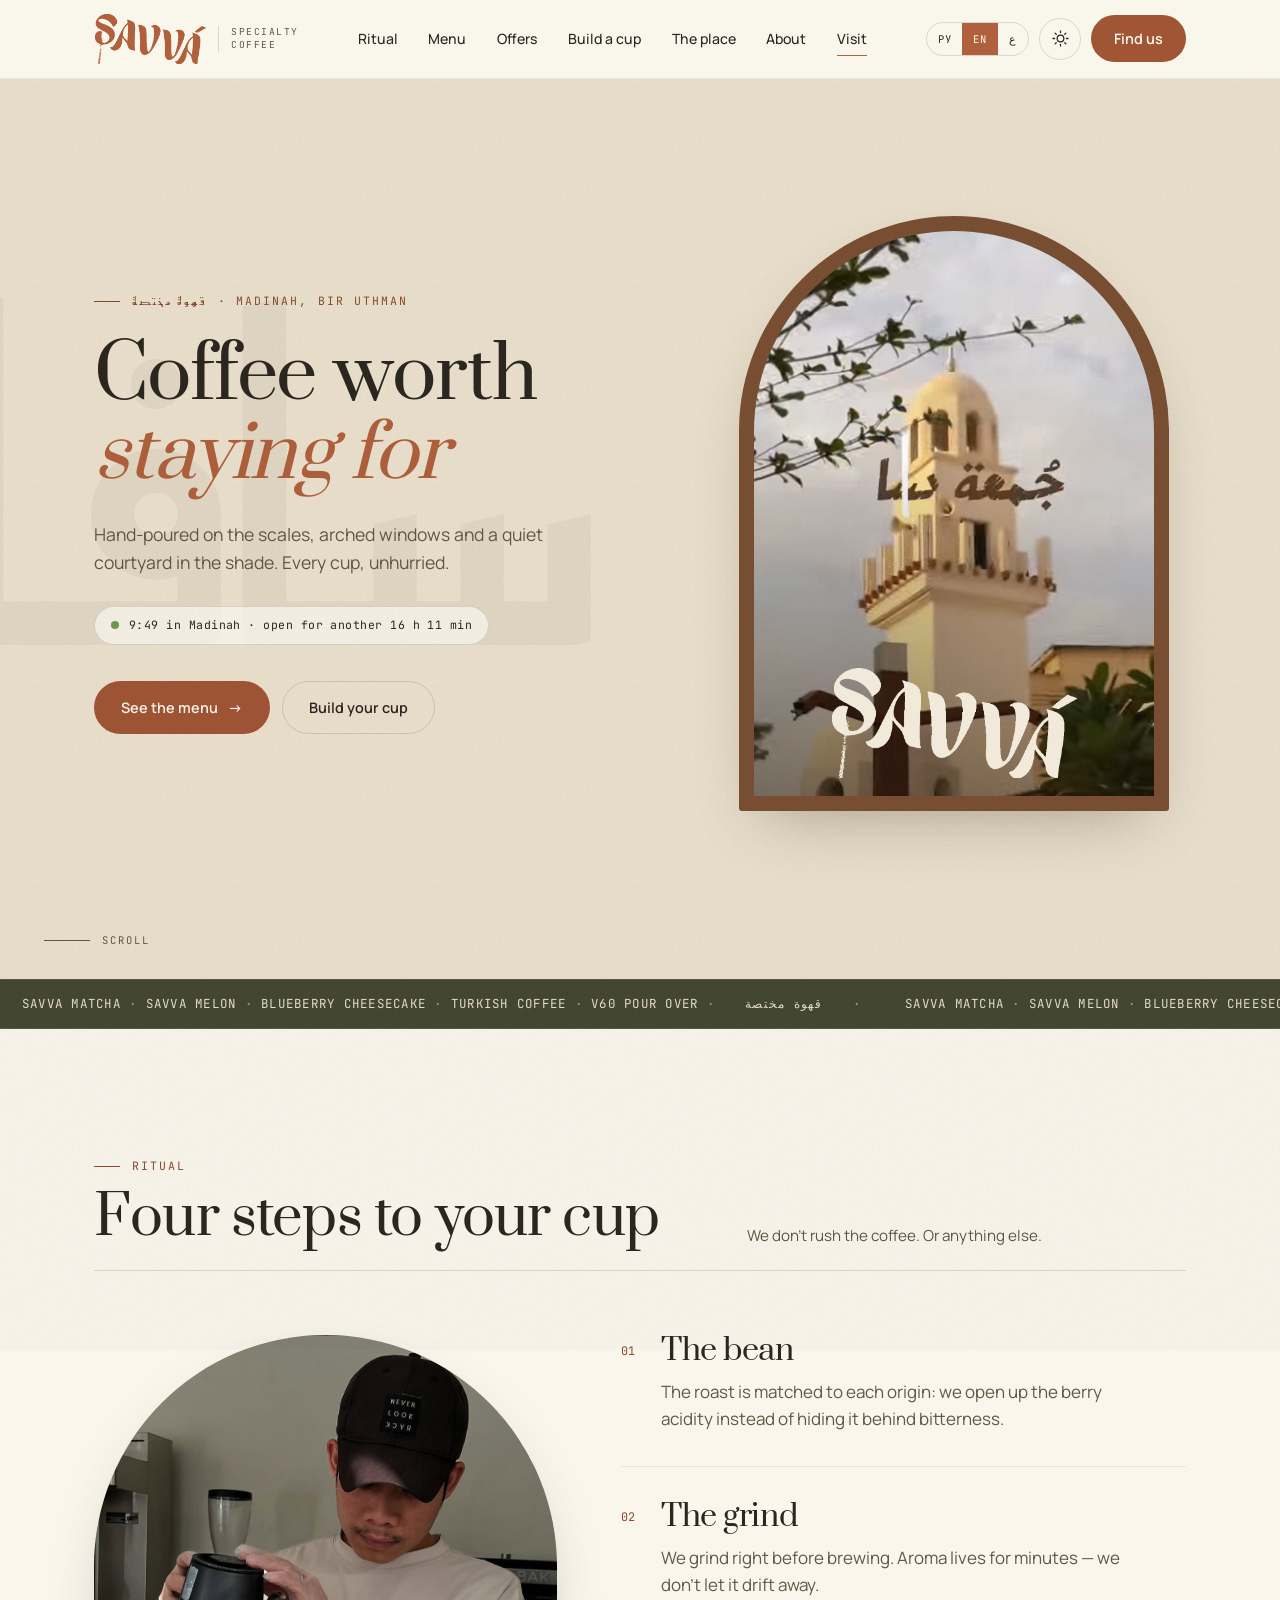
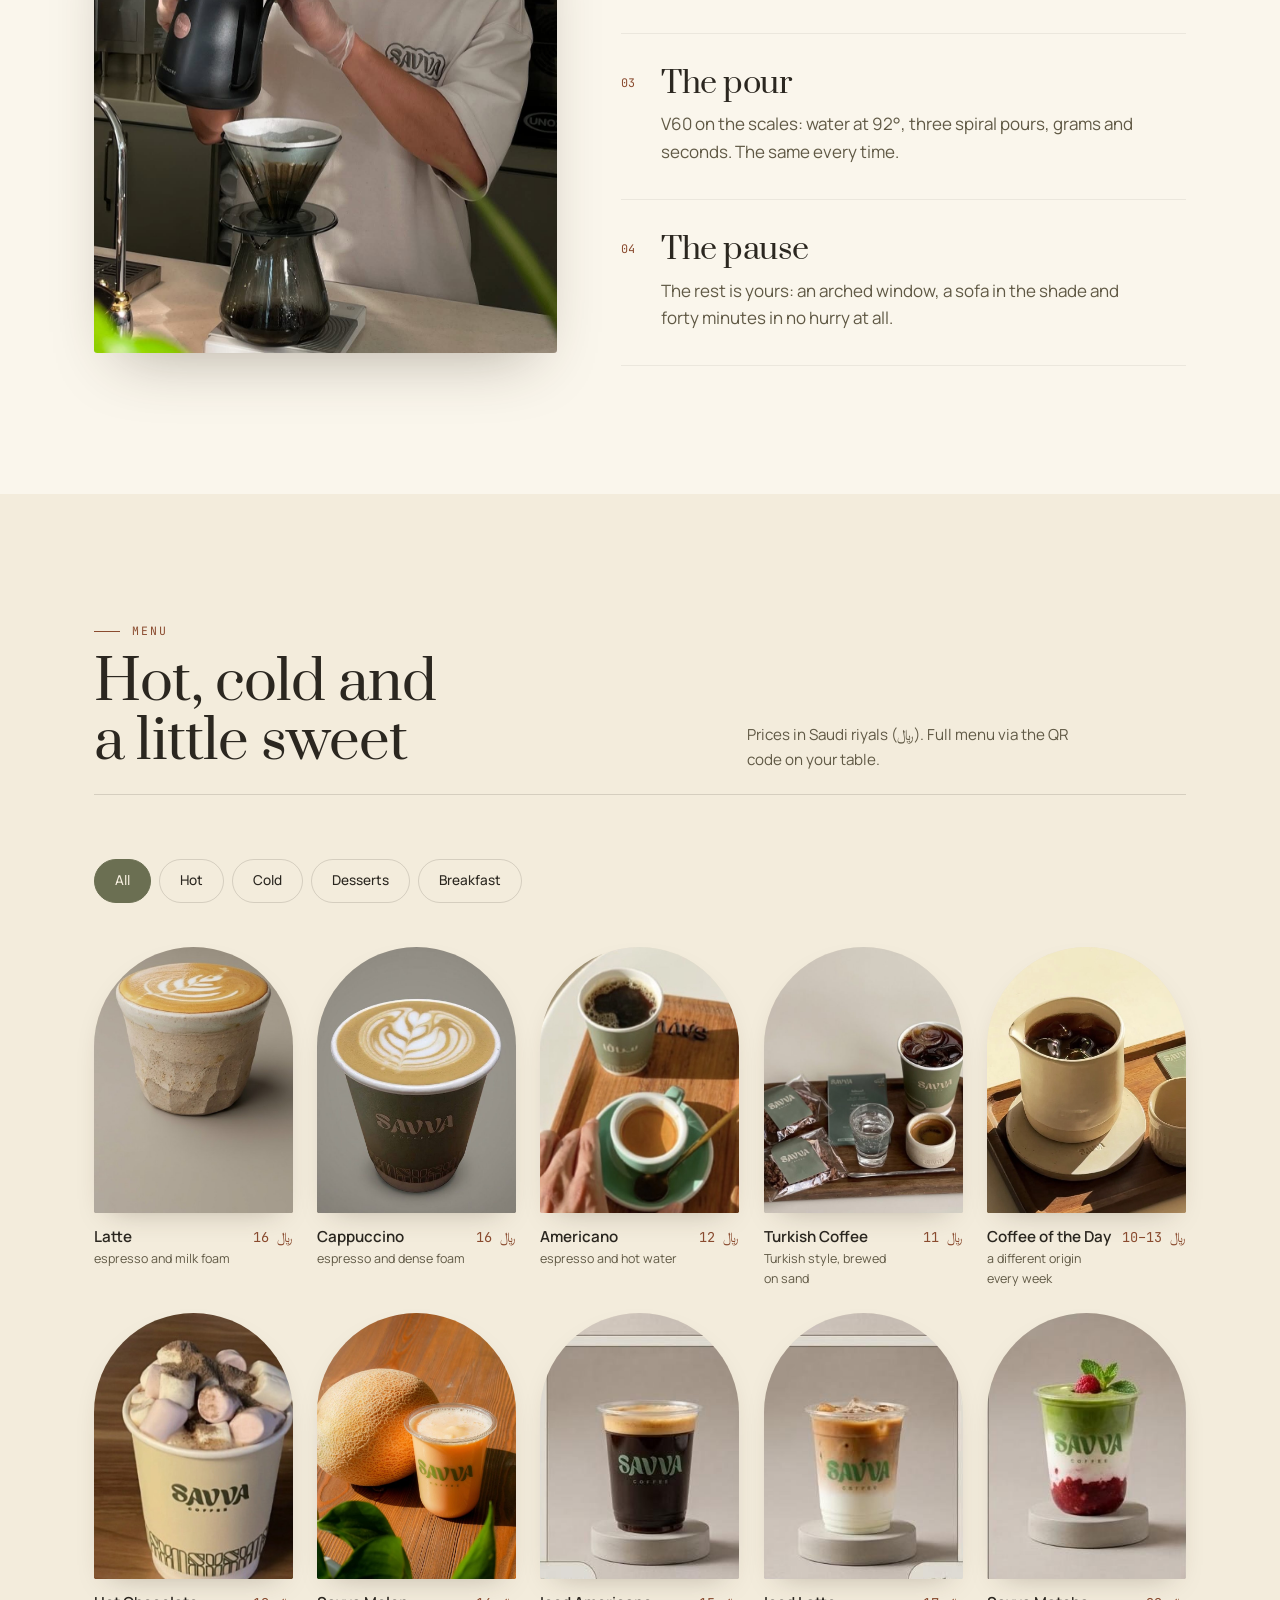
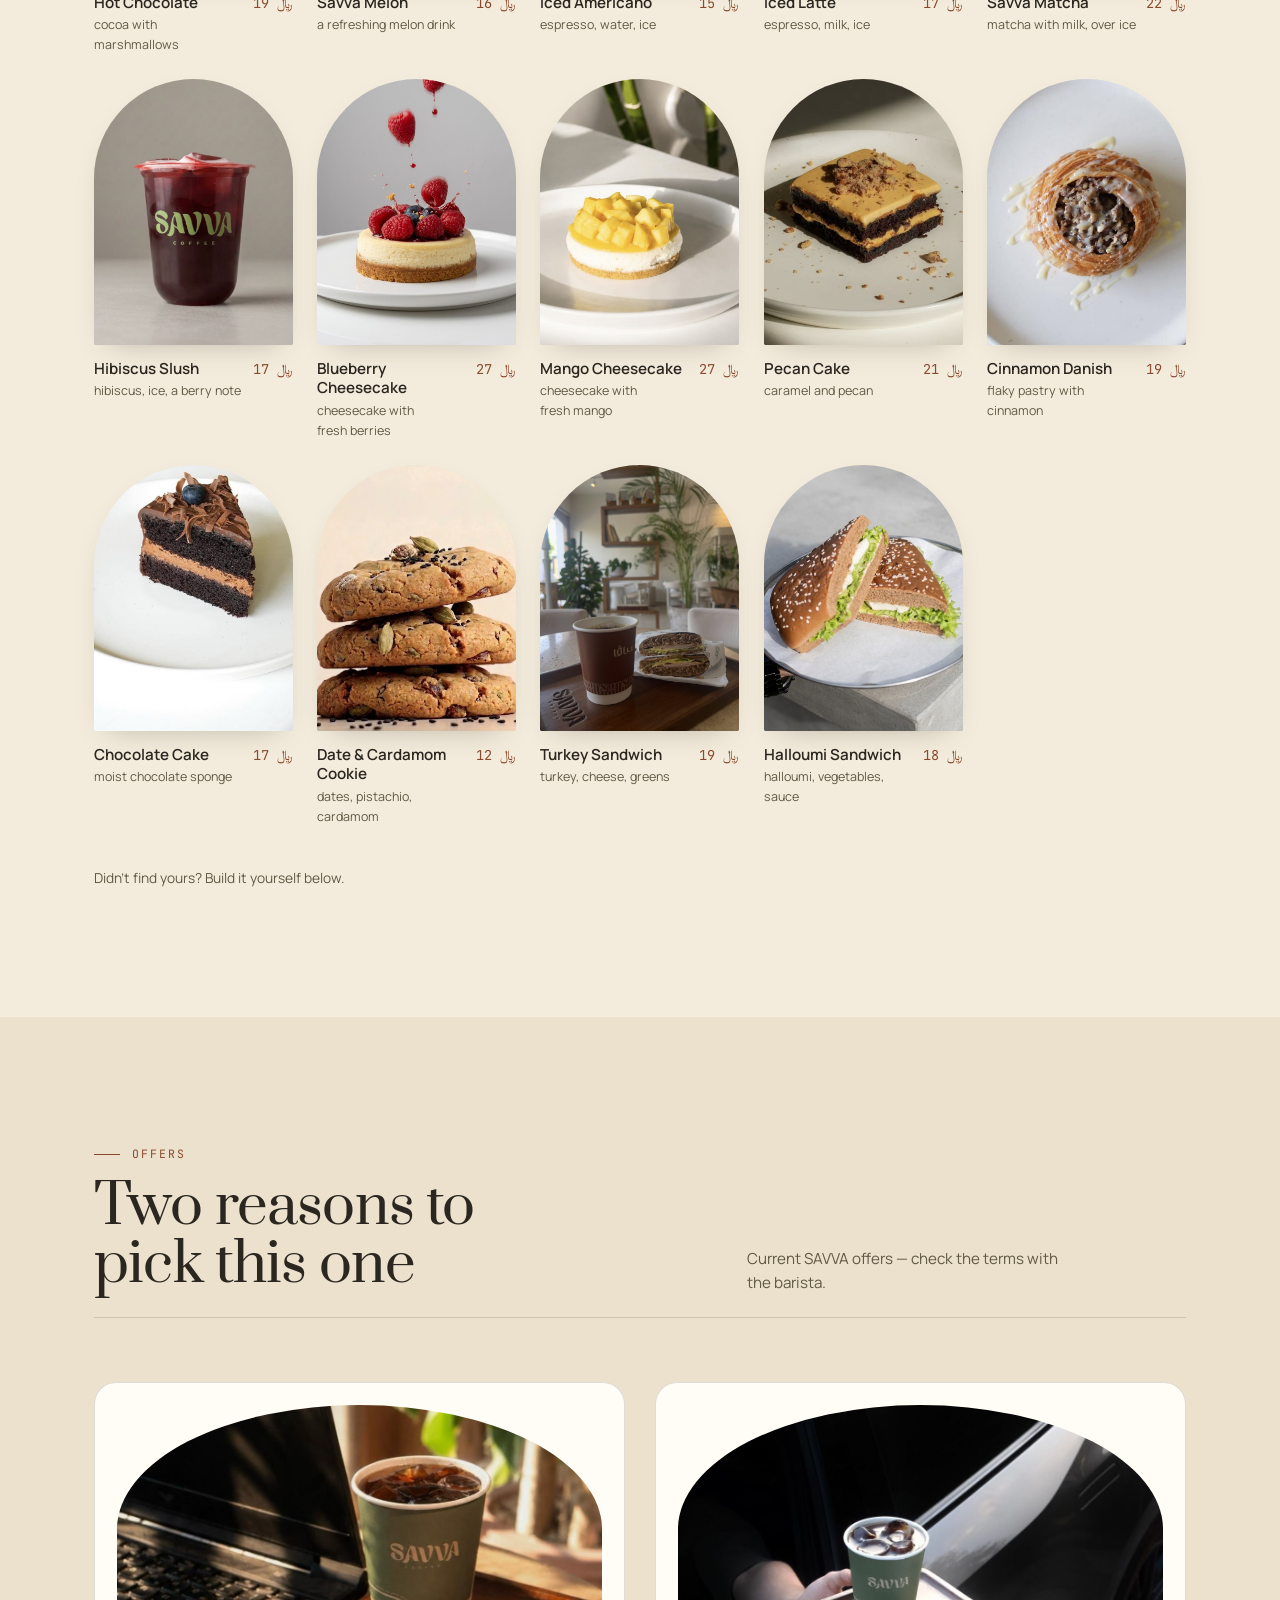
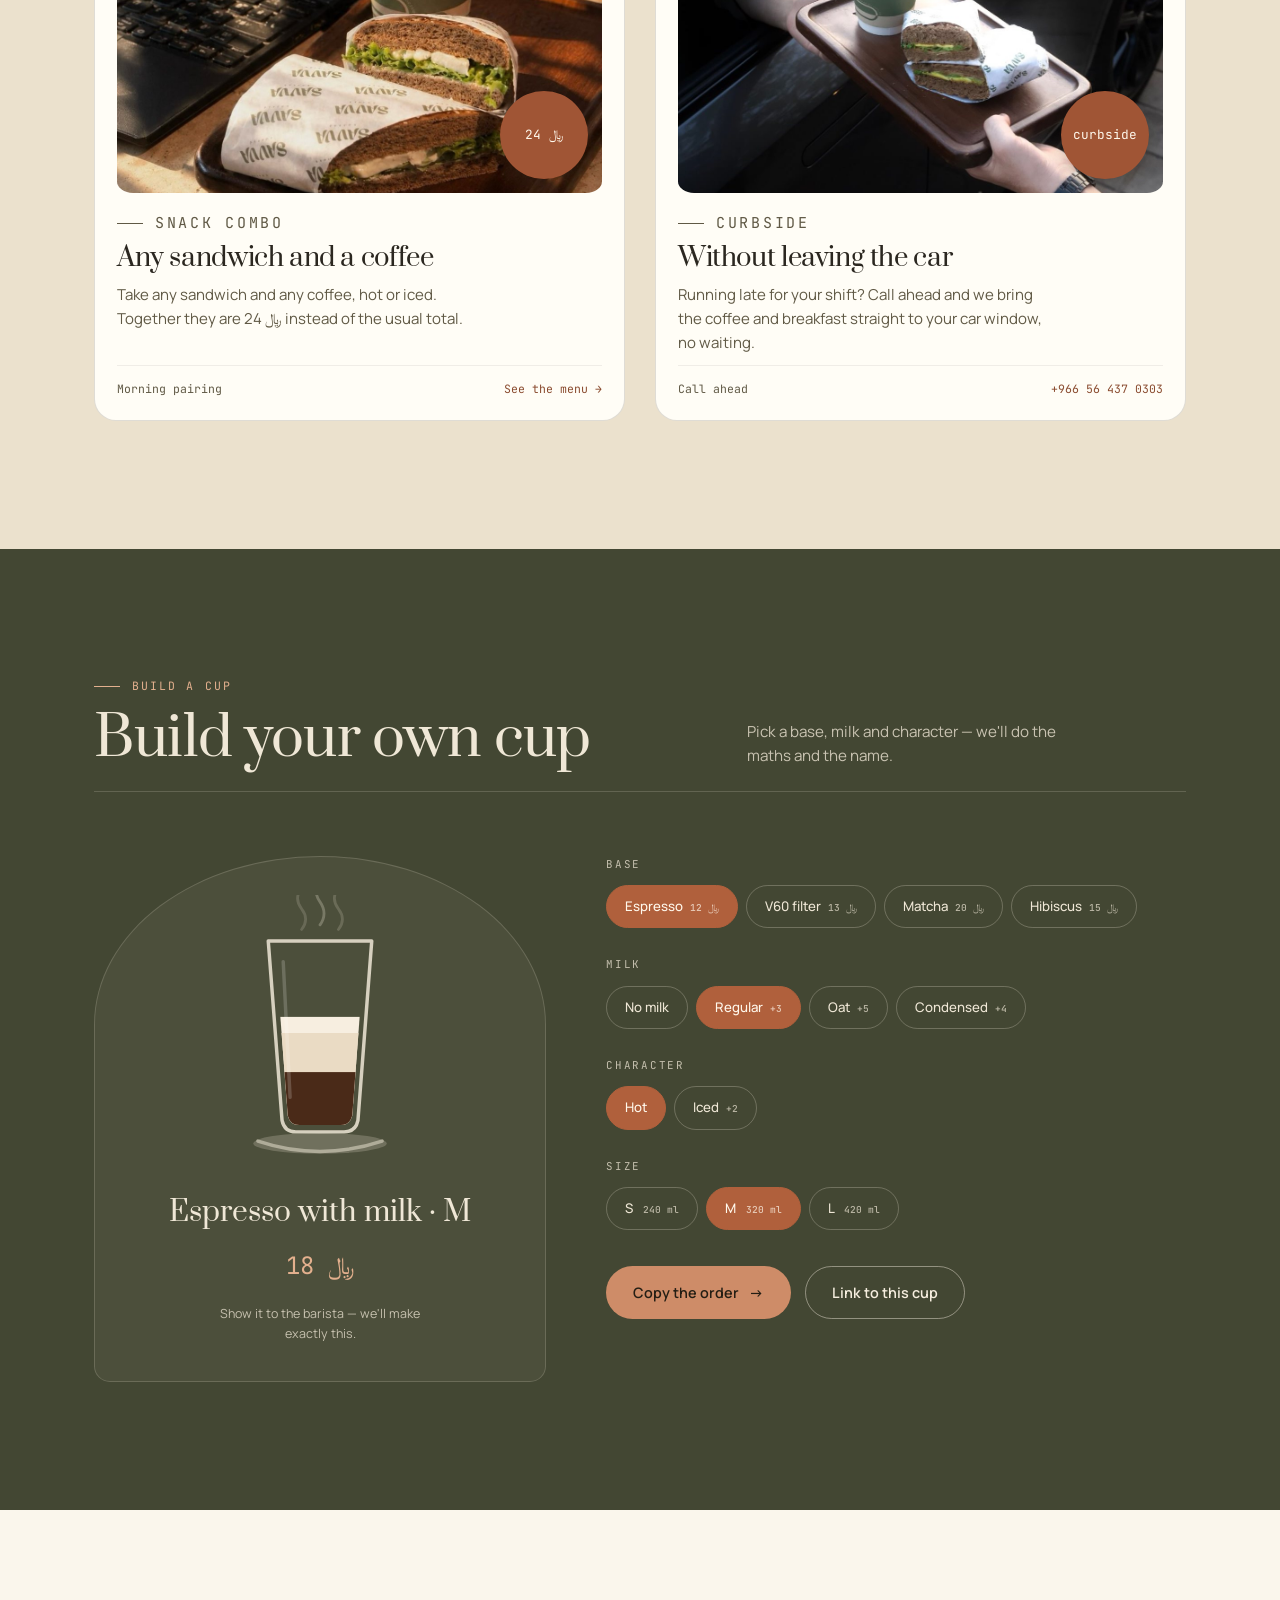
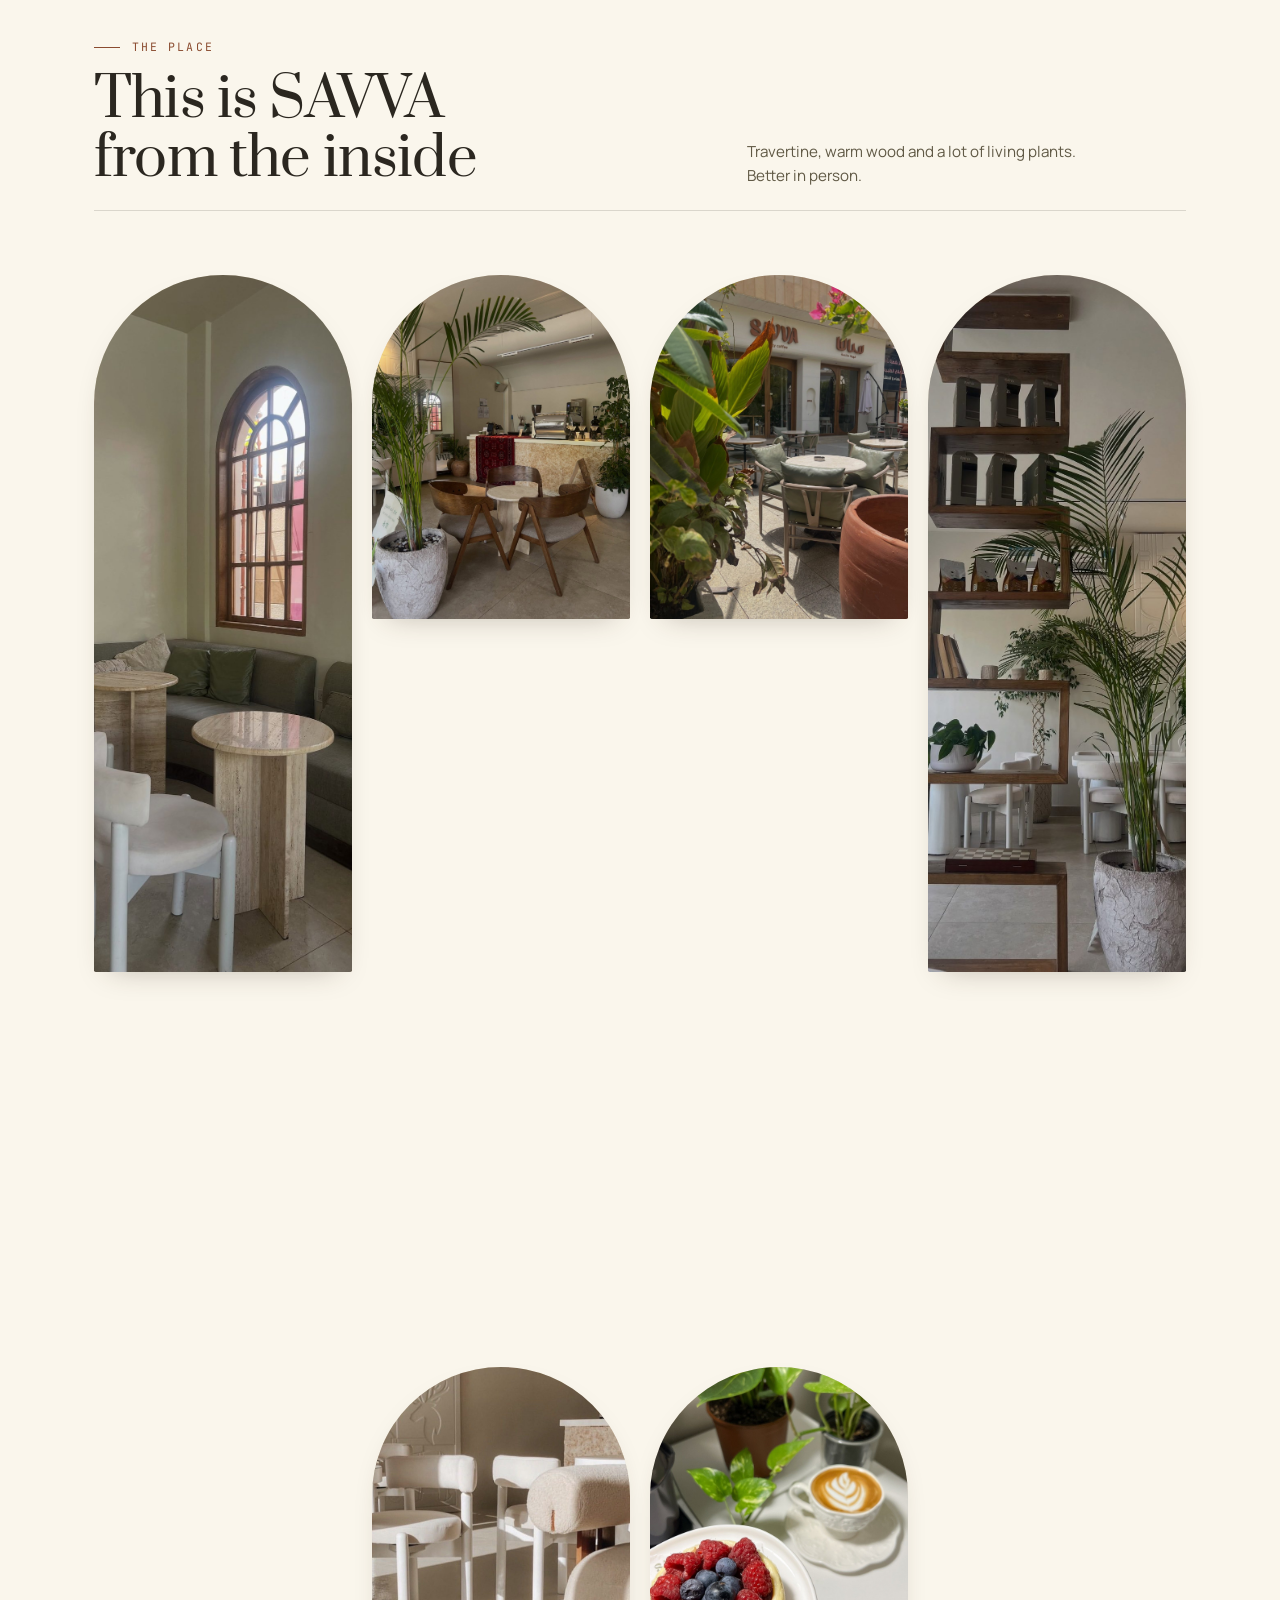
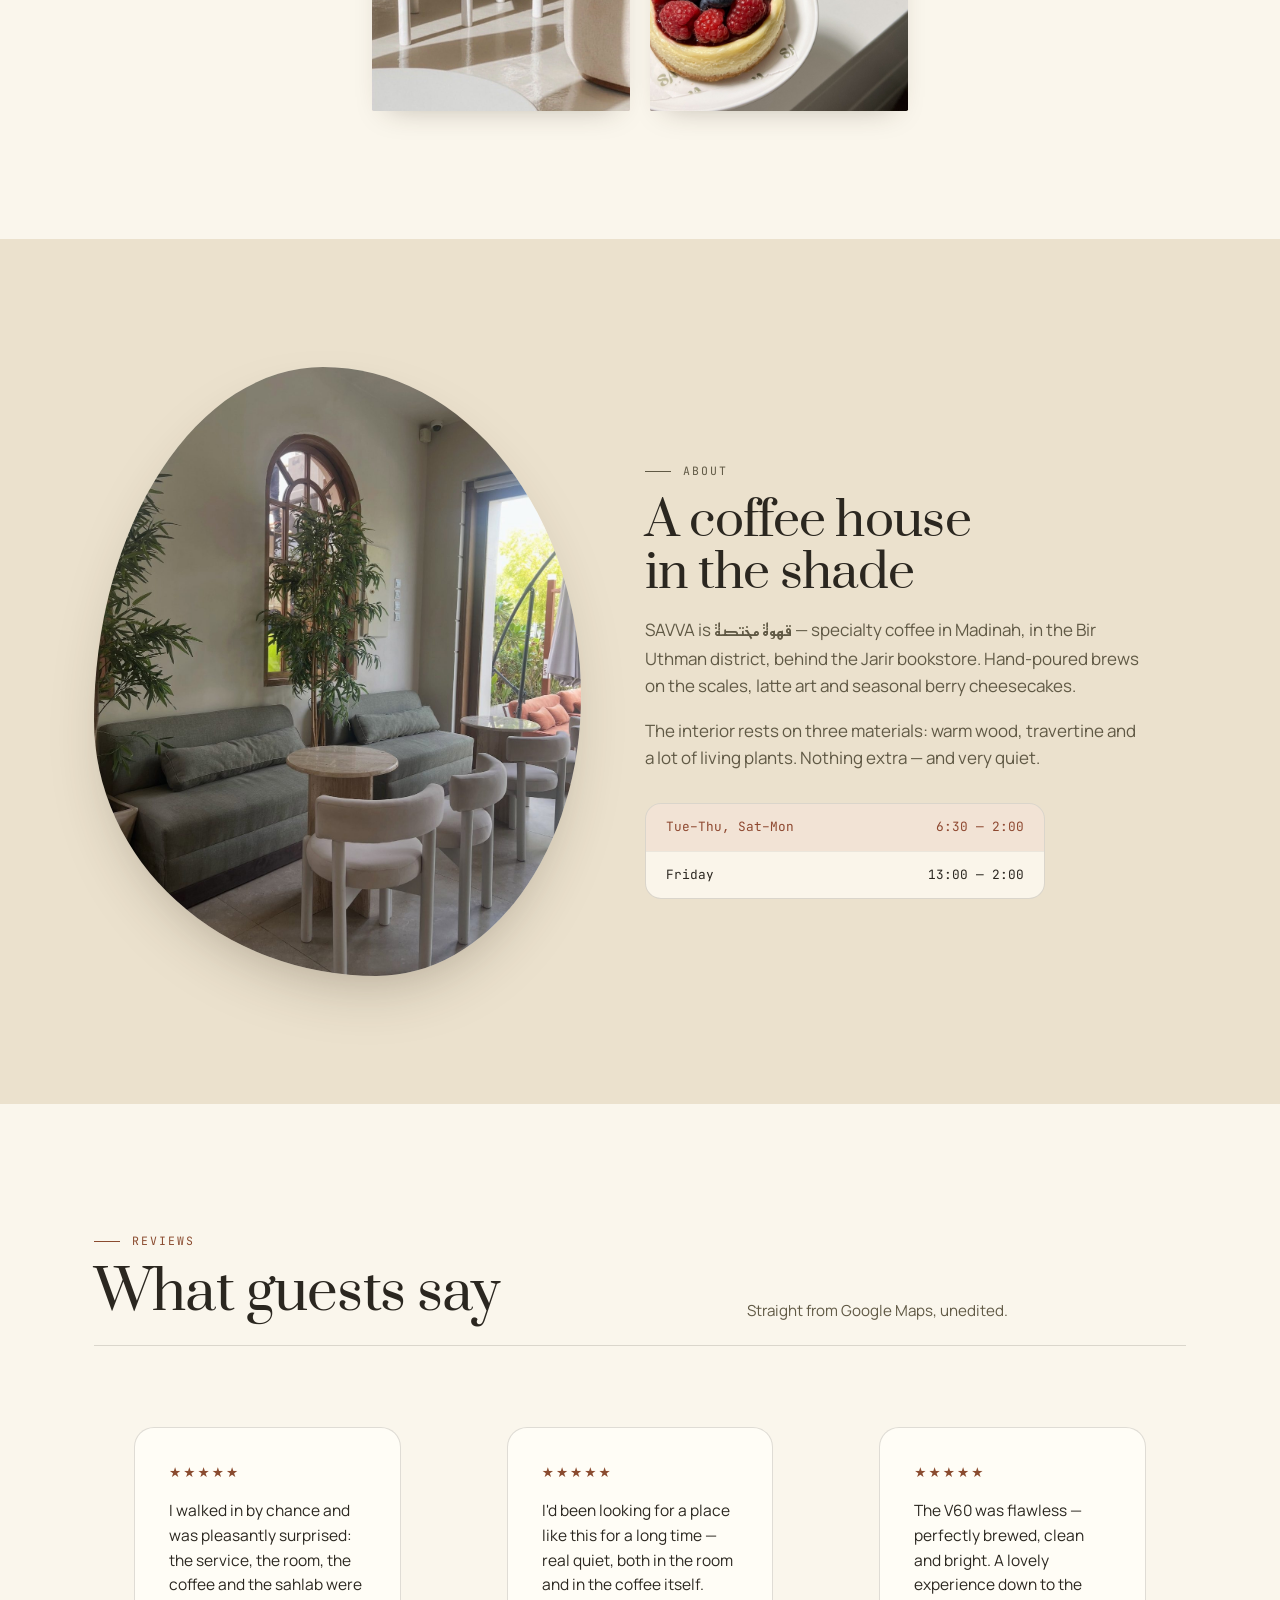
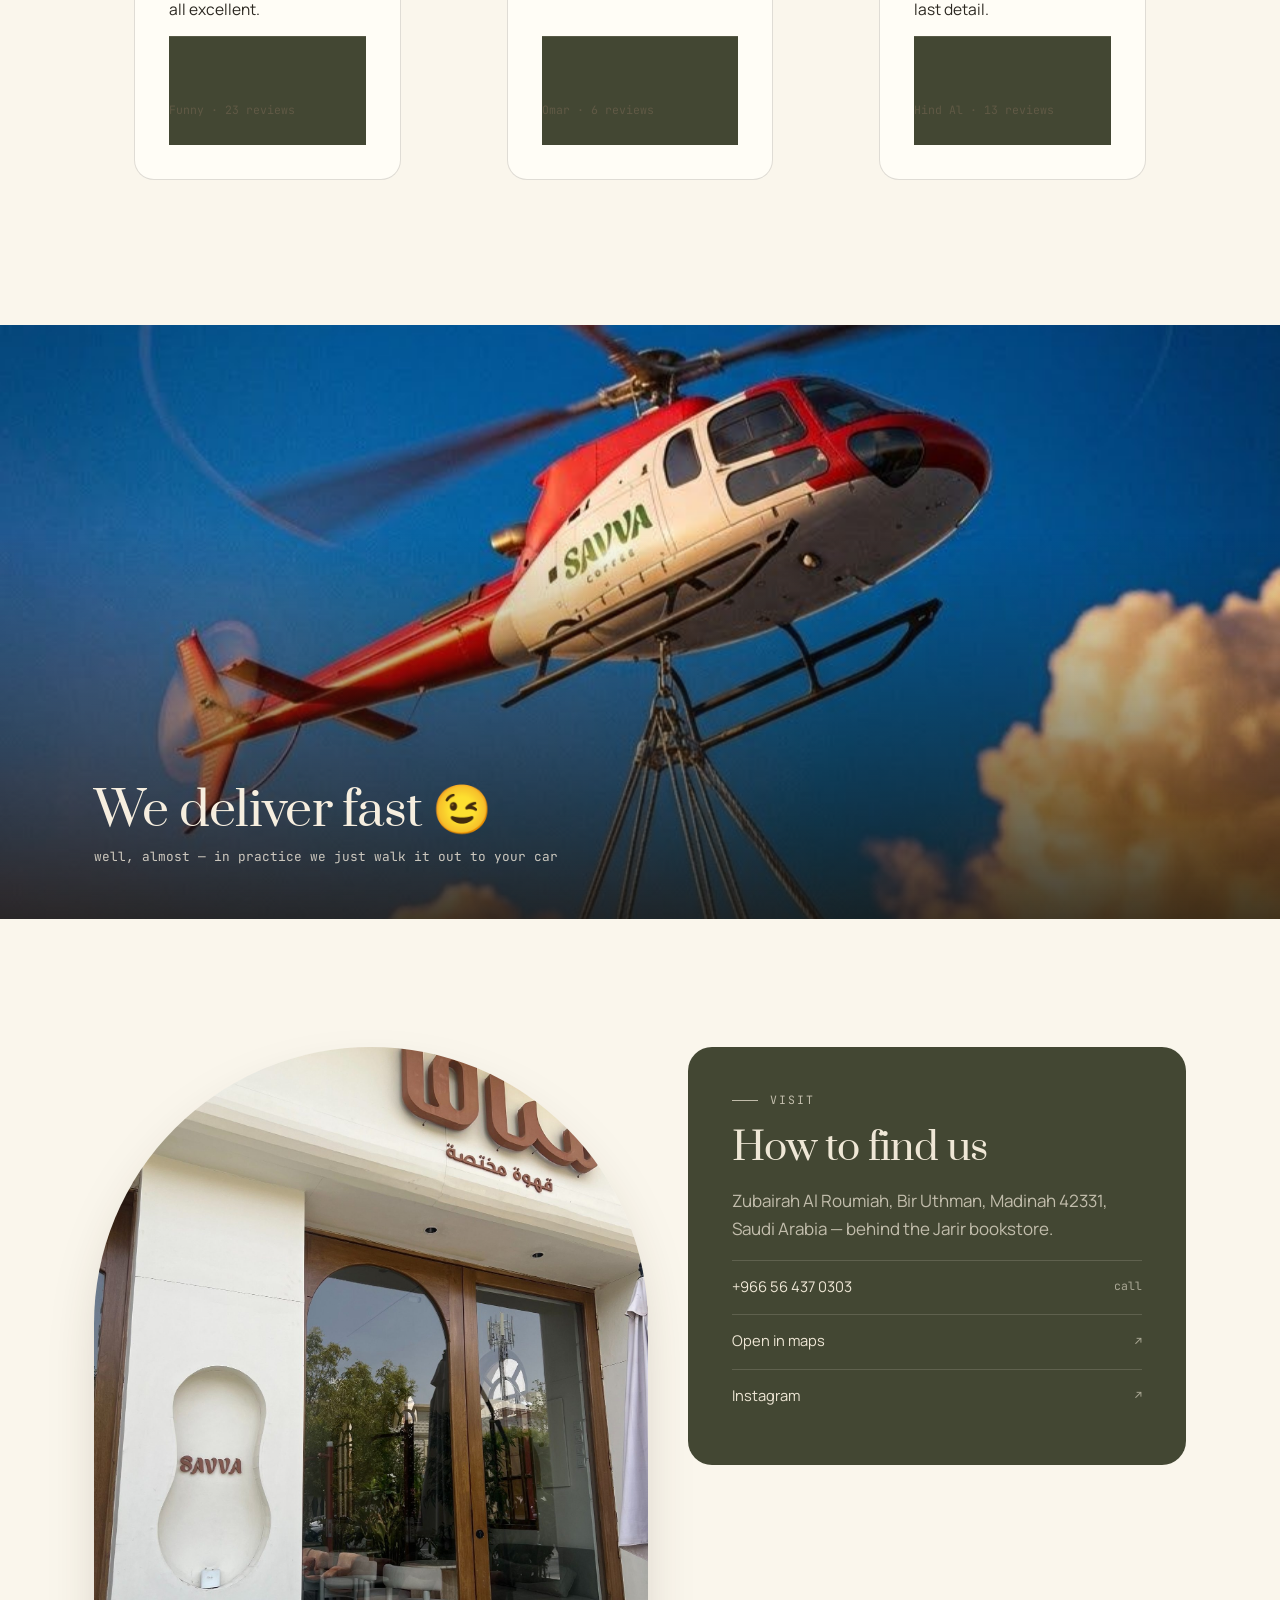
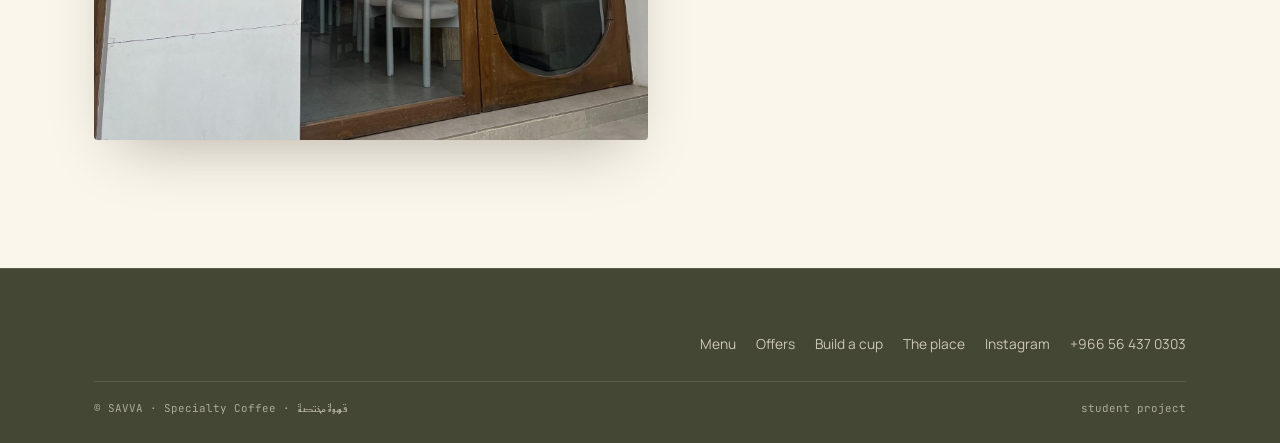
==== index.html @ b5a1cda9 "SAVVA — сайт спешелти-кофейни в Медине Трёхъязычный одностраничник (русский, английский, арабский) б" ====
<!DOCTYPE html>
<html lang="ru" dir="ltr" data-theme="day">
<head>
<meta charset="utf-8">
<meta name="viewport" content="width=device-width, initial-scale=1, viewport-fit=cover">
<title>SAVVA — قهوة مختصة · спешелти-кофейня в Медине</title>
<meta name="description" content="SAVVA — specialty coffee в Медине, квартал Бир-Усман. Пуровер V60 на весах, авторская латте-арт, сезонные чизкейки и тихий двор в тени деревьев. Меню, цены, часы работы и адрес.">
<meta name="theme-color" content="#FAF6EC">
<meta name="author" content="SAVVA Specialty Coffee">
<meta property="og:type" content="website">
<meta property="og:site_name" content="SAVVA Specialty Coffee">
<meta property="og:title" content="SAVVA — قهوة مختصة · спешелти-кофейня в Медине">
<meta property="og:description" content="Пуровер на весах, арочные окна и тихий двор. Каждая чашка — вручную, без спешки.">
<meta property="og:image" content="images/entrance.jpg">
<meta property="og:locale" content="ru_RU">
<meta name="twitter:card" content="summary_large_image">
<link rel="icon" href="data:image/svg+xml,%3Csvg xmlns='http://www.w3.org/2000/svg' viewBox='0 0 32 32'%3E%3Crect width='32' height='32' rx='7' fill='%23B0603C'/%3E%3Cpath d='M9 24V15a7 7 0 0 1 14 0v9' fill='none' stroke='%23FAF6EC' stroke-width='2.6' stroke-linecap='round'/%3E%3C/svg%3E">

<link rel="preconnect" href="https://fonts.googleapis.com">
<link rel="preconnect" href="https://fonts.gstatic.com" crossorigin>
<link href="https://fonts.googleapis.com/css2?family=Prata&family=Manrope:wght@400;500;600;700&family=JetBrains+Mono:wght@400;500&family=Reem+Kufi:wght@400;500;600;700&family=Noto+Sans+Arabic:wght@300;400;500;600;700&display=swap" rel="stylesheet">

<style>
/* ==========================================================================
   SAVVA — specialty coffee, Медина
   Арт-дирекция «Арка»: арочная дверь и окно кофейни — главная форма сайта.
   Материалы: травертин, тёплое дерево, терракота вывески, оливковая ткань.
   ========================================================================== */

/* --- 1. Токены -------------------------------------------------------- */
:root {
  color-scheme: light;

  --paper:      #FAF6EC;  /* стена, основной фон */
  --travertine: #EBE1CD;  /* каменная панель */
  --cream:      #F3ECDC;  /* мягкая подложка */
  --panel:      #FFFDF6;  /* карточка */
  --ink:        #2B2720;  /* текст */
  --ink-soft:   #605945;  /* вторичный текст */
  --rust:       #B0603C;  /* терракота вывески — заливки и графика */
  --rust-text:  #8A4B2F;  /* та же терракота, но пригодная для мелкого текста */
  --btn-bg:     #A05535;  /* фон кнопки: 5.2:1 со светлой подписью */
  --btn-fg:     #FFF8EC;
  --clay-text:  #E3B08E;  /* акцент на тёмно-оливковом фоне */
  --rust-deep:  #8E4830;
  --clay:       #CE8C68;
  --olive:      #6B6F52;  /* ткань диванов */
  --olive-deep: #434733;
  --wood:       #7A4F32;  /* рамы дверей */
  --line:       rgba(43, 39, 32, 0.15);
  --line-soft:  rgba(43, 39, 32, 0.07);

  --shadow:     0 26px 64px -26px rgba(58, 44, 28, 0.38);
  --shadow-sm:  0 12px 30px -16px rgba(58, 44, 28, 0.34);
  --grain-op:   0.14;   /* плотнее — и мелкий текст перестаёт проходить WCAG */
  --grain-mode: multiply;

  --display: 'Prata', 'Times New Roman', Georgia, serif;
  --sans:    'Manrope', system-ui, -apple-system, 'Segoe UI', Arial, sans-serif;
  --mono:    'JetBrains Mono', ui-monospace, SFMono-Regular, Consolas, monospace;
  --arabic:  'Reem Kufi', 'Noto Kufi Arabic', 'Segoe UI', sans-serif;
  --arabic-sans: 'Noto Sans Arabic', 'Segoe UI', Tahoma, sans-serif;

  --maxw:   1180px;
  --gutter: clamp(20px, 5vw, 44px);
  --sect:   clamp(76px, 10vw, 146px);
  --ease:   cubic-bezier(0.22, 1, 0.36, 1);

  /* арка: верх — полукруг, низ — почти прямой */
  --arch:      999px 999px 14px 14px;
  --arch-soft: 50% 50% 16px 16px / 32% 32% 3% 3%;
  /* органичная ниша со стены, в которой висят буквы SAVVA */
  --niche: 47% 53% 42% 58% / 58% 54% 46% 42%;
}

/* Вечерний режим: SAVVA после заката */
[data-theme="night"] {
  color-scheme: dark;

  --paper:      #16130F;
  --travertine: #221D16;
  --cream:      #1D1913;
  --panel:      #211C15;
  --ink:        #F1E8D8;
  --ink-soft:   #A89B85;
  --rust:       #DB8757;
  --rust-text:  #DB8757;  /* на тёмном фоне светлая терракота уже читается */
  --btn-bg:     #DB8757;
  --btn-fg:     #16130F;  /* ночью подпись кнопки тёмная, иначе 2.6:1 */
  --clay-text:  #E3B08E;
  --rust-deep:  #C26E41;
  --clay:       #E3A87F;
  --olive:      #909774;
  --olive-deep: #272B1E;
  --wood:       #A9724C;
  --line:       rgba(241, 232, 216, 0.17);
  --line-soft:  rgba(241, 232, 216, 0.08);

  --shadow:     0 26px 64px -26px rgba(0, 0, 0, 0.8);
  --shadow-sm:  0 12px 30px -16px rgba(0, 0, 0, 0.7);
  --grain-op:   0.16;
  --grain-mode: soft-light;
}

/* Арабская версия: латинский Prata не содержит арабских глифов,
   поэтому на [lang="ar"] подменяем всю пару шрифтов целиком. */
[lang="ar"] {
  --display: 'Reem Kufi', 'Noto Kufi Arabic', Georgia, serif;
  --sans:    'Noto Sans Arabic', 'Segoe UI', Tahoma, sans-serif;
}
[lang="ar"] h1, [lang="ar"] h2, [lang="ar"] h3, [lang="ar"] h4 {
  font-weight: 600;
  line-height: 1.32;
  letter-spacing: 0;
}
[lang="ar"] body { line-height: 1.85; }

/* --- 2. База ---------------------------------------------------------- */
*, *::before, *::after { box-sizing: border-box; }

html { -webkit-text-size-adjust: 100%; }
html.is-ready { scroll-behavior: smooth; }

body {
  margin: 0;
  background: var(--paper);
  color: var(--ink);
  font-family: var(--sans);
  font-size: clamp(15px, 0.35vw + 14px, 17px);
  line-height: 1.6;
  overflow-x: hidden;
  transition: background 0.5s var(--ease), color 0.5s var(--ease);
}

h1, h2, h3, h4 {
  font-family: var(--display);
  font-weight: 400;
  line-height: 1.08;
  letter-spacing: -0.015em;
  margin: 0;
  text-wrap: balance;
}

p { margin: 0; text-wrap: pretty; }
a { color: inherit; }
img, video { display: block; max-width: 100%; }
button { font: inherit; color: inherit; }

:focus-visible {
  outline: 2px solid var(--rust);
  outline-offset: 3px;
  border-radius: 4px;
}

.visually-hidden {
  position: absolute; width: 1px; height: 1px;
  margin: -1px; padding: 0; border: 0;
  clip: rect(0 0 0 0); clip-path: inset(50%); overflow: hidden; white-space: nowrap;
}

.wrap {
  width: 100%;
  max-width: var(--maxw);
  margin-inline: auto;
  padding-inline: var(--gutter);
}

section { padding-block: var(--sect); position: relative; }

/* --- 3. Общие элементы ------------------------------------------------ */
.eyebrow {
  font-family: var(--mono);
  font-size: 0.72rem;
  letter-spacing: 0.18em;
  text-transform: uppercase;
  color: var(--rust-text);
  display: flex;
  align-items: center;
  gap: 12px;
}
.eyebrow::before {
  content: "";
  width: 26px; height: 1px;
  background: currentColor;
  flex: none;
}

.section-head {
  display: grid;
  gap: clamp(16px, 3vw, 40px);
  grid-template-columns: 1fr;
  align-items: end;
  margin-bottom: clamp(36px, 5vw, 64px);
  padding-bottom: 22px;
  border-bottom: 1px solid var(--line);
}
@media (min-width: 820px) {
  .section-head { grid-template-columns: 1.4fr 1fr; }
}
.section-head h2 { font-size: clamp(2rem, 5.2vw, 3.4rem); margin-top: 14px; }
.section-head .note {
  color: var(--ink-soft);
  font-size: 0.95rem;
  max-width: 38ch;
}

.ar { font-family: var(--arabic); direction: rtl; unicode-bidi: isolate; }

.btn {
  background: var(--btn-bg);
  color: var(--btn-fg);
  display: inline-flex;
  align-items: center;
  gap: 10px;
  padding: 14px 26px;
  border: 1px solid transparent;
  border-radius: 999px;
  font-size: 0.9rem;
  font-weight: 600;
  text-decoration: none;
  cursor: pointer;
  transition: transform 0.35s var(--ease), background 0.3s, box-shadow 0.35s var(--ease);
  will-change: transform;
}
.btn:hover { transform: translateY(-3px); box-shadow: var(--shadow-sm); }
.btn:active { transform: translateY(-1px); }
.btn .arrow { transition: transform 0.35s var(--ease); }
.btn:hover .arrow { transform: translateX(4px); }

.btn-ghost {
  background: transparent;
  color: var(--ink);
  border-color: var(--line);
}
.btn-ghost:hover { border-color: var(--rust); color: var(--rust-text); }

.btn-light {
  background: transparent;
  color: #F6EEDF;
  border-color: rgba(246, 238, 223, 0.45);
}
.btn-light:hover { background: rgba(246, 238, 223, 0.12); }

/* --- 4. Плёнка зерна и курсор ----------------------------------------- */
.grain {
  position: fixed;
  inset: -50%;
  z-index: 8;
  pointer-events: none;
  opacity: var(--grain-op);
  mix-blend-mode: var(--grain-mode);
  background-image: url("data:image/svg+xml,%3Csvg xmlns='http://www.w3.org/2000/svg' width='200' height='200'%3E%3Cfilter id='n'%3E%3CfeTurbulence type='fractalNoise' baseFrequency='0.8' numOctaves='3' stitchTiles='stitch'/%3E%3C/filter%3E%3Crect width='100%25' height='100%25' filter='url(%23n)'/%3E%3C/svg%3E");
  transition: opacity 0.5s var(--ease);
}

.cursor, .cursor-ring {
  position: fixed;
  top: 0; left: 0;
  z-index: 200;
  pointer-events: none;
  border-radius: 50%;
  opacity: 0;
  transition: opacity 0.3s, width 0.3s var(--ease), height 0.3s var(--ease),
              background 0.3s, border-color 0.3s;
}
.cursor { width: 7px; height: 7px; background: var(--rust); }
.cursor-ring { width: 34px; height: 34px; border: 1px solid var(--rust); }
body.cursor-on .cursor, body.cursor-on .cursor-ring { opacity: 1; }
body.cursor-on.cursor-hot .cursor-ring { width: 58px; height: 58px; background: rgba(176, 96, 60, 0.1); }
body.cursor-on.cursor-hot .cursor { width: 4px; height: 4px; }
@media (hover: none), (pointer: coarse) {
  .cursor, .cursor-ring { display: none; }
}

/* --- 5. Прелоадер: открывается дверь ---------------------------------- */
.preloader {
  position: fixed;
  inset: 0;
  z-index: 300;
  display: grid;
  place-items: center;
  background: var(--travertine);
  transition: opacity 0.6s var(--ease), visibility 0.6s;
}
.preloader__door {
  width: min(58vw, 230px);
  aspect-ratio: 3 / 4;
  border: 1px solid var(--wood);
  border-radius: var(--arch);
  display: grid;
  place-items: center;
  background: var(--paper);
  transform: scale(0.94);
  opacity: 0;
  animation: doorIn 0.8s var(--ease) 0.05s forwards;
}
.preloader__logo {
  width: 62%;
  aspect-ratio: 800 / 355;
  background: var(--rust);
  -webkit-mask: url('images/logo-savva.png') no-repeat center / contain;
  mask: url('images/logo-savva.png') no-repeat center / contain;
  opacity: 0;
  animation: fadeUp 0.7s var(--ease) 0.35s forwards;
}
@keyframes doorIn  { to { transform: scale(1); opacity: 1; } }
@keyframes fadeUp  { from { transform: translateY(10px); } to { transform: none; opacity: 1; } }
body.loaded .preloader { opacity: 0; visibility: hidden; }
/* если скрипт не выполнился — заставка уйдёт сама */
.preloader { animation: preloaderOut 0.6s var(--ease) 3s forwards; }
@keyframes preloaderOut { to { opacity: 0; visibility: hidden; } }

/* --- 6. Шапка --------------------------------------------------------- */
.progress {
  position: fixed;
  inset-block-start: 0;
  inset-inline-start: 0;
  height: 2px;
  width: 0;
  background: var(--rust);
  z-index: 90;
  transition: width 0.1s linear;
}

header {
  position: sticky;
  top: env(safe-area-inset-top, 0px);
  z-index: 70;
  background: color-mix(in srgb, var(--paper) 88%, transparent);
  -webkit-backdrop-filter: blur(14px) saturate(1.3);
  backdrop-filter: blur(14px) saturate(1.3);
  border-bottom: 1px solid var(--line-soft);
  transition: background 0.4s, border-color 0.4s;
}

.nav {
  display: flex;
  align-items: center;
  justify-content: space-between;
  gap: 18px;
  height: clamp(62px, 8vw, 78px);
}

.brand { display: flex; align-items: center; gap: 12px; text-decoration: none; }
.brand__mark {
  width: clamp(88px, 12vw, 112px);
  aspect-ratio: 800 / 355;
  background: var(--rust);
  -webkit-mask: url('images/logo-savva.png') no-repeat center / contain;
  mask: url('images/logo-savva.png') no-repeat center / contain;
  transition: background 0.4s;
}
.brand:hover .brand__mark { background: var(--ink); }
.brand__sub {
  font-family: var(--mono);
  font-size: 0.6rem;
  letter-spacing: 0.16em;
  color: var(--ink-soft);
  border-inline-start: 1px solid var(--line);
  padding-inline-start: 12px;
  line-height: 1.35;
}
@media (max-width: 560px) { .brand__sub { display: none; } }

.nav__links { display: none; gap: clamp(18px, 2.4vw, 32px); }
@media (min-width: 1020px) { .nav__links { display: flex; } }
.nav__links a {
  position: relative;
  font-size: 0.88rem;
  font-weight: 500;
  text-decoration: none;
  padding-block: 6px;
}
.nav__links a::after {
  content: "";
  position: absolute;
  inset-inline-start: 0; bottom: 0;
  width: 100%; height: 1px;
  background: var(--rust);
  transform: scaleX(0);
  transform-origin: right;
  transition: transform 0.4s var(--ease);
}
.nav__links a:hover::after, .nav__links a[aria-current="true"]::after {
  transform: scaleX(1);
  transform-origin: left;
}
[dir="rtl"] .nav__links a::after { transform-origin: left; }
[dir="rtl"] .nav__links a:hover::after,
[dir="rtl"] .nav__links a[aria-current="true"]::after { transform-origin: right; }

.nav__side { display: flex; align-items: center; gap: 10px; }

.icon-btn {
  width: 42px; height: 42px;
  display: grid; place-items: center;
  border: 1px solid var(--line);
  border-radius: 999px;
  background: transparent;
  cursor: pointer;
  transition: border-color 0.3s, color 0.3s, transform 0.3s var(--ease);
}
.icon-btn:hover { border-color: var(--rust); color: var(--rust); transform: rotate(-12deg); }
.icon-btn svg { width: 19px; height: 19px; }
.theme-toggle .moon { display: none; }
[data-theme="night"] .theme-toggle .sun  { display: none; }
[data-theme="night"] .theme-toggle .moon { display: block; }

.nav__cta { display: none; }
@media (min-width: 720px) { .nav__cta { display: inline-flex; padding: 11px 22px; } }

.burger { display: grid; }
@media (min-width: 1020px) { .burger { display: none; } }
.burger span {
  display: block; width: 17px; height: 1.5px;
  background: currentColor; border-radius: 2px;
  transition: transform 0.35s var(--ease), opacity 0.2s;
}
.burger span + span { margin-top: 4px; }
body.menu-open .burger span:nth-child(1) { transform: translateY(5.5px) rotate(45deg); }
body.menu-open .burger span:nth-child(2) { opacity: 0; }
body.menu-open .burger span:nth-child(3) { transform: translateY(-5.5px) rotate(-45deg); }

/* мобильное меню */
.mobile-menu {
  position: fixed;
  inset: 0;
  z-index: 65;
  background: var(--travertine);
  display: grid;
  align-content: center;
  gap: 6px;
  padding: 20vh var(--gutter) 10vh;
  clip-path: circle(0% at calc(100% - 44px) 40px);
  transition: clip-path 0.7s var(--ease);
  visibility: hidden;
}
[dir="rtl"] .mobile-menu { clip-path: circle(0% at 44px 40px); }
body.menu-open .mobile-menu {
  clip-path: circle(145% at calc(100% - 44px) 40px);
  visibility: visible;
}
[dir="rtl"] body.menu-open .mobile-menu { clip-path: circle(145% at 44px 40px); }
.mobile-menu a {
  font-family: var(--display);
  font-size: clamp(2rem, 9vw, 3rem);
  text-decoration: none;
  padding-block: 6px;
  border-bottom: 1px solid var(--line-soft);
  opacity: 0;
  transform: translateY(14px);
  transition: opacity 0.5s var(--ease), transform 0.5s var(--ease), color 0.3s;
}
.mobile-menu a:hover { color: var(--rust); }
body.menu-open .mobile-menu a { opacity: 1; transform: none; }
body.menu-open .mobile-menu a:nth-child(1) { transition-delay: 0.18s; }
body.menu-open .mobile-menu a:nth-child(2) { transition-delay: 0.24s; }
body.menu-open .mobile-menu a:nth-child(3) { transition-delay: 0.30s; }
body.menu-open .mobile-menu a:nth-child(4) { transition-delay: 0.36s; }
body.menu-open .mobile-menu a:nth-child(5) { transition-delay: 0.42s; }
body.menu-open .mobile-menu a:nth-child(6) { transition-delay: 0.48s; }

/* переключатель языка */
.lang {
  display: flex;
  border: 1px solid var(--line);
  border-radius: 999px;
  overflow: hidden;
}
.lang button {
  padding: 8px 11px;
  font-family: var(--mono);
  font-size: 0.66rem;
  letter-spacing: 0.08em;
  text-transform: uppercase;
  background: transparent;
  border: 0;
  cursor: pointer;
  transition: background 0.3s, color 0.3s;
}
.lang button:hover { color: var(--rust-text); }
.lang button[aria-pressed="true"] { background: var(--rust); color: #FFF8EC; }
@media (max-width: 400px) { .lang button { padding: 8px 8px; font-size: 0.6rem; } }

/* --- 7. Герой: дверь SAVVA -------------------------------------------- */
.hero {
  position: relative;
  min-height: 100svh;
  display: grid;
  align-items: center;
  overflow: hidden;
  background: var(--travertine);
  padding-block: clamp(34px, 6vw, 64px) clamp(56px, 8vw, 96px);
}
/* огромная арабская подпись как штукатурка на стене */
.hero__watermark {
  position: absolute;
  inset-inline-end: -4%;
  top: 46%;
  transform: translateY(-50%);
  font-family: var(--arabic);
  font-size: clamp(9rem, 34vw, 30rem);
  line-height: 0.8;
  color: var(--ink);
  opacity: 0.045;
  pointer-events: none;
  user-select: none;
  white-space: nowrap;
}

.hero__grid {
  display: grid;
  gap: clamp(30px, 5vw, 60px);
  grid-template-columns: 1fr;
  align-items: center;
  position: relative;
  z-index: 2;
}
@media (min-width: 960px) {
  .hero__grid { grid-template-columns: 1fr 0.82fr; }
}

.hero h1 {
  font-size: clamp(2.5rem, 6.4vw, 4.6rem);
  margin-block: clamp(16px, 2.4vw, 26px) 0;
}
.hero h1 em {
  font-style: italic;
  color: var(--rust);
}
.hero__lead {
  margin-top: clamp(16px, 2.4vw, 24px);
  max-width: 46ch;
  color: var(--ink-soft);
  font-size: clamp(1rem, 0.4vw + 0.94rem, 1.1rem);
}
.hero__cta {
  margin-top: clamp(24px, 3.4vw, 36px);
  display: flex;
  gap: 12px;
  flex-wrap: wrap;
}

/* индикатор «сейчас открыто», считается по реальному времени в Медине */
.status {
  display: inline-flex;
  align-items: center;
  gap: 10px;
  margin-top: clamp(22px, 3vw, 30px);
  padding: 9px 16px;
  border: 1px solid var(--line);
  border-radius: 999px;
  background: color-mix(in srgb, var(--panel) 70%, transparent);
  font-family: var(--mono);
  font-size: 0.72rem;
  letter-spacing: 0.04em;
}
.status__dot {
  width: 8px; height: 8px;
  border-radius: 50%;
  background: var(--ink-soft);
  flex: none;
}
.status.is-open  .status__dot { background: #6E9A52; animation: pulse 2.6s infinite; }
.status.is-shut  .status__dot { background: var(--rust); }
@keyframes pulse {
  0%   { box-shadow: 0 0 0 0 rgba(110, 154, 82, 0.55); }
  70%  { box-shadow: 0 0 0 9px rgba(110, 154, 82, 0); }
  100% { box-shadow: 0 0 0 0 rgba(110, 154, 82, 0); }
}

/* сам портал — арочная дверь с деревянной рамой */
.portal {
  position: relative;
  width: min(100%, 430px);
  margin-inline: auto;
  aspect-ratio: 3 / 4.15;
  border: clamp(9px, 1.5vw, 15px) solid var(--wood);
  border-radius: var(--arch);
  overflow: hidden;
  box-shadow: var(--shadow);
  background: var(--olive-deep);
  transform: scale(0.82);
  opacity: 0;
  animation: portalIn 1.2s var(--ease) 0.45s forwards;
}
@keyframes portalIn { to { transform: none; opacity: 1; } }
.portal video, .portal img {
  position: absolute;
  inset: 0;
  width: 100%; height: 100%;
  object-fit: cover;
}
.portal::after {
  content: "";
  position: absolute;
  inset: 0;
  background: linear-gradient(190deg, rgba(43, 39, 32, 0) 42%, rgba(30, 24, 16, 0.55) 100%);
  pointer-events: none;
}
/* блик стекла */
.portal::before {
  content: "";
  position: absolute;
  z-index: 2;
  inset-block-start: -30%;
  inset-inline-start: -60%;
  width: 55%; height: 170%;
  background: linear-gradient(90deg, rgba(255, 250, 240, 0) 0%, rgba(255, 250, 240, 0.22) 50%, rgba(255, 250, 240, 0) 100%);
  transform: rotate(14deg);
  animation: glint 7s ease-in-out 2s infinite;
  pointer-events: none;
}
@keyframes glint {
  0%, 68%  { inset-inline-start: -60%; }
  88%, 100% { inset-inline-start: 130%; }
}

.portal__plate {
  position: absolute;
  z-index: 3;
  inset-block-end: 18px;
  inset-inline-start: 50%;
  transform: translateX(-50%);
  width: 62%;
  aspect-ratio: 800 / 355;
  background: #F6EEDF;
  -webkit-mask: url('images/logo-savva.png') no-repeat center / contain;
  mask: url('images/logo-savva.png') no-repeat center / contain;
}
[dir="rtl"] .portal__plate { transform: translateX(50%); }

.scroll-cue {
  position: absolute;
  inset-block-end: clamp(18px, 3vw, 30px);
  inset-inline-start: var(--gutter);
  z-index: 3;
  display: flex;
  align-items: center;
  gap: 12px;
  font-family: var(--mono);
  font-size: 0.66rem;
  letter-spacing: 0.18em;
  text-transform: uppercase;
  color: var(--ink-soft);
}
.scroll-cue__line {
  width: 46px; height: 1px;
  background: currentColor;
  transform-origin: left;
  animation: cue 2.6s var(--ease) infinite;
}
[dir="rtl"] .scroll-cue__line { transform-origin: right; }
@keyframes cue {
  0%, 100% { transform: scaleX(0.3); opacity: 0.5; }
  50%      { transform: scaleX(1);   opacity: 1; }
}
@media (max-width: 960px) { .scroll-cue { display: none; } }

/* --- 8. Бегущая строка ------------------------------------------------ */
.ticker {
  background: var(--olive-deep);
  color: #E8DFC9;
  padding-block: 14px;
  overflow: hidden;
  border-block: 1px solid rgba(232, 223, 201, 0.12);
}
.ticker__track {
  display: flex;
  width: max-content;
  animation: marquee 42s linear infinite;
}
.ticker:hover .ticker__track { animation-play-state: paused; }
.ticker__track span {
  font-family: var(--mono);
  font-size: 0.78rem;
  letter-spacing: 0.1em;
  white-space: nowrap;
  padding-inline: 22px;
}
.ticker__track span i { color: var(--clay); font-style: normal; }
@keyframes marquee { to { transform: translateX(-50%); } }
[dir="rtl"] .ticker__track { animation-name: marqueeRtl; }
@keyframes marqueeRtl { to { transform: translateX(50%); } }

/* --- 9. Ритуал -------------------------------------------------------- */
.ritual__grid {
  display: grid;
  gap: clamp(30px, 5vw, 64px);
  grid-template-columns: 1fr;
}
@media (min-width: 900px) {
  .ritual__grid { grid-template-columns: 0.82fr 1fr; align-items: start; }
  .ritual__media { position: sticky; top: 104px; }
}
.ritual__media {
  border-radius: var(--arch);
  overflow: hidden;
  aspect-ratio: 3 / 4;
  box-shadow: var(--shadow);
  background: var(--cream);
}
.ritual__media img { width: 100%; height: 100%; object-fit: cover; }

.step {
  display: grid;
  grid-template-columns: auto 1fr;
  gap: clamp(14px, 3vw, 26px);
  padding-block: clamp(22px, 3.4vw, 34px);
  border-bottom: 1px solid var(--line-soft);
}
.step:first-child { padding-top: 0; }
.step__num {
  font-family: var(--mono);
  font-size: 0.74rem;
  color: var(--rust-text);
  padding-top: 0.55em;
}
.step h3 { font-size: clamp(1.3rem, 2.8vw, 1.9rem); }
.step p { margin-top: 10px; color: var(--ink-soft); max-width: 48ch; }

/* --- 10. Меню --------------------------------------------------------- */
.menu { background: var(--cream); }
.tabs {
  display: flex;
  gap: 8px;
  flex-wrap: wrap;
  margin-bottom: clamp(26px, 4vw, 44px);
}
.tab {
  padding: 10px 20px;
  border: 1px solid var(--line);
  border-radius: 999px;
  background: transparent;
  cursor: pointer;
  font-size: 0.85rem;
  font-weight: 500;
  transition: background 0.3s, color 0.3s, border-color 0.3s, transform 0.3s var(--ease);
}
.tab:hover { border-color: var(--rust); color: var(--rust-text); }
.tab[aria-pressed="true"] {
  background: var(--olive);
  border-color: var(--olive);
  color: #F6EEDF;
}

.menu-grid {
  display: grid;
  gap: clamp(14px, 2.2vw, 24px);
  grid-template-columns: repeat(auto-fill, minmax(min(100%, 176px), 1fr));
}
.dish.is-out { display: none; }
.dish { animation: dishIn 0.5s var(--ease) both; }
@keyframes dishIn { from { opacity: 0; transform: translateY(14px) scale(0.98); } }

.dish__ph {
  position: relative;
  aspect-ratio: 3 / 4;
  border-radius: var(--arch);
  overflow: hidden;
  background: var(--travertine);
  box-shadow: var(--shadow-sm);
}
.dish__ph img {
  width: 100%; height: 100%;
  object-fit: cover;
  transition: transform 0.9s var(--ease);
}
.dish:hover .dish__ph img { transform: scale(1.07); }
.dish__body {
  display: flex;
  align-items: baseline;
  justify-content: space-between;
  gap: 10px;
  margin-top: 14px;
}
.dish__name { font-weight: 600; font-size: 0.95rem; line-height: 1.3; }
.dish__desc { color: var(--ink-soft); font-size: 0.78rem; margin-top: 3px; }
.dish__price {
  font-family: var(--mono);
  font-size: 0.85rem;
  color: var(--rust-text);
  white-space: nowrap;
}
.menu__note {
  margin-top: clamp(26px, 4vw, 40px);
  color: var(--ink-soft);
  font-size: 0.86rem;
}

/* --- 11. Конструктор чашки ------------------------------------------- */
.builder {
  background: var(--olive-deep);
  color: #EFE7D6;
}
.builder .section-head { border-color: rgba(239, 231, 214, 0.18); }
.builder .section-head .note { color: rgba(239, 231, 214, 0.78); }
.builder .eyebrow { color: var(--clay-text); }

.builder__grid {
  display: grid;
  gap: clamp(30px, 5vw, 60px);
  grid-template-columns: 1fr;
  align-items: start;
}
@media (min-width: 900px) {
  .builder__grid { grid-template-columns: 0.78fr 1fr; }
}

.cup-stage {
  position: sticky;
  top: 104px;
  display: grid;
  justify-items: center;
  gap: 18px;
  padding: clamp(24px, 4vw, 38px);
  border: 1px solid rgba(239, 231, 214, 0.18);
  border-radius: var(--arch-soft);
  background: rgba(239, 231, 214, 0.05);
}
@media (max-width: 899px) { .cup-stage { position: static; } }
.cup-stage svg { width: min(100%, 230px); height: auto; }

.cup-name {
  font-family: var(--display);
  font-size: clamp(1.3rem, 3.4vw, 1.75rem);
  text-align: center;
  line-height: 1.2;
}
.cup-sum {
  font-family: var(--mono);
  font-size: 1.5rem;
  color: var(--clay-text);
}
.cup-hint {
  font-size: 0.78rem;
  color: rgba(239, 231, 214, 0.75);
  text-align: center;
  max-width: 28ch;
}

.opt + .opt { margin-top: clamp(20px, 3vw, 28px); }
.opt__label {
  font-family: var(--mono);
  font-size: 0.68rem;
  letter-spacing: 0.16em;
  text-transform: uppercase;
  color: rgba(239, 231, 214, 0.75);
  margin-bottom: 12px;
}
.opt__row { display: flex; flex-wrap: wrap; gap: 8px; }
.chip {
  padding: 10px 18px;
  border: 1px solid rgba(239, 231, 214, 0.26);
  border-radius: 999px;
  background: transparent;
  cursor: pointer;
  font-size: 0.83rem;
  font-weight: 500;
  transition: background 0.3s, border-color 0.3s, color 0.3s, transform 0.3s var(--ease);
}
.chip:hover { border-color: var(--clay); transform: translateY(-2px); }
.chip[aria-pressed="true"] {
  background: var(--rust);
  border-color: var(--rust);
  color: #FFF8EC;
}
.chip small {
  font-family: var(--mono);
  font-size: 0.72em;
  opacity: 0.7;
  margin-inline-start: 7px;
}

.builder__foot {
  margin-top: clamp(26px, 4vw, 36px);
  display: flex;
  align-items: center;
  gap: 14px;
  flex-wrap: wrap;
}
.builder__foot .btn:not(.btn-light) { background: var(--clay); color: #241E14; }
.copied {
  font-family: var(--mono);
  font-size: 0.74rem;
  color: var(--clay-text);
  opacity: 0;
  transition: opacity 0.3s;
}
.copied.show { opacity: 1; }

/* слои напитка и лёд меняются плавно */
#lFoam, #lMilk, #lBase { transition: transform 0.6s var(--ease), fill 0.45s var(--ease); }
#ice, #straw, #steam   { transition: opacity 0.45s var(--ease); }
.status[hidden] { display: none; }

/* Числа, диапазоны и цены всегда читаются слева направо — иначе в арабской
   версии двунаправленный алгоритм переворачивает «10–13 ﷼» в «13–10 ﷼». */
.dish__price, .cup-sum, .chip small, .hours__row span:last-child,
.offer__seal, a[href^="tel:"] {
  direction: ltr;
  unicode-bidi: isolate;
}


/* --- 12. Галерея ------------------------------------------------------ */
.gallery-grid {
  display: grid;
  gap: clamp(12px, 1.8vw, 20px);
  grid-template-columns: repeat(2, 1fr);
}
@media (min-width: 760px) { .gallery-grid { grid-template-columns: repeat(4, 1fr); } }

.shot {
  position: relative;
  padding: 0;
  border: 0;
  background: var(--travertine);
  border-radius: var(--arch);
  overflow: hidden;
  aspect-ratio: 3 / 4;
  cursor: pointer;
  box-shadow: var(--shadow-sm);
}
.shot--tall { grid-row: span 2; aspect-ratio: 3 / 8.1; }
@media (max-width: 759px) { .shot--tall { grid-row: span 1; aspect-ratio: 3 / 4; } }
.shot img {
  width: 100%; height: 100%;
  object-fit: cover;
  transition: transform 1s var(--ease), filter 0.5s;
}
.shot:hover img { transform: scale(1.06); }
.shot__cap {
  position: absolute;
  inset-block-end: 0;
  inset-inline: 0;
  padding: 26px 16px 14px;
  font-family: var(--mono);
  font-size: 0.68rem;
  letter-spacing: 0.06em;
  color: #F6EEDF;
  text-align: start;
  background: linear-gradient(transparent, rgba(28, 22, 15, 0.8));
  opacity: 0;
  transform: translateY(8px);
  transition: opacity 0.4s var(--ease), transform 0.4s var(--ease);
}
.shot:hover .shot__cap, .shot:focus-visible .shot__cap { opacity: 1; transform: none; }

/* просмотр фото */
.lightbox {
  position: fixed;
  inset: 0;
  z-index: 150;
  display: grid;
  place-items: center;
  gap: 16px;
  padding: 5vh 5vw;
  background: rgba(20, 16, 11, 0.95);
  -webkit-backdrop-filter: blur(6px);
  backdrop-filter: blur(6px);
  opacity: 0;
  visibility: hidden;
  transition: opacity 0.4s var(--ease), visibility 0.4s;
}
.lightbox.open { opacity: 1; visibility: visible; }
.lightbox img {
  max-width: min(92vw, 860px);
  max-height: 84vh;
  object-fit: contain;
  border-radius: var(--arch);
  box-shadow: 0 30px 80px rgba(0, 0, 0, 0.6);
}
.lightbox__close {
  position: absolute;
  inset-block-start: max(18px, env(safe-area-inset-top, 0px));
  inset-inline-end: 18px;
  width: 46px; height: 46px;
  border-radius: 999px;
  border: 1px solid rgba(246, 238, 223, 0.35);
  background: transparent;
  color: #F6EEDF;
  font-size: 1.1rem;
  cursor: pointer;
  transition: background 0.3s;
}
.lightbox__close:hover { background: rgba(246, 238, 223, 0.14); }
.lightbox__nav {
  display: flex;
  gap: 10px;
}
.lightbox__nav button {
  width: 46px; height: 46px;
  border-radius: 999px;
  border: 1px solid rgba(246, 238, 223, 0.35);
  background: transparent;
  color: #F6EEDF;
  cursor: pointer;
  transition: background 0.3s;
}
.lightbox__nav button:hover { background: rgba(246, 238, 223, 0.14); }

/* --- 12a. Акции ------------------------------------------------------- */
.offers { background: var(--travertine); }
.offers__grid {
  display: grid;
  gap: clamp(18px, 3vw, 30px);
  grid-template-columns: 1fr;
}
@media (min-width: 780px) { .offers__grid { grid-template-columns: repeat(2, 1fr); } }

.offer {
  display: flex;
  flex-direction: column;
  padding: clamp(16px, 2vw, 22px);
  background: var(--panel);
  border: 1px solid var(--line);
  border-radius: 22px;
  transition: transform 0.5s var(--ease), box-shadow 0.5s var(--ease);
}
.offer:hover { transform: translateY(-5px); box-shadow: var(--shadow); }

.offer__ph {
  position: relative;
  aspect-ratio: 5 / 4;
  border-radius: var(--arch-soft);
  overflow: hidden;
  background: var(--travertine);
}
.offer__ph img { width: 100%; height: 100%; object-fit: cover; }

/* печать с главным фактом предложения */
.offer__seal {
  position: absolute;
  inset-block-end: 14px;
  inset-inline-end: 14px;
  width: 88px; height: 88px;
  display: grid;
  place-items: center;
  padding: 8px;
  border-radius: 999px;
  background: var(--btn-bg);
  color: var(--btn-fg);
  font-family: var(--mono);
  font-size: 0.8rem;
  line-height: 1.15;
  text-align: center;
  box-shadow: 0 12px 26px -12px rgba(58, 44, 28, 0.6);
}

.offer__body {
  display: flex;
  flex-direction: column;
  gap: 10px;
  flex: 1;
  padding-top: 18px;
}
.offer h3 { font-size: clamp(1.25rem, 2.4vw, 1.6rem); }
.offer p { color: var(--ink-soft); font-size: 0.94rem; max-width: 42ch; }
.offer__foot {
  margin-top: auto;
  padding-top: 14px;
  border-top: 1px solid var(--line-soft);
  display: flex;
  align-items: center;
  justify-content: space-between;
  gap: 10px;
  font-family: var(--mono);
  font-size: 0.72rem;
  color: var(--ink-soft);
}
.offer__foot a { color: var(--rust-text); text-decoration: none; }
.offer__foot a:hover { text-decoration: underline; }

/* --- 13. О нас -------------------------------------------------------- */
.about { background: var(--travertine); }
.about__grid {
  display: grid;
  gap: clamp(30px, 5vw, 64px);
  grid-template-columns: 1fr;
  align-items: center;
}
@media (min-width: 880px) { .about__grid { grid-template-columns: 0.9fr 1fr; } }

/* фото в форме ниши со стены кофейни, где висят буквы SAVVA */
.niche {
  aspect-ratio: 4 / 5;
  border-radius: var(--niche);
  overflow: hidden;
  box-shadow: var(--shadow);
  background: var(--cream);
}
.niche img { width: 100%; height: 100%; object-fit: cover; }
.about h2 { font-size: clamp(2rem, 4.6vw, 3rem); margin-block: 14px 0; }
.about p { margin-top: 18px; color: var(--ink-soft); max-width: 50ch; }

.hours {
  margin-top: clamp(24px, 3.4vw, 32px);
  border: 1px solid var(--line);
  border-radius: 16px;
  overflow: hidden;
  max-width: 400px;
  background: color-mix(in srgb, var(--panel) 72%, transparent);
}
.hours__row {
  display: flex;
  justify-content: space-between;
  gap: 16px;
  padding: 13px 20px;
  font-family: var(--mono);
  font-size: 0.8rem;
}
.hours__row + .hours__row { border-top: 1px solid var(--line-soft); }
.hours__row.is-today { background: color-mix(in srgb, var(--rust) 12%, transparent); color: var(--rust-deep); }
[data-theme="night"] .hours__row.is-today { color: var(--clay); }

/* --- 14. Отзывы ------------------------------------------------------- */
.reviews-grid {
  display: grid;
  gap: clamp(16px, 2.4vw, 26px);
  grid-template-columns: 1fr;
}
@media (min-width: 760px) { .reviews-grid { grid-template-columns: repeat(3, 1fr); } }
.review {
  padding: clamp(24px, 3.4vw, 34px);
  border: 1px solid var(--line);
  border-radius: 20px;
  background: var(--panel);
  display: flex;
  flex-direction: column;
  gap: 14px;
  transition: transform 0.5s var(--ease), box-shadow 0.5s var(--ease);
}
.review:hover { transform: translateY(-5px); box-shadow: var(--shadow-sm); }
.review__stars { color: var(--rust-text); letter-spacing: 0.15em; font-size: 0.85rem; }
.review__text { font-size: 0.97rem; }
.review__who {
  margin-top: auto;
  font-family: var(--mono);
  font-size: 0.72rem;
  color: var(--ink-soft);
}

/* --- 15. Доставка (шутка) --------------------------------------------- */
.delivery {
  position: relative;
  min-height: clamp(420px, 66vh, 620px);
  display: flex;
  align-items: flex-end;
  overflow: hidden;
  padding: 0;
}
.delivery img {
  position: absolute;
  inset: -12% 0;
  width: 100%;
  height: 124%;
  object-fit: cover;
  object-position: center 30%;
  will-change: transform;
}
.delivery::after {
  content: "";
  position: absolute;
  inset: 0;
  background: linear-gradient(transparent 35%, rgba(24, 19, 12, 0.82));
}
.delivery__cap {
  position: relative;
  z-index: 2;
  padding-block: clamp(30px, 5vw, 52px);
  color: #F6EEDF;
}
.delivery__cap h2 { font-size: clamp(1.8rem, 5vw, 3rem); }
.delivery__cap p { margin-top: 10px; font-family: var(--mono); font-size: 0.8rem; opacity: 0.8; }

/* --- 16. Адрес -------------------------------------------------------- */
.visit__grid {
  display: grid;
  gap: clamp(24px, 4vw, 40px);
  grid-template-columns: 1fr;
}
@media (min-width: 820px) { .visit__grid { grid-template-columns: 1fr 0.9fr; } }
.visit__photo { border-radius: var(--arch); overflow: hidden; aspect-ratio: 4 / 5; box-shadow: var(--shadow); }
.visit__photo img { width: 100%; height: 100%; object-fit: cover; }
.visit__card {
  background: var(--olive-deep);
  color: #EFE7D6;
  border-radius: 24px;
  padding: clamp(28px, 4vw, 44px);
  display: flex;
  flex-direction: column;
  gap: 18px;
  align-self: start;
}
.visit__card h2 { font-size: clamp(1.7rem, 3.6vw, 2.4rem); }
.visit__card p { color: rgba(239, 231, 214, 0.74); }
.contact { display: grid; gap: 2px; }
.contact a {
  display: flex;
  align-items: center;
  justify-content: space-between;
  gap: 14px;
  padding: 14px 0;
  border-top: 1px solid rgba(239, 231, 214, 0.16);
  text-decoration: none;
  font-size: 0.92rem;
  transition: color 0.3s, padding-inline-start 0.3s var(--ease);
}
.contact a:hover { color: var(--clay); padding-inline-start: 8px; }
.contact a span:last-child { font-family: var(--mono); font-size: 0.72rem; opacity: 0.6; }

/* --- 17. Подвал ------------------------------------------------------- */
footer {
  background: var(--olive-deep);
  color: rgba(239, 231, 214, 0.8);
  padding-block: clamp(40px, 6vw, 64px) 26px;
  border-top: 1px solid rgba(239, 231, 214, 0.12);
}
.foot__top {
  display: flex;
  flex-wrap: wrap;
  gap: 22px;
  justify-content: space-between;
  align-items: center;
  padding-bottom: 26px;
  border-bottom: 1px solid rgba(239, 231, 214, 0.14);
}
.foot__mark {
  width: 130px;
  aspect-ratio: 800 / 355;
  background: #EFE7D6;
  -webkit-mask: url('images/logo-savva.png') no-repeat center / contain;
  mask: url('images/logo-savva.png') no-repeat center / contain;
}
.foot__links { display: flex; flex-wrap: wrap; gap: 20px; }
.foot__links a { font-size: 0.86rem; text-decoration: none; transition: color 0.3s; }
.foot__links a:hover { color: var(--clay); }
.foot__bottom {
  display: flex;
  flex-wrap: wrap;
  gap: 10px;
  justify-content: space-between;
  padding-top: 18px;
  font-family: var(--mono);
  font-size: 0.68rem;
  opacity: 0.78;
}

/* --- 18. Появление при прокрутке -------------------------------------- */
[data-reveal] {
  opacity: 0;
  transform: translateY(26px);
  transition: opacity 0.9s var(--ease), transform 0.9s var(--ease);
  transition-delay: var(--d, 0s);
}
[data-reveal].in { opacity: 1; transform: none; }

/* --- 19. Спокойный режим --------------------------------------------- */
@media (prefers-reduced-motion: reduce) {
  html.is-ready { scroll-behavior: auto; }
  *, *::before, *::after {
    animation-duration: 0.01ms !important;
    animation-iteration-count: 1 !important;
    transition-duration: 0.01ms !important;
  }
  [data-reveal] { opacity: 1; transform: none; }
}
</style>

<noscript><style>
  [data-reveal] { opacity: 1; transform: none; }
  .preloader { display: none; }
  .portal { opacity: 1; transform: none; animation: none; }
</style></noscript>
</head>
<body>

<div class="grain" aria-hidden="true"></div>
<div class="cursor" aria-hidden="true"></div>
<div class="cursor-ring" aria-hidden="true"></div>
<div class="progress" aria-hidden="true"></div>

<div class="preloader" aria-hidden="true">
  <div class="preloader__door"><div class="preloader__logo"></div></div>
</div>

<a class="visually-hidden" href="#menu" data-i18n="a11y.skip">Перейти к меню</a>

<header>
  <nav class="nav wrap" aria-label="Основная навигация">
    <a class="brand" href="#top">
      <span class="brand__mark" aria-hidden="true"></span>
      <span class="visually-hidden">SAVVA</span>
      <span class="brand__sub" data-i18n-html="brand.sub">SPECIALTY<br>COFFEE</span>
    </a>

    <div class="nav__links">
      <a href="#ritual"  data-i18n="nav.ritual">Ритуал</a>
      <a href="#menu"    data-i18n="nav.menu">Меню</a>
      <a href="#offers"  data-i18n="nav.offers">Акции</a>
      <a href="#builder" data-i18n="nav.builder">Конструктор</a>
      <a href="#gallery" data-i18n="nav.place">Место</a>
      <a href="#about"   data-i18n="nav.about">О нас</a>
      <a href="#visit"   data-i18n="nav.visit">Адрес</a>
    </div>

    <div class="nav__side">
      <div class="lang" role="group" aria-label="Язык сайта">
        <button type="button" data-lang="ru" aria-pressed="true">Ру</button>
        <button type="button" data-lang="en" aria-pressed="false">En</button>
        <button type="button" data-lang="ar" aria-pressed="false" lang="ar">ع</button>
      </div>

      <button type="button" class="icon-btn theme-toggle" data-i18n-aria="a11y.theme" aria-label="Переключить вечерний режим">
        <svg class="sun" viewBox="0 0 24 24" fill="none" stroke="currentColor" stroke-width="1.6" stroke-linecap="round" aria-hidden="true">
          <circle cx="12" cy="12" r="4.2"/>
          <path d="M12 2.5v2M12 19.5v2M2.5 12h2M19.5 12h2M5.2 5.2l1.4 1.4M17.4 17.4l1.4 1.4M18.8 5.2l-1.4 1.4M6.6 17.4l-1.4 1.4"/>
        </svg>
        <svg class="moon" viewBox="0 0 24 24" fill="none" stroke="currentColor" stroke-width="1.6" stroke-linecap="round" stroke-linejoin="round" aria-hidden="true">
          <path d="M20 14.5A8.5 8.5 0 0 1 9.5 4a8.5 8.5 0 1 0 10.5 10.5Z"/>
        </svg>
      </button>

      <a class="btn nav__cta" href="#visit" data-i18n="nav.cta">Найти нас</a>

      <button type="button" class="icon-btn burger" data-i18n-aria="a11y.menu" aria-label="Меню" aria-expanded="false">
        <span></span><span></span><span></span>
      </button>
    </div>
  </nav>
</header>

<div class="mobile-menu" id="mobileMenu">
  <a href="#ritual"  data-i18n="nav.ritual">Ритуал</a>
  <a href="#menu"    data-i18n="nav.menu">Меню</a>
  <a href="#offers"  data-i18n="nav.offers">Акции</a>
  <a href="#builder" data-i18n="nav.builder">Конструктор</a>
  <a href="#gallery" data-i18n="nav.place">Место</a>
  <a href="#about"   data-i18n="nav.about">О нас</a>
  <a href="#visit"   data-i18n="nav.visit">Адрес</a>
</div>

<main id="top">

  <!-- ГЕРОЙ: арочная дверь кофейни -->
  <section class="hero">
    <div class="hero__watermark ar" aria-hidden="true">سافا</div>

    <div class="wrap hero__grid">
      <div class="hero__text">
        <p class="eyebrow"><span class="ar">قهوة مختصة</span> <span data-i18n="hero.place">· Медина, Бир-Усман</span></p>
        <h1 data-i18n-html="hero.h1">Кофе, ради которого <em>стоит задержаться</em></h1>
        <p class="hero__lead" data-i18n="hero.lead">Пуровер вручную на весах, арочные окна и тихий двор в тени деревьев. Каждая чашка — без спешки.</p>

        <p class="status" id="status">
          <span class="status__dot" aria-hidden="true"></span>
          <span class="status__text">—</span>
        </p>

        <div class="hero__cta">
          <a class="btn" href="#menu">
            <span data-i18n="hero.cta1">Смотреть меню</span>
            <span class="arrow" aria-hidden="true">→</span>
          </a>
          <a class="btn btn-ghost" href="#builder" data-i18n="hero.cta2">Собрать свою чашку</a>
        </div>
      </div>

      <div class="hero__portal">
        <div class="portal">
          <video autoplay muted loop playsinline poster="images/hero-reel-poster.jpg"
                 data-i18n-aria="a11y.hero" aria-label="Кофейня SAVVA и её квартал">
            <source src="videos/hero-reel.mp4" type="video/mp4">
            <source src="videos/hero-reel.webm" type="video/webm">
            <img src="images/hero-reel-poster.jpg" alt="Минарет над кварталом, где стоит кофейня SAVVA">
          </video>
          <span class="portal__plate" aria-hidden="true"></span>
        </div>
      </div>
    </div>

    <div class="scroll-cue" aria-hidden="true">
      <span class="scroll-cue__line"></span>
      <span data-i18n="hero.cue">Листайте</span>
    </div>
  </section>

  <!-- БЕГУЩАЯ СТРОКА -->
  <div class="ticker" aria-hidden="true">
    <div class="ticker__track">
      <span>SAVVA MATCHA <i>·</i> SAVVA MELON <i>·</i> BLUEBERRY CHEESECAKE <i>·</i> TURKISH COFFEE <i>·</i> V60 POUR OVER <i>·</i> <span class="ar">قهوة مختصة</span> <i>·</i> </span>
      <span>SAVVA MATCHA <i>·</i> SAVVA MELON <i>·</i> BLUEBERRY CHEESECAKE <i>·</i> TURKISH COFFEE <i>·</i> V60 POUR OVER <i>·</i> <span class="ar">قهوة مختصة</span> <i>·</i> </span>
    </div>
  </div>

  <!-- РИТУАЛ -->
  <section id="ritual">
    <div class="wrap">
      <div class="section-head" data-reveal>
        <div>
          <p class="eyebrow" data-i18n="ritual.eyebrow">Ритуал</p>
          <h2 data-i18n="ritual.h2">Четыре шага до вашей чашки</h2>
        </div>
        <p class="note" data-i18n="ritual.note">Мы не ускоряем кофе. Всё остальное — тоже.</p>
      </div>

      <div class="ritual__grid">
        <div class="ritual__media" data-reveal>
          <img src="images/barista-pourover.jpg" alt="Бариста заваривает кофе на V60" loading="lazy">
        </div>

        <div>
          <article class="step" data-reveal>
            <span class="step__num">01</span>
            <div>
              <h3 data-i18n="ritual.s1t">Зерно</h3>
              <p data-i18n="ritual.s1d">Обжарка подбирается под каждый сорт: мы раскрываем ягодную кислотность, а не прячем её за горечью.</p>
            </div>
          </article>
          <article class="step" data-reveal style="--d:.06s">
            <span class="step__num">02</span>
            <div>
              <h3 data-i18n="ritual.s2t">Помол</h3>
              <p data-i18n="ritual.s2d">Мелем прямо перед проливом. Аромат живёт считаные минуты — мы не даём ему уйти в воздух.</p>
            </div>
          </article>
          <article class="step" data-reveal style="--d:.12s">
            <span class="step__num">03</span>
            <div>
              <h3 data-i18n="ritual.s3t">Пролив</h3>
              <p data-i18n="ritual.s3d">V60 на весах: вода 92°, три пролива по спирали, граммы и секунды. Одинаково — каждый раз.</p>
            </div>
          </article>
          <article class="step" data-reveal style="--d:.18s">
            <span class="step__num">04</span>
            <div>
              <h3 data-i18n="ritual.s4t">Пауза</h3>
              <p data-i18n="ritual.s4d">Дальше — ваше дело: арочное окно, диван в тени и сорок минут, которые никуда не спешат.</p>
            </div>
          </article>
        </div>
      </div>
    </div>
  </section>

  <!-- МЕНЮ -->
  <section id="menu" class="menu">
    <div class="wrap">
      <div class="section-head" data-reveal>
        <div>
          <p class="eyebrow" data-i18n="menu.eyebrow">Меню</p>
          <h2 data-i18n="menu.h2">Горячее, холодное и немного сладкого</h2>
        </div>
        <p class="note" data-i18n="menu.note">Цены в саудовских риалах (﷼). Полное меню — по QR на столике.</p>
      </div>

      <div class="tabs" role="group" aria-label="Категории меню">
        <button class="tab" aria-pressed="true"  data-cat="all"       data-i18n="tab.all">Всё</button>
        <button class="tab" aria-pressed="false" data-cat="hot"       data-i18n="tab.hot">Горячее</button>
        <button class="tab" aria-pressed="false" data-cat="cold"      data-i18n="tab.cold">Холодное</button>
        <button class="tab" aria-pressed="false" data-cat="dessert"   data-i18n="tab.dessert">Десерты</button>
        <button class="tab" aria-pressed="false" data-cat="breakfast" data-i18n="tab.breakfast">Завтраки</button>
      </div>

      <div class="menu-grid" id="menuGrid">

        <article class="dish" data-cat="hot">
          <div class="dish__ph"><img src="images/menu-latte-stone.jpg" alt="Latte" loading="lazy"></div>
          <div class="dish__body">
            <div><p class="dish__name">Latte</p><p class="dish__desc" data-i18n="d.latte">эспрессо и молочная пенка</p></div>
            <p class="dish__price">16 ﷼</p>
          </div>
        </article>

        <article class="dish" data-cat="hot">
          <div class="dish__ph"><img src="images/menu-cappuccino.jpg" alt="Cappuccino" loading="lazy"></div>
          <div class="dish__body">
            <div><p class="dish__name">Cappuccino</p><p class="dish__desc" data-i18n="d.capp">эспрессо и плотная пенка</p></div>
            <p class="dish__price">16 ﷼</p>
          </div>
        </article>

        <article class="dish" data-cat="hot">
          <div class="dish__ph"><img src="images/menu-americano.jpg" alt="Americano" loading="lazy"></div>
          <div class="dish__body">
            <div><p class="dish__name">Americano</p><p class="dish__desc" data-i18n="d.amer">эспрессо и горячая вода</p></div>
            <p class="dish__price">12 ﷼</p>
          </div>
        </article>

        <article class="dish" data-cat="hot">
          <div class="dish__ph"><img src="images/menu-turkish.jpg" alt="Turkish Coffee" loading="lazy"></div>
          <div class="dish__body">
            <div><p class="dish__name">Turkish Coffee</p><p class="dish__desc" data-i18n="d.turk">по-турецки, на песке</p></div>
            <p class="dish__price">11 ﷼</p>
          </div>
        </article>

        <article class="dish" data-cat="hot">
          <div class="dish__ph"><img src="images/menu-coffee-pour.jpg" alt="Coffee of the Day" loading="lazy"></div>
          <div class="dish__body">
            <div><p class="dish__name">Coffee of the Day</p><p class="dish__desc" data-i18n="d.day">сорт меняется каждую неделю</p></div>
            <p class="dish__price">10–13 ﷼</p>
          </div>
        </article>

        <article class="dish" data-cat="hot">
          <div class="dish__ph"><img src="images/menu-cocoa.jpg" alt="Hot Chocolate" loading="lazy"></div>
          <div class="dish__body">
            <div><p class="dish__name">Hot Chocolate</p><p class="dish__desc" data-i18n="d.cocoa">какао с маршмеллоу</p></div>
            <p class="dish__price">19 ﷼</p>
          </div>
        </article>

        <article class="dish" data-cat="cold">
          <div class="dish__ph"><img src="images/menu-melon.jpg" alt="Savva Melon" loading="lazy"></div>
          <div class="dish__body">
            <div><p class="dish__name">Savva Melon</p><p class="dish__desc" data-i18n="d.melon">освежающий дынный напиток</p></div>
            <p class="dish__price">16 ﷼</p>
          </div>
        </article>

        <article class="dish" data-cat="cold">
          <div class="dish__ph"><img src="images/menu-iced-americano.jpg" alt="Iced Americano" loading="lazy"></div>
          <div class="dish__body">
            <div><p class="dish__name">Iced Americano</p><p class="dish__desc" data-i18n="d.iamer">эспрессо, вода, лёд</p></div>
            <p class="dish__price">15 ﷼</p>
          </div>
        </article>

        <article class="dish" data-cat="cold">
          <div class="dish__ph"><img src="images/menu-iced-latte.jpg" alt="Iced Latte" loading="lazy"></div>
          <div class="dish__body">
            <div><p class="dish__name">Iced Latte</p><p class="dish__desc" data-i18n="d.ilatte">эспрессо, молоко, лёд</p></div>
            <p class="dish__price">17 ﷼</p>
          </div>
        </article>

        <article class="dish" data-cat="cold">
          <div class="dish__ph"><img src="images/menu-matcha.jpg" alt="Savva Matcha" loading="lazy"></div>
          <div class="dish__body">
            <div><p class="dish__name">Savva Matcha</p><p class="dish__desc" data-i18n="d.matcha">матча на молоке, со льдом</p></div>
            <p class="dish__price">22 ﷼</p>
          </div>
        </article>

        <article class="dish" data-cat="cold">
          <div class="dish__ph"><img src="images/menu-hibiscus.jpg" alt="Hibiscus Slush" loading="lazy"></div>
          <div class="dish__body">
            <div><p class="dish__name">Hibiscus Slush</p><p class="dish__desc" data-i18n="d.hib">каркаде, лёд, ягодная нота</p></div>
            <p class="dish__price">17 ﷼</p>
          </div>
        </article>

        <article class="dish" data-cat="dessert">
          <div class="dish__ph"><img src="images/menu-cheesecake.jpg" alt="Blueberry Cheesecake" loading="lazy"></div>
          <div class="dish__body">
            <div><p class="dish__name">Blueberry Cheesecake</p><p class="dish__desc" data-i18n="d.cheese">чизкейк со свежими ягодами</p></div>
            <p class="dish__price">27 ﷼</p>
          </div>
        </article>

        <article class="dish" data-cat="dessert">
          <div class="dish__ph"><img src="images/menu-mango-cheesecake.jpg" alt="Mango Cheesecake" loading="lazy"></div>
          <div class="dish__body">
            <div><p class="dish__name">Mango Cheesecake</p><p class="dish__desc" data-i18n="d.mango">чизкейк со свежим манго</p></div>
            <p class="dish__price">27 ﷼</p>
          </div>
        </article>

        <article class="dish" data-cat="dessert">
          <div class="dish__ph"><img src="images/menu-pecan.jpg" alt="Pecan Cake" loading="lazy"></div>
          <div class="dish__body">
            <div><p class="dish__name">Pecan Cake</p><p class="dish__desc" data-i18n="d.pecan">карамель и пекан</p></div>
            <p class="dish__price">21 ﷼</p>
          </div>
        </article>

        <article class="dish" data-cat="dessert">
          <div class="dish__ph"><img src="images/menu-danish.jpg" alt="Cinnamon Danish" loading="lazy"></div>
          <div class="dish__body">
            <div><p class="dish__name">Cinnamon Danish</p><p class="dish__desc" data-i18n="d.dan">слоёная выпечка с корицей</p></div>
            <p class="dish__price">19 ﷼</p>
          </div>
        </article>

        <article class="dish" data-cat="dessert">
          <div class="dish__ph"><img src="images/menu-chocolate-cake.jpg" alt="Chocolate Cake" loading="lazy"></div>
          <div class="dish__body">
            <div><p class="dish__name">Chocolate Cake</p><p class="dish__desc" data-i18n="d.choco">влажный шоколадный бисквит</p></div>
            <p class="dish__price">17 ﷼</p>
          </div>
        </article>

        <article class="dish" data-cat="dessert">
          <div class="dish__ph"><img src="images/menu-cookie.jpg" alt="Date and Cardamom Cookie" loading="lazy"></div>
          <div class="dish__body">
            <div><p class="dish__name">Date &amp; Cardamom Cookie</p><p class="dish__desc" data-i18n="d.cookie">финики, фисташки, кардамон</p></div>
            <p class="dish__price">12 ﷼</p>
          </div>
        </article>

        <article class="dish" data-cat="breakfast">
          <div class="dish__ph"><img src="images/coffee-sandwich.jpg" alt="Turkey Sandwich" loading="lazy"></div>
          <div class="dish__body">
            <div><p class="dish__name">Turkey Sandwich</p><p class="dish__desc" data-i18n="d.turkey">индейка, сыр, зелень</p></div>
            <p class="dish__price">19 ﷼</p>
          </div>
        </article>

        <article class="dish" data-cat="breakfast">
          <div class="dish__ph"><img src="images/menu-halloumi.jpg" alt="Halloumi Sandwich" loading="lazy"></div>
          <div class="dish__body">
            <div><p class="dish__name">Halloumi Sandwich</p><p class="dish__desc" data-i18n="d.hall">халуми, овощи, соус</p></div>
            <p class="dish__price">18 ﷼</p>
          </div>
        </article>

      </div>

      <p class="menu__note" data-i18n="menu.note2">Не нашли своё? Соберите чашку сами — ниже.</p>
    </div>
  </section>

  <!-- АКЦИИ -->
  <section id="offers" class="offers">
    <div class="wrap">
      <div class="section-head" data-reveal>
        <div>
          <p class="eyebrow" data-i18n="offers.eyebrow">Акции</p>
          <h2 data-i18n="offers.h2">Два повода заехать именно к нам</h2>
        </div>
        <p class="note" data-i18n="offers.note">Действующие предложения SAVVA — условия уточняйте у бариста.</p>
      </div>

      <div class="offers__grid">
        <article class="offer" data-reveal>
          <div class="offer__ph">
            <img src="images/promo-combo.jpg" alt="Сэндвич и холодный кофе SAVVA на подносе" loading="lazy">
            <span class="offer__seal" data-i18n="o1.seal">24 ﷼</span>
          </div>
          <div class="offer__body">
            <p class="eyebrow" data-i18n="o1.label">Снек-комбо</p>
            <h3 data-i18n="o1.title">Любой сэндвич и кофе</h3>
            <p data-i18n="o1.desc">Берите любой сэндвич и любой кофе — горячий или холодный. Вместе они стоят 24 ﷼ вместо обычной суммы.</p>
            <div class="offer__foot">
              <span data-i18n="o1.foot">Пара на утро</span>
              <a href="#menu" data-i18n="o1.cta">Смотреть меню →</a>
            </div>
          </div>
        </article>

        <article class="offer" data-reveal style="--d:.08s">
          <div class="offer__ph">
            <img src="images/promo-car.jpg" alt="Бариста подаёт кофе и сэндвич к окну машины" loading="lazy">
            <span class="offer__seal" data-i18n="o2.seal">к машине</span>
          </div>
          <div class="offer__body">
            <p class="eyebrow" data-i18n="o2.label">Заказ к машине</p>
            <h3 data-i18n="o2.title">Не выходя из машины</h3>
            <p data-i18n="o2.desc">Опаздываете на смену? Позвоните заранее — вынесем кофе и завтрак прямо к окну машины, без ожидания.</p>
            <div class="offer__foot">
              <span data-i18n="o2.foot">Звонок заранее</span>
              <a href="tel:+966564370303">+966 56 437 0303</a>
            </div>
          </div>
        </article>
      </div>
    </div>
  </section>

  <!-- КОНСТРУКТОР ЧАШКИ -->
  <section id="builder" class="builder">
    <div class="wrap">
      <div class="section-head" data-reveal>
        <div>
          <p class="eyebrow" data-i18n="builder.eyebrow">Конструктор</p>
          <h2 data-i18n="builder.h2">Соберите свою чашку</h2>
        </div>
        <p class="note" data-i18n="builder.note">Выберите основу, молоко и характер — мы посчитаем цену и придумаем имя.</p>
      </div>

      <div class="builder__grid">

        <div class="cup-stage" data-reveal>
          <svg viewBox="0 0 200 246" role="img" aria-labelledby="cupTitle">
            <title id="cupTitle" data-i18n="builder.svgAlt">Предпросмотр напитка</title>
            <defs>
              <clipPath id="cupInner">
                <path d="M61 46 L139 46 L128 192 Q126 200 118 200 L82 200 Q74 200 72 192 Z"/>
              </clipPath>
            </defs>

            <!-- пар для горячего -->
            <g id="steam" stroke="#EFE7D6" stroke-width="2.4" stroke-linecap="round" fill="none" opacity="0.55">
              <path d="M84 30 q7 -9 0 -18 q-7 -9 0 -18"><animate attributeName="opacity" values="0.15;0.6;0.15" dur="3.2s" repeatCount="indefinite"/></path>
              <path d="M100 26 q7 -10 0 -20 q-7 -10 0 -20"><animate attributeName="opacity" values="0.5;0.12;0.5" dur="3.8s" repeatCount="indefinite"/></path>
              <path d="M116 30 q7 -9 0 -18 q-7 -9 0 -18"><animate attributeName="opacity" values="0.25;0.55;0.25" dur="4.4s" repeatCount="indefinite"/></path>
            </g>

            <!-- напиток: слои рисуются сверху вниз, каждый следующий перекрывает предыдущий снизу -->
            <g clip-path="url(#cupInner)">
              <rect x="50" y="36" width="100" height="176" fill="#F6ECDC" id="lFoam"/>
              <rect x="50" y="36" width="100" height="176" fill="#EADBC4" id="lMilk"/>
              <rect x="50" y="36" width="100" height="176" fill="#4A2A18" id="lBase"/>

              <g id="ice" opacity="0">
                <rect x="72"  y="62"  width="26" height="26" rx="6" fill="#FFFFFF" opacity="0.5" transform="rotate(-16 85 75)"/>
                <rect x="104" y="78"  width="22" height="22" rx="5" fill="#FFFFFF" opacity="0.42" transform="rotate(22 115 89)"/>
                <rect x="78"  y="104" width="24" height="24" rx="6" fill="#FFFFFF" opacity="0.36" transform="rotate(9 90 116)"/>
              </g>
            </g>

            <!-- трубочка -->
            <g id="straw" opacity="0">
              <path d="M124 22 L108 198" stroke="#CE8C68" stroke-width="9" stroke-linecap="round"/>
              <path d="M124 22 L108 198" stroke="#EFE7D6" stroke-width="3" stroke-linecap="round" opacity="0.35" stroke-dasharray="10 12"/>
            </g>

            <!-- стекло -->
            <path d="M55 40 L145 40 L133 196 Q131 206 121 206 L79 206 Q69 206 67 196 Z"
                  fill="none" stroke="#EFE7D6" stroke-width="3" stroke-linejoin="round" opacity="0.85"/>
            <path d="M68 58 L74 176" stroke="#FFFFFF" stroke-width="3" stroke-linecap="round" opacity="0.18"/>

            <!-- блюдце -->
            <ellipse cx="100" cy="216" rx="58" ry="9" fill="#EFE7D6" opacity="0.22"/>
            <path d="M46 214 Q100 232 154 214" fill="none" stroke="#EFE7D6" stroke-width="3" stroke-linecap="round" opacity="0.5"/>
          </svg>

          <p class="cup-name" id="cupName">Латте</p>
          <p class="cup-sum"><span id="cupPrice">19</span> ﷼</p>
          <p class="cup-hint" data-i18n="builder.hint">Покажите бариста — соберём точно так же.</p>
        </div>

        <div data-reveal style="--d:.08s">
          <div class="opt">
            <p class="opt__label" data-i18n="opt.base">Основа</p>
            <div class="opt__row" data-group="base" role="group">
              <button class="chip" type="button" data-val="esp"    data-price="12" aria-pressed="true"><span data-i18n="b.esp">Эспрессо</span><small>12 ﷼</small></button>
              <button class="chip" type="button" data-val="filter" data-price="13" aria-pressed="false"><span data-i18n="b.filter">Фильтр V60</span><small>13 ﷼</small></button>
              <button class="chip" type="button" data-val="matcha" data-price="20" aria-pressed="false"><span data-i18n="b.matcha">Матча</span><small>20 ﷼</small></button>
              <button class="chip" type="button" data-val="hib"    data-price="15" aria-pressed="false"><span data-i18n="b.hib">Каркаде</span><small>15 ﷼</small></button>
            </div>
          </div>

          <div class="opt">
            <p class="opt__label" data-i18n="opt.milk">Молоко</p>
            <div class="opt__row" data-group="milk" role="group">
              <button class="chip" type="button" data-val="none" data-price="0" aria-pressed="false"><span data-i18n="m.none">Без молока</span></button>
              <button class="chip" type="button" data-val="reg"  data-price="3" aria-pressed="true"><span data-i18n="m.reg">Обычное</span><small>+3</small></button>
              <button class="chip" type="button" data-val="oat"  data-price="5" aria-pressed="false"><span data-i18n="m.oat">Овсяное</span><small>+5</small></button>
              <button class="chip" type="button" data-val="cond" data-price="4" aria-pressed="false"><span data-i18n="m.cond">Сгущённое</span><small>+4</small></button>
            </div>
          </div>

          <div class="opt">
            <p class="opt__label" data-i18n="opt.temp">Характер</p>
            <div class="opt__row" data-group="temp" role="group">
              <button class="chip" type="button" data-val="hot"  data-price="0" aria-pressed="true"><span data-i18n="t.hot">Горячий</span></button>
              <button class="chip" type="button" data-val="iced" data-price="2" aria-pressed="false"><span data-i18n="t.iced">Со льдом</span><small>+2</small></button>
            </div>
          </div>

          <div class="opt">
            <p class="opt__label" data-i18n="opt.size">Размер</p>
            <div class="opt__row" data-group="size" role="group">
              <button class="chip" type="button" data-val="S" data-price="0" aria-pressed="false">S <small>240 ml</small></button>
              <button class="chip" type="button" data-val="M" data-price="3" aria-pressed="true">M <small>320 ml</small></button>
              <button class="chip" type="button" data-val="L" data-price="6" aria-pressed="false">L <small>420 ml</small></button>
            </div>
          </div>

          <div class="builder__foot">
            <button class="btn" type="button" id="copyOrder">
              <span data-i18n="builder.copy">Скопировать заказ</span>
              <span class="arrow" aria-hidden="true">→</span>
            </button>
            <button class="btn btn-light" type="button" id="shareCup" data-i18n="builder.share">Ссылка на чашку</button>
            <span class="copied" id="copied" role="status" data-i18n="builder.copied">скопировано</span>
          </div>
        </div>

      </div>
    </div>
  </section>

  <!-- ГАЛЕРЕЯ -->
  <section id="gallery">
    <div class="wrap">
      <div class="section-head" data-reveal>
        <div>
          <p class="eyebrow" data-i18n="place.eyebrow">Место</p>
          <h2 data-i18n="place.h2">Так выглядит SAVVA изнутри</h2>
        </div>
        <p class="note" data-i18n="place.note">Травертин, тёплое дерево и очень много живых растений. Вживую — лучше.</p>
      </div>

      <div class="gallery-grid" id="galleryGrid">
        <button class="shot shot--tall" type="button" data-reveal>
          <img src="images/lounge-arch-window.jpg" alt="Диван у арочного окна" loading="lazy">
          <span class="shot__cap" data-i18n="g.1">Арочное окно</span>
        </button>
        <button class="shot" type="button" data-reveal style="--d:.05s">
          <img src="images/bar-counter.jpg" alt="Барная стойка из травертина" loading="lazy">
          <span class="shot__cap" data-i18n="g.2">Стойка</span>
        </button>
        <button class="shot" type="button" data-reveal style="--d:.10s">
          <img src="images/street-sign.jpg" alt="Вывеска кофейни на улице" loading="lazy">
          <span class="shot__cap" data-i18n="g.3">Вывеска</span>
        </button>
        <button class="shot shot--tall" type="button" data-reveal style="--d:.15s">
          <img src="images/shelf-plants.jpg" alt="Полки с растениями" loading="lazy">
          <span class="shot__cap" data-i18n="g.4">Растения</span>
        </button>
        <button class="shot" type="button" data-reveal style="--d:.20s">
          <img src="images/sofa-detail.jpg" alt="Диван и подушки на солнце" loading="lazy">
          <span class="shot__cap" data-i18n="g.5">Солнце на подушках</span>
        </button>
        <button class="shot" type="button" data-reveal style="--d:.25s">
          <img src="images/patio-bench.jpg" alt="Терраса в тени деревьев" loading="lazy">
          <span class="shot__cap" data-i18n="g.6">Терраса</span>
        </button>
        <button class="shot shot--tall" type="button" data-reveal>
          <img src="images/shelf-books.jpg" alt="Стеллаж с книгами и растениями" loading="lazy">
          <span class="shot__cap" data-i18n="g.7">Полки и книги</span>
        </button>
        <button class="shot" type="button" data-reveal style="--d:.05s">
          <img src="images/window-patio-view.jpg" alt="Вид из окна во двор" loading="lazy">
          <span class="shot__cap" data-i18n="g.8">Вид во двор</span>
        </button>
        <button class="shot" type="button" data-reveal style="--d:.10s">
          <img src="images/facade-cups.jpg" alt="Фасад кофейни с подвесными стаканами" loading="lazy">
          <span class="shot__cap" data-i18n="g.9">Чашки у входа</span>
        </button>
        <button class="shot shot--tall" type="button" data-reveal style="--d:.15s">
          <img src="images/mirror-hallway.jpg" alt="Зеркальный коридор" loading="lazy">
          <span class="shot__cap" data-i18n="g.10">Коридор</span>
        </button>
        <button class="shot" type="button" data-reveal style="--d:.20s">
          <img src="images/white-chairs.jpg" alt="Белые кресла у стены" loading="lazy">
          <span class="shot__cap" data-i18n="g.11">Кресла</span>
        </button>
        <button class="shot" type="button" data-reveal style="--d:.25s">
          <img src="images/cheesecake-latte.jpg" alt="Чизкейк с ягодами и латте" loading="lazy">
          <span class="shot__cap" data-i18n="g.12">Чизкейк и латте</span>
        </button>
      </div>
    </div>
  </section>

  <!-- О НАС -->
  <section id="about" class="about">
    <div class="wrap about__grid">
      <div class="niche" data-reveal>
        <img src="images/lounge-sofas.jpg" alt="Зал кофейни с оливковыми диванами" loading="lazy">
      </div>
      <div data-reveal style="--d:.08s">
        <p class="eyebrow" data-i18n="about.eyebrow">О нас</p>
        <h2 data-i18n="about.h2">Кофейня в тени деревьев</h2>
        <p data-i18n-html="about.p1">SAVVA — <span class="ar">قهوة مختصة</span> в Медине, в квартале Бир-Усман, за книжным «Джарир». Пуровер вручную на весах, авторская латте-арт и сезонные чизкейки с ягодами.</p>
        <p data-i18n="about.p2">Интерьер держится на трёх материалах: тёплое дерево, травертин и много живых растений. Ничего лишнего — и очень тихо.</p>

        <div class="hours" id="hours">
          <div class="hours__row" data-day="2,3,4,6,0,1">
            <span data-i18n="h.days1">Вт–Чт, Сб–Пн</span><span>6:30 — 2:00</span>
          </div>
          <div class="hours__row" data-day="5">
            <span data-i18n="h.days2">Пятница</span><span>13:00 — 2:00</span>
          </div>
        </div>
      </div>
    </div>
  </section>

  <!-- ОТЗЫВЫ -->
  <section id="reviews">
    <div class="wrap">
      <div class="section-head" data-reveal>
        <div>
          <p class="eyebrow" data-i18n="rev.eyebrow">Отзывы</p>
          <h2 data-i18n="rev.h2">Что говорят гости</h2>
        </div>
        <p class="note" data-i18n="rev.note">Оценки с Google Карт — без правок.</p>
      </div>
      <div class="reviews-grid">
        <blockquote class="review" data-reveal>
          <div class="review__stars" aria-label="5 из 5">★★★★★</div>
          <p class="review__text" data-i18n="rev.t1">Зашёл случайно и был приятно удивлён: сервис, атмосфера, кофе и сахлаб — всё на высоте.</p>
          <footer class="review__who"><span data-i18n="rev.w1">Funny · 23 отзыва</span></footer>
        </blockquote>
        <blockquote class="review" data-reveal style="--d:.07s">
          <div class="review__stars" aria-label="5 из 5">★★★★★</div>
          <p class="review__text" data-i18n="rev.t2">Давно искал в городе такую кофейню — с настоящей тишиной и спокойствием в атмосфере и в самом кофе.</p>
          <footer class="review__who"><span data-i18n="rev.w2">Omar · 6 отзывов</span></footer>
        </blockquote>
        <blockquote class="review" data-reveal style="--d:.14s">
          <div class="review__stars" aria-label="5 из 5">★★★★★</div>
          <p class="review__text" data-i18n="rev.t3">Кофе на V60 был безупречным: идеально заварен, чистый и яркий вкус. Прекрасный опыт во всех деталях.</p>
          <footer class="review__who"><span data-i18n="rev.w3">Hind Al · 13 отзывов</span></footer>
        </blockquote>
      </div>
    </div>
  </section>

  <!-- ДОСТАВКА (ШУТКА) -->
  <section class="delivery">
    <img src="images/delivery-joke.jpg" alt="Вертолёт несёт гигантскую банку SAVVA" data-parallax loading="lazy">
    <div class="wrap delivery__cap">
      <h2 data-i18n="del.h2">Доставляем быстро 😉</h2>
      <p data-i18n="del.p">ну, почти так — на деле просто вынесем к машине</p>
    </div>
  </section>

  <!-- АДРЕС -->
  <section id="visit">
    <div class="wrap visit__grid">
      <div class="visit__photo" data-reveal>
        <img src="images/entrance.jpg" alt="Вход в кофейню SAVVA" loading="lazy">
      </div>
      <div class="visit__card" data-reveal style="--d:.08s">
        <p class="eyebrow" data-i18n="visit.eyebrow">Адрес</p>
        <h2 data-i18n="visit.h2">Как нас найти</h2>
        <p data-i18n="visit.p">Zubairah Al Roumiah, Bir Uthman, Madinah 42331, Саудовская Аравия — за книжным магазином «Джарир».</p>
        <div class="contact">
          <a href="tel:+966564370303"><span>+966 56 437 0303</span><span data-i18n="visit.call">позвонить</span></a>
          <a href="https://maps.app.goo.gl/geB2uSVz2UD7soM46" target="_blank" rel="noopener"><span data-i18n="visit.map">Открыть на карте</span><span>↗</span></a>
          <a href="https://www.instagram.com/savva_cafe" target="_blank" rel="noopener"><span>Instagram</span><span>↗</span></a>
        </div>
      </div>
    </div>
  </section>

</main>

<footer>
  <div class="wrap">
    <div class="foot__top">
      <div>
        <span class="foot__mark" aria-hidden="true"></span>
        <span class="visually-hidden">SAVVA</span>
      </div>
      <nav class="foot__links" aria-label="Подвал">
        <a href="#menu"    data-i18n="nav.menu">Меню</a>
        <a href="#offers"  data-i18n="nav.offers">Акции</a>
        <a href="#builder" data-i18n="nav.builder">Конструктор</a>
        <a href="#gallery" data-i18n="nav.place">Место</a>
        <a href="https://www.instagram.com/savva_cafe" target="_blank" rel="noopener">Instagram</a>
        <a href="tel:+966564370303">+966 56 437 0303</a>
      </nav>
    </div>
    <div class="foot__bottom">
      <span>© SAVVA · Specialty Coffee · <span class="ar">قهوة مختصة</span></span>
      <span data-i18n="foot.edu">учебный проект</span>
    </div>
  </div>
</footer>

<!-- просмотр фотографий -->
<div class="lightbox" id="lightbox" role="dialog" aria-modal="true" aria-label="Просмотр фотографии">
  <button class="lightbox__close" type="button" id="lbClose" aria-label="Закрыть">✕</button>
  <img id="lbImg" alt="">
  <div class="lightbox__nav">
    <button type="button" id="lbPrev" aria-label="Предыдущее фото">←</button>
    <button type="button" id="lbNext" aria-label="Следующее фото">→</button>
  </div>
</div>

<script>
(function () {
  'use strict';

  var root = document.documentElement;
  var body = document.body;
  var reduced = window.matchMedia('(prefers-reduced-motion: reduce)').matches;

  /* ==================================================================
     1. Словарь. В разметке лежит русский, поэтому ru тоже описан —
        иначе не вернуться назад после переключения.
     ================================================================== */
  var DICT = {
    ru: {
      'doc.title': 'SAVVA — قهوة مختصة · спешелти-кофейня в Медине',
      'doc.desc': 'SAVVA — specialty coffee в Медине. Пуровер V60, латте-арт, чизкейки и тихий двор. Меню, цены, часы работы и адрес.',
      'brand.sub': 'SPECIALTY<br>COFFEE',
      'nav.ritual': 'Ритуал', 'nav.menu': 'Меню', 'nav.builder': 'Конструктор',
      'nav.place': 'Место', 'nav.about': 'О нас', 'nav.visit': 'Адрес', 'nav.cta': 'Найти нас',
      'nav.offers': 'Акции',
      'offers.eyebrow': 'Акции', 'offers.h2': 'Два повода заехать именно к нам',
      'offers.note': 'Действующие предложения SAVVA — условия уточняйте у бариста.',
      'o1.label': 'Снек-комбо', 'o1.title': 'Любой сэндвич и кофе',
      'o1.desc': 'Берите любой сэндвич и любой кофе — горячий или холодный. Вместе они стоят 24 ﷼ вместо обычной суммы.',
      'o1.seal': '24 ﷼', 'o1.foot': 'Пара на утро', 'o1.cta': 'Смотреть меню →',
      'o2.label': 'Заказ к машине', 'o2.title': 'Не выходя из машины',
      'o2.desc': 'Опаздываете на смену? Позвоните заранее — вынесем кофе и завтрак прямо к окну машины, без ожидания.',
      'o2.seal': 'к машине', 'o2.foot': 'Звонок заранее',
      'hero.place': '· Медина, Бир-Усман',
      'hero.h1': 'Кофе, ради которого <em>стоит задержаться</em>',
      'hero.lead': 'Пуровер вручную на весах, арочные окна и тихий двор в тени деревьев. Каждая чашка — без спешки.',
      'hero.cta1': 'Смотреть меню', 'hero.cta2': 'Собрать свою чашку', 'hero.cue': 'Листайте',
      'ritual.eyebrow': 'Ритуал', 'ritual.h2': 'Четыре шага до вашей чашки',
      'ritual.note': 'Мы не ускоряем кофе. Всё остальное — тоже.',
      'ritual.s1t': 'Зерно', 'ritual.s1d': 'Обжарка подбирается под каждый сорт: мы раскрываем ягодную кислотность, а не прячем её за горечью.',
      'ritual.s2t': 'Помол', 'ritual.s2d': 'Мелем прямо перед проливом. Аромат живёт считаные минуты — мы не даём ему уйти в воздух.',
      'ritual.s3t': 'Пролив', 'ritual.s3d': 'V60 на весах: вода 92°, три пролива по спирали, граммы и секунды. Одинаково — каждый раз.',
      'ritual.s4t': 'Пауза', 'ritual.s4d': 'Дальше — ваше дело: арочное окно, диван в тени и сорок минут, которые никуда не спешат.',
      'menu.eyebrow': 'Меню', 'menu.h2': 'Горячее, холодное и немного сладкого',
      'menu.note': 'Цены в саудовских риалах (﷼). Полное меню — по QR на столике.',
      'menu.note2': 'Не нашли своё? Соберите чашку сами — ниже.',
      'tab.all': 'Всё', 'tab.hot': 'Горячее', 'tab.cold': 'Холодное', 'tab.dessert': 'Десерты', 'tab.breakfast': 'Завтраки',
      'd.latte': 'эспрессо и молочная пенка', 'd.capp': 'эспрессо и плотная пенка',
      'd.amer': 'эспрессо и горячая вода', 'd.turk': 'по-турецки, на песке', 'd.day': 'сорт меняется каждую неделю',
      'd.melon': 'освежающий дынный напиток', 'd.iamer': 'эспрессо, вода, лёд',
      'd.ilatte': 'эспрессо, молоко, лёд', 'd.matcha': 'матча на молоке, со льдом',
      'd.hib': 'каркаде, лёд, ягодная нота', 'd.cheese': 'чизкейк со свежими ягодами',
      'd.pecan': 'карамель и пекан', 'd.dan': 'слоёная выпечка с корицей',
      'd.choco': 'влажный шоколадный бисквит', 'd.turkey': 'индейка, сыр, зелень', 'd.hall': 'халуми, овощи, соус',
      'd.cocoa': 'какао с маршмеллоу', 'd.mango': 'чизкейк со свежим манго', 'd.cookie': 'финики, фисташки, кардамон',
      'builder.eyebrow': 'Конструктор', 'builder.h2': 'Соберите свою чашку',
      'builder.note': 'Выберите основу, молоко и характер — мы посчитаем цену и придумаем имя.',
      'builder.hint': 'Покажите бариста — соберём точно так же.',
      'builder.copy': 'Скопировать заказ', 'builder.copied': 'скопировано', 'builder.svgAlt': 'Предпросмотр напитка',
      'opt.base': 'Основа', 'opt.milk': 'Молоко', 'opt.temp': 'Характер', 'opt.size': 'Размер',
      'b.esp': 'Эспрессо', 'b.filter': 'Фильтр V60', 'b.matcha': 'Матча', 'b.hib': 'Каркаде',
      'm.none': 'Без молока', 'm.reg': 'Обычное', 'm.oat': 'Овсяное', 'm.cond': 'Сгущённое',
      't.hot': 'Горячий', 't.iced': 'Со льдом',
      'nm.none': '', 'nm.reg': 'на молоке', 'nm.oat': 'на овсяном', 'nm.cond': 'со сгущёнкой',
      'nt.iced': 'Айс',
      'place.eyebrow': 'Место', 'place.h2': 'Так выглядит SAVVA изнутри',
      'place.note': 'Травертин, тёплое дерево и очень много живых растений. Вживую — лучше.',
      'g.1': 'Арочное окно', 'g.2': 'Стойка', 'g.3': 'Вывеска', 'g.4': 'Растения', 'g.5': 'Солнце на подушках',
      'g.6': 'Терраса', 'g.7': 'Полки и книги', 'g.8': 'Вид во двор', 'g.9': 'Чашки у входа',
      'g.10': 'Коридор', 'g.11': 'Кресла', 'g.12': 'Чизкейк и латте',
      'about.eyebrow': 'О нас', 'about.h2': 'Кофейня в тени деревьев',
      'about.p1': 'SAVVA — <span class="ar">قهوة مختصة</span> в Медине, в квартале Бир-Усман, за книжным «Джарир». Пуровер вручную на весах, авторская латте-арт и сезонные чизкейки с ягодами.',
      'about.p2': 'Интерьер держится на трёх материалах: тёплое дерево, травертин и много живых растений. Ничего лишнего — и очень тихо.',
      'h.days1': 'Вт–Чт, Сб–Пн', 'h.days2': 'Пятница',
      'rev.eyebrow': 'Отзывы', 'rev.h2': 'Что говорят гости', 'rev.note': 'Оценки с Google Карт — без правок.',
      'rev.t1': 'Зашёл случайно и был приятно удивлён: сервис, атмосфера, кофе и сахлаб — всё на высоте.',
      'rev.w1': 'Funny · 23 отзыва',
      'rev.t2': 'Давно искал в городе такую кофейню — с настоящей тишиной и спокойствием в атмосфере и в самом кофе.',
      'rev.w2': 'Omar · 6 отзывов',
      'rev.t3': 'Кофе на V60 был безупречным: идеально заварен, чистый и яркий вкус. Прекрасный опыт во всех деталях.',
      'rev.w3': 'Hind Al · 13 отзывов',
      'del.h2': 'Доставляем быстро 😉', 'del.p': 'ну, почти так — на деле просто вынесем к машине',
      'visit.eyebrow': 'Адрес', 'visit.h2': 'Как нас найти',
      'visit.p': 'Zubairah Al Roumiah, Bir Uthman, Madinah 42331, Саудовская Аравия — за книжным магазином «Джарир».',
      'visit.call': 'позвонить', 'visit.map': 'Открыть на карте',
      'foot.edu': 'учебный проект',
      'a11y.skip': 'Перейти к меню', 'a11y.theme': 'Переключить вечерний режим', 'a11y.menu': 'Меню',
      'a11y.hero': 'Кофейня SAVVA и её квартал',
      'st.open': 'Сейчас открыто · до ', 'st.shut': 'Закрыто · откроемся в ',
      'st.inCity': ' в Медине', 'st.openFor': 'открыто ещё ', 'st.opensIn': 'откроем через ',
      'unit.h': ' ч ', 'unit.m': ' мин',
      'builder.share': 'Ссылка на чашку', 'builder.linkCopied': 'ссылка скопирована',
      'builder.fromLink': 'чашка из ссылки'
    },

    en: {
      'doc.title': 'SAVVA — قهوة مختصة · specialty coffee in Madinah',
      'doc.desc': 'SAVVA is specialty coffee in Madinah. V60 pour over, latte art, cheesecakes and a quiet courtyard. Menu, prices, hours and address.',
      'brand.sub': 'SPECIALTY<br>COFFEE',
      'nav.ritual': 'Ritual', 'nav.menu': 'Menu', 'nav.builder': 'Build a cup',
      'nav.place': 'The place', 'nav.about': 'About', 'nav.visit': 'Visit', 'nav.cta': 'Find us',
      'nav.offers': 'Offers',
      'offers.eyebrow': 'Offers', 'offers.h2': 'Two reasons to pick this one',
      'offers.note': 'Current SAVVA offers — check the terms with the barista.',
      'o1.label': 'Snack combo', 'o1.title': 'Any sandwich and a coffee',
      'o1.desc': 'Take any sandwich and any coffee, hot or iced. Together they are 24 ﷼ instead of the usual total.',
      'o1.seal': '24 ﷼', 'o1.foot': 'Morning pairing', 'o1.cta': 'See the menu →',
      'o2.label': 'Curbside', 'o2.title': 'Without leaving the car',
      'o2.desc': 'Running late for your shift? Call ahead and we bring the coffee and breakfast straight to your car window, no waiting.',
      'o2.seal': 'curbside', 'o2.foot': 'Call ahead',
      'hero.place': '· Madinah, Bir Uthman',
      'hero.h1': 'Coffee worth <em>staying for</em>',
      'hero.lead': 'Hand-poured on the scales, arched windows and a quiet courtyard in the shade. Every cup, unhurried.',
      'hero.cta1': 'See the menu', 'hero.cta2': 'Build your cup', 'hero.cue': 'Scroll',
      'ritual.eyebrow': 'Ritual', 'ritual.h2': 'Four steps to your cup',
      'ritual.note': "We don't rush the coffee. Or anything else.",
      'ritual.s1t': 'The bean', 'ritual.s1d': 'The roast is matched to each origin: we open up the berry acidity instead of hiding it behind bitterness.',
      'ritual.s2t': 'The grind', 'ritual.s2d': "We grind right before brewing. Aroma lives for minutes — we don't let it drift away.",
      'ritual.s3t': 'The pour', 'ritual.s3d': 'V60 on the scales: water at 92°, three spiral pours, grams and seconds. The same every time.',
      'ritual.s4t': 'The pause', 'ritual.s4d': 'The rest is yours: an arched window, a sofa in the shade and forty minutes in no hurry at all.',
      'menu.eyebrow': 'Menu', 'menu.h2': 'Hot, cold and a little sweet',
      'menu.note': 'Prices in Saudi riyals (﷼). Full menu via the QR code on your table.',
      'menu.note2': "Didn't find yours? Build it yourself below.",
      'tab.all': 'All', 'tab.hot': 'Hot', 'tab.cold': 'Cold', 'tab.dessert': 'Desserts', 'tab.breakfast': 'Breakfast',
      'd.latte': 'espresso and milk foam', 'd.capp': 'espresso and dense foam',
      'd.amer': 'espresso and hot water', 'd.turk': 'Turkish style, brewed on sand', 'd.day': 'a different origin every week',
      'd.melon': 'a refreshing melon drink', 'd.iamer': 'espresso, water, ice',
      'd.ilatte': 'espresso, milk, ice', 'd.matcha': 'matcha with milk, over ice',
      'd.hib': 'hibiscus, ice, a berry note', 'd.cheese': 'cheesecake with fresh berries',
      'd.pecan': 'caramel and pecan', 'd.dan': 'flaky pastry with cinnamon',
      'd.choco': 'moist chocolate sponge', 'd.turkey': 'turkey, cheese, greens', 'd.hall': 'halloumi, vegetables, sauce',
      'd.cocoa': 'cocoa with marshmallows', 'd.mango': 'cheesecake with fresh mango', 'd.cookie': 'dates, pistachio, cardamom',
      'builder.eyebrow': 'Build a cup', 'builder.h2': 'Build your own cup',
      'builder.note': "Pick a base, milk and character — we'll do the maths and the name.",
      'builder.hint': "Show it to the barista — we'll make exactly this.",
      'builder.copy': 'Copy the order', 'builder.copied': 'copied', 'builder.svgAlt': 'Drink preview',
      'opt.base': 'Base', 'opt.milk': 'Milk', 'opt.temp': 'Character', 'opt.size': 'Size',
      'b.esp': 'Espresso', 'b.filter': 'V60 filter', 'b.matcha': 'Matcha', 'b.hib': 'Hibiscus',
      'm.none': 'No milk', 'm.reg': 'Regular', 'm.oat': 'Oat', 'm.cond': 'Condensed',
      't.hot': 'Hot', 't.iced': 'Iced',
      'nm.none': '', 'nm.reg': 'with milk', 'nm.oat': 'with oat milk', 'nm.cond': 'with condensed milk',
      'nt.iced': 'Iced',
      'place.eyebrow': 'The place', 'place.h2': 'This is SAVVA from the inside',
      'place.note': 'Travertine, warm wood and a lot of living plants. Better in person.',
      'g.1': 'Arched window', 'g.2': 'The bar', 'g.3': 'The sign', 'g.4': 'Plants', 'g.5': 'Sun on the cushions',
      'g.6': 'The terrace', 'g.7': 'Shelves and books', 'g.8': 'Courtyard view', 'g.9': 'Cups at the door',
      'g.10': 'The hallway', 'g.11': 'The chairs', 'g.12': 'Cheesecake and latte',
      'about.eyebrow': 'About', 'about.h2': 'A coffee house in the shade',
      'about.p1': 'SAVVA is <span class="ar">قهوة مختصة</span> — specialty coffee in Madinah, in the Bir Uthman district, behind the Jarir bookstore. Hand-poured brews on the scales, latte art and seasonal berry cheesecakes.',
      'about.p2': 'The interior rests on three materials: warm wood, travertine and a lot of living plants. Nothing extra — and very quiet.',
      'h.days1': 'Tue–Thu, Sat–Mon', 'h.days2': 'Friday',
      'rev.eyebrow': 'Reviews', 'rev.h2': 'What guests say', 'rev.note': 'Straight from Google Maps, unedited.',
      'rev.t1': 'I walked in by chance and was pleasantly surprised: the service, the room, the coffee and the sahlab were all excellent.',
      'rev.w1': 'Funny · 23 reviews',
      'rev.t2': "I'd been looking for a place like this for a long time — real quiet, both in the room and in the coffee itself.",
      'rev.w2': 'Omar · 6 reviews',
      'rev.t3': 'The V60 was flawless — perfectly brewed, clean and bright. A lovely experience down to the last detail.',
      'rev.w3': 'Hind Al · 13 reviews',
      'del.h2': 'We deliver fast 😉', 'del.p': 'well, almost — in practice we just walk it out to your car',
      'visit.eyebrow': 'Visit', 'visit.h2': 'How to find us',
      'visit.p': 'Zubairah Al Roumiah, Bir Uthman, Madinah 42331, Saudi Arabia — behind the Jarir bookstore.',
      'visit.call': 'call', 'visit.map': 'Open in maps',
      'foot.edu': 'student project',
      'a11y.skip': 'Skip to the menu', 'a11y.theme': 'Toggle evening mode', 'a11y.menu': 'Menu',
      'a11y.hero': 'SAVVA and the streets around it',
      'st.open': 'Open now · until ', 'st.shut': 'Closed · opens at ',
      'st.inCity': ' in Madinah', 'st.openFor': 'open for another ', 'st.opensIn': 'opens in ',
      'unit.h': ' h ', 'unit.m': ' min',
      'builder.share': 'Link to this cup', 'builder.linkCopied': 'link copied',
      'builder.fromLink': 'cup from a link'
    },

    ar: {
      'doc.title': 'سافا — قهوة مختصة في المدينة المنورة',
      'doc.desc': 'سافا قهوة مختصة في المدينة المنورة. تحضير V60، فن اللاتيه، تشيز كيك وفناء هادئ. القائمة والأسعار وأوقات العمل والموقع.',
      'brand.sub': 'قهوة<br>مختصة',
      'nav.ritual': 'التحضير', 'nav.menu': 'القائمة', 'nav.builder': 'اصنع كوبك',
      'nav.place': 'المكان', 'nav.about': 'من نحن', 'nav.visit': 'الموقع', 'nav.cta': 'كيف تصل',
      'nav.offers': 'العروض',
      'offers.eyebrow': 'العروض', 'offers.h2': 'سببان يجعلانك تختار سافا',
      'offers.note': 'عروض سافا الحالية — تأكّد من الشروط مع الباريستا.',
      'o1.label': 'كومبو الوجبة الخفيفة', 'o1.title': 'أي ساندويتش مع قهوة',
      'o1.desc': 'اختر أي ساندويتش وأي قهوة، ساخنة أو مثلجة. معًا بـ 24 ﷼ بدل السعر المعتاد.',
      'o1.seal': '24 ﷼', 'o1.foot': 'ثنائي الصباح', 'o1.cta': 'تصفّح القائمة ←',
      'o2.label': 'الطلب للسيارة', 'o2.title': 'دون مغادرة سيارتك',
      'o2.desc': 'متأخر على دوامك؟ اتصل مسبقًا ونخرج بالقهوة والفطور إلى نافذة سيارتك مباشرة، بلا انتظار.',
      'o2.seal': 'للسيارة', 'o2.foot': 'اتصل مسبقًا',
      'hero.place': '· المدينة المنورة، بئر عثمان',
      'hero.h1': 'قهوة <em>تستحق أن تبقى لأجلها</em>',
      'hero.lead': 'تحضير يدوي بالميزان، نوافذ مقوّسة وفناء هادئ في ظل الشجر. كل كوب على مهل.',
      'hero.cta1': 'تصفّح القائمة', 'hero.cta2': 'اصنع كوبك', 'hero.cue': 'مرّر',
      'ritual.eyebrow': 'التحضير', 'ritual.h2': 'أربع خطوات إلى كوبك',
      'ritual.note': 'لا نستعجل القهوة، ولا أي شيء آخر.',
      'ritual.s1t': 'الحبّة', 'ritual.s1d': 'نختار درجة التحميص لكل أصل على حدة: نُبرز الحموضة الفاكهية بدل إخفائها خلف المرارة.',
      'ritual.s2t': 'الطحن', 'ritual.s2d': 'نطحن قبل التحضير مباشرة. العطر يعيش دقائق معدودة، ولا نتركه يتبدد.',
      'ritual.s3t': 'السكب', 'ritual.s3d': 'V60 على الميزان: ماء بحرارة ٩٢°، ثلاث دفعات حلزونية، بالغرام والثانية. النتيجة ذاتها في كل مرة.',
      'ritual.s4t': 'المهلة', 'ritual.s4d': 'الباقي لك: نافذة مقوّسة، أريكة في الظل، وأربعون دقيقة لا تستعجل أحدًا.',
      'menu.eyebrow': 'القائمة', 'menu.h2': 'ساخن وبارد وقليل من الحلو',
      'menu.note': 'الأسعار بالريال السعودي (﷼). القائمة الكاملة عبر رمز QR على الطاولة.',
      'menu.note2': 'لم تجد ما تريد؟ اصنع كوبك بنفسك في الأسفل.',
      'tab.all': 'الكل', 'tab.hot': 'ساخن', 'tab.cold': 'بارد', 'tab.dessert': 'حلويات', 'tab.breakfast': 'فطور',
      'd.latte': 'إسبريسو ورغوة حليب', 'd.capp': 'إسبريسو ورغوة كثيفة',
      'd.amer': 'إسبريسو وماء ساخن', 'd.turk': 'قهوة تركية على الرمل', 'd.day': 'أصل مختلف كل أسبوع',
      'd.melon': 'مشروب شمّام منعش', 'd.iamer': 'إسبريسو وماء وثلج',
      'd.ilatte': 'إسبريسو وحليب وثلج', 'd.matcha': 'ماتشا بالحليب مع الثلج',
      'd.hib': 'كركديه وثلج بلمسة توت', 'd.cheese': 'تشيز كيك بالتوت الطازج',
      'd.pecan': 'كراميل وجوز البيكان', 'd.dan': 'معجنات هشّة بالقرفة',
      'd.choco': 'كيك شوكولاتة طري', 'd.turkey': 'ديك رومي وجبن وخضار', 'd.hall': 'حلوم وخضار وصلصة',
      'd.cocoa': 'كاكاو مع المارشميلو', 'd.mango': 'تشيز كيك بالمانجو الطازج', 'd.cookie': 'تمر وفستق وهيل',
      'builder.eyebrow': 'اصنع كوبك', 'builder.h2': 'اصنع كوبك بنفسك',
      'builder.note': 'اختر الأساس والحليب والطابع، ونحن نحسب السعر ونختار الاسم.',
      'builder.hint': 'أرِ الباريستا هذه الشاشة، وسنحضّرها تمامًا.',
      'builder.copy': 'انسخ الطلب', 'builder.copied': 'تم النسخ', 'builder.svgAlt': 'معاينة المشروب',
      'opt.base': 'الأساس', 'opt.milk': 'الحليب', 'opt.temp': 'الطابع', 'opt.size': 'الحجم',
      'b.esp': 'إسبريسو', 'b.filter': 'فلتر V60', 'b.matcha': 'ماتشا', 'b.hib': 'كركديه',
      'm.none': 'بدون حليب', 'm.reg': 'حليب عادي', 'm.oat': 'حليب شوفان', 'm.cond': 'حليب مكثّف',
      't.hot': 'ساخن', 't.iced': 'مثلج',
      'nm.none': '', 'nm.reg': 'بالحليب', 'nm.oat': 'بحليب الشوفان', 'nm.cond': 'بالحليب المكثّف',
      'nt.iced': 'مثلج',
      'place.eyebrow': 'المكان', 'place.h2': 'هكذا تبدو سافا من الداخل',
      'place.note': 'رخام ترافرتين وخشب دافئ ونباتات كثيرة. على الطبيعة أجمل.',
      'g.1': 'نافذة مقوّسة', 'g.2': 'البار', 'g.3': 'اللوحة', 'g.4': 'النباتات', 'g.5': 'الشمس على الوسائد',
      'g.6': 'التراس', 'g.7': 'رفوف وكتب', 'g.8': 'إطلالة الفناء', 'g.9': 'أكواب عند الباب',
      'g.10': 'الممر', 'g.11': 'المقاعد', 'g.12': 'تشيز كيك ولاتيه',
      'about.eyebrow': 'من نحن', 'about.h2': 'مقهى في ظل الشجر',
      'about.p1': 'سافا قهوة مختصة في المدينة المنورة، حي بئر عثمان، خلف مكتبة جرير. تحضير يدوي بالميزان، فن اللاتيه، وتشيز كيك موسمي بالتوت.',
      'about.p2': 'يقوم التصميم على ثلاث مواد: الخشب الدافئ والترافرتين والنباتات. لا زوائد، وهدوء تام.',
      'h.days1': 'الثلاثاء–الخميس، السبت–الاثنين', 'h.days2': 'الجمعة',
      'rev.eyebrow': 'الآراء', 'rev.h2': 'ماذا يقول الضيوف', 'rev.note': 'من خرائط جوجل، كما هي.',
      'rev.t1': 'دخلت مصادفة وفوجئت: الخدمة والأجواء والقهوة والسحلب، كلها ممتازة.',
      'rev.w1': 'Funny · ٢٣ مراجعة',
      'rev.t2': 'طالما بحثت عن مقهى كهذا: هدوء حقيقي في المكان وفي القهوة نفسها.',
      'rev.w2': 'عمر · ٦ مراجعات',
      'rev.t3': 'كانت قهوة V60 مثالية: تحضير متقن ومذاق نقي وواضح. تجربة رائعة بكل تفاصيلها.',
      'rev.w3': 'هند آل · ١٣ مراجعة',
      'del.h2': 'نوصّل بسرعة 😉', 'del.p': 'تقريبًا — عمليًا نخرج بالطلب إلى سيارتك',
      'visit.eyebrow': 'الموقع', 'visit.h2': 'كيف تصل إلينا',
      'visit.p': 'زبيرة الرومية، بئر عثمان، المدينة المنورة ٤٢٣٣١، السعودية — خلف مكتبة جرير.',
      'visit.call': 'اتصل', 'visit.map': 'افتح في الخرائط',
      'foot.edu': 'مشروع دراسي',
      'a11y.skip': 'انتقل إلى القائمة', 'a11y.theme': 'تبديل الوضع المسائي', 'a11y.menu': 'القائمة',
      'a11y.hero': 'سافا وحيّها',
      'st.open': 'مفتوح الآن · حتى ', 'st.shut': 'مغلق · يفتح ',
      'st.inCity': ' في المدينة', 'st.openFor': 'مفتوح لمدة ', 'st.opensIn': 'يفتح بعد ',
      'unit.h': ' س ', 'unit.m': ' د',
      'builder.share': 'رابط الكوب', 'builder.linkCopied': 'تم نسخ الرابط',
      'builder.fromLink': 'كوب من رابط'
    }
  };

  var lang = 'ru';
  function t(key) {
    var pack = DICT[lang] || DICT.ru;
    return (key in pack) ? pack[key] : (DICT.ru[key] || '');
  }

  /* ==================================================================
     2. Переключение языка (ru / en / ar + RTL)
     ================================================================== */
  var langButtons = document.querySelectorAll('.lang button');
  var metaDesc = document.querySelector('meta[name="description"]');

  function applyLang(next) {
    lang = DICT[next] ? next : 'ru';
    root.setAttribute('lang', lang);
    root.setAttribute('dir', lang === 'ar' ? 'rtl' : 'ltr');

    document.querySelectorAll('[data-i18n]').forEach(function (el) {
      var v = t(el.getAttribute('data-i18n'));
      if (v !== '') el.textContent = v;
    });
    document.querySelectorAll('[data-i18n-html]').forEach(function (el) {
      var v = t(el.getAttribute('data-i18n-html'));
      if (v !== '') el.innerHTML = v;
    });
    document.querySelectorAll('[data-i18n-aria]').forEach(function (el) {
      var v = t(el.getAttribute('data-i18n-aria'));
      if (v !== '') el.setAttribute('aria-label', v);
    });

    document.title = t('doc.title');
    if (metaDesc) metaDesc.setAttribute('content', t('doc.desc'));

    langButtons.forEach(function (b) {
      b.setAttribute('aria-pressed', String(b.dataset.lang === lang));
    });

    try { localStorage.setItem('savva-lang', lang); } catch (e) {}

    renderCup();
    renderStatus();
  }

  langButtons.forEach(function (b) {
    b.addEventListener('click', function () { applyLang(b.dataset.lang); });
  });

  /* ==================================================================
     3. Тема: день / вечер
     ================================================================== */
  var themeBtn = document.querySelector('.theme-toggle');
  function applyTheme(next) {
    root.setAttribute('data-theme', next);
    var meta = document.querySelector('meta[name="theme-color"]');
    if (meta) meta.setAttribute('content', next === 'night' ? '#16130F' : '#FAF6EC');
    try { localStorage.setItem('savva-theme', next); } catch (e) {}
  }
  themeBtn.addEventListener('click', function () {
    applyTheme(root.getAttribute('data-theme') === 'night' ? 'day' : 'night');
  });

  /* ==================================================================
     4. Прелоадер и старт анимаций
     ================================================================== */
  function start() {
    root.classList.add('is-ready');
    body.classList.add('loaded');
  }
  if (document.readyState === 'complete') { setTimeout(start, 260); }
  else { window.addEventListener('load', function () { setTimeout(start, 260); }); }
  setTimeout(start, 2600); // страховка, если картинка или видео не догрузились

  /* ==================================================================
     5. Мобильное меню
     ================================================================== */
  var burger = document.querySelector('.burger');
  var mobileMenu = document.getElementById('mobileMenu');
  function closeMenu() {
    body.classList.remove('menu-open');
    burger.setAttribute('aria-expanded', 'false');
  }
  burger.addEventListener('click', function () {
    var open = body.classList.toggle('menu-open');
    burger.setAttribute('aria-expanded', String(open));
  });
  mobileMenu.addEventListener('click', function (e) {
    if (e.target.tagName === 'A') closeMenu();
  });

  /* ==================================================================
     6. Прогресс прокрутки + плавное появление + активный пункт меню
     ================================================================== */
  var progress = document.querySelector('.progress');
  var parallaxEls = document.querySelectorAll('[data-parallax]');
  var ticking = false;

  function onScroll() {
    var h = document.documentElement.scrollHeight - window.innerHeight;
    progress.style.width = (h > 0 ? (window.scrollY / h) * 100 : 0) + '%';

    if (!reduced) {
      parallaxEls.forEach(function (el) {
        var r = el.getBoundingClientRect();
        if (r.bottom < 0 || r.top > window.innerHeight) return;
        var shift = ((r.top + r.height / 2) - window.innerHeight / 2) * -0.09;
        el.style.transform = 'translate3d(0,' + shift.toFixed(1) + 'px,0)';
      });
    }
    ticking = false;
  }
  window.addEventListener('scroll', function () {
    if (!ticking) { ticking = true; window.requestAnimationFrame(onScroll); }
  }, { passive: true });
  onScroll();

  var revealObserver = new IntersectionObserver(function (entries) {
    entries.forEach(function (entry) {
      if (entry.isIntersecting) {
        entry.target.classList.add('in');
        revealObserver.unobserve(entry.target);
      }
    });
  }, { rootMargin: '0px 0px -12% 0px', threshold: 0.08 });
  document.querySelectorAll('[data-reveal]').forEach(function (el) { revealObserver.observe(el); });

  var navLinks = document.querySelectorAll('.nav__links a');
  var sectionObserver = new IntersectionObserver(function (entries) {
    entries.forEach(function (entry) {
      if (!entry.isIntersecting) return;
      navLinks.forEach(function (a) {
        a.setAttribute('aria-current', String(a.getAttribute('href') === '#' + entry.target.id));
      });
    });
  }, { rootMargin: '-45% 0px -50% 0px' });
  ['ritual', 'menu', 'offers', 'builder', 'gallery', 'about', 'visit'].forEach(function (id) {
    var el = document.getElementById(id);
    if (el) sectionObserver.observe(el);
  });

  /* ==================================================================
     7. Курсор (только для мыши)
     ================================================================== */
  if (window.matchMedia('(hover: hover) and (pointer: fine)').matches && !reduced) {
    var dot = document.querySelector('.cursor');
    var ring = document.querySelector('.cursor-ring');
    var mx = window.innerWidth / 2, my = window.innerHeight / 2;
    var rx = mx, ry = my;

    window.addEventListener('mousemove', function (e) {
      mx = e.clientX; my = e.clientY;
      body.classList.add('cursor-on');
      dot.style.transform = 'translate(' + (mx - 3.5) + 'px,' + (my - 3.5) + 'px)';
    }, { passive: true });

    (function loop() {
      rx += (mx - rx) * 0.16;
      ry += (my - ry) * 0.16;
      ring.style.transform = 'translate(' + (rx - 17) + 'px,' + (ry - 17) + 'px)';
      window.requestAnimationFrame(loop);
    })();

    document.addEventListener('mouseover', function (e) {
      var hot = e.target.closest('a, button, .shot, .chip, .tab');
      body.classList.toggle('cursor-hot', !!hot);
    });
  }

  /* ==================================================================
     8. Фильтр меню
     ================================================================== */
  var tabs = document.querySelectorAll('.tab');
  var dishes = document.querySelectorAll('.dish');
  tabs.forEach(function (tab) {
    tab.addEventListener('click', function () {
      tabs.forEach(function (x) { x.setAttribute('aria-pressed', 'false'); });
      tab.setAttribute('aria-pressed', 'true');
      var cat = tab.dataset.cat;
      dishes.forEach(function (dish, i) {
        var show = cat === 'all' || dish.dataset.cat === cat;
        dish.classList.toggle('is-out', !show);
        if (show) {
          dish.style.animation = 'none';
          void dish.offsetWidth;                       // перезапуск анимации
          dish.style.animation = 'dishIn .5s var(--ease) both';
          dish.style.animationDelay = Math.min(i * 0.03, 0.3) + 's';
        }
      });
    });
  });

  /* ==================================================================
     9. Конструктор чашки
     ================================================================== */
  var PRICE = {
    base: { esp: 12, filter: 13, matcha: 20, hib: 15 },
    milk: { none: 0, reg: 3, oat: 5, cond: 4 },
    temp: { hot: 0, iced: 2 },
    size: { S: 0, M: 3, L: 6 }
  };
  var BASE_COLOR = { esp: '#4A2A18', filter: '#7A4A28', matcha: '#7E9A4E', hib: '#A32C4C' };
  var MILK_COLOR = { none: '#EADBC4', reg: '#EADBC4', oat: '#E0CDB0', cond: '#EBCD9A' };
  var SURFACE = { S: 128, M: 106, L: 86 };   // уровень напитка в координатах SVG

  var state = { base: 'esp', milk: 'reg', temp: 'hot', size: 'M' };

  /* Собранная чашка кодируется в адрес страницы (?cup=esp-reg-hot-M),
     поэтому ссылкой можно поделиться, а по ней чашка соберётся заново. */
  var CUP_KEYS = ['base', 'milk', 'temp', 'size'];
  var CUP_VALUES = {
    base: ['esp', 'filter', 'matcha', 'hib'],
    milk: ['none', 'reg', 'oat', 'cond'],
    temp: ['hot', 'iced'],
    size: ['S', 'M', 'L']
  };

  function cupCode() {
    return CUP_KEYS.map(function (k) { return state[k]; }).join('-');
  }

  function applyCupCode(code) {
    var parts = String(code || '').split('-');
    if (parts.length !== CUP_KEYS.length) return false;
    for (var i = 0; i < CUP_KEYS.length; i++) {
      if (CUP_VALUES[CUP_KEYS[i]].indexOf(parts[i]) === -1) return false;   // чужой код игнорируем
    }
    CUP_KEYS.forEach(function (k, i) { state[k] = parts[i]; });
    document.querySelectorAll('.opt__row').forEach(function (row) {
      var group = row.dataset.group;
      row.querySelectorAll('.chip').forEach(function (chip) {
        chip.setAttribute('aria-pressed', String(chip.dataset.val === state[group]));
      });
    });
    return true;
  }

  function cupUrl() {
    try {
      var u = new URL(window.location.href);
      u.searchParams.set('cup', cupCode());
      u.hash = '';
      return u.toString();
    } catch (e) {
      return window.location.href;
    }
  }

  function rememberCup() {
    try { window.history.replaceState(null, '', cupUrl()); } catch (e) {}
  }

  var lFoam = document.getElementById('lFoam');
  var lMilk = document.getElementById('lMilk');
  var lBase = document.getElementById('lBase');
  var iceG = document.getElementById('ice');
  var strawG = document.getElementById('straw');
  var steamG = document.getElementById('steam');
  var cupName = document.getElementById('cupName');
  var cupPrice = document.getElementById('cupPrice');

  function orderName() {
    var base = t('b.' + state.base);
    var milk = t('nm.' + state.milk);
    var iced = state.temp === 'iced';
    var name;
    if (lang === 'ar') {
      name = base + (milk ? ' ' + milk : '') + (iced ? ' (' + t('nt.iced') + ')' : '');
    } else {
      name = (iced ? t('nt.iced') + ' ' : '') + base + (milk ? ' ' + milk : '');
    }
    return name + ' · ' + state.size;
  }

  function renderCup() {
    var top = SURFACE[state.size];
    var foamT = state.milk === 'none' ? 6 : 14;
    var milkT = state.milk === 'none' ? 0 : 34;

    // слои рисуются сверху вниз; каждый следующий перекрывает предыдущий
    lFoam.style.transform = 'translateY(' + (top - 36) + 'px)';
    lMilk.style.transform = 'translateY(' + (top + foamT - 36) + 'px)';
    lBase.style.transform = 'translateY(' + (top + foamT + milkT - 36) + 'px)';

    lBase.setAttribute('fill', BASE_COLOR[state.base]);
    lMilk.setAttribute('fill', MILK_COLOR[state.milk]);
    lFoam.setAttribute('fill', state.milk === 'none' ? '#C89A6B' : '#F7EEE0');

    var iced = state.temp === 'iced';
    iceG.style.opacity = iced ? '1' : '0';
    strawG.style.opacity = iced ? '1' : '0';
    steamG.style.opacity = iced ? '0' : '0.55';

    cupName.textContent = orderName();
    cupPrice.textContent = String(
      PRICE.base[state.base] + PRICE.milk[state.milk] + PRICE.temp[state.temp] + PRICE.size[state.size]
    );
  }

  document.querySelectorAll('.opt__row').forEach(function (row) {
    row.addEventListener('click', function (e) {
      var chip = e.target.closest('.chip');
      if (!chip || !row.contains(chip)) return;
      row.querySelectorAll('.chip').forEach(function (c) { c.setAttribute('aria-pressed', 'false'); });
      chip.setAttribute('aria-pressed', 'true');
      state[row.dataset.group] = chip.dataset.val;
      renderCup();
      rememberCup();
    });
  });

  var copyBtn = document.getElementById('copyOrder');
  var shareBtn = document.getElementById('shareCup');
  var copiedNote = document.getElementById('copied');

  function flash(key) {
    copiedNote.textContent = t(key);
    copiedNote.classList.add('show');
    clearTimeout(flash.timer);
    flash.timer = setTimeout(function () { copiedNote.classList.remove('show'); }, 2400);
  }

  function copyText(text, key) {
    if (navigator.clipboard && navigator.clipboard.writeText) {
      navigator.clipboard.writeText(text).then(function () { flash(key); }, function () { flash(key); });
    } else {
      flash(key);
    }
  }

  shareBtn.addEventListener('click', function () { copyText(cupUrl(), 'builder.linkCopied'); });
  copyBtn.addEventListener('click', function () {
    copyText('SAVVA · ' + orderName() + ' · ' + cupPrice.textContent + ' ﷼', 'builder.copied');
  });

  /* ==================================================================
     10. Просмотр фотографий
     ================================================================== */
  var shots = Array.prototype.slice.call(document.querySelectorAll('.shot'));
  var lightbox = document.getElementById('lightbox');
  var lbImg = document.getElementById('lbImg');
  var lbClose = document.getElementById('lbClose');
  var lbPrev = document.getElementById('lbPrev');
  var lbNext = document.getElementById('lbNext');
  var lbIndex = 0;
  var lastFocused = null;

  function showShot(i) {
    lbIndex = (i + shots.length) % shots.length;
    var img = shots[lbIndex].querySelector('img');
    lbImg.src = img.getAttribute('src');
    lbImg.alt = img.getAttribute('alt') || '';
  }
  function openLb(i) {
    lastFocused = document.activeElement;
    showShot(i);
    lightbox.classList.add('open');
    body.style.overflow = 'hidden';
    lbClose.focus();
  }
  function closeLb() {
    lightbox.classList.remove('open');
    body.style.overflow = '';
    if (lastFocused) lastFocused.focus();
  }

  shots.forEach(function (shot, i) {
    shot.addEventListener('click', function () { openLb(i); });
  });
  lbClose.addEventListener('click', closeLb);
  lbPrev.addEventListener('click', function () { showShot(lbIndex - 1); });
  lbNext.addEventListener('click', function () { showShot(lbIndex + 1); });
  lightbox.addEventListener('click', function (e) {
    if (e.target === lightbox) closeLb();
  });
  document.addEventListener('keydown', function (e) {
    if (e.key === 'Escape') {
      if (lightbox.classList.contains('open')) closeLb();
      if (body.classList.contains('menu-open')) closeMenu();
    }
    if (!lightbox.classList.contains('open')) return;
    if (e.key === 'ArrowRight') showShot(lbIndex + 1);
    if (e.key === 'ArrowLeft')  showShot(lbIndex - 1);
  });

  /* ==================================================================
     11. «Сейчас открыто» — по реальному времени в Медине (UTC+3).
         Кофейня работает каждый день и закрывается в 2:00 следующих суток;
         в пятницу открывается позже.
     ================================================================== */
  var statusEl = document.getElementById('status');
  var statusText = statusEl.querySelector('.status__text');
  var CLOSE_MIN = 2 * 60;                       // 2:00
  function openMin(day) { return day === 5 ? 13 * 60 : 6 * 60 + 30; }
  function hhmm(min) {
    return Math.floor(min / 60) + ':' + String(min % 60).padStart(2, '0');
  }

  function madinahNow() {
    var parts = new Intl.DateTimeFormat('en-GB', {
      timeZone: 'Asia/Riyadh', weekday: 'short', hour: '2-digit', minute: '2-digit', hour12: false
    }).formatToParts(new Date());
    var get = function (type) {
      var p = parts.find(function (x) { return x.type === type; });
      return p ? p.value : '0';
    };
    var days = { Sun: 0, Mon: 1, Tue: 2, Wed: 3, Thu: 4, Fri: 5, Sat: 6 };
    var h = parseInt(get('hour'), 10) % 24;
    return { day: days[get('weekday')] || 0, min: h * 60 + parseInt(get('minute'), 10) };
  }

  // «4 ч 17 мин», а для короткого остатка просто «45 мин»
  function human(mins) {
    var h = Math.floor(mins / 60), m = mins % 60;
    return (h ? h + t('unit.h') : '') + m + t('unit.m');
  }

  function renderStatus() {
    var now;
    try { now = madinahNow(); } catch (e) { statusEl.hidden = true; return; }

    var isOpen = now.min < CLOSE_MIN || now.min >= openMin(now.day);
    statusEl.classList.toggle('is-open', isOpen);
    statusEl.classList.toggle('is-shut', !isOpen);

    // до закрытия: ночью остаток в тех же сутках, днём — через полночь
    var left = isOpen
      ? (now.min < CLOSE_MIN ? CLOSE_MIN - now.min : 24 * 60 - now.min + CLOSE_MIN)
      : openMin(now.day) - now.min;

    // <bdi> держит часы и остаток единым числом в любой раскладке, включая арабскую
    statusText.innerHTML = '<bdi>' + hhmm(now.min) + '</bdi>' + t('st.inCity') + ' \u00b7 '
      + (isOpen ? t('st.openFor') : t('st.opensIn')) + '<bdi>' + human(left) + '</bdi>';

    // подсветка сегодняшней строки в расписании
    document.querySelectorAll('.hours__row').forEach(function (row) {
      var days = (row.dataset.day || '').split(',');
      row.classList.toggle('is-today', days.indexOf(String(now.day)) !== -1);
    });
  }
  setInterval(renderStatus, 30000);

  /* ==================================================================
     12. Старт
     ================================================================== */
  var savedTheme, savedLang;
  try { savedTheme = localStorage.getItem('savva-theme'); } catch (e) {}
  try { savedLang = localStorage.getItem('savva-lang'); } catch (e) {}

  if (savedTheme === 'night' || savedTheme === 'day') {
    applyTheme(savedTheme);
  } else {
    // выбора ещё не было — берём системную настройку
    var prefersDark = window.matchMedia('(prefers-color-scheme: dark)').matches;
    applyTheme(prefersDark ? 'night' : 'day');
  }

  var sharedCup = false;
  try {
    sharedCup = applyCupCode(new URLSearchParams(window.location.search).get('cup'));
  } catch (e) {}

  if (savedLang && DICT[savedLang]) {
    applyLang(savedLang);
  } else {
    var nav = (navigator.language || 'ru').slice(0, 2).toLowerCase();
    applyLang(DICT[nav] ? nav : 'ru');
  }

  // пришли по ссылке на чашку — показываем её и отмечаем, откуда она
  if (sharedCup) {
    setTimeout(function () {
      var builder = document.getElementById('builder');
      if (builder) builder.scrollIntoView({ block: 'start' });
      flash('builder.fromLink');
    }, 900);
  }
})();
</script>

</body>
</html>
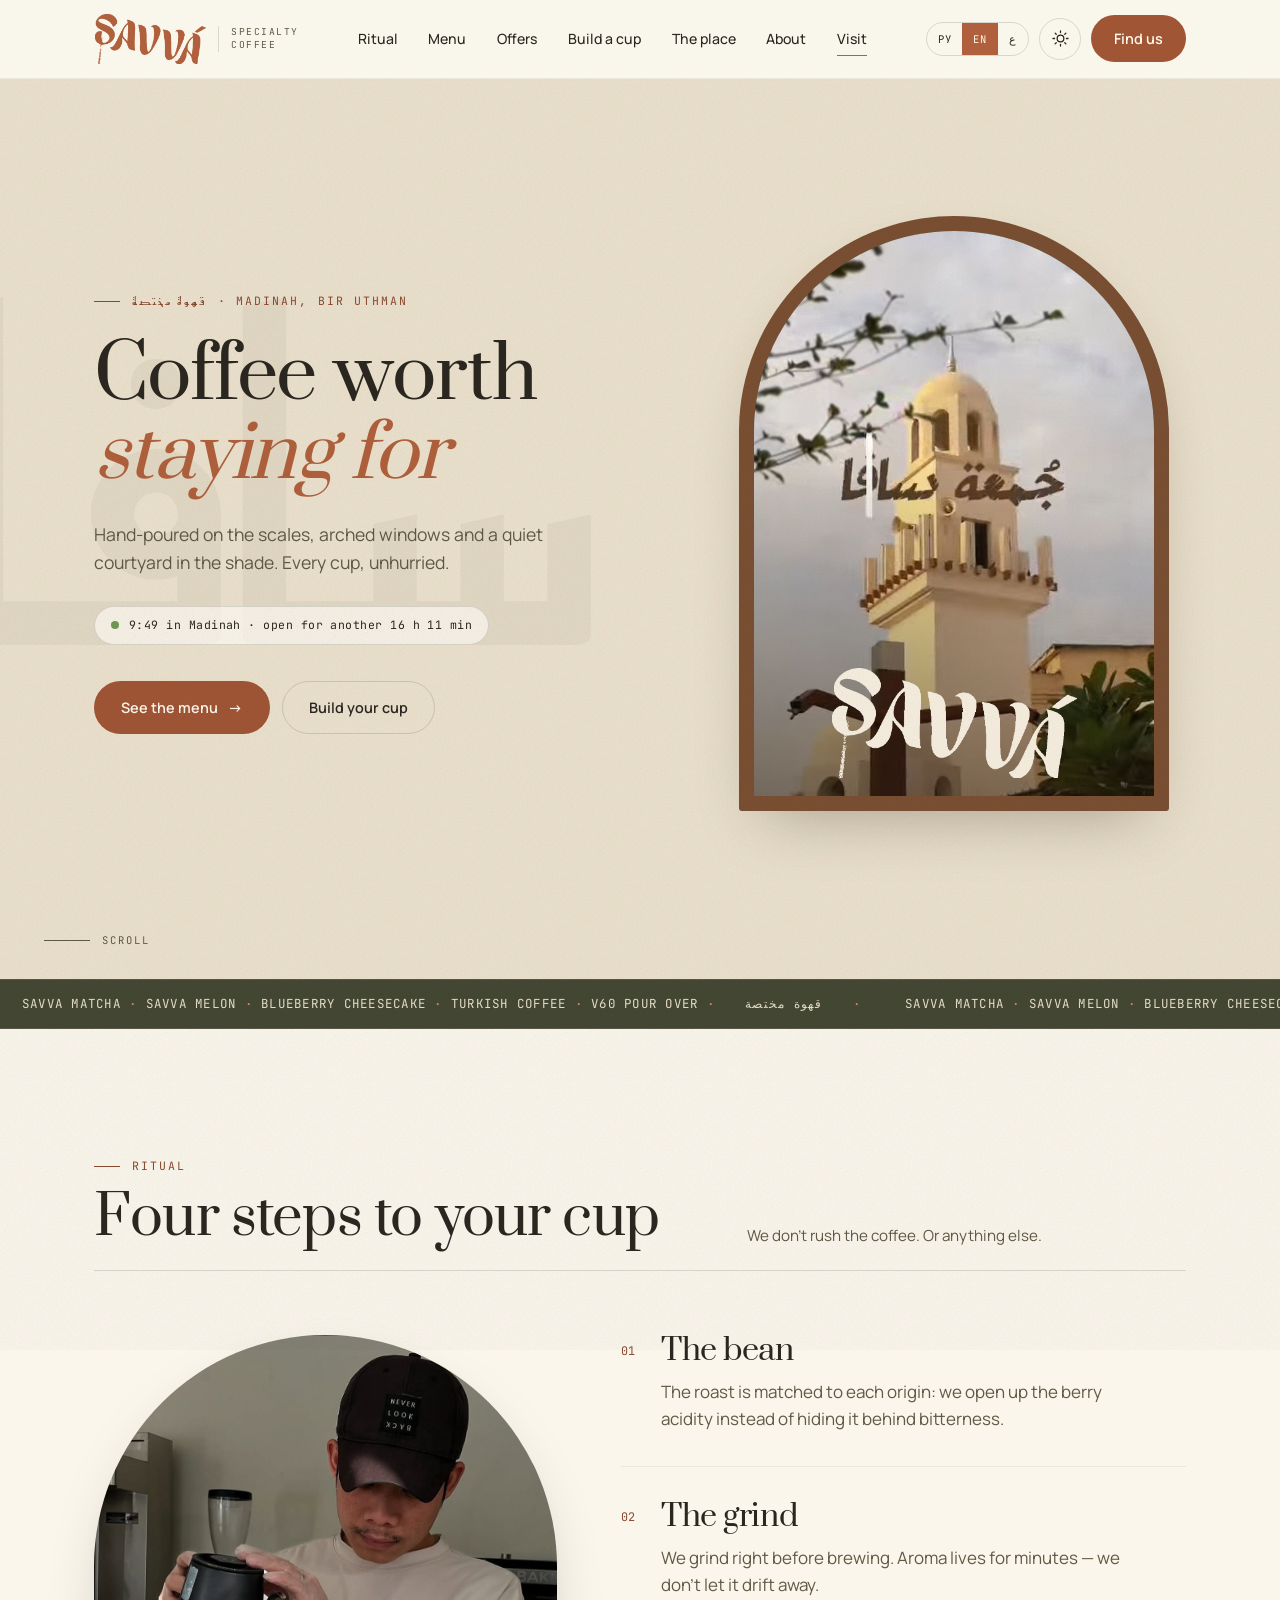
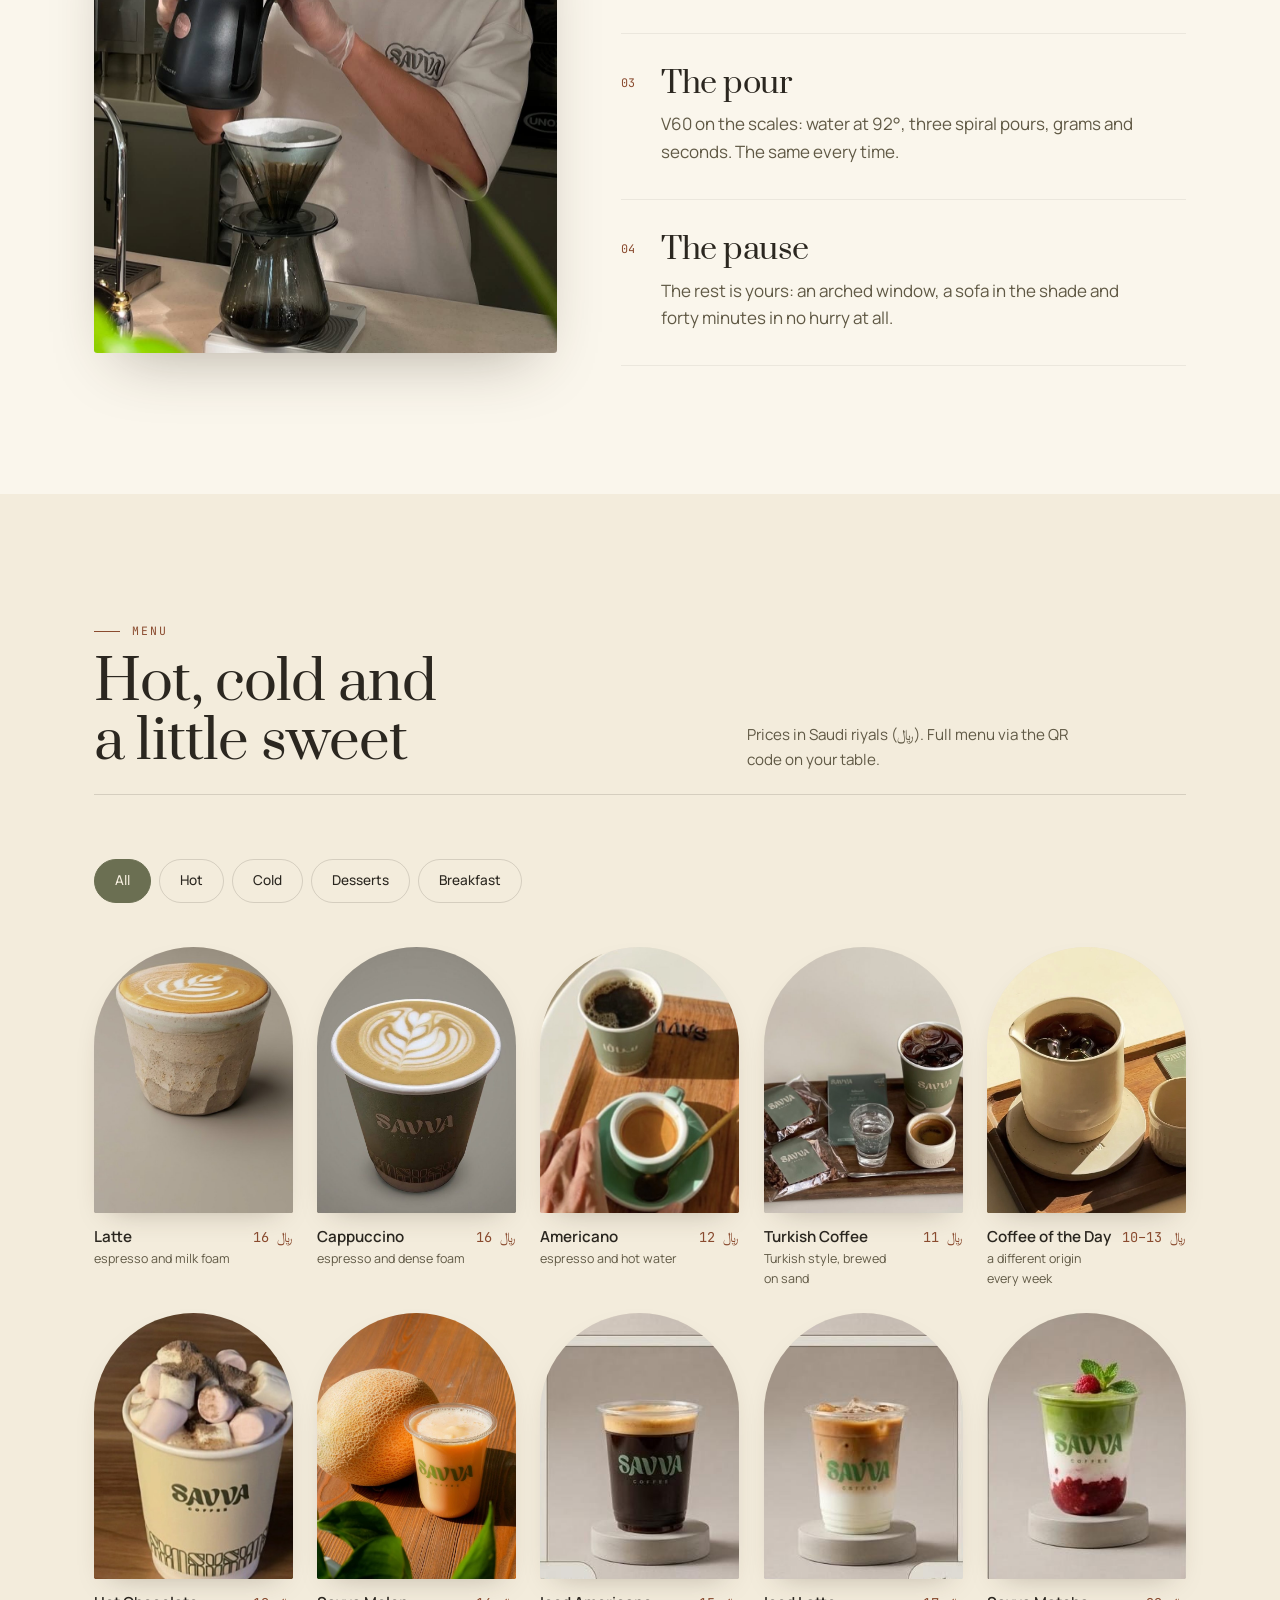
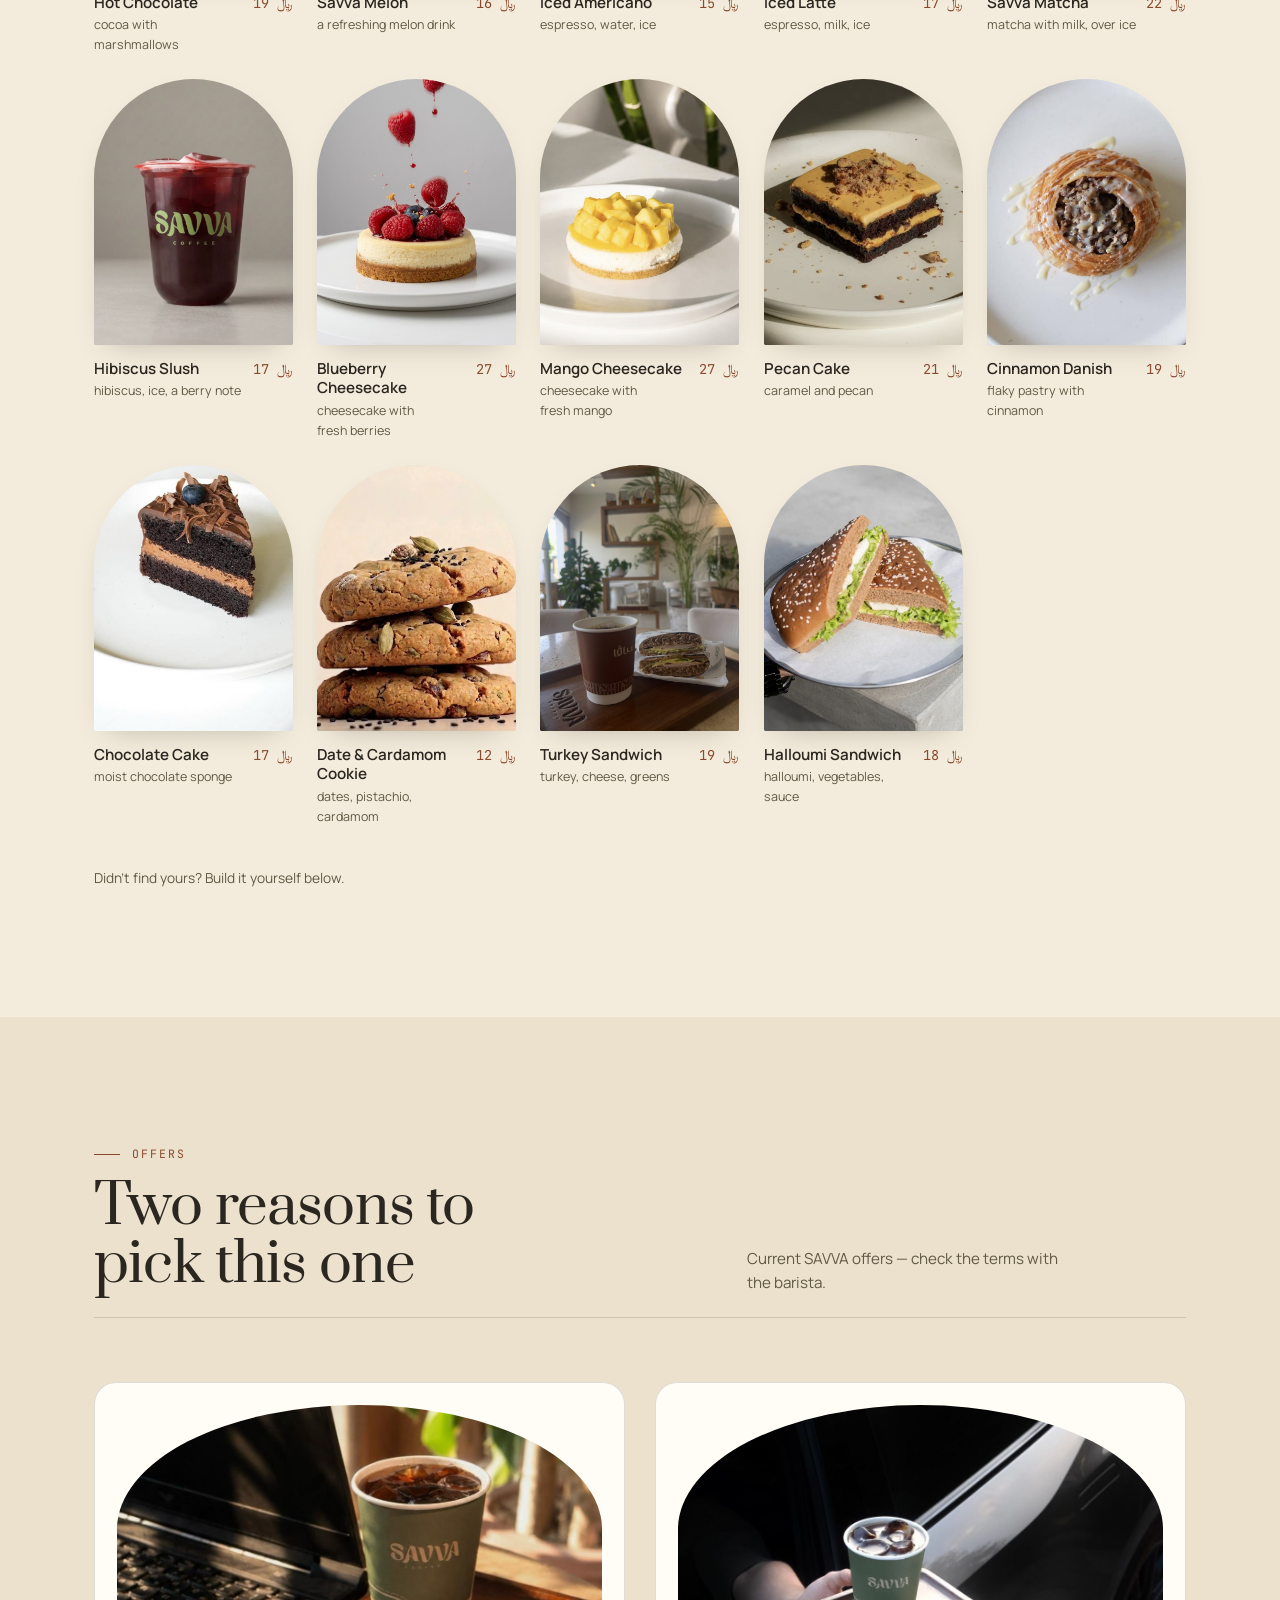
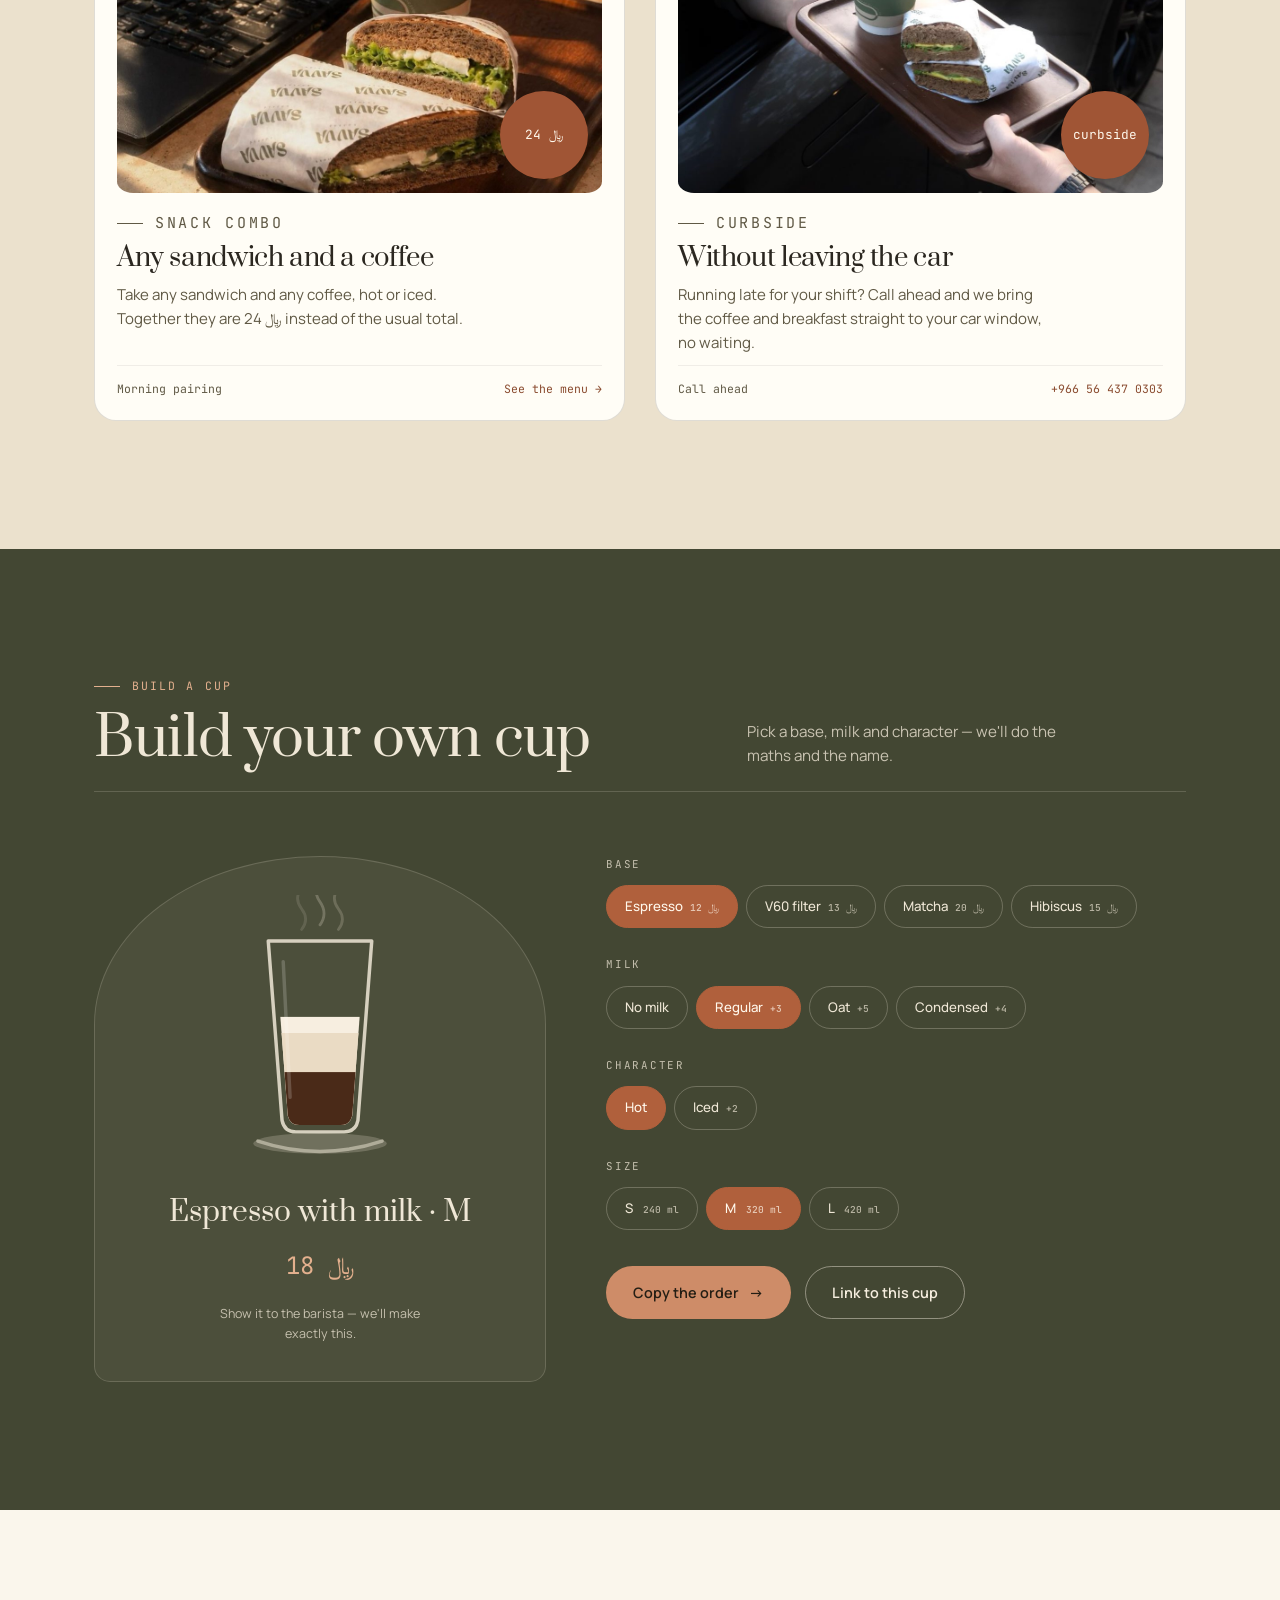
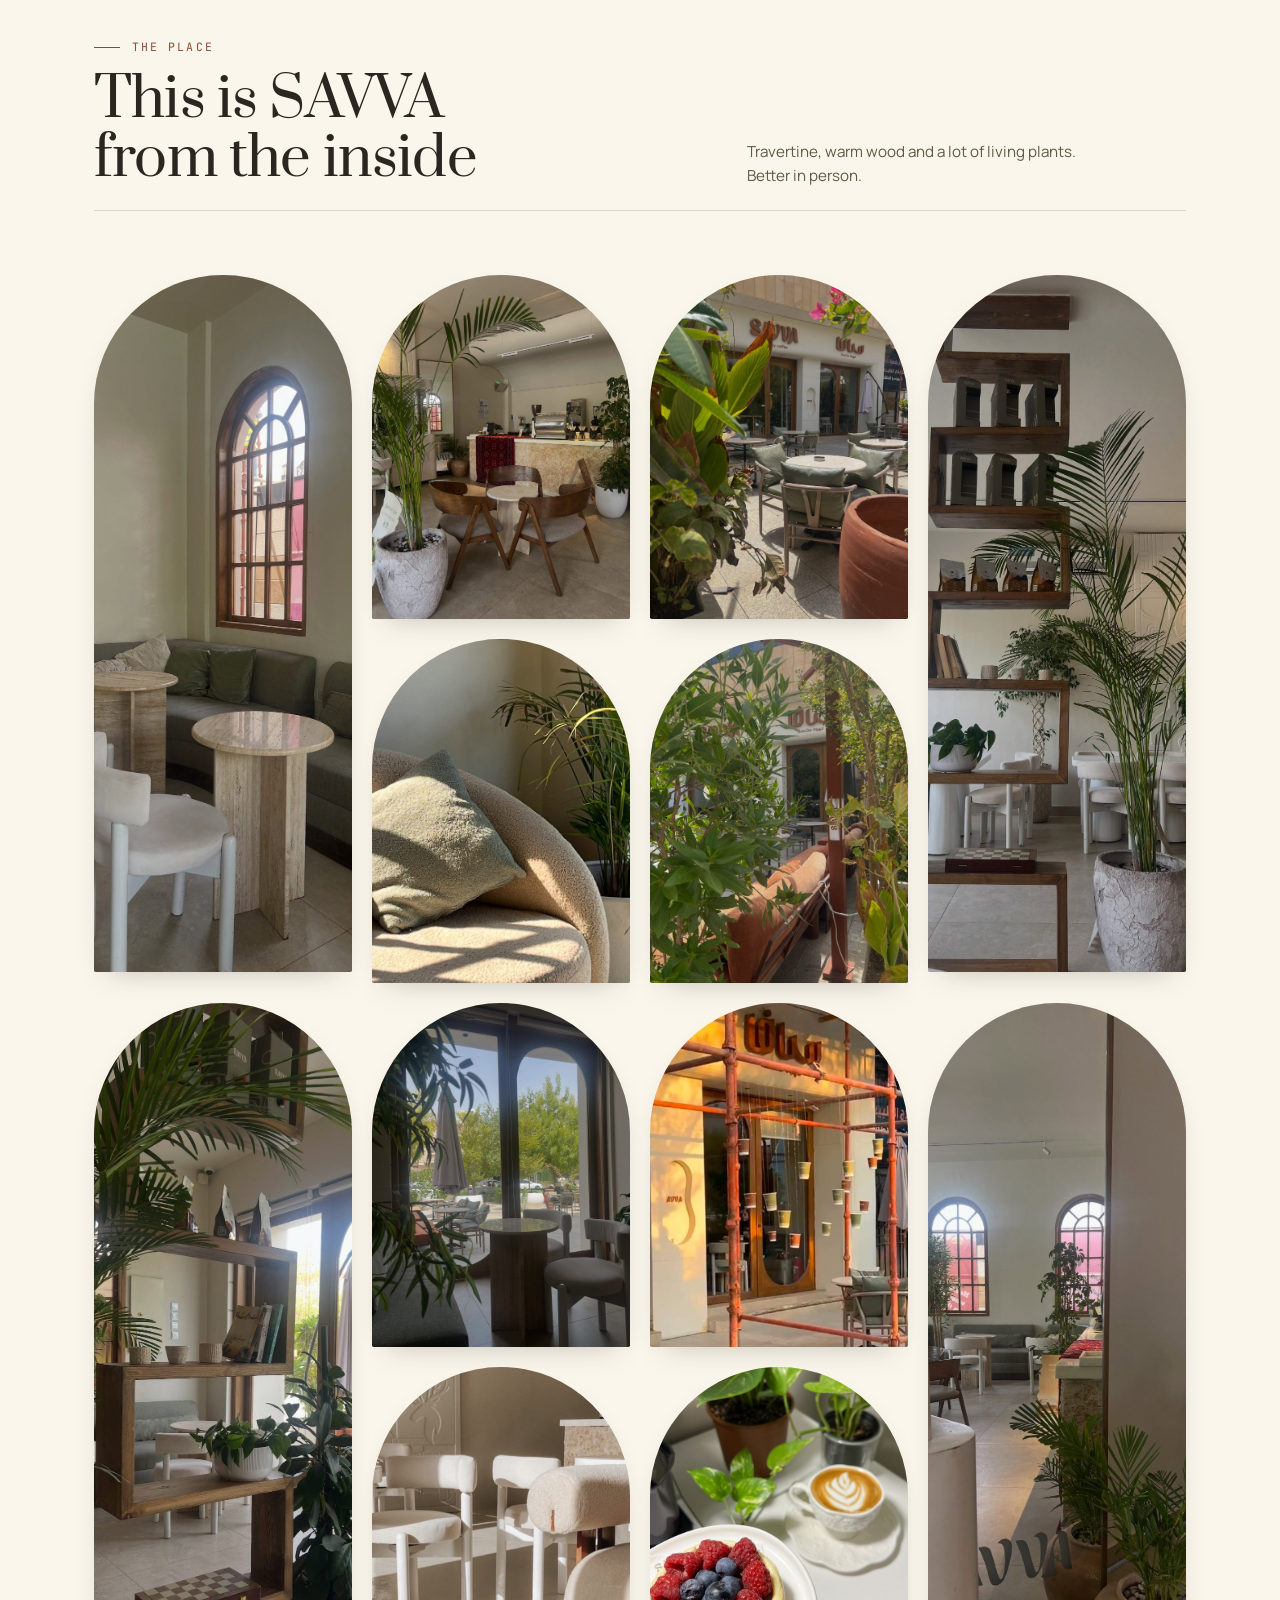
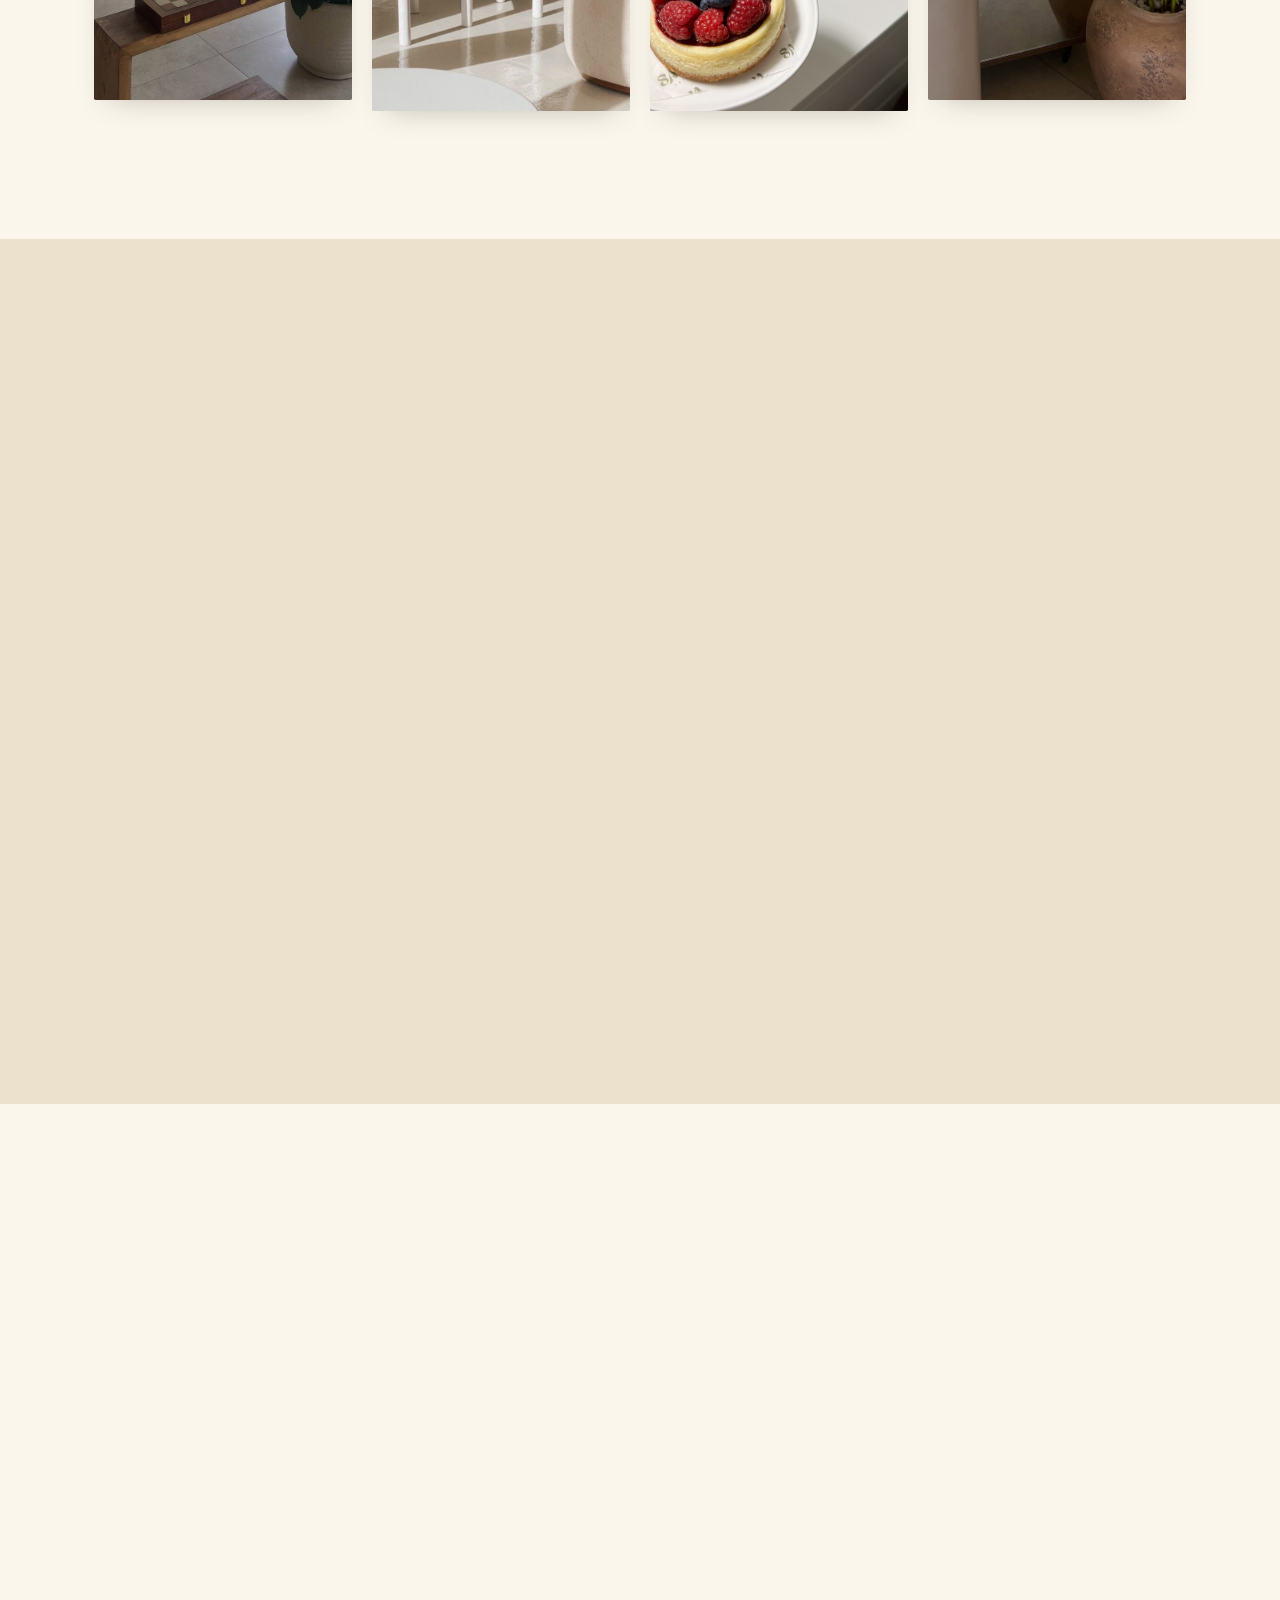
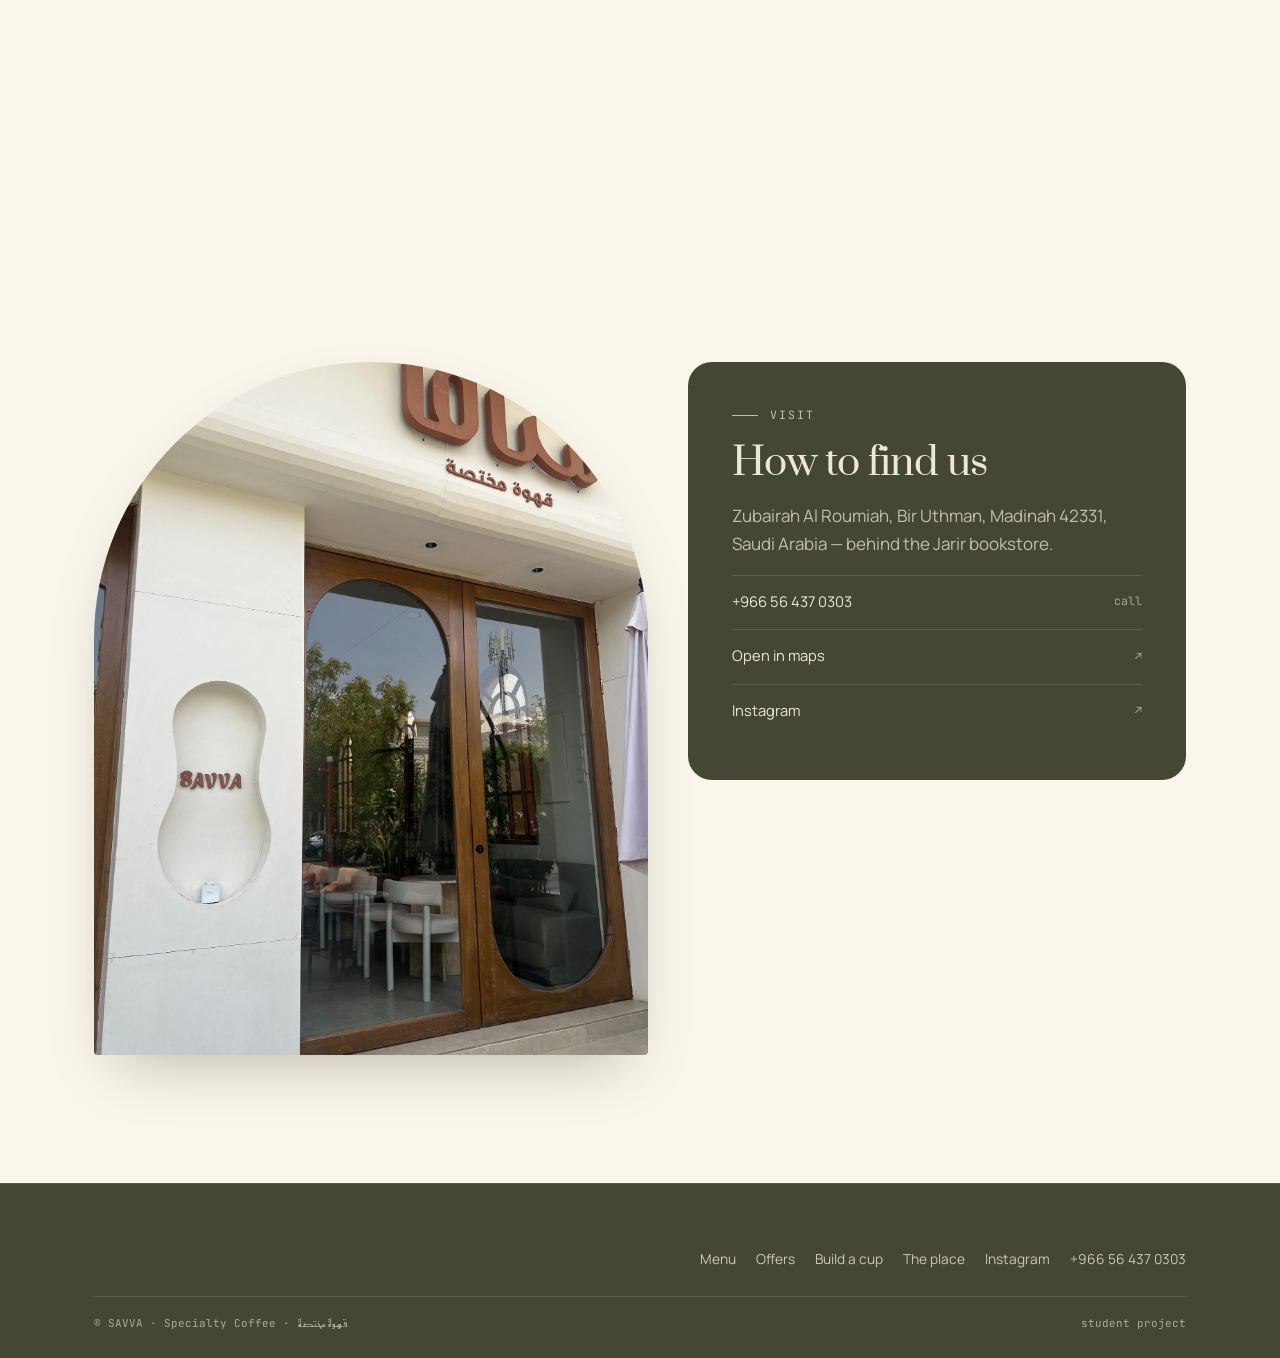
==== commit f3553bf9: "Убран шуточный баннер с вертолётом Секция «Доставляем быстро» с вертолётом, несущим гигантскую банку" ====
--- a/index.html
+++ b/index.html
@@ -1141,40 +1141,7 @@
   color: var(--ink-soft);
 }
 
-/* --- 15. Доставка (шутка) --------------------------------------------- */
-.delivery {
-  position: relative;
-  min-height: clamp(420px, 66vh, 620px);
-  display: flex;
-  align-items: flex-end;
-  overflow: hidden;
-  padding: 0;
-}
-.delivery img {
-  position: absolute;
-  inset: -12% 0;
-  width: 100%;
-  height: 124%;
-  object-fit: cover;
-  object-position: center 30%;
-  will-change: transform;
-}
-.delivery::after {
-  content: "";
-  position: absolute;
-  inset: 0;
-  background: linear-gradient(transparent 35%, rgba(24, 19, 12, 0.82));
-}
-.delivery__cap {
-  position: relative;
-  z-index: 2;
-  padding-block: clamp(30px, 5vw, 52px);
-  color: #F6EEDF;
-}
-.delivery__cap h2 { font-size: clamp(1.8rem, 5vw, 3rem); }
-.delivery__cap p { margin-top: 10px; font-family: var(--mono); font-size: 0.8rem; opacity: 0.8; }
-
-/* --- 16. Адрес -------------------------------------------------------- */
+/* --- 15. Адрес -------------------------------------------------------- */
 .visit__grid {
   display: grid;
   gap: clamp(24px, 4vw, 40px);
@@ -1210,8 +1177,10 @@
 .contact a:hover { color: var(--clay); padding-inline-start: 8px; }
 .contact a span:last-child { font-family: var(--mono); font-size: 0.72rem; opacity: 0.6; }
 
-/* --- 17. Подвал ------------------------------------------------------- */
-footer {
+/* --- 16. Подвал ------------------------------------------------------- */
+/* Именно подвал страницы: подписи в карточках отзывов — тоже <footer>,
+   и на голом селекторе они забирали себе фон, отступы и рамку подвала. */
+body > footer {
   background: var(--olive-deep);
   color: rgba(239, 231, 214, 0.8);
   padding-block: clamp(40px, 6vw, 64px) 26px;
@@ -1247,7 +1216,7 @@
   opacity: 0.78;
 }
 
-/* --- 18. Появление при прокрутке -------------------------------------- */
+/* --- 17. Появление при прокрутке -------------------------------------- */
 [data-reveal] {
   opacity: 0;
   transform: translateY(26px);
@@ -1256,7 +1225,7 @@
 }
 [data-reveal].in { opacity: 1; transform: none; }
 
-/* --- 19. Спокойный режим --------------------------------------------- */
+/* --- 18. Спокойный режим --------------------------------------------- */
 @media (prefers-reduced-motion: reduce) {
   html.is-ready { scroll-behavior: auto; }
   *, *::before, *::after {
@@ -1900,15 +1869,6 @@
           <footer class="review__who"><span data-i18n="rev.w3">Hind Al · 13 отзывов</span></footer>
         </blockquote>
       </div>
-    </div>
-  </section>
-
-  <!-- ДОСТАВКА (ШУТКА) -->
-  <section class="delivery">
-    <img src="images/delivery-joke.jpg" alt="Вертолёт несёт гигантскую банку SAVVA" data-parallax loading="lazy">
-    <div class="wrap delivery__cap">
-      <h2 data-i18n="del.h2">Доставляем быстро 😉</h2>
-      <p data-i18n="del.p">ну, почти так — на деле просто вынесем к машине</p>
     </div>
   </section>
 
@@ -2042,7 +2002,6 @@
       'rev.w2': 'Omar · 6 отзывов',
       'rev.t3': 'Кофе на V60 был безупречным: идеально заварен, чистый и яркий вкус. Прекрасный опыт во всех деталях.',
       'rev.w3': 'Hind Al · 13 отзывов',
-      'del.h2': 'Доставляем быстро 😉', 'del.p': 'ну, почти так — на деле просто вынесем к машине',
       'visit.eyebrow': 'Адрес', 'visit.h2': 'Как нас найти',
       'visit.p': 'Zubairah Al Roumiah, Bir Uthman, Madinah 42331, Саудовская Аравия — за книжным магазином «Джарир».',
       'visit.call': 'позвонить', 'visit.map': 'Открыть на карте',
@@ -2119,7 +2078,6 @@
       'rev.w2': 'Omar · 6 reviews',
       'rev.t3': 'The V60 was flawless — perfectly brewed, clean and bright. A lovely experience down to the last detail.',
       'rev.w3': 'Hind Al · 13 reviews',
-      'del.h2': 'We deliver fast 😉', 'del.p': 'well, almost — in practice we just walk it out to your car',
       'visit.eyebrow': 'Visit', 'visit.h2': 'How to find us',
       'visit.p': 'Zubairah Al Roumiah, Bir Uthman, Madinah 42331, Saudi Arabia — behind the Jarir bookstore.',
       'visit.call': 'call', 'visit.map': 'Open in maps',
@@ -2196,7 +2154,6 @@
       'rev.w2': 'عمر · ٦ مراجعات',
       'rev.t3': 'كانت قهوة V60 مثالية: تحضير متقن ومذاق نقي وواضح. تجربة رائعة بكل تفاصيلها.',
       'rev.w3': 'هند آل · ١٣ مراجعة',
-      'del.h2': 'نوصّل بسرعة 😉', 'del.p': 'تقريبًا — عمليًا نخرج بالطلب إلى سيارتك',
       'visit.eyebrow': 'الموقع', 'visit.h2': 'كيف تصل إلينا',
       'visit.p': 'زبيرة الرومية، بئر عثمان، المدينة المنورة ٤٢٣٣١، السعودية — خلف مكتبة جرير.',
       'visit.call': 'اتصل', 'visit.map': 'افتح في الخرائط',
@@ -2304,21 +2261,11 @@
      6. Прогресс прокрутки + плавное появление + активный пункт меню
      ================================================================== */
   var progress = document.querySelector('.progress');
-  var parallaxEls = document.querySelectorAll('[data-parallax]');
   var ticking = false;
 
   function onScroll() {
     var h = document.documentElement.scrollHeight - window.innerHeight;
     progress.style.width = (h > 0 ? (window.scrollY / h) * 100 : 0) + '%';
-
-    if (!reduced) {
-      parallaxEls.forEach(function (el) {
-        var r = el.getBoundingClientRect();
-        if (r.bottom < 0 || r.top > window.innerHeight) return;
-        var shift = ((r.top + r.height / 2) - window.innerHeight / 2) * -0.09;
-        el.style.transform = 'translate3d(0,' + shift.toFixed(1) + 'px,0)';
-      });
-    }
     ticking = false;
   }
   window.addEventListener('scroll', function () {
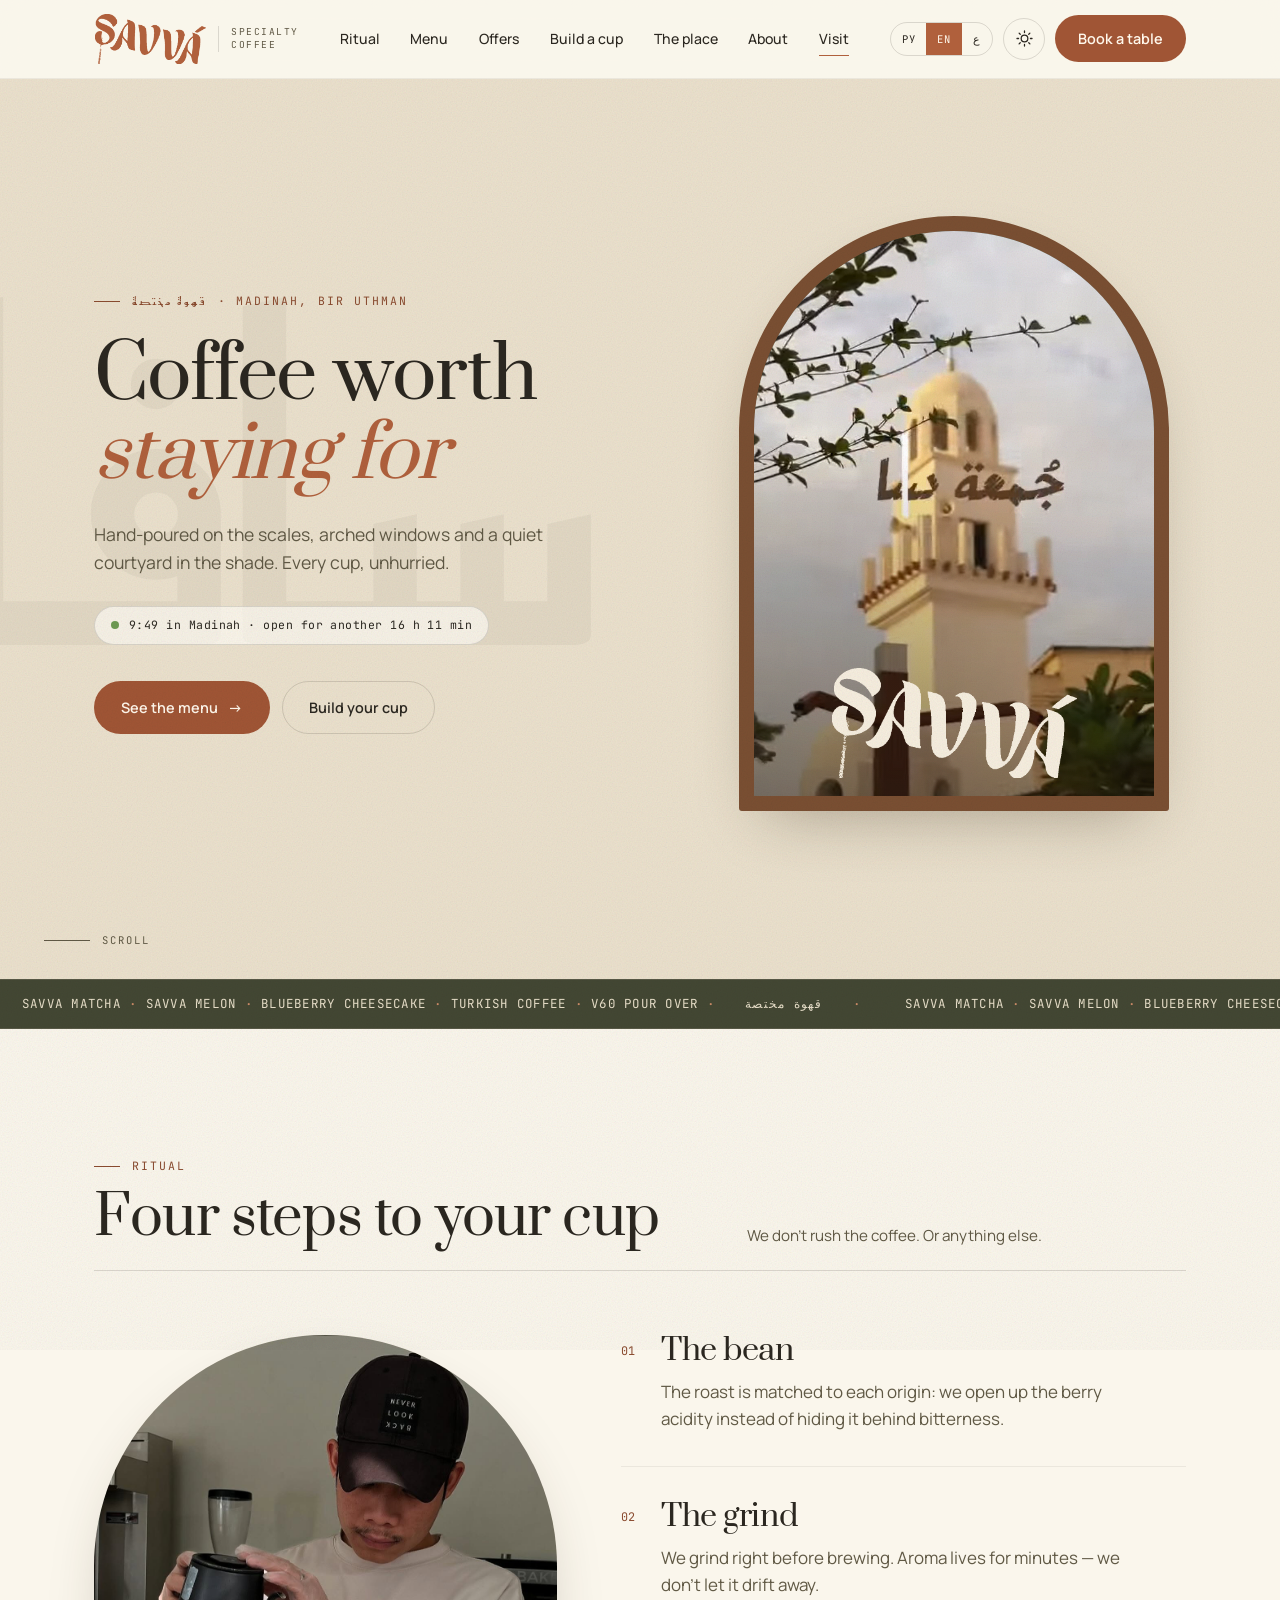
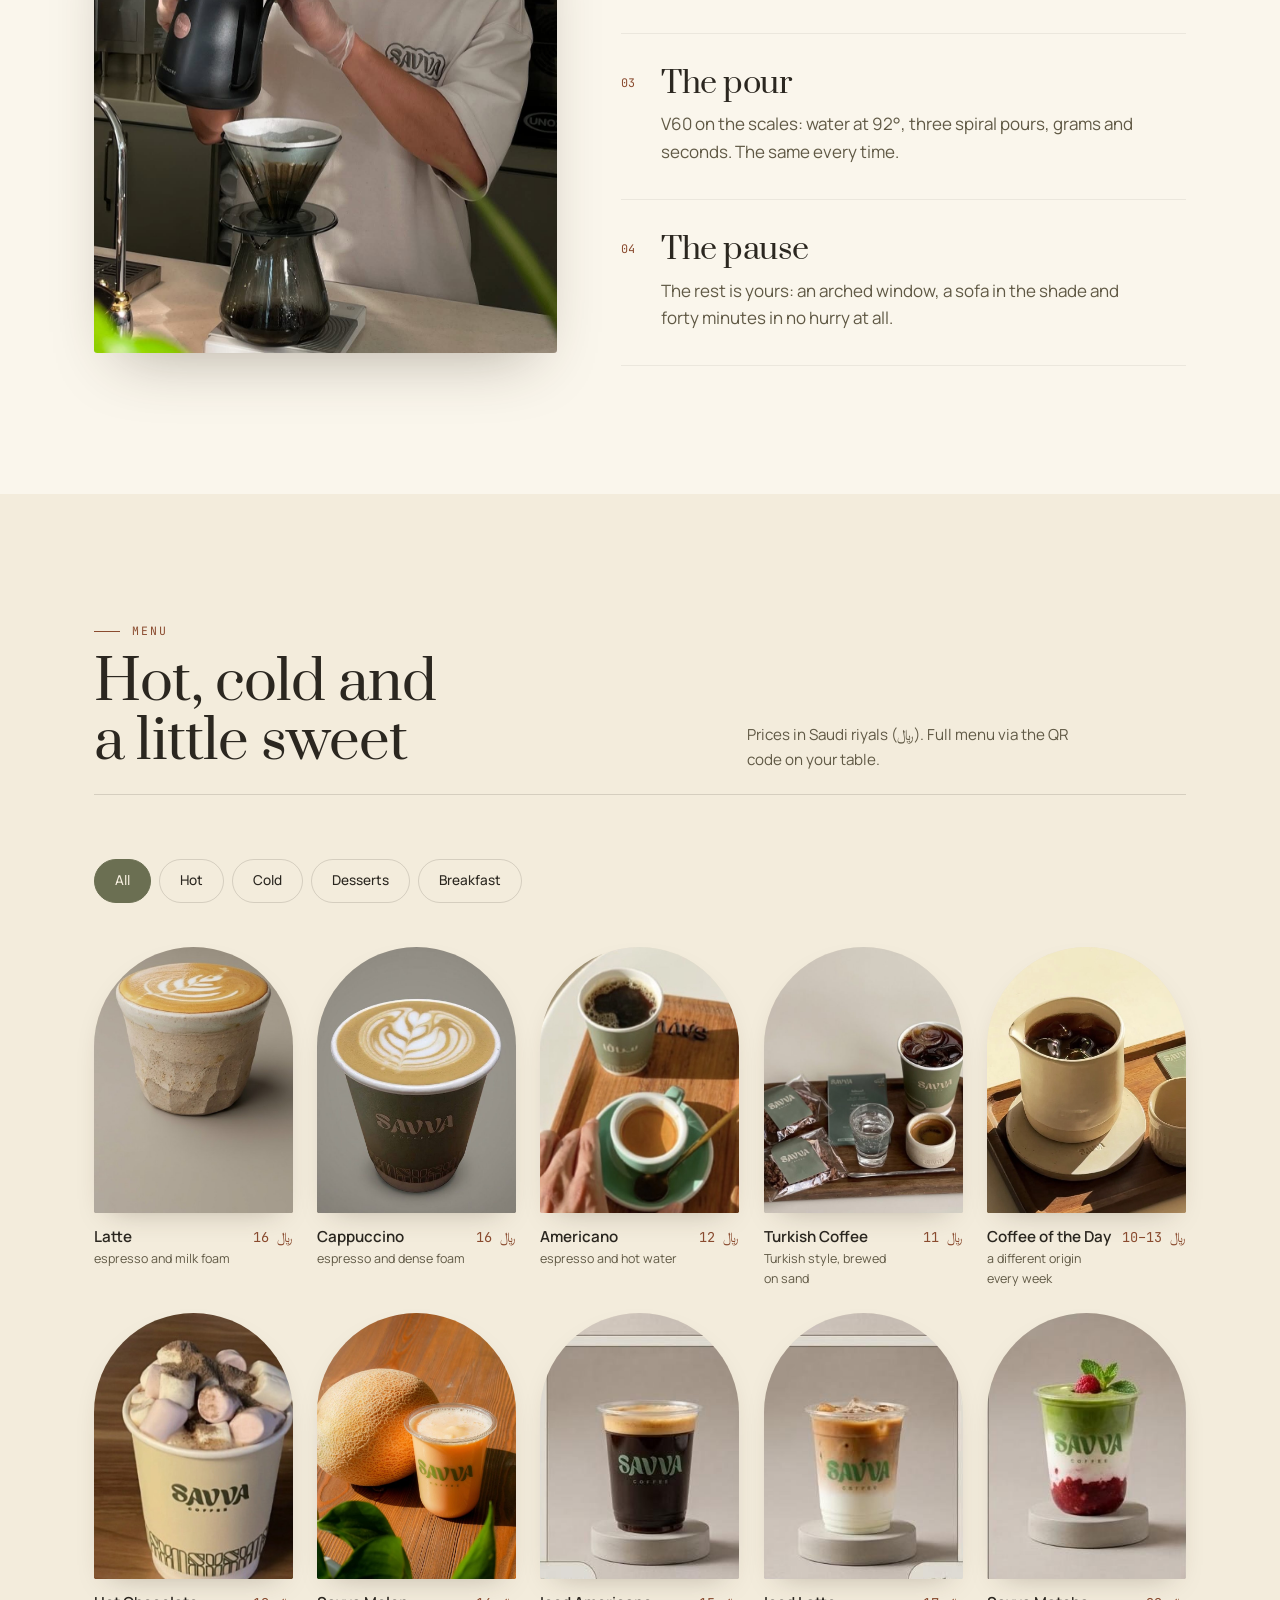
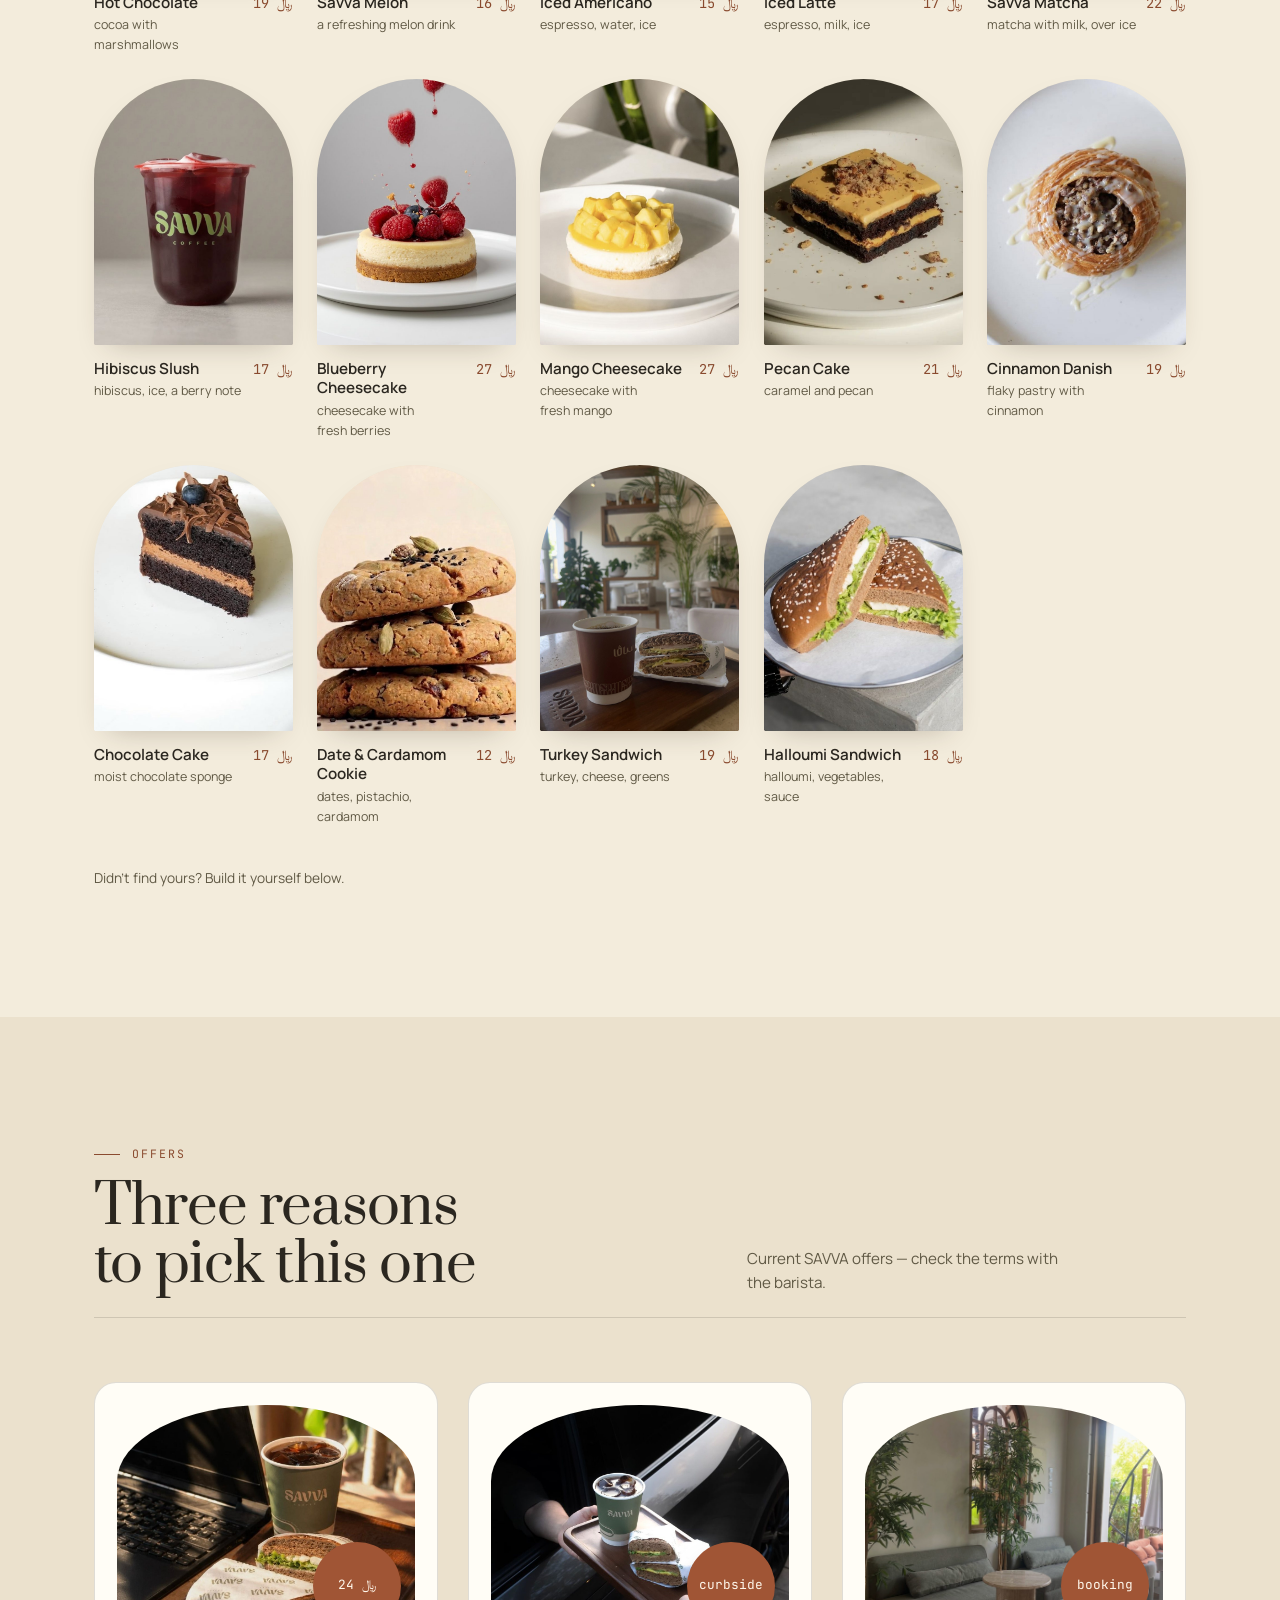
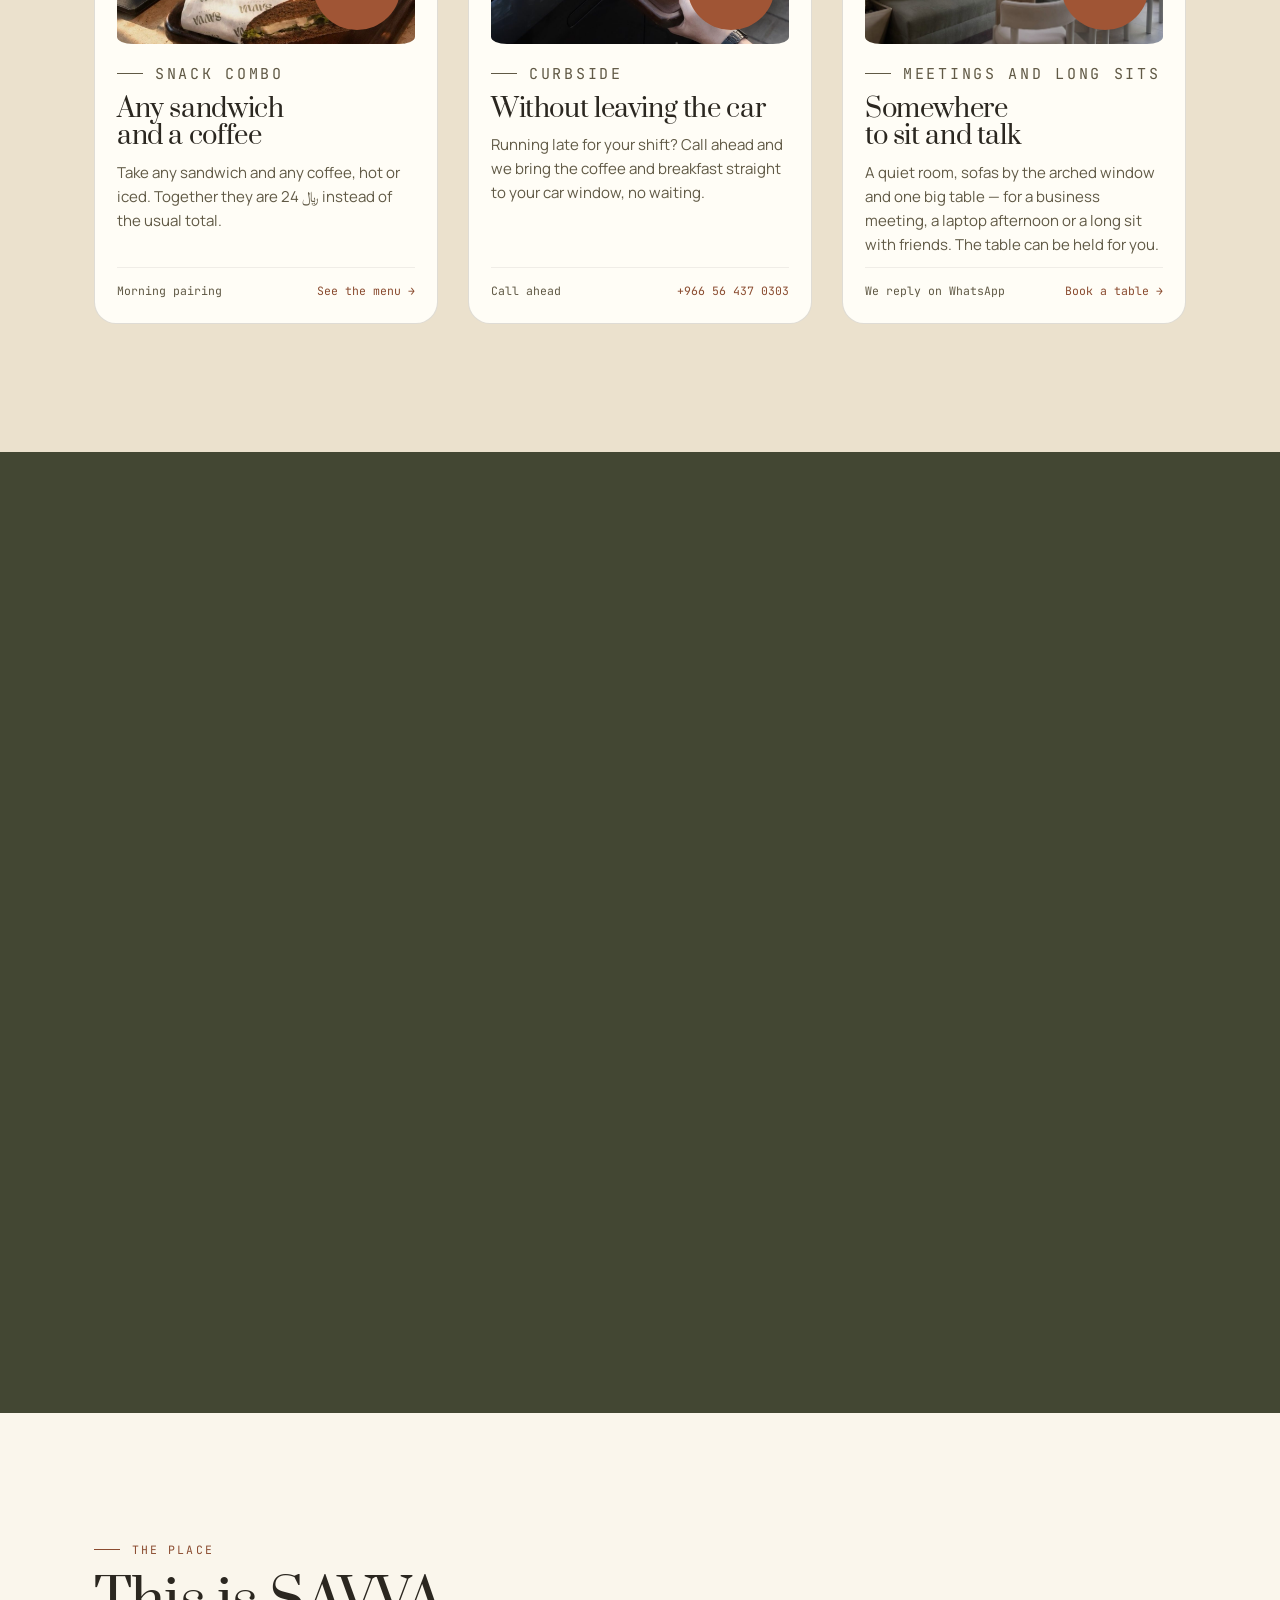
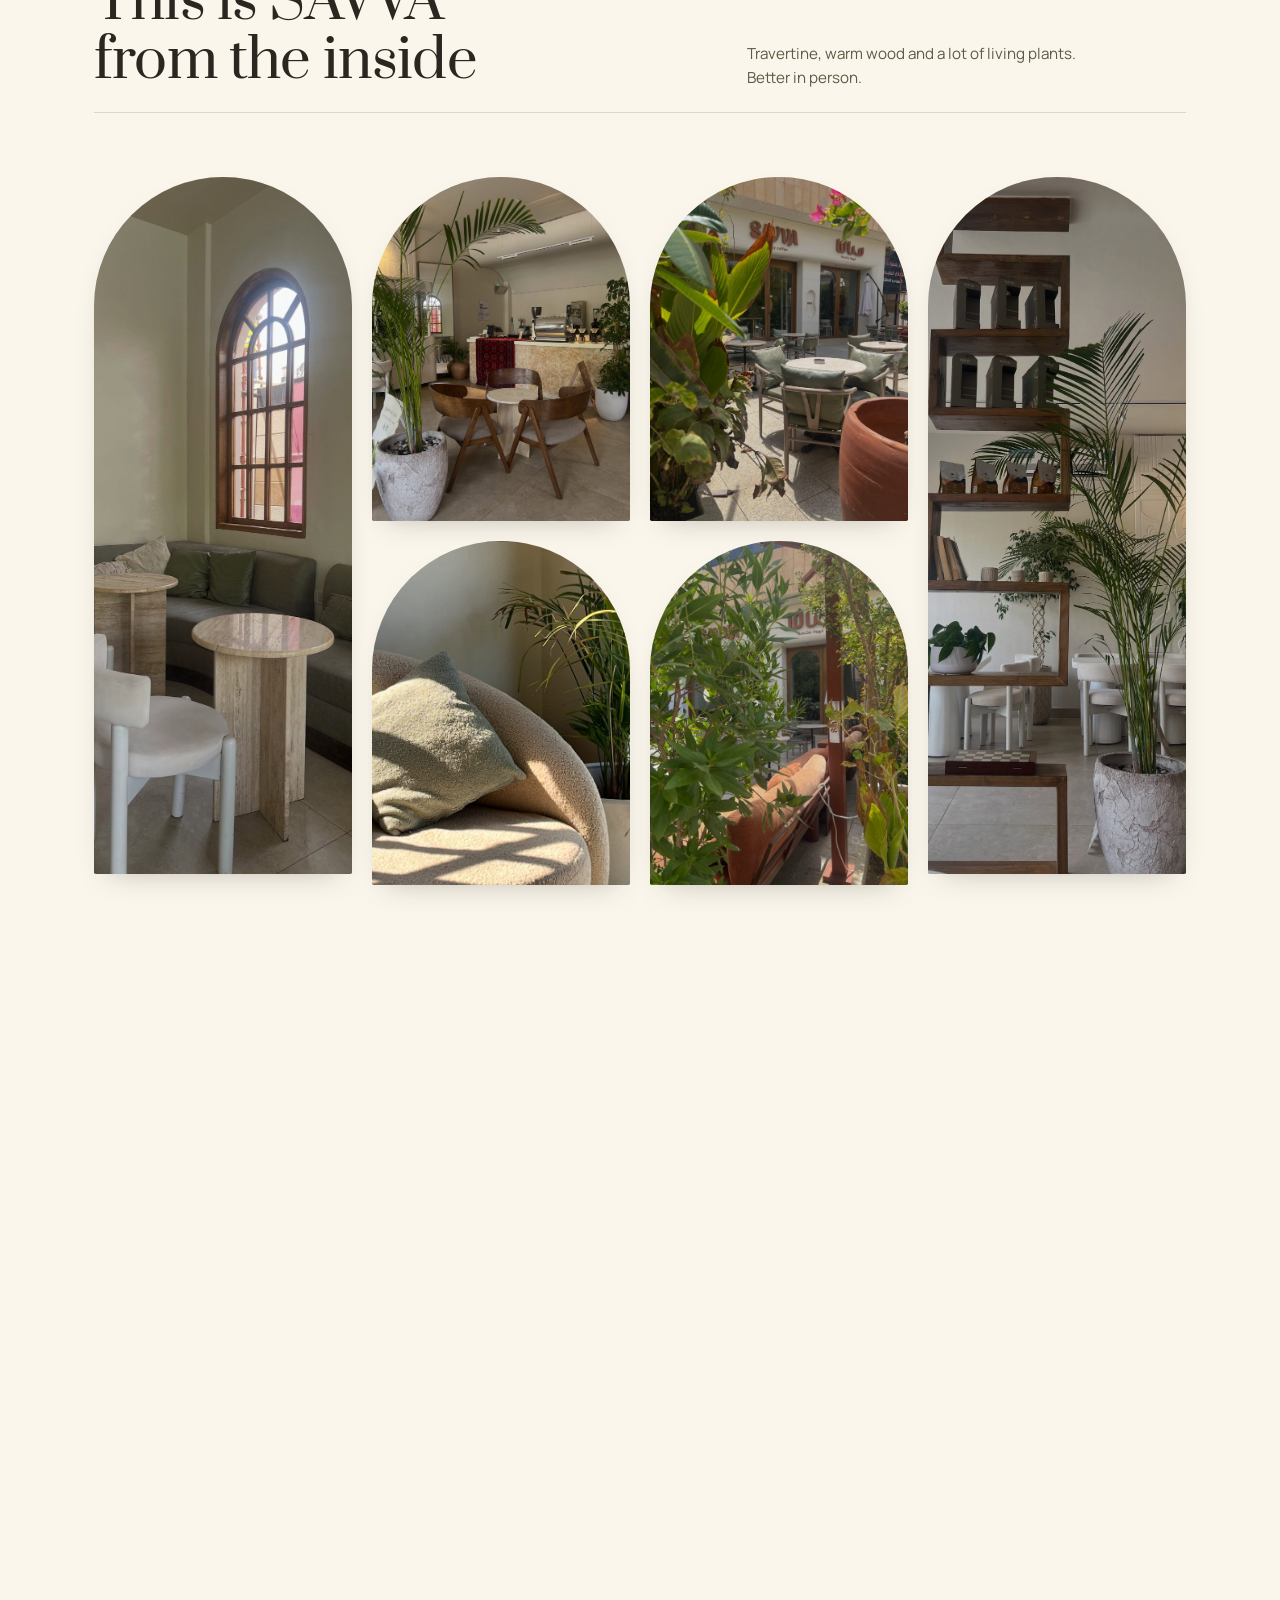
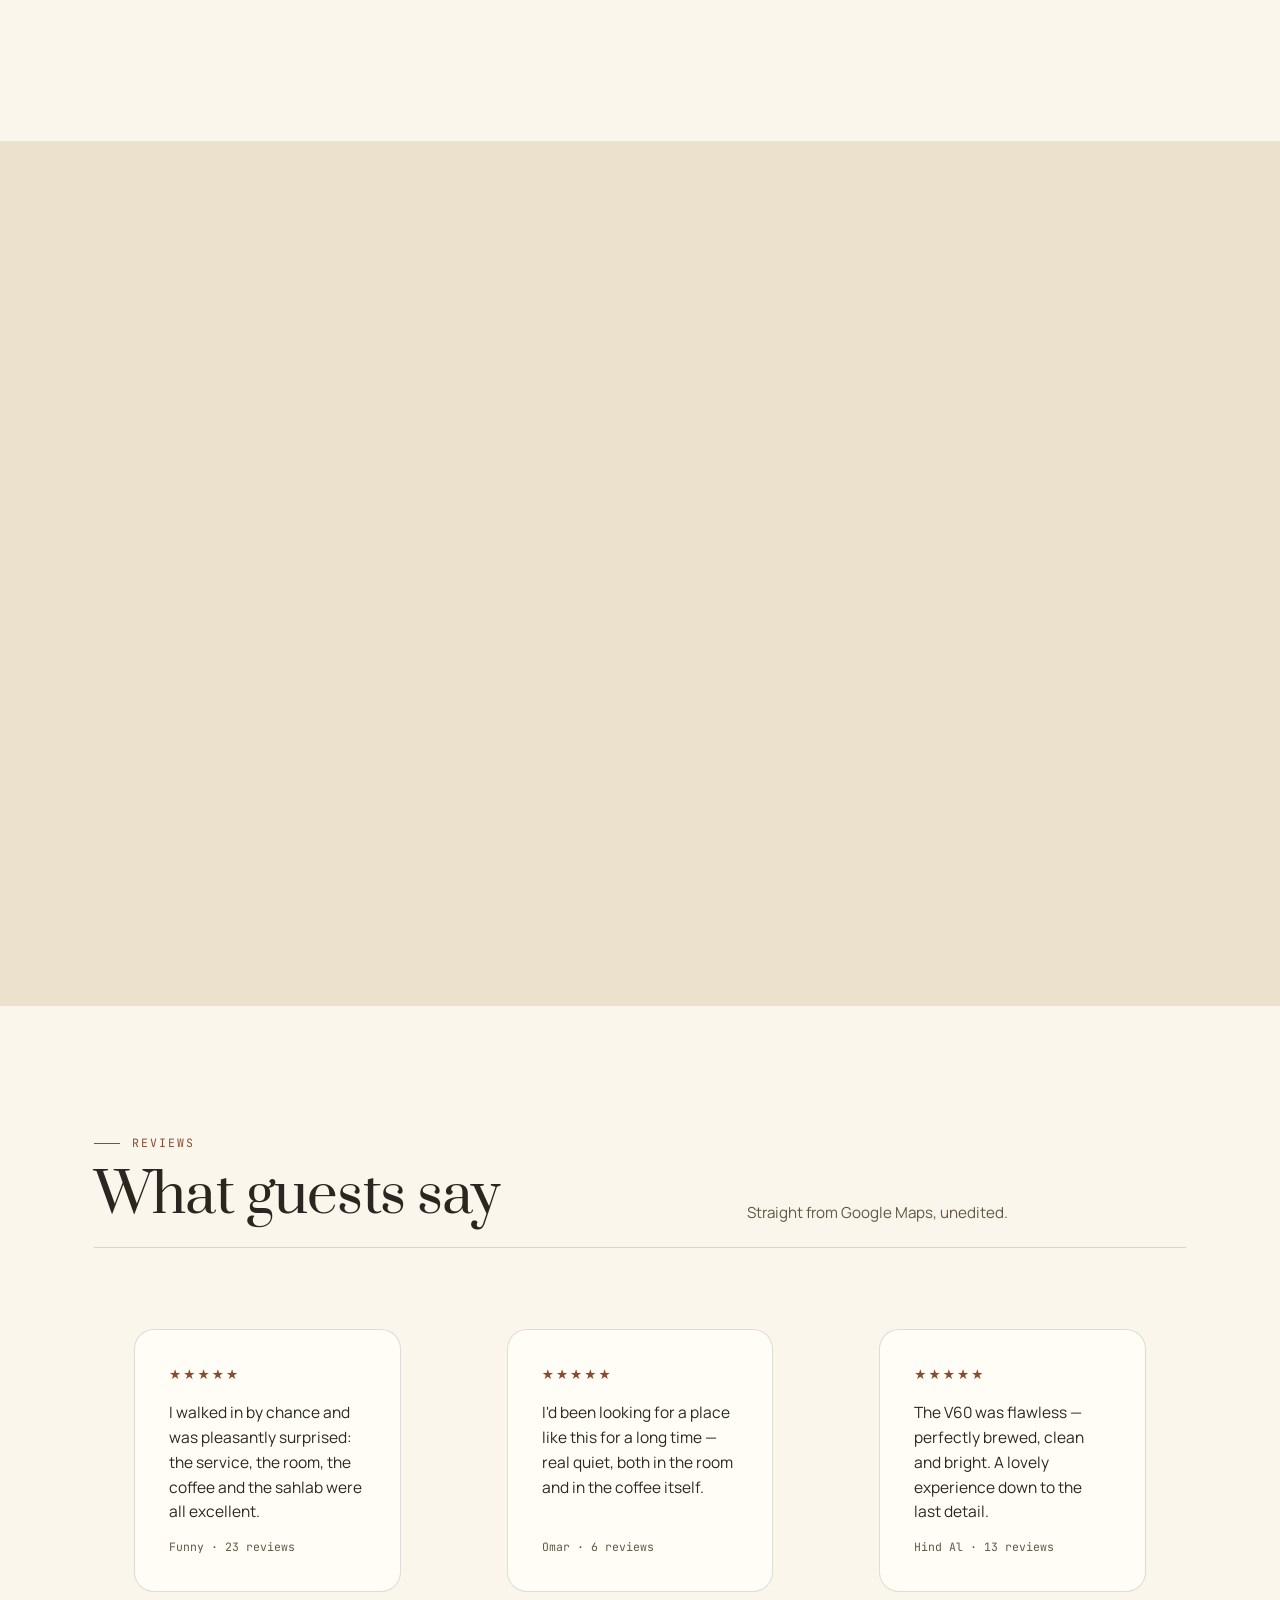
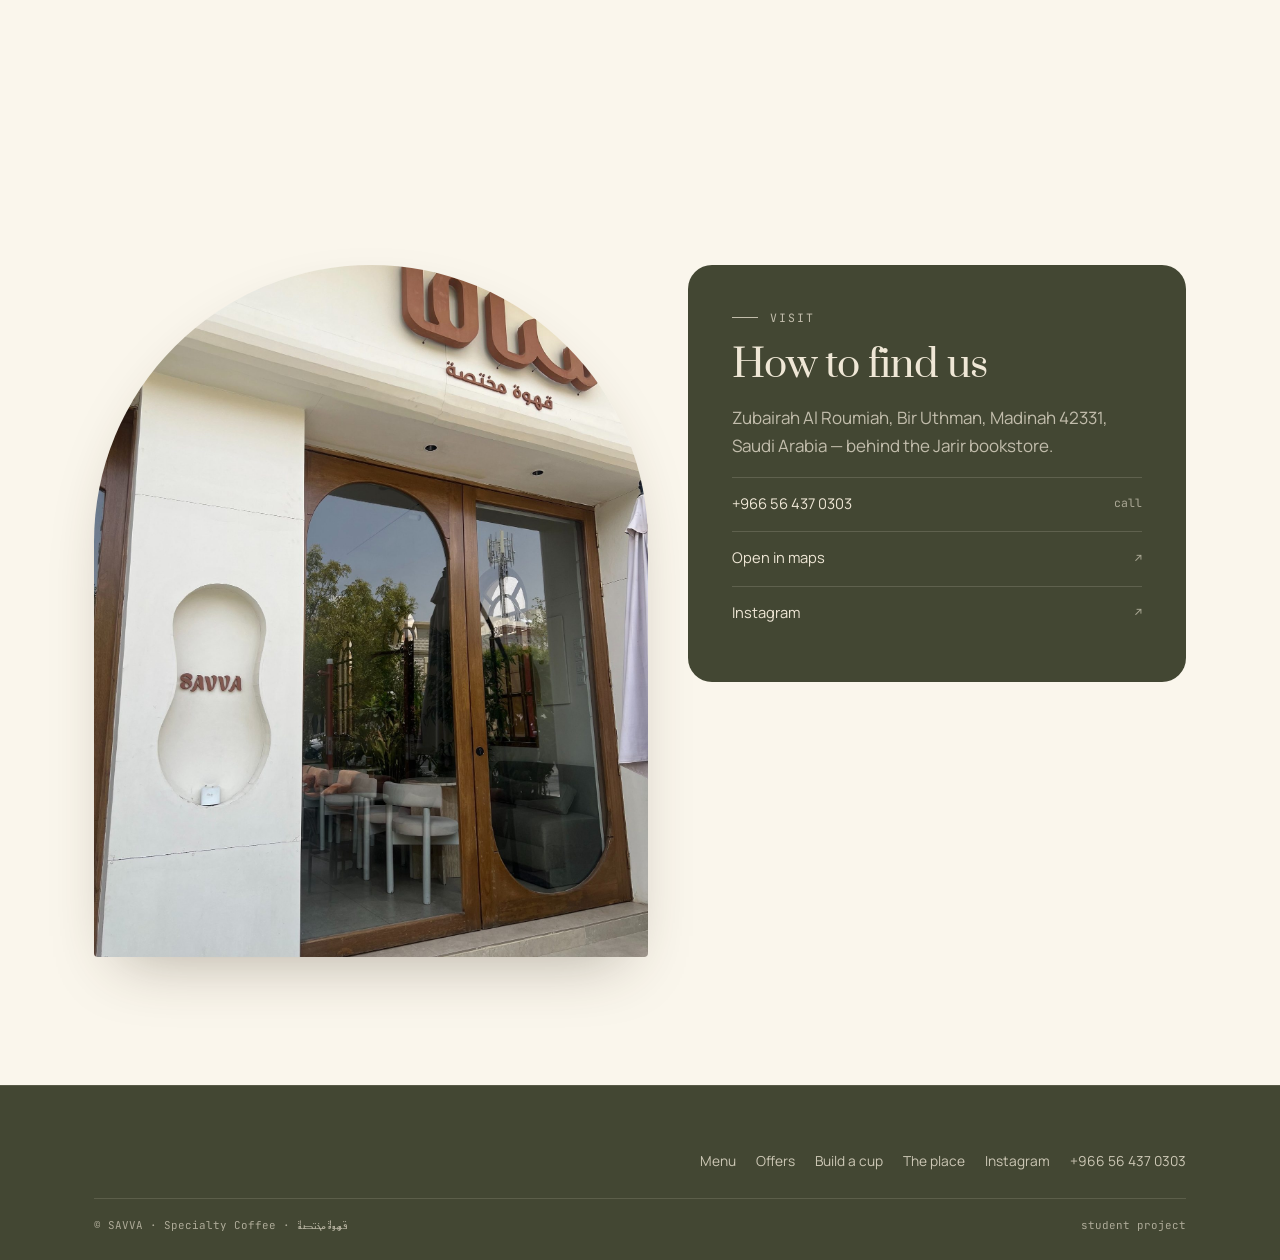
==== commit 42c7a91a: "Бронь стола, оплата заказа и соцсети в шапке Бэкенда у сайта нет, поэтому и бронь, и заказ уходят го" ====
--- a/index.html
+++ b/index.html
@@ -366,6 +366,7 @@
 @media (min-width: 1020px) { .nav__links { display: flex; } }
 .nav__links a {
   position: relative;
+  white-space: nowrap;
   font-size: 0.88rem;
   font-weight: 500;
   text-decoration: none;
@@ -459,6 +460,44 @@
 body.menu-open .mobile-menu a:nth-child(4) { transition-delay: 0.36s; }
 body.menu-open .mobile-menu a:nth-child(5) { transition-delay: 0.42s; }
 body.menu-open .mobile-menu a:nth-child(6) { transition-delay: 0.48s; }
+
+/* значки соцсетей: в шапке — с 620px, ниже уезжают в меню под бургером,
+   потому что на 390px строка шапки их уже не вмещает */
+.socials { display: none; gap: 6px; }
+@media (min-width: 620px) { .socials { display: flex; } }
+.socials a {
+  width: 38px; height: 38px;
+  display: grid; place-items: center;
+  color: inherit;
+  text-decoration: none;
+  border: 1px solid var(--line);
+  border-radius: 999px;
+  font-family: var(--mono);
+  font-size: 0.62rem;
+  letter-spacing: 0.04em;
+  transition: border-color 0.3s, color 0.3s, transform 0.3s var(--ease);
+}
+.socials a:hover { border-color: var(--rust); color: var(--rust-text); transform: translateY(-2px); }
+.socials svg { width: 17px; height: 17px; }
+/* display: grid выше перебивает атрибут hidden из стилей браузера,
+   и скрытый значок всё равно занимал бы место */
+.socials a[hidden] { display: none; }
+
+/* 1020–1300px: в строке уже видны пункты меню, и значки в неё не влезают —
+   там они остаются только под бургером */
+@media (min-width: 1020px) and (max-width: 1299px) {
+  .nav__side .socials { display: none; }
+}
+
+.mobile-menu .socials { display: flex; gap: 10px; margin-top: 20px; }
+.mobile-menu .socials a {
+  width: 46px; height: 46px;
+  font-family: var(--mono);
+  font-size: 0.72rem;
+  padding: 0;
+  border-bottom: 1px solid var(--line);
+}
+.mobile-menu .socials svg { width: 20px; height: 20px; }
 
 /* переключатель языка */
 .lang {
@@ -880,14 +919,6 @@
   flex-wrap: wrap;
 }
 .builder__foot .btn:not(.btn-light) { background: var(--clay); color: #241E14; }
-.copied {
-  font-family: var(--mono);
-  font-size: 0.74rem;
-  color: var(--clay-text);
-  opacity: 0;
-  transition: opacity 0.3s;
-}
-.copied.show { opacity: 1; }
 
 /* слои напитка и лёд меняются плавно */
 #lFoam, #lMilk, #lBase { transition: transform 0.6s var(--ease), fill 0.45s var(--ease); }
@@ -1008,6 +1039,7 @@
   grid-template-columns: 1fr;
 }
 @media (min-width: 780px) { .offers__grid { grid-template-columns: repeat(2, 1fr); } }
+@media (min-width: 1100px) { .offers__grid { grid-template-columns: repeat(3, 1fr); } }
 
 .offer {
   display: flex;
@@ -1141,6 +1173,110 @@
   color: var(--ink-soft);
 }
 
+/* --- 14a. Окна: бронь стола и оплата --------------------------------- */
+.modal {
+  position: fixed;
+  inset: 0;
+  z-index: 70;
+  display: grid;
+  place-items: center;
+  padding: clamp(14px, 4vw, 30px);
+  background: rgba(20, 17, 13, 0.62);
+  opacity: 0;
+  visibility: hidden;
+  transition: opacity 0.35s var(--ease), visibility 0.35s;
+}
+.modal.is-open { opacity: 1; visibility: visible; }
+
+.modal__box {
+  position: relative;
+  width: min(520px, 100%);
+  max-height: 88svh;
+  overflow-y: auto;
+  padding: clamp(24px, 4vw, 36px);
+  background: var(--panel);
+  border: 1px solid var(--line);
+  border-radius: 24px;
+  box-shadow: var(--shadow);
+  transform: translateY(16px) scale(0.98);
+  transition: transform 0.4s var(--ease);
+}
+.modal.is-open .modal__box { transform: none; }
+
+.modal__close {
+  position: absolute;
+  inset-block-start: 14px;
+  inset-inline-end: 14px;
+  width: 38px; height: 38px;
+  display: grid; place-items: center;
+  color: inherit;
+  background: transparent;
+  border: 1px solid var(--line);
+  border-radius: 999px;
+  font-size: 1rem;
+  cursor: pointer;
+  transition: border-color 0.3s, color 0.3s;
+}
+.modal__close:hover { border-color: var(--rust); color: var(--rust-text); }
+
+.modal__box h2 { font-size: clamp(1.5rem, 3.4vw, 2rem); margin-top: 6px; }
+.modal__note { color: var(--ink-soft); font-size: 0.92rem; margin-top: 10px; }
+
+/* форма */
+.form { display: grid; gap: 14px; margin-top: 20px; }
+.form__row { display: grid; gap: 14px; }
+@media (min-width: 440px) { .form__row { grid-template-columns: 1fr 1fr; } }
+
+.field { display: grid; gap: 6px; }
+.field > span {
+  font-family: var(--mono);
+  font-size: 0.64rem;
+  letter-spacing: 0.12em;
+  text-transform: uppercase;
+  color: var(--ink-soft);
+}
+.field input, .field select, .field textarea {
+  font-family: inherit;
+  font-size: 0.95rem;
+  color: var(--ink);
+  background: var(--cream);
+  border: 1px solid var(--line);
+  border-radius: 12px;
+  padding: 12px 14px;
+  width: 100%;
+  transition: border-color 0.3s;
+}
+.field textarea { resize: vertical; min-height: 62px; }
+.field input:focus, .field select:focus, .field textarea:focus { outline: none; border-color: var(--rust); }
+.field input.is-bad, .field select.is-bad { border-color: #C0392B; }
+[data-theme="night"] .field input.is-bad, [data-theme="night"] .field select.is-bad { border-color: #E8705F; }
+
+.form__err {
+  margin: 0;
+  font-size: 0.86rem;
+  color: #A3301F;
+}
+[data-theme="night"] .form__err { color: #F0897A; }
+.form__hint {
+  margin: 0;
+  font-family: var(--mono);
+  font-size: 0.66rem;
+  line-height: 1.5;
+  color: var(--ink-soft);
+}
+.form .btn { justify-content: center; }
+
+.pay__order {
+  margin-top: 18px;
+  padding: 16px 18px;
+  background: var(--cream);
+  border: 1px solid var(--line);
+  border-radius: 14px;
+  font-family: var(--mono);
+  font-size: 0.86rem;
+}
+.pay__actions { display: grid; gap: 10px; margin-top: 20px; }
+
 /* --- 15. Адрес -------------------------------------------------------- */
 .visit__grid {
   display: grid;
@@ -1235,6 +1371,28 @@
   }
   [data-reveal] { opacity: 1; transform: none; }
 }
+
+/* --- 19. Арабский: разрядка ------------------------------------------ */
+/* Арабская вязь соединяет буквы, а трекинг, рассчитанный на латиницу,
+   эти соединения разрывает: «واتساب» читается как «وا تساب». Правило
+   стоит последним в файле намеренно — у отдельных классов специфичность
+   такая же, и побеждает тот, что ниже. Исключения ниже — места, где на
+   арабской версии текст всё равно остаётся латинским. */
+[lang="ar"] *, [lang="ar"] *::before, [lang="ar"] *::after { letter-spacing: 0; }
+[lang="ar"] .brand__sub    { letter-spacing: 0.16em; }
+[lang="ar"] .lang button   { letter-spacing: 0.08em; }
+[lang="ar"] .socials a     { letter-spacing: 0.04em; }
+[lang="ar"] .review__stars { letter-spacing: 0.15em; }
+
+/* у этих селекторов специфичность выше, чем у правила со звёздочкой,
+   поэтому их приходится называть отдельно */
+[lang="ar"] .field > span,
+[lang="ar"] .ticker__track span { letter-spacing: 0; }
+
+/* печать на карточке акции — круг узкий, арабское слово в него
+   не помещается на одной строке в общем кегле */
+[lang="ar"] .offer__seal { font-size: 0.72rem; line-height: 1.3; }
+
 </style>
 
 <noscript><style>
@@ -1253,6 +1411,18 @@
 <div class="preloader" aria-hidden="true">
   <div class="preloader__door"><div class="preloader__logo"></div></div>
 </div>
+
+<svg class="visually-hidden" aria-hidden="true" focusable="false"><defs>
+  <symbol id="i-wa" viewBox="0 0 24 24" fill="none" stroke="currentColor" stroke-width="1.6" stroke-linecap="round" stroke-linejoin="round">
+    <path d="M20.5 11.7a8.4 8.4 0 0 1-12.4 7.4L3.5 20.5 5 16a8.4 8.4 0 1 1 15.5-4.3Z"/>
+    <path d="M9.1 8.7c.3-.1.6 0 .8.3l.8 1.3c.1.2.1.5 0 .7l-.4.6c-.1.2-.1.4 0 .6.5.8 1.2 1.5 2 2 .2.1.4.1.6 0l.6-.4c.2-.1.5-.1.7 0l1.3.8c.3.2.4.5.3.8-.2.6-.7 1-1.3 1.2-.5.1-1 0-1.5-.2a9.3 9.3 0 0 1-4.9-4.9c-.2-.5-.3-1-.2-1.5.2-.6.6-1.1 1.2-1.3Z"/>
+  </symbol>
+  <symbol id="i-ig" viewBox="0 0 24 24" fill="none" stroke="currentColor" stroke-width="1.6">
+    <rect x="3" y="3" width="18" height="18" rx="5.2"/>
+    <circle cx="12" cy="12" r="4"/>
+    <circle cx="17.1" cy="6.9" r="1.15" fill="currentColor" stroke="none"/>
+  </symbol>
+</defs></svg>
 
 <a class="visually-hidden" href="#menu" data-i18n="a11y.skip">Перейти к меню</a>
 
@@ -1275,6 +1445,16 @@
     </div>
 
     <div class="nav__side">
+      <div class="socials" data-i18n-aria="a11y.social" aria-label="Мы в соцсетях">
+        <a href="https://wa.me/966564370303" target="_blank" rel="noopener" data-social="whatsapp" aria-label="WhatsApp">
+          <svg aria-hidden="true"><use href="#i-wa"/></svg>
+        </a>
+        <a href="https://www.instagram.com/savva_cafe" target="_blank" rel="noopener" data-social="instagram" aria-label="Instagram">
+          <svg aria-hidden="true"><use href="#i-ig"/></svg>
+        </a>
+        <a href="#" target="_blank" rel="noopener" data-social="vk" aria-label="ВКонтакте" hidden>VK</a>
+      </div>
+
       <div class="lang" role="group" aria-label="Язык сайта">
         <button type="button" data-lang="ru" aria-pressed="true">Ру</button>
         <button type="button" data-lang="en" aria-pressed="false">En</button>
@@ -1291,7 +1471,7 @@
         </svg>
       </button>
 
-      <a class="btn nav__cta" href="#visit" data-i18n="nav.cta">Найти нас</a>
+      <button class="btn nav__cta" type="button" data-book data-i18n="nav.cta">Забронировать</button>
 
       <button type="button" class="icon-btn burger" data-i18n-aria="a11y.menu" aria-label="Меню" aria-expanded="false">
         <span></span><span></span><span></span>
@@ -1308,6 +1488,17 @@
   <a href="#gallery" data-i18n="nav.place">Место</a>
   <a href="#about"   data-i18n="nav.about">О нас</a>
   <a href="#visit"   data-i18n="nav.visit">Адрес</a>
+  <a href="#" data-book data-i18n="nav.cta">Забронировать</a>
+
+  <div class="socials" data-i18n-aria="a11y.social" aria-label="Мы в соцсетях">
+    <a href="https://wa.me/966564370303" target="_blank" rel="noopener" data-social="whatsapp" aria-label="WhatsApp">
+      <svg aria-hidden="true"><use href="#i-wa"/></svg>
+    </a>
+    <a href="https://www.instagram.com/savva_cafe" target="_blank" rel="noopener" data-social="instagram" aria-label="Instagram">
+      <svg aria-hidden="true"><use href="#i-ig"/></svg>
+    </a>
+    <a href="#" target="_blank" rel="noopener" data-social="vk" aria-label="ВКонтакте" hidden>VK</a>
+  </div>
 </div>
 
 <main id="top">
@@ -1598,7 +1789,7 @@
       <div class="section-head" data-reveal>
         <div>
           <p class="eyebrow" data-i18n="offers.eyebrow">Акции</p>
-          <h2 data-i18n="offers.h2">Два повода заехать именно к нам</h2>
+          <h2 data-i18n="offers.h2">Три повода заехать именно к нам</h2>
         </div>
         <p class="note" data-i18n="offers.note">Действующие предложения SAVVA — условия уточняйте у бариста.</p>
       </div>
@@ -1635,6 +1826,22 @@
             </div>
           </div>
         </article>
+
+        <article class="offer" data-reveal style="--d:.16s">
+          <div class="offer__ph">
+            <img src="images/lounge-sofas.jpg" alt="Диваны, столики и арочное окно в зале SAVVA" loading="lazy">
+            <span class="offer__seal" data-i18n="o3.seal">бронь</span>
+          </div>
+          <div class="offer__body">
+            <p class="eyebrow" data-i18n="o3.label">Встречи и посиделки</p>
+            <h3 data-i18n="o3.title">Есть где сесть и поговорить</h3>
+            <p data-i18n="o3.desc">Тихий зал, диваны у арочного окна и большой стол — под деловую встречу, работу за ноутбуком или долгие посиделки с друзьями. Стол можно занять заранее.</p>
+            <div class="offer__foot">
+              <span data-i18n="o3.foot">Ответим в WhatsApp</span>
+              <a href="#" data-book data-i18n="o3.cta">Забронировать стол →</a>
+            </div>
+          </div>
+        </article>
       </div>
     </div>
   </section>
@@ -1741,12 +1948,10 @@
           </div>
 
           <div class="builder__foot">
-            <button class="btn" type="button" id="copyOrder">
-              <span data-i18n="builder.copy">Скопировать заказ</span>
+            <button class="btn" type="button" id="payOrder">
+              <span data-i18n="builder.pay">Оплатить заказ</span>
               <span class="arrow" aria-hidden="true">→</span>
             </button>
-            <button class="btn btn-light" type="button" id="shareCup" data-i18n="builder.share">Ссылка на чашку</button>
-            <span class="copied" id="copied" role="status" data-i18n="builder.copied">скопировано</span>
           </div>
         </div>
 
@@ -1916,6 +2121,91 @@
   </div>
 </footer>
 
+<!-- БРОНЬ СТОЛА -->
+<div class="modal" id="bookModal" role="dialog" aria-modal="true" aria-labelledby="bookTitle" hidden>
+  <div class="modal__box">
+    <button class="modal__close" type="button" data-close data-i18n-aria="a11y.close" aria-label="Закрыть">✕</button>
+
+    <p class="eyebrow" data-i18n="book.eyebrow">Бронь стола</p>
+    <h2 id="bookTitle" data-i18n="book.h2">Займём вам стол</h2>
+    <p class="modal__note" data-i18n="book.note">Заполните — и бронь уйдёт бариста в WhatsApp. Подтвердим ответным сообщением.</p>
+
+    <form class="form" id="bookForm" novalidate>
+      <label class="field">
+        <span data-i18n="book.name">Имя</span>
+        <input type="text" id="bkName" autocomplete="name" required>
+      </label>
+
+      <div class="form__row">
+        <label class="field">
+          <span data-i18n="book.date">Дата</span>
+          <input type="date" id="bkDate" required>
+        </label>
+        <label class="field">
+          <span data-i18n="book.time">Время</span>
+          <input type="time" id="bkTime" required>
+        </label>
+      </div>
+
+      <div class="form__row">
+        <label class="field">
+          <span data-i18n="book.guests">Гостей</span>
+          <input type="number" id="bkGuests" min="1" max="20" step="1" value="2" required>
+        </label>
+        <label class="field">
+          <span data-i18n="book.phone">Телефон</span>
+          <input type="tel" id="bkPhone" autocomplete="tel">
+        </label>
+      </div>
+
+      <label class="field">
+        <span data-i18n="book.occasion">Повод</span>
+        <select id="bkOcc">
+          <option value="meeting" data-i18n="book.occMeeting">Деловая встреча</option>
+          <option value="friends" data-i18n="book.occFriends">Посиделки с друзьями</option>
+          <option value="work" data-i18n="book.occWork">Поработать за ноутбуком</option>
+          <option value="just" selected data-i18n="book.occJust">Просто кофе</option>
+        </select>
+      </label>
+
+      <label class="field">
+        <span data-i18n="book.comment">Комментарий</span>
+        <textarea id="bkNote" rows="2"></textarea>
+      </label>
+
+      <p class="form__err" id="bkErr" role="alert" hidden></p>
+
+      <button class="btn" type="submit">
+        <span data-i18n="book.send">Отправить в WhatsApp</span>
+        <span class="arrow" aria-hidden="true">→</span>
+      </button>
+      <p class="form__hint" data-i18n="book.hint">Откроется WhatsApp с готовым текстом — останется нажать «Отправить». Мы работаем с 6:30 до 2:00, по пятницам с 13:00.</p>
+    </form>
+  </div>
+</div>
+
+<!-- ОПЛАТА ЗАКАЗА -->
+<div class="modal" id="payModal" role="dialog" aria-modal="true" aria-labelledby="payTitle" hidden>
+  <div class="modal__box">
+    <button class="modal__close" type="button" data-close data-i18n-aria="a11y.close" aria-label="Закрыть">✕</button>
+
+    <p class="eyebrow" data-i18n="pay.eyebrow">Оплата</p>
+    <h2 id="payTitle" data-i18n="pay.h2">Ваш заказ</h2>
+
+    <p class="pay__order" id="payOrderLine"></p>
+
+    <p class="modal__note" id="payReq" hidden></p>
+    <p class="modal__note" id="paySoon" data-i18n="pay.soon">Оплата картой на сайте пока не подключена. Отправьте заказ бариста в WhatsApp — он подтвердит сумму и пришлёт реквизиты.</p>
+
+    <div class="pay__actions">
+      <a class="btn" id="payWa" href="#" target="_blank" rel="noopener">
+        <span data-i18n="pay.send">Отправить заказ в WhatsApp</span>
+        <span class="arrow" aria-hidden="true">→</span>
+      </a>
+    </div>
+  </div>
+</div>
+
 <!-- просмотр фотографий -->
 <div class="lightbox" id="lightbox" role="dialog" aria-modal="true" aria-label="Просмотр фотографии">
   <button class="lightbox__close" type="button" id="lbClose" aria-label="Закрыть">✕</button>
@@ -1933,6 +2223,18 @@
   var root = document.documentElement;
   var body = document.body;
   var reduced = window.matchMedia('(prefers-reduced-motion: reduce)').matches;
+
+  /* ------------------------------------------------------------------
+     Куда уходят бронь и заказ. Всё, что нужно менять руками, — здесь;
+     в разметку за этим лезть не надо.
+     ------------------------------------------------------------------ */
+  var WA_PHONE = '966564370303';   // номер кофейни в WhatsApp, без плюса
+  var VK_URL   = '';               // ← адрес страницы ВКонтакте; пока пусто — значок скрыт
+  var PAY_REQ  = '';               // ← реквизиты для оплаты; пока пусто — заказ уходит в WhatsApp
+
+  function waLink(text) {
+    return 'https://wa.me/' + WA_PHONE + '?text=' + encodeURIComponent(text);
+  }
 
   /* ==================================================================
      1. Словарь. В разметке лежит русский, поэтому ru тоже описан —
@@ -1944,9 +2246,9 @@
       'doc.desc': 'SAVVA — specialty coffee в Медине. Пуровер V60, латте-арт, чизкейки и тихий двор. Меню, цены, часы работы и адрес.',
       'brand.sub': 'SPECIALTY<br>COFFEE',
       'nav.ritual': 'Ритуал', 'nav.menu': 'Меню', 'nav.builder': 'Конструктор',
-      'nav.place': 'Место', 'nav.about': 'О нас', 'nav.visit': 'Адрес', 'nav.cta': 'Найти нас',
+      'nav.place': 'Место', 'nav.about': 'О нас', 'nav.visit': 'Адрес', 'nav.cta': 'Забронировать',
       'nav.offers': 'Акции',
-      'offers.eyebrow': 'Акции', 'offers.h2': 'Два повода заехать именно к нам',
+      'offers.eyebrow': 'Акции', 'offers.h2': 'Три повода заехать именно к нам',
       'offers.note': 'Действующие предложения SAVVA — условия уточняйте у бариста.',
       'o1.label': 'Снек-комбо', 'o1.title': 'Любой сэндвич и кофе',
       'o1.desc': 'Берите любой сэндвич и любой кофе — горячий или холодный. Вместе они стоят 24 ﷼ вместо обычной суммы.',
@@ -1979,7 +2281,7 @@
       'builder.eyebrow': 'Конструктор', 'builder.h2': 'Соберите свою чашку',
       'builder.note': 'Выберите основу, молоко и характер — мы посчитаем цену и придумаем имя.',
       'builder.hint': 'Покажите бариста — соберём точно так же.',
-      'builder.copy': 'Скопировать заказ', 'builder.copied': 'скопировано', 'builder.svgAlt': 'Предпросмотр напитка',
+      'builder.pay': 'Оплатить заказ', 'builder.svgAlt': 'Предпросмотр напитка',
       'opt.base': 'Основа', 'opt.milk': 'Молоко', 'opt.temp': 'Характер', 'opt.size': 'Размер',
       'b.esp': 'Эспрессо', 'b.filter': 'Фильтр V60', 'b.matcha': 'Матча', 'b.hib': 'Каркаде',
       'm.none': 'Без молока', 'm.reg': 'Обычное', 'm.oat': 'Овсяное', 'm.cond': 'Сгущённое',
@@ -2011,8 +2313,34 @@
       'st.open': 'Сейчас открыто · до ', 'st.shut': 'Закрыто · откроемся в ',
       'st.inCity': ' в Медине', 'st.openFor': 'открыто ещё ', 'st.opensIn': 'откроем через ',
       'unit.h': ' ч ', 'unit.m': ' мин',
-      'builder.share': 'Ссылка на чашку', 'builder.linkCopied': 'ссылка скопирована',
-      'builder.fromLink': 'чашка из ссылки'
+      'a11y.social': 'Мы в соцсетях', 'a11y.close': 'Закрыть',
+
+      'o3.seal': 'бронь', 'o3.label': 'Встречи и посиделки',
+      'o3.title': 'Есть где сесть и поговорить',
+      'o3.desc': 'Тихий зал, диваны у арочного окна и большой стол — под деловую встречу, работу за ноутбуком или долгие посиделки с друзьями. Стол можно занять заранее.',
+      'o3.foot': 'Ответим в WhatsApp', 'o3.cta': 'Забронировать стол →',
+
+      'book.eyebrow': 'Бронь стола', 'book.h2': 'Займём вам стол',
+      'book.note': 'Заполните — и бронь уйдёт бариста в WhatsApp. Подтвердим ответным сообщением.',
+      'book.name': 'Имя', 'book.date': 'Дата', 'book.time': 'Время', 'book.guests': 'Гостей',
+      'book.phone': 'Телефон', 'book.occasion': 'Повод', 'book.comment': 'Комментарий',
+      'book.occMeeting': 'Деловая встреча', 'book.occFriends': 'Посиделки с друзьями',
+      'book.occWork': 'Поработать за ноутбуком', 'book.occJust': 'Просто кофе',
+      'book.send': 'Отправить в WhatsApp',
+      'book.hint': 'Откроется WhatsApp с готовым текстом — останется нажать «Отправить». Мы работаем с 6:30 до 2:00, по пятницам с 13:00.',
+      'book.errName': 'Напишите, как к вам обращаться.',
+      'book.errDate': 'Выберите дату.',
+      'book.errPast': 'Эта дата уже прошла — выберите другую.',
+      'book.errTime': 'Выберите время.',
+      'book.errGuests': 'Гостей — от 1 до 20. На компанию больше напишите нам напрямую.',
+      'book.manual': 'Открыть WhatsApp вручную',
+      'book.msgHead': 'Бронь стола — SAVVA',
+
+      'pay.eyebrow': 'Оплата', 'pay.h2': 'Ваш заказ',
+      'pay.soon': 'Оплата картой на сайте пока не подключена. Отправьте заказ бариста в WhatsApp — он подтвердит сумму и пришлёт реквизиты.',
+      'pay.cardNote': 'Переведите сумму и пришлите чек в WhatsApp. Реквизиты:',
+      'pay.send': 'Отправить заказ в WhatsApp',
+      'pay.msgHead': 'Заказ с сайта — SAVVA'
     },
 
     en: {
@@ -2020,9 +2348,9 @@
       'doc.desc': 'SAVVA is specialty coffee in Madinah. V60 pour over, latte art, cheesecakes and a quiet courtyard. Menu, prices, hours and address.',
       'brand.sub': 'SPECIALTY<br>COFFEE',
       'nav.ritual': 'Ritual', 'nav.menu': 'Menu', 'nav.builder': 'Build a cup',
-      'nav.place': 'The place', 'nav.about': 'About', 'nav.visit': 'Visit', 'nav.cta': 'Find us',
+      'nav.place': 'The place', 'nav.about': 'About', 'nav.visit': 'Visit', 'nav.cta': 'Book a table',
       'nav.offers': 'Offers',
-      'offers.eyebrow': 'Offers', 'offers.h2': 'Two reasons to pick this one',
+      'offers.eyebrow': 'Offers', 'offers.h2': 'Three reasons to pick this one',
       'offers.note': 'Current SAVVA offers — check the terms with the barista.',
       'o1.label': 'Snack combo', 'o1.title': 'Any sandwich and a coffee',
       'o1.desc': 'Take any sandwich and any coffee, hot or iced. Together they are 24 ﷼ instead of the usual total.',
@@ -2055,7 +2383,7 @@
       'builder.eyebrow': 'Build a cup', 'builder.h2': 'Build your own cup',
       'builder.note': "Pick a base, milk and character — we'll do the maths and the name.",
       'builder.hint': "Show it to the barista — we'll make exactly this.",
-      'builder.copy': 'Copy the order', 'builder.copied': 'copied', 'builder.svgAlt': 'Drink preview',
+      'builder.pay': 'Pay for the order', 'builder.svgAlt': 'Drink preview',
       'opt.base': 'Base', 'opt.milk': 'Milk', 'opt.temp': 'Character', 'opt.size': 'Size',
       'b.esp': 'Espresso', 'b.filter': 'V60 filter', 'b.matcha': 'Matcha', 'b.hib': 'Hibiscus',
       'm.none': 'No milk', 'm.reg': 'Regular', 'm.oat': 'Oat', 'm.cond': 'Condensed',
@@ -2087,8 +2415,34 @@
       'st.open': 'Open now · until ', 'st.shut': 'Closed · opens at ',
       'st.inCity': ' in Madinah', 'st.openFor': 'open for another ', 'st.opensIn': 'opens in ',
       'unit.h': ' h ', 'unit.m': ' min',
-      'builder.share': 'Link to this cup', 'builder.linkCopied': 'link copied',
-      'builder.fromLink': 'cup from a link'
+      'a11y.social': 'Find us on social media', 'a11y.close': 'Close',
+
+      'o3.seal': 'booking', 'o3.label': 'Meetings and long sits',
+      'o3.title': 'Somewhere to sit and talk',
+      'o3.desc': 'A quiet room, sofas by the arched window and one big table — for a business meeting, a laptop afternoon or a long sit with friends. The table can be held for you.',
+      'o3.foot': 'We reply on WhatsApp', 'o3.cta': 'Book a table →',
+
+      'book.eyebrow': 'Table booking', 'book.h2': "We'll hold a table",
+      'book.note': 'Fill this in and the booking goes to the barista on WhatsApp. We confirm by reply.',
+      'book.name': 'Name', 'book.date': 'Date', 'book.time': 'Time', 'book.guests': 'Guests',
+      'book.phone': 'Phone', 'book.occasion': 'Occasion', 'book.comment': 'Note',
+      'book.occMeeting': 'Business meeting', 'book.occFriends': 'Sitting with friends',
+      'book.occWork': 'Working on a laptop', 'book.occJust': 'Just coffee',
+      'book.send': 'Send on WhatsApp',
+      'book.hint': "WhatsApp opens with the text ready — you only press Send. We're open 6:30 to 2:00, Fridays from 13:00.",
+      'book.errName': 'Tell us what to call you.',
+      'book.errDate': 'Pick a date.',
+      'book.errPast': 'That date has passed — pick another.',
+      'book.errTime': 'Pick a time.',
+      'book.errGuests': 'Guests: 1 to 20. For a bigger party, message us directly.',
+      'book.manual': 'Open WhatsApp manually',
+      'book.msgHead': 'Table booking — SAVVA',
+
+      'pay.eyebrow': 'Payment', 'pay.h2': 'Your order',
+      'pay.soon': 'Card payment on the site is not wired up yet. Send the order to the barista on WhatsApp — they will confirm the total and send the details.',
+      'pay.cardNote': 'Transfer the amount and send the receipt on WhatsApp. Details:',
+      'pay.send': 'Send the order on WhatsApp',
+      'pay.msgHead': 'Order from the site — SAVVA'
     },
 
     ar: {
@@ -2096,9 +2450,9 @@
       'doc.desc': 'سافا قهوة مختصة في المدينة المنورة. تحضير V60، فن اللاتيه، تشيز كيك وفناء هادئ. القائمة والأسعار وأوقات العمل والموقع.',
       'brand.sub': 'قهوة<br>مختصة',
       'nav.ritual': 'التحضير', 'nav.menu': 'القائمة', 'nav.builder': 'اصنع كوبك',
-      'nav.place': 'المكان', 'nav.about': 'من نحن', 'nav.visit': 'الموقع', 'nav.cta': 'كيف تصل',
+      'nav.place': 'المكان', 'nav.about': 'من نحن', 'nav.visit': 'الموقع', 'nav.cta': 'احجز طاولة',
       'nav.offers': 'العروض',
-      'offers.eyebrow': 'العروض', 'offers.h2': 'سببان يجعلانك تختار سافا',
+      'offers.eyebrow': 'العروض', 'offers.h2': 'ثلاثة أسباب تجعلك تختار سافا',
       'offers.note': 'عروض سافا الحالية — تأكّد من الشروط مع الباريستا.',
       'o1.label': 'كومبو الوجبة الخفيفة', 'o1.title': 'أي ساندويتش مع قهوة',
       'o1.desc': 'اختر أي ساندويتش وأي قهوة، ساخنة أو مثلجة. معًا بـ 24 ﷼ بدل السعر المعتاد.',
@@ -2131,7 +2485,7 @@
       'builder.eyebrow': 'اصنع كوبك', 'builder.h2': 'اصنع كوبك بنفسك',
       'builder.note': 'اختر الأساس والحليب والطابع، ونحن نحسب السعر ونختار الاسم.',
       'builder.hint': 'أرِ الباريستا هذه الشاشة، وسنحضّرها تمامًا.',
-      'builder.copy': 'انسخ الطلب', 'builder.copied': 'تم النسخ', 'builder.svgAlt': 'معاينة المشروب',
+      'builder.pay': 'ادفع الطلب', 'builder.svgAlt': 'معاينة المشروب',
       'opt.base': 'الأساس', 'opt.milk': 'الحليب', 'opt.temp': 'الطابع', 'opt.size': 'الحجم',
       'b.esp': 'إسبريسو', 'b.filter': 'فلتر V60', 'b.matcha': 'ماتشا', 'b.hib': 'كركديه',
       'm.none': 'بدون حليب', 'm.reg': 'حليب عادي', 'm.oat': 'حليب شوفان', 'm.cond': 'حليب مكثّف',
@@ -2163,8 +2517,34 @@
       'st.open': 'مفتوح الآن · حتى ', 'st.shut': 'مغلق · يفتح ',
       'st.inCity': ' في المدينة', 'st.openFor': 'مفتوح لمدة ', 'st.opensIn': 'يفتح بعد ',
       'unit.h': ' س ', 'unit.m': ' د',
-      'builder.share': 'رابط الكوب', 'builder.linkCopied': 'تم نسخ الرابط',
-      'builder.fromLink': 'كوب من رابط'
+      'a11y.social': 'تابعنا على مواقع التواصل', 'a11y.close': 'إغلاق',
+
+      'o3.seal': 'حجز', 'o3.label': 'لقاءات وجلسات',
+      'o3.title': 'مكان للجلوس والحديث',
+      'o3.desc': 'صالة هادئة وكنب عند النافذة المقوسة وطاولة كبيرة — لاجتماع عمل أو للعمل على اللابتوب أو لجلسة طويلة مع الأصدقاء. ويمكن حجز الطاولة مسبقًا.',
+      'o3.foot': 'نرد عبر واتساب', 'o3.cta': 'احجز طاولة ←',
+
+      'book.eyebrow': 'حجز طاولة', 'book.h2': 'نحجز لك الطاولة',
+      'book.note': 'املأ الحقول، ويصل الحجز إلى الباريستا عبر واتساب. نؤكّده برسالة ردّ.',
+      'book.name': 'الاسم', 'book.date': 'التاريخ', 'book.time': 'الوقت', 'book.guests': 'عدد الضيوف',
+      'book.phone': 'الهاتف', 'book.occasion': 'المناسبة', 'book.comment': 'ملاحظة',
+      'book.occMeeting': 'اجتماع عمل', 'book.occFriends': 'جلسة مع الأصدقاء',
+      'book.occWork': 'العمل على اللابتوب', 'book.occJust': 'قهوة فقط',
+      'book.send': 'أرسل عبر واتساب',
+      'book.hint': 'سيفتح واتساب والنص جاهز — يكفي الضغط على «إرسال». نعمل من 6:30 حتى 2:00، والجمعة من 13:00.',
+      'book.errName': 'اكتب اسمك من فضلك.',
+      'book.errDate': 'اختر التاريخ.',
+      'book.errPast': 'هذا التاريخ مضى — اختر تاريخًا آخر.',
+      'book.errTime': 'اختر الوقت.',
+      'book.errGuests': 'عدد الضيوف من 1 إلى 20. لمجموعة أكبر راسلنا مباشرة.',
+      'book.manual': 'افتح واتساب يدويًا',
+      'book.msgHead': 'حجز طاولة — SAVVA',
+
+      'pay.eyebrow': 'الدفع', 'pay.h2': 'طلبك',
+      'pay.soon': 'الدفع بالبطاقة عبر الموقع غير مفعّل بعد. أرسل الطلب إلى الباريستا عبر واتساب، وسيؤكّد المبلغ ويرسل التفاصيل.',
+      'pay.cardNote': 'حوّل المبلغ وأرسل الإيصال عبر واتساب. التفاصيل:',
+      'pay.send': 'أرسل الطلب عبر واتساب',
+      'pay.msgHead': 'طلب من الموقع — SAVVA'
     }
   };
 
@@ -2365,49 +2745,6 @@
 
   /* Собранная чашка кодируется в адрес страницы (?cup=esp-reg-hot-M),
      поэтому ссылкой можно поделиться, а по ней чашка соберётся заново. */
-  var CUP_KEYS = ['base', 'milk', 'temp', 'size'];
-  var CUP_VALUES = {
-    base: ['esp', 'filter', 'matcha', 'hib'],
-    milk: ['none', 'reg', 'oat', 'cond'],
-    temp: ['hot', 'iced'],
-    size: ['S', 'M', 'L']
-  };
-
-  function cupCode() {
-    return CUP_KEYS.map(function (k) { return state[k]; }).join('-');
-  }
-
-  function applyCupCode(code) {
-    var parts = String(code || '').split('-');
-    if (parts.length !== CUP_KEYS.length) return false;
-    for (var i = 0; i < CUP_KEYS.length; i++) {
-      if (CUP_VALUES[CUP_KEYS[i]].indexOf(parts[i]) === -1) return false;   // чужой код игнорируем
-    }
-    CUP_KEYS.forEach(function (k, i) { state[k] = parts[i]; });
-    document.querySelectorAll('.opt__row').forEach(function (row) {
-      var group = row.dataset.group;
-      row.querySelectorAll('.chip').forEach(function (chip) {
-        chip.setAttribute('aria-pressed', String(chip.dataset.val === state[group]));
-      });
-    });
-    return true;
-  }
-
-  function cupUrl() {
-    try {
-      var u = new URL(window.location.href);
-      u.searchParams.set('cup', cupCode());
-      u.hash = '';
-      return u.toString();
-    } catch (e) {
-      return window.location.href;
-    }
-  }
-
-  function rememberCup() {
-    try { window.history.replaceState(null, '', cupUrl()); } catch (e) {}
-  }
-
   var lFoam = document.getElementById('lFoam');
   var lMilk = document.getElementById('lMilk');
   var lBase = document.getElementById('lBase');
@@ -2463,33 +2800,12 @@
       chip.setAttribute('aria-pressed', 'true');
       state[row.dataset.group] = chip.dataset.val;
       renderCup();
-      rememberCup();
     });
   });
 
-  var copyBtn = document.getElementById('copyOrder');
-  var shareBtn = document.getElementById('shareCup');
-  var copiedNote = document.getElementById('copied');
-
-  function flash(key) {
-    copiedNote.textContent = t(key);
-    copiedNote.classList.add('show');
-    clearTimeout(flash.timer);
-    flash.timer = setTimeout(function () { copiedNote.classList.remove('show'); }, 2400);
+  function orderLine() {
+    return 'SAVVA · ' + orderName() + ' · ' + cupPrice.textContent + ' ﷼';
   }
-
-  function copyText(text, key) {
-    if (navigator.clipboard && navigator.clipboard.writeText) {
-      navigator.clipboard.writeText(text).then(function () { flash(key); }, function () { flash(key); });
-    } else {
-      flash(key);
-    }
-  }
-
-  shareBtn.addEventListener('click', function () { copyText(cupUrl(), 'builder.linkCopied'); });
-  copyBtn.addEventListener('click', function () {
-    copyText('SAVVA · ' + orderName() + ' · ' + cupPrice.textContent + ' ﷼', 'builder.copied');
-  });
 
   /* ==================================================================
      10. Просмотр фотографий
@@ -2542,6 +2858,178 @@
   });
 
   /* ==================================================================
+     10a. Окна: бронь стола и оплата заказа.
+          Бэкенда у сайта нет, поэтому и бронь, и заказ уходят готовым
+          текстом в WhatsApp кофейни — человек только жмёт «Отправить».
+     ================================================================== */
+  var bookModal = document.getElementById('bookModal');
+  var payModal  = document.getElementById('payModal');
+  var modalBack = null;
+
+  function focusables(el) {
+    return Array.prototype.filter.call(
+      el.querySelectorAll('button, [href], input, select, textarea'),
+      function (n) { return !n.disabled && n.offsetParent !== null; }
+    );
+  }
+
+  function openModal(el) {
+    modalBack = document.activeElement;
+    el.hidden = false;
+    // кадр на раскладку, иначе переход от opacity 0 не проиграет
+    requestAnimationFrame(function () { el.classList.add('is-open'); });
+    body.style.overflow = 'hidden';
+    var f = focusables(el);
+    if (f.length) setTimeout(function () { f[0].focus(); }, 80);
+  }
+
+  function closeModal(el) {
+    el.classList.remove('is-open');
+    body.style.overflow = '';
+    setTimeout(function () { el.hidden = true; }, 360);
+    if (modalBack && modalBack.focus) modalBack.focus();
+  }
+
+  function openModals() {
+    return [bookModal, payModal].filter(function (m) { return m.classList.contains('is-open'); });
+  }
+
+  [bookModal, payModal].forEach(function (m) {
+    m.addEventListener('click', function (e) {
+      if (e.target === m || e.target.hasAttribute('data-close')) closeModal(m);
+    });
+  });
+
+  document.addEventListener('keydown', function (e) {
+    var open = openModals()[0];
+    if (!open) return;
+    if (e.key === 'Escape') { closeModal(open); return; }
+    if (e.key !== 'Tab') return;
+    var f = focusables(open);
+    if (!f.length) return;
+    var first = f[0], last = f[f.length - 1];
+    if (e.shiftKey && document.activeElement === first) { e.preventDefault(); last.focus(); }
+    else if (!e.shiftKey && document.activeElement === last) { e.preventDefault(); first.focus(); }
+  });
+
+  /* --- бронь ------------------------------------------------------- */
+  var bkName   = document.getElementById('bkName');
+  var bkDate   = document.getElementById('bkDate');
+  var bkTime   = document.getElementById('bkTime');
+  var bkGuests = document.getElementById('bkGuests');
+  var bkPhone  = document.getElementById('bkPhone');
+  var bkOcc    = document.getElementById('bkOcc');
+  var bkNote   = document.getElementById('bkNote');
+  var bkErr    = document.getElementById('bkErr');
+
+  function today() {
+    var d = new Date();
+    return d.getFullYear() + '-' +
+           String(d.getMonth() + 1).padStart(2, '0') + '-' +
+           String(d.getDate()).padStart(2, '0');
+  }
+
+  function prettyDate(iso) {
+    var p = String(iso).split('-');
+    return p.length === 3 ? p[2] + '.' + p[1] + '.' + p[0] : iso;
+  }
+
+  document.querySelectorAll('[data-book]').forEach(function (b) {
+    b.addEventListener('click', function (e) {
+      e.preventDefault();
+      if (body.classList.contains('menu-open')) closeMenu();
+      bkDate.min = today();
+      if (!bkDate.value) bkDate.value = today();
+      openModal(bookModal);
+    });
+  });
+
+  function bookingError() {
+    [bkName, bkDate, bkTime, bkGuests].forEach(function (f) { f.classList.remove('is-bad'); });
+
+    if (!bkName.value.trim())  { bkName.classList.add('is-bad');  return ['book.errName', bkName]; }
+    if (!bkDate.value)         { bkDate.classList.add('is-bad');  return ['book.errDate', bkDate]; }
+    if (bkDate.value < today()){ bkDate.classList.add('is-bad');  return ['book.errPast', bkDate]; }
+    if (!bkTime.value)         { bkTime.classList.add('is-bad');  return ['book.errTime', bkTime]; }
+
+    var g = parseInt(bkGuests.value, 10);
+    if (!(g >= 1 && g <= 20))  { bkGuests.classList.add('is-bad'); return ['book.errGuests', bkGuests]; }
+    return null;
+  }
+
+  function bookingText() {
+    var lines = [
+      t('book.msgHead'),
+      t('book.name')     + ': ' + bkName.value.trim(),
+      t('book.date')     + ': ' + prettyDate(bkDate.value),
+      t('book.time')     + ': ' + bkTime.value,
+      t('book.guests')   + ': ' + bkGuests.value,
+      t('book.occasion') + ': ' + bkOcc.options[bkOcc.selectedIndex].textContent
+    ];
+    if (bkPhone.value.trim()) lines.push(t('book.phone')   + ': ' + bkPhone.value.trim());
+    if (bkNote.value.trim())  lines.push(t('book.comment') + ': ' + bkNote.value.trim());
+    return lines.join('\n');
+  }
+
+  document.getElementById('bookForm').addEventListener('submit', function (e) {
+    e.preventDefault();
+    var bad = bookingError();
+    if (bad) {
+      bkErr.textContent = t(bad[0]);
+      bkErr.hidden = false;
+      bad[1].focus();
+      return;
+    }
+    bkErr.hidden = true;
+
+    var url = waLink(bookingText());
+    var w = window.open(url, '_blank', 'noopener');
+    if (w) {
+      closeModal(bookModal);
+    } else {
+      // всплывающее окно заблокировано — даём ссылку руками, а не молчим
+      bkErr.textContent = '';
+      var a = document.createElement('a');
+      a.href = url;
+      a.target = '_blank';
+      a.rel = 'noopener';
+      a.textContent = t('book.manual');
+      bkErr.appendChild(a);
+      bkErr.hidden = false;
+    }
+  });
+
+  /* --- оплата ------------------------------------------------------ */
+  var payOrderLine = document.getElementById('payOrderLine');
+  var payReq  = document.getElementById('payReq');
+  var paySoon = document.getElementById('paySoon');
+  var payWa   = document.getElementById('payWa');
+
+  document.getElementById('payOrder').addEventListener('click', function () {
+    var line = orderLine();
+    payOrderLine.textContent = line;
+    payWa.href = waLink(t('pay.msgHead') + '\n' + line);
+
+    if (PAY_REQ) {
+      payReq.textContent = t('pay.cardNote') + ' ' + PAY_REQ;
+      payReq.hidden = false;
+      paySoon.hidden = true;
+    } else {
+      payReq.hidden = true;
+      paySoon.hidden = false;
+    }
+    openModal(payModal);
+  });
+
+  /* --- ВКонтакте: значок появляется, только когда задан адрес ------- */
+  if (VK_URL) {
+    document.querySelectorAll('[data-social="vk"]').forEach(function (a) {
+      a.href = VK_URL;
+      a.hidden = false;
+    });
+  }
+
+  /* ==================================================================
      11. «Сейчас открыто» — по реальному времени в Медине (UTC+3).
          Кофейня работает каждый день и закрывается в 2:00 следующих суток;
          в пятницу открывается позже.
@@ -2613,26 +3101,12 @@
     applyTheme(prefersDark ? 'night' : 'day');
   }
 
-  var sharedCup = false;
-  try {
-    sharedCup = applyCupCode(new URLSearchParams(window.location.search).get('cup'));
-  } catch (e) {}
-
   if (savedLang && DICT[savedLang]) {
     applyLang(savedLang);
   } else {
     var nav = (navigator.language || 'ru').slice(0, 2).toLowerCase();
     applyLang(DICT[nav] ? nav : 'ru');
   }
-
-  // пришли по ссылке на чашку — показываем её и отмечаем, откуда она
-  if (sharedCup) {
-    setTimeout(function () {
-      var builder = document.getElementById('builder');
-      if (builder) builder.scrollIntoView({ block: 'start' });
-      flash('builder.fromLink');
-    }, 900);
-  }
 })();
 </script>
 
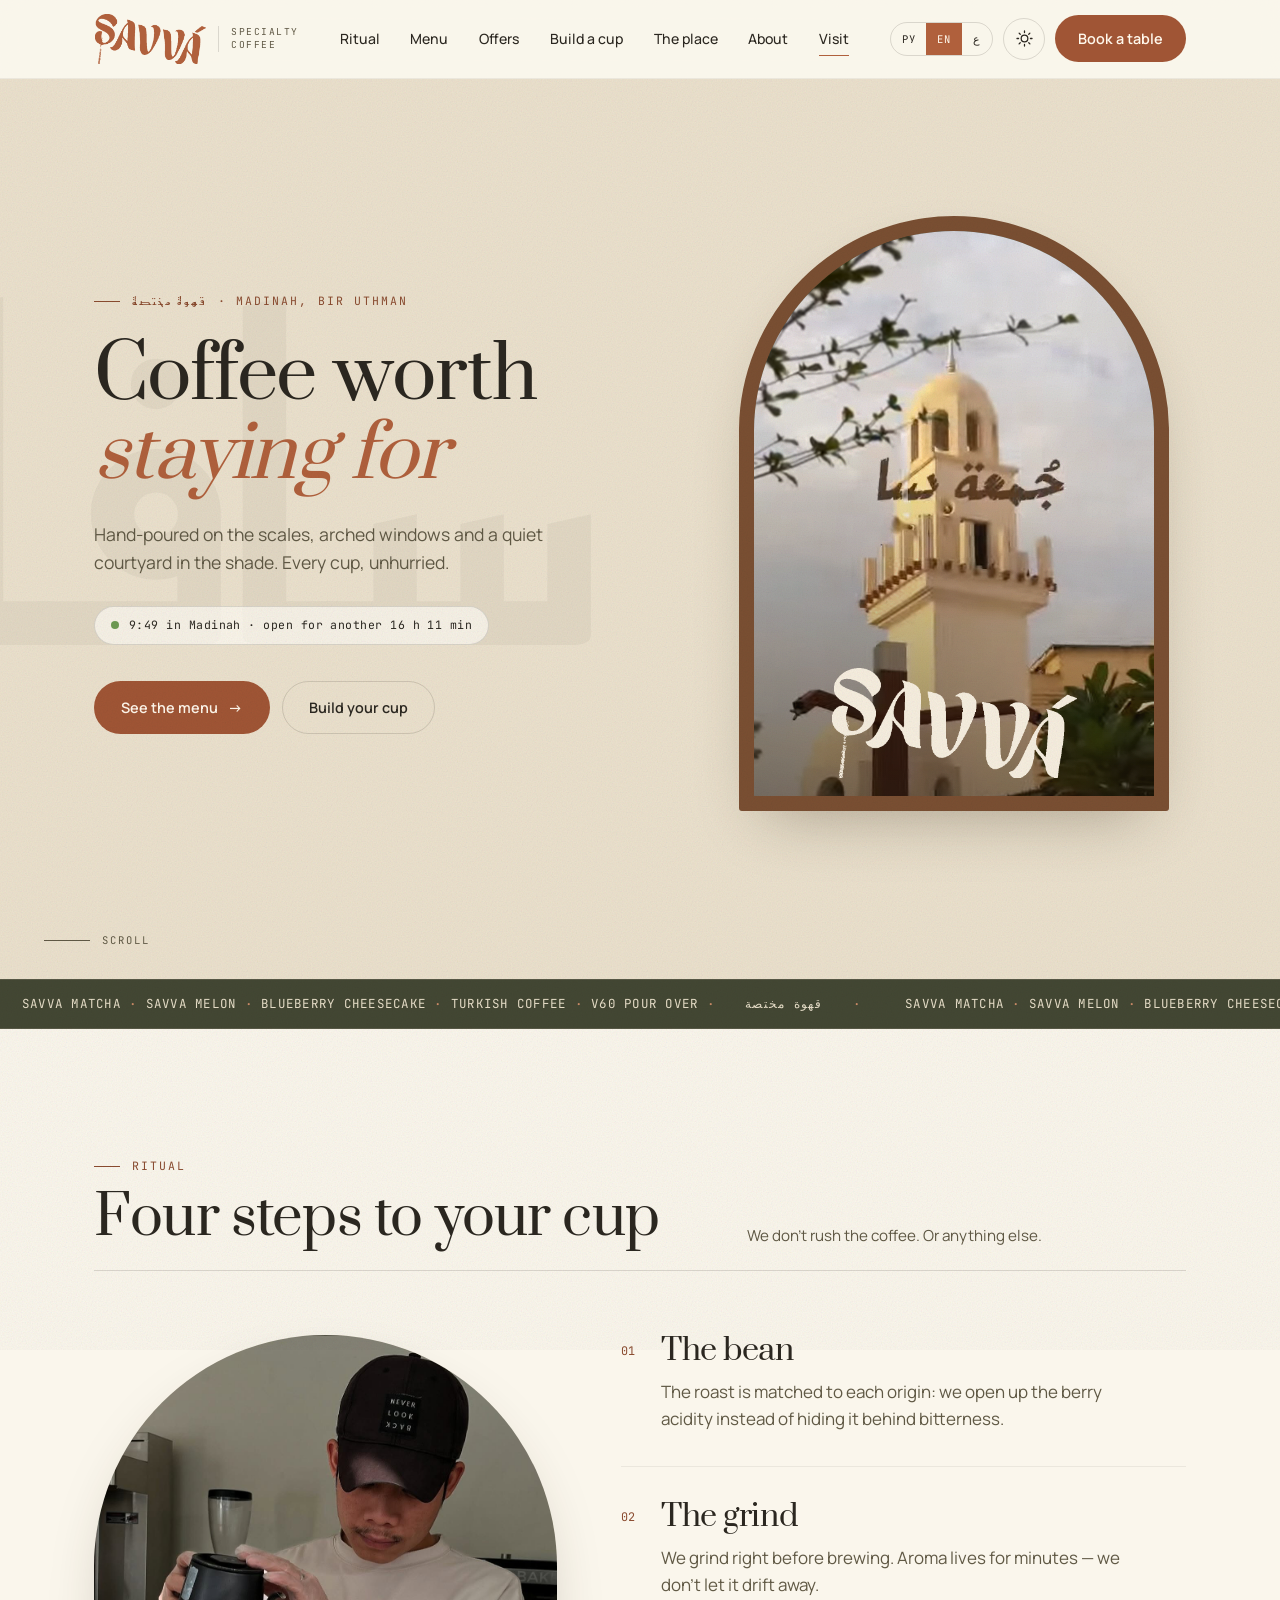
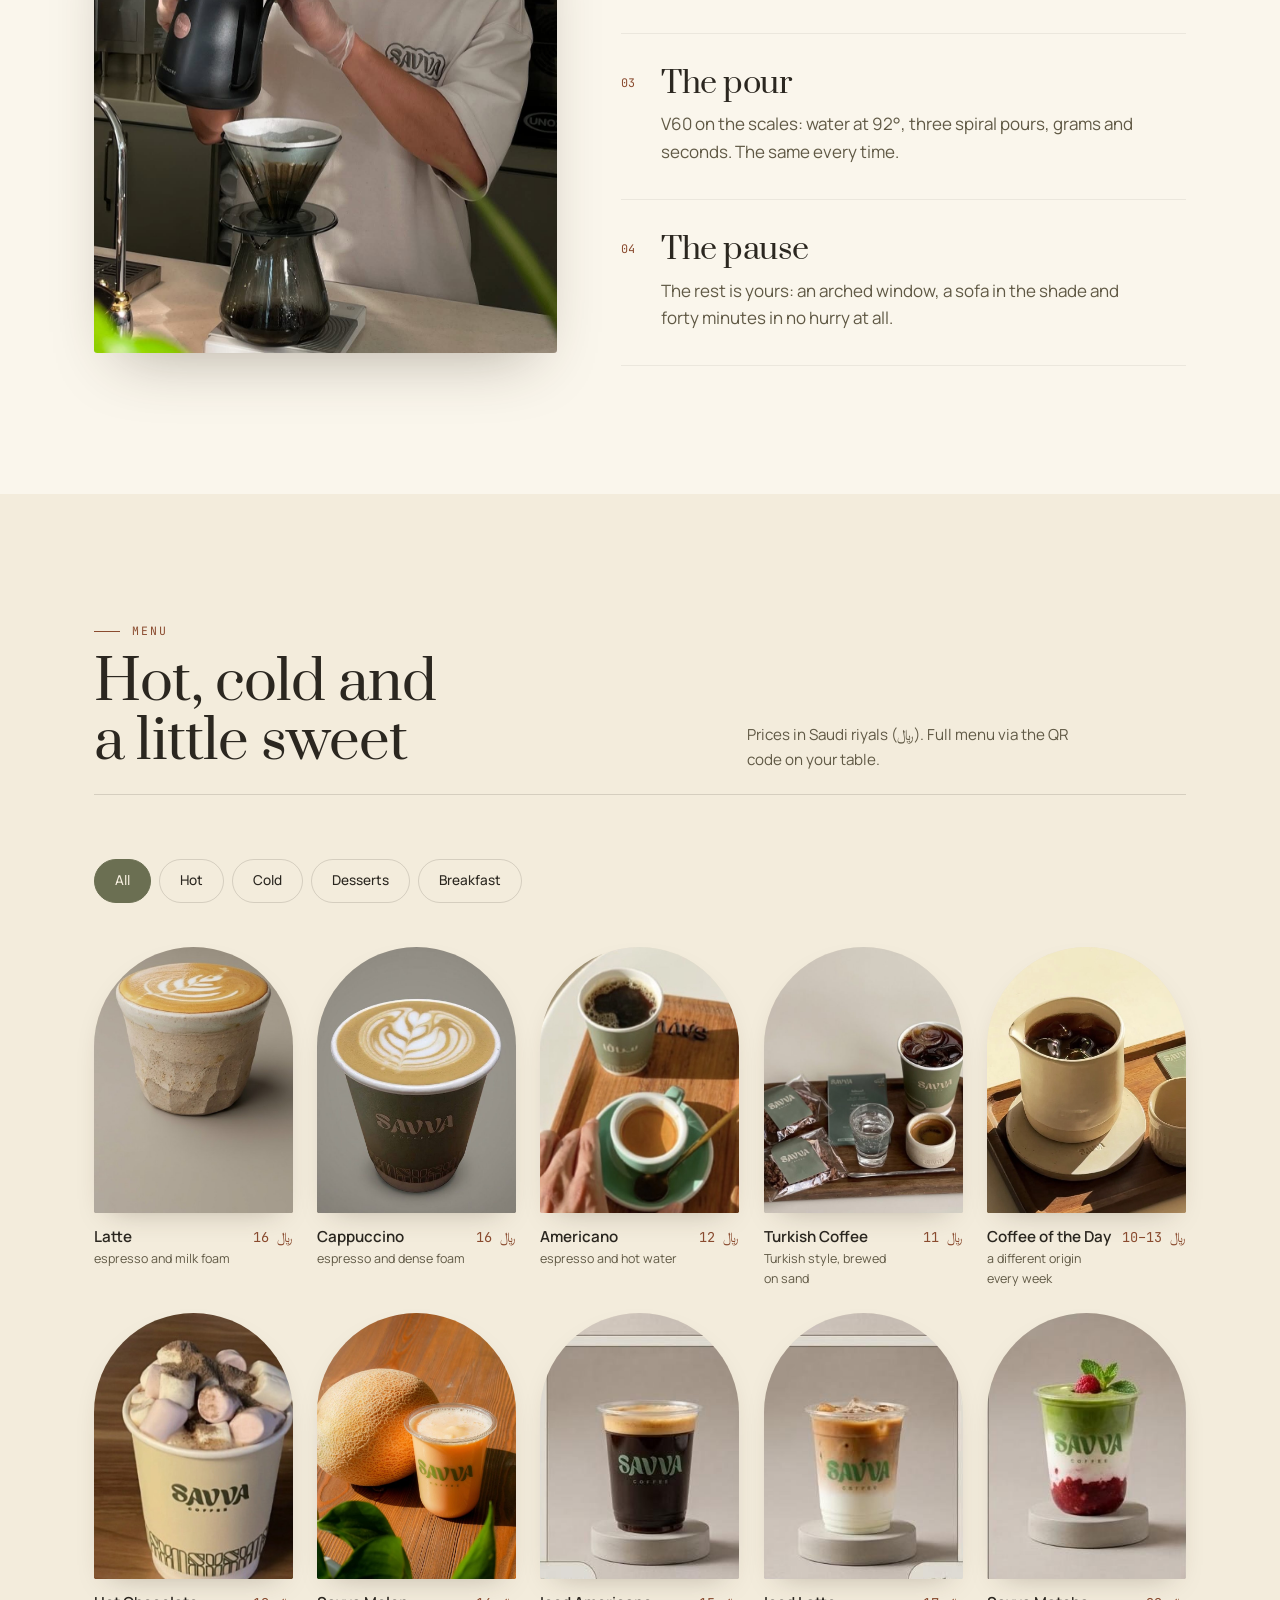
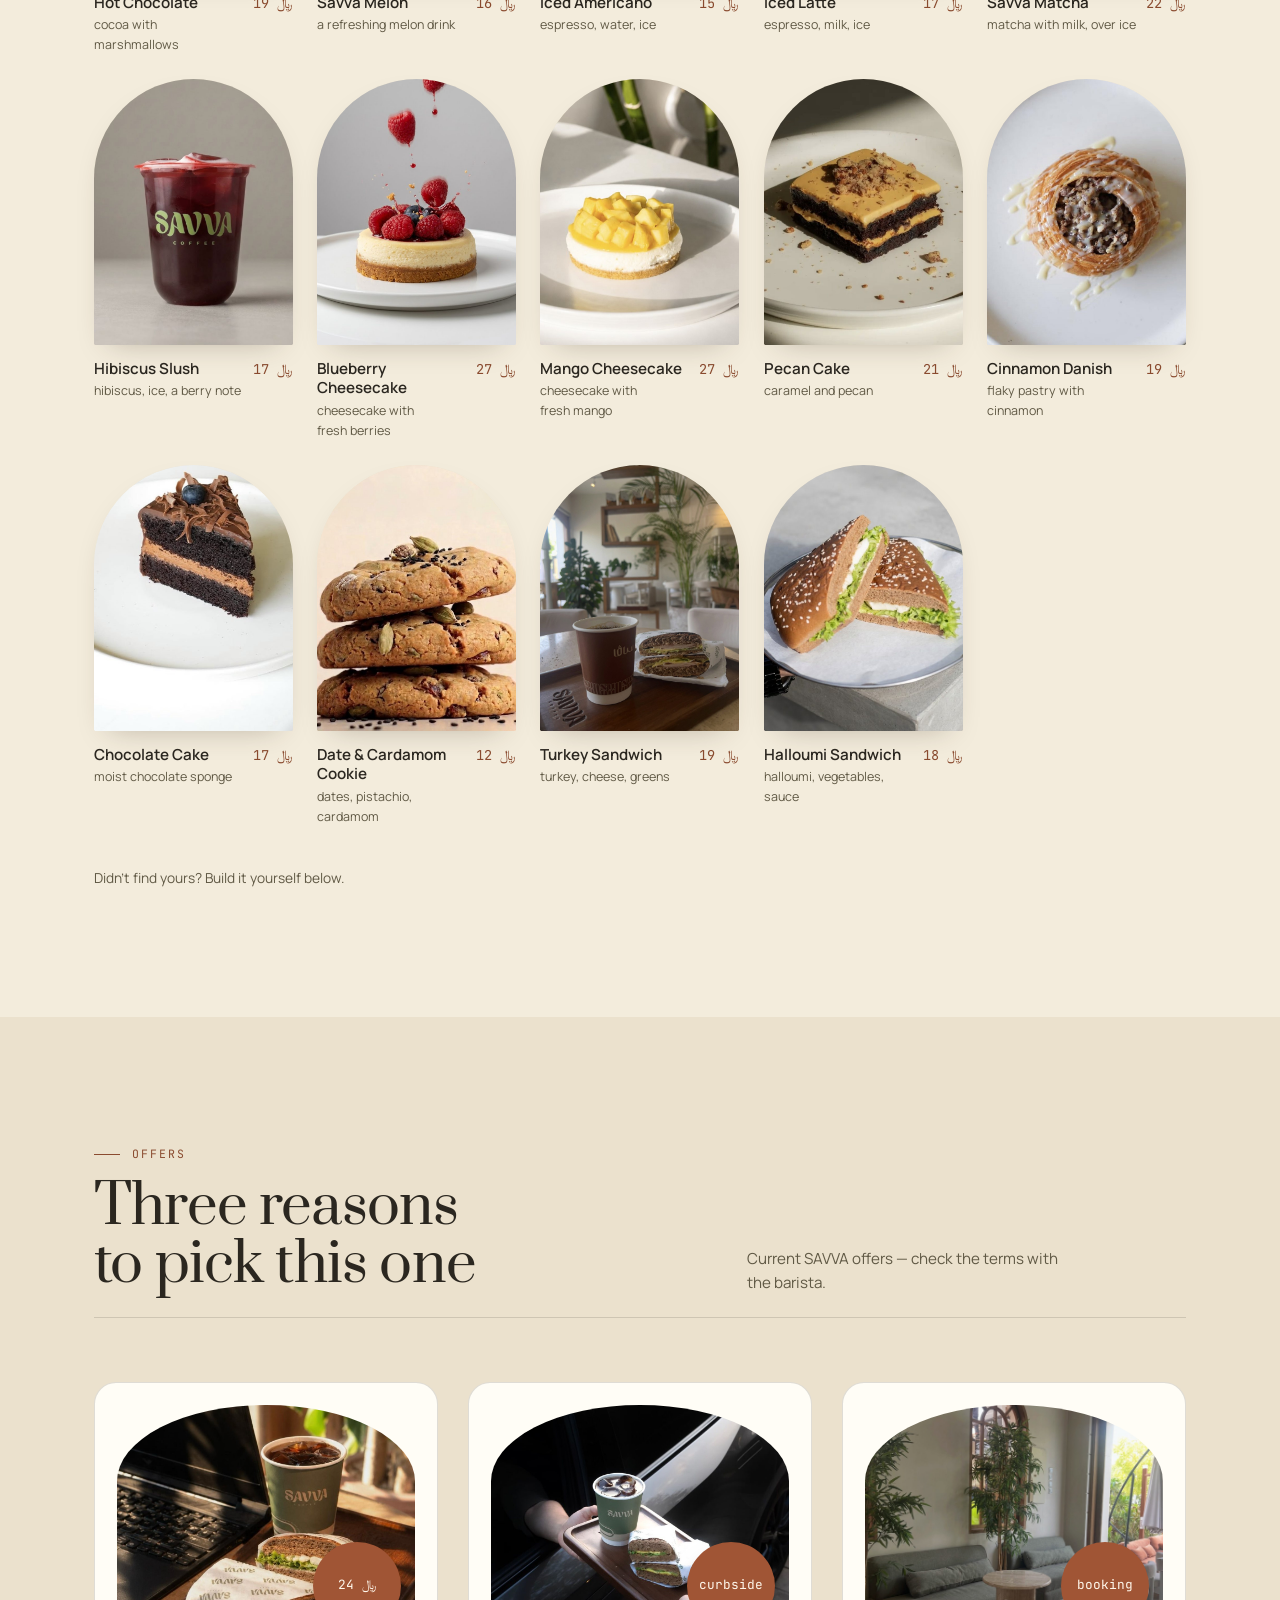
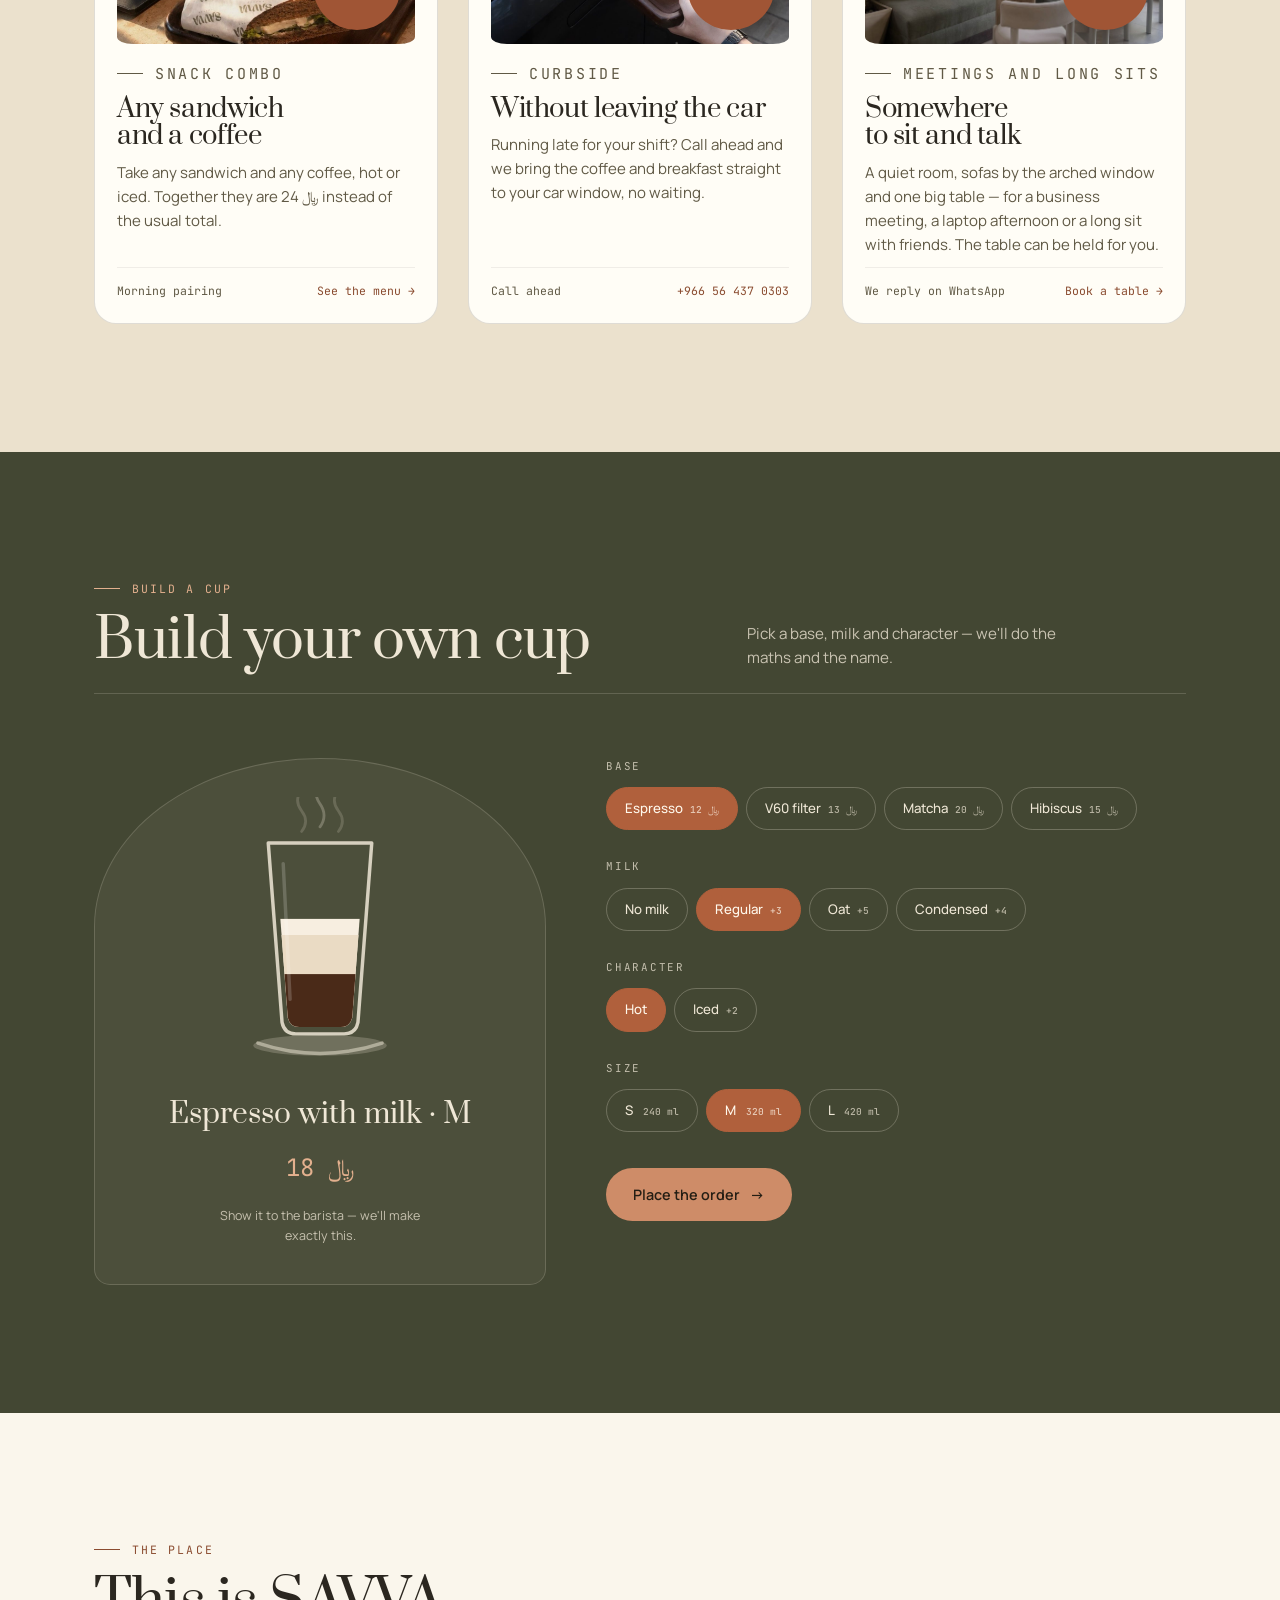
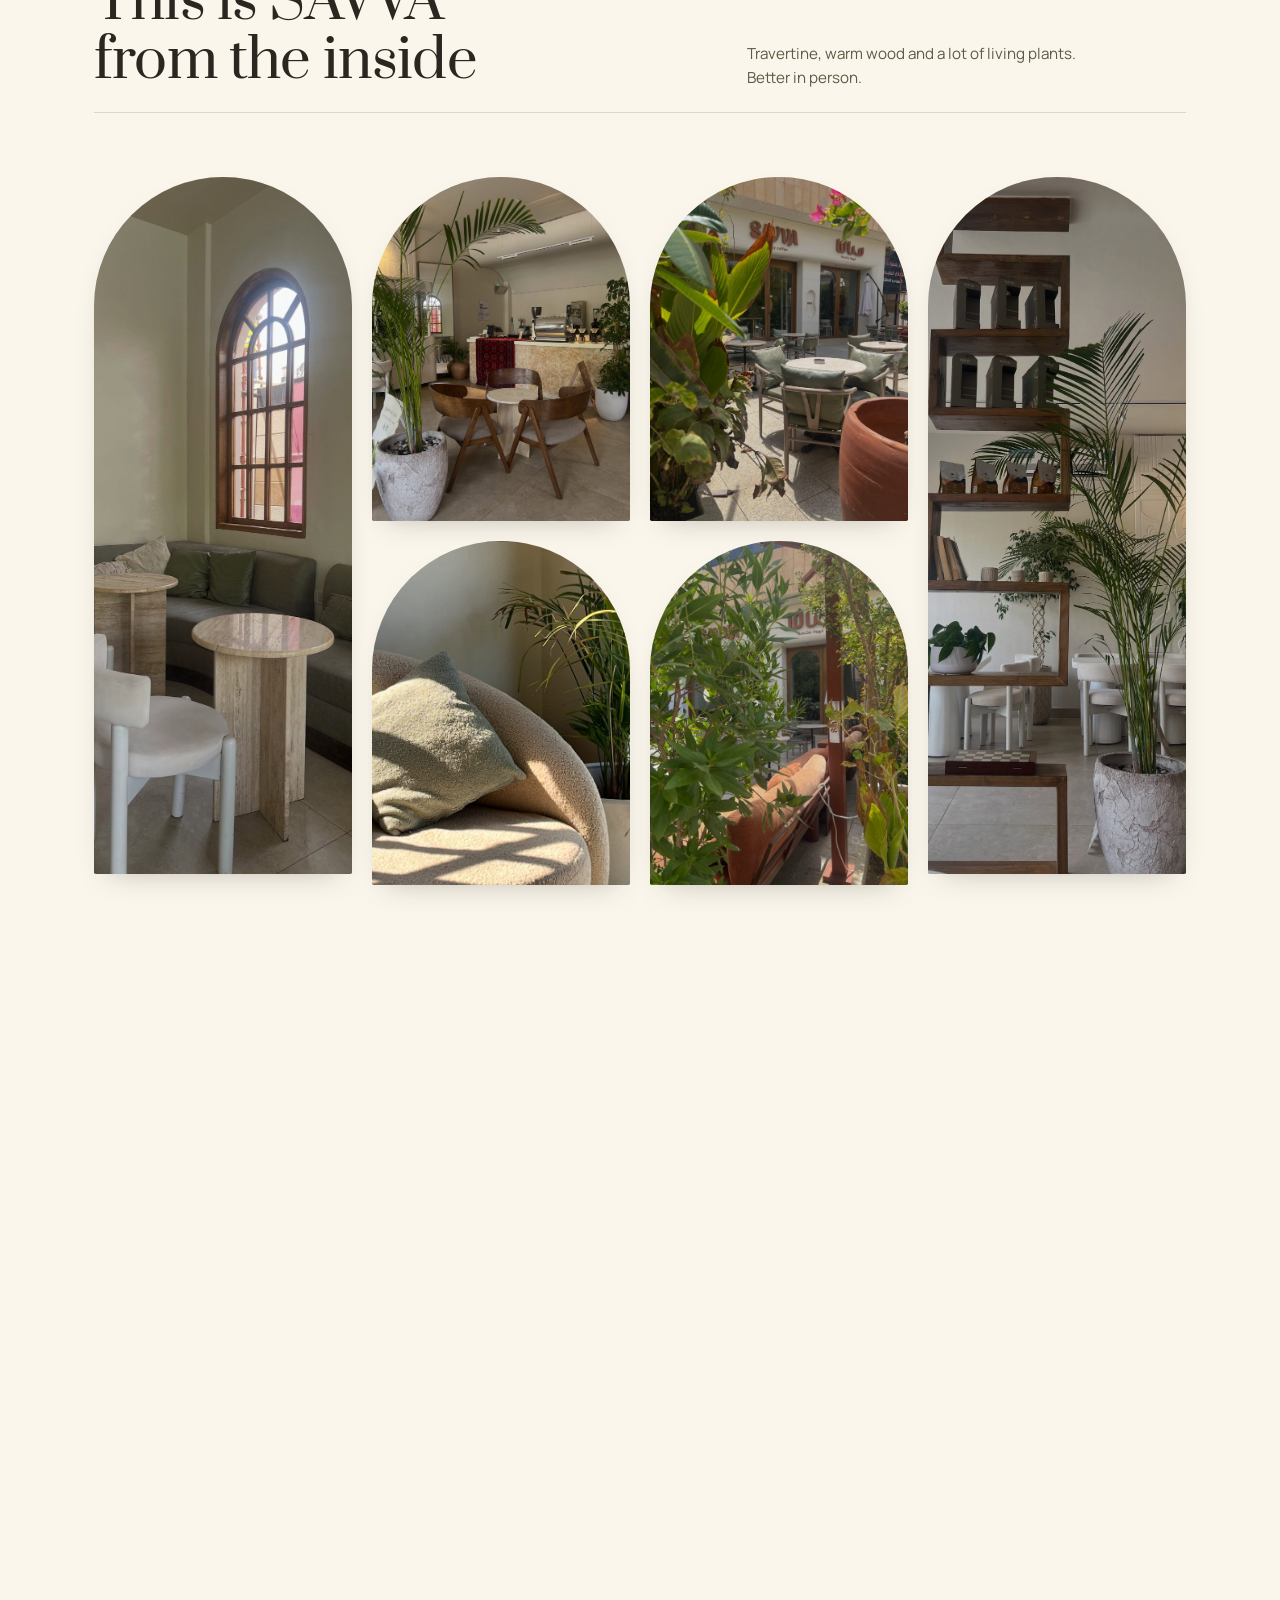
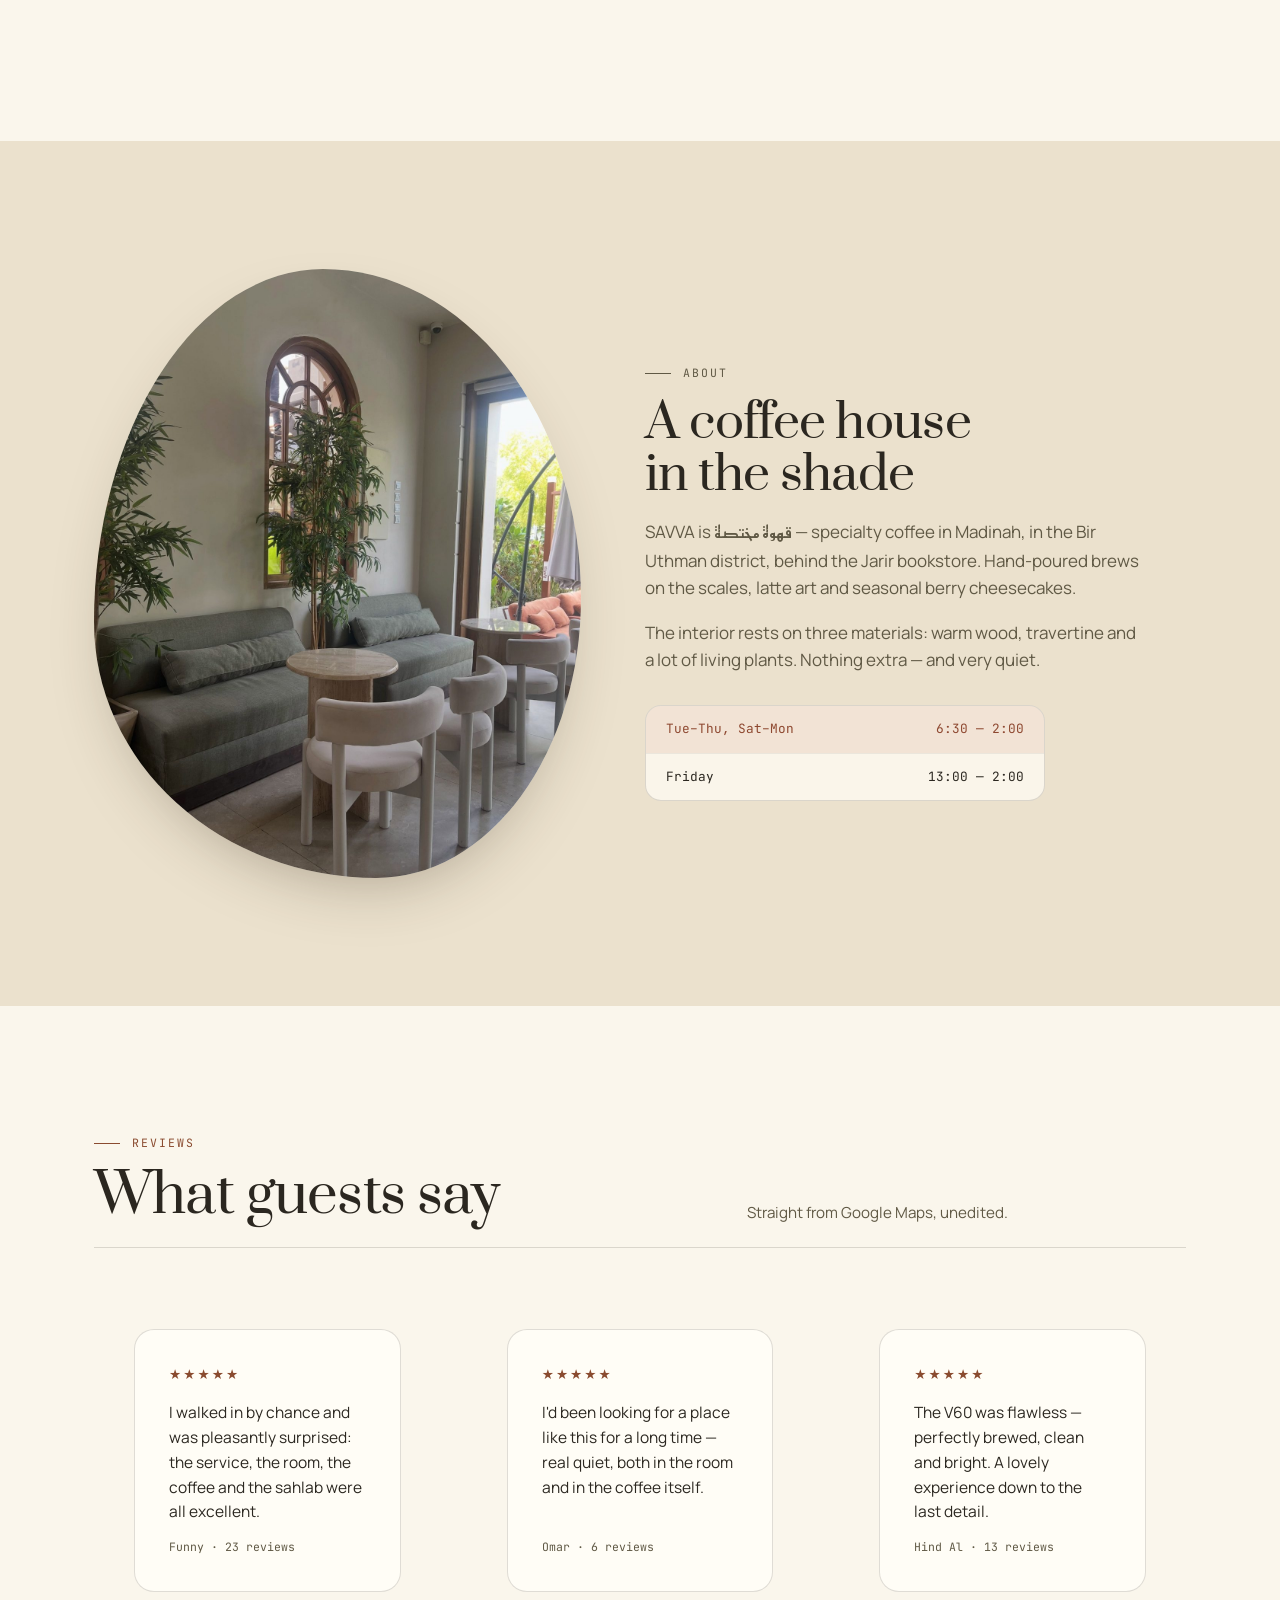
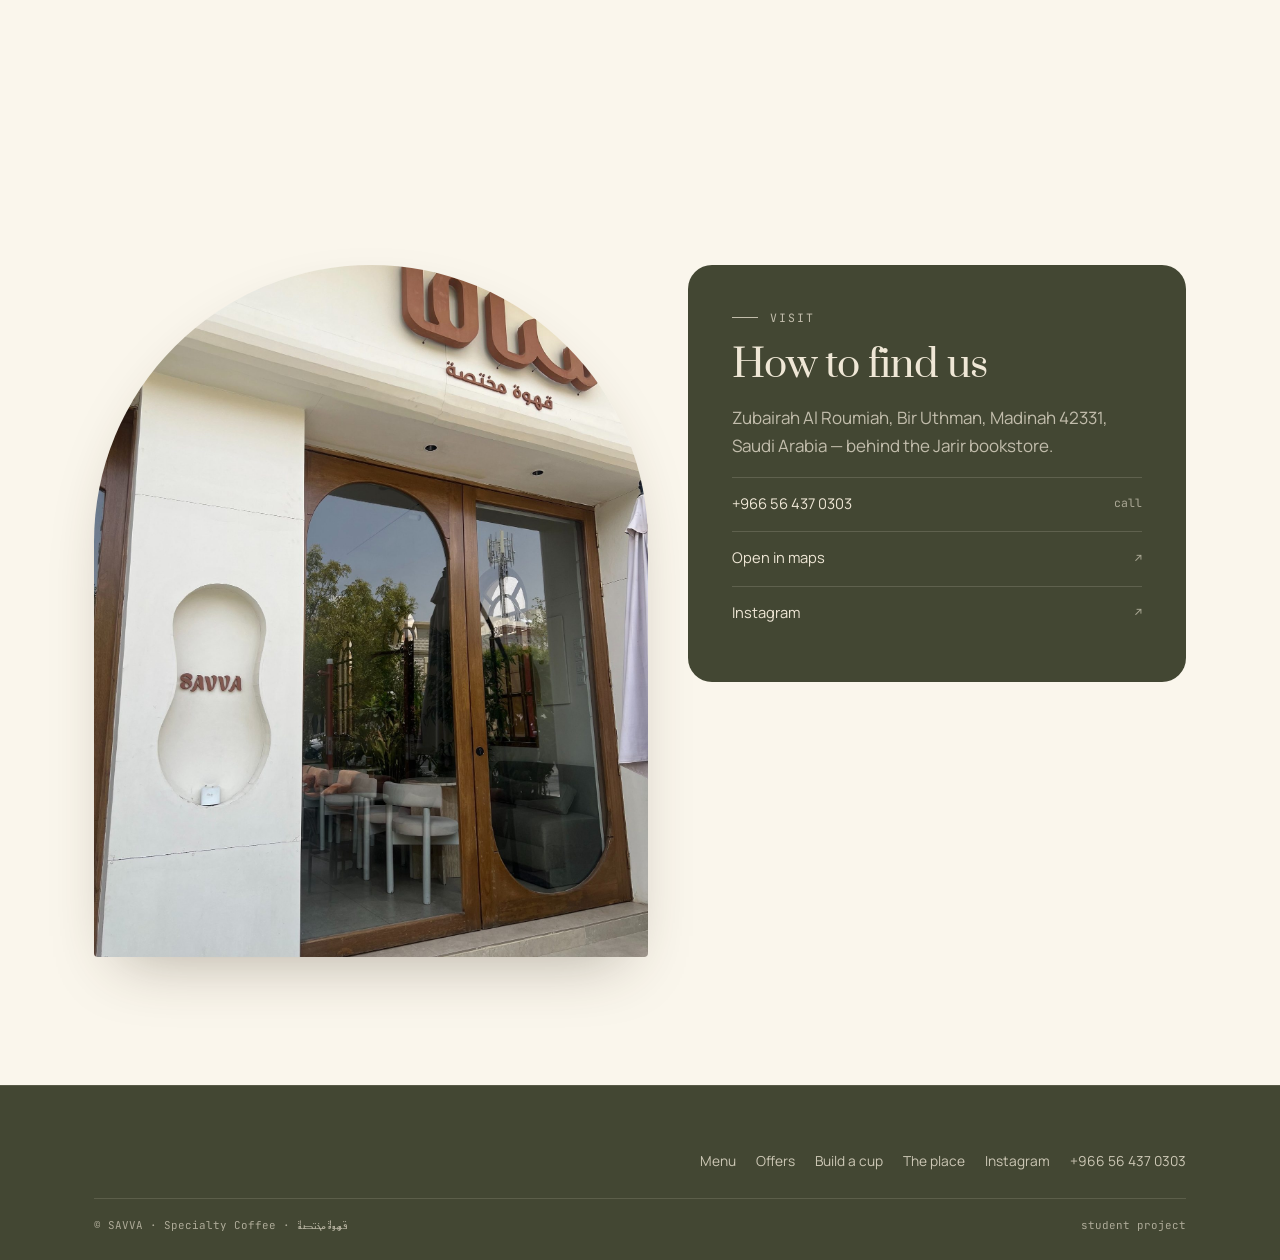
==== commit c1ecda31: "Кнопка конструктора: «Оформить заказ» вместо «Оплатить» Оплата картой ещё не подключена, и «Оплатить" ====
--- a/index.html
+++ b/index.html
@@ -1949,7 +1949,7 @@
 
           <div class="builder__foot">
             <button class="btn" type="button" id="payOrder">
-              <span data-i18n="builder.pay">Оплатить заказ</span>
+              <span data-i18n="builder.pay">Оформить заказ</span>
               <span class="arrow" aria-hidden="true">→</span>
             </button>
           </div>
@@ -2189,7 +2189,7 @@
   <div class="modal__box">
     <button class="modal__close" type="button" data-close data-i18n-aria="a11y.close" aria-label="Закрыть">✕</button>
 
-    <p class="eyebrow" data-i18n="pay.eyebrow">Оплата</p>
+    <p class="eyebrow" data-i18n="pay.eyebrow">Оформление</p>
     <h2 id="payTitle" data-i18n="pay.h2">Ваш заказ</h2>
 
     <p class="pay__order" id="payOrderLine"></p>
@@ -2281,7 +2281,7 @@
       'builder.eyebrow': 'Конструктор', 'builder.h2': 'Соберите свою чашку',
       'builder.note': 'Выберите основу, молоко и характер — мы посчитаем цену и придумаем имя.',
       'builder.hint': 'Покажите бариста — соберём точно так же.',
-      'builder.pay': 'Оплатить заказ', 'builder.svgAlt': 'Предпросмотр напитка',
+      'builder.pay': 'Оформить заказ', 'builder.svgAlt': 'Предпросмотр напитка',
       'opt.base': 'Основа', 'opt.milk': 'Молоко', 'opt.temp': 'Характер', 'opt.size': 'Размер',
       'b.esp': 'Эспрессо', 'b.filter': 'Фильтр V60', 'b.matcha': 'Матча', 'b.hib': 'Каркаде',
       'm.none': 'Без молока', 'm.reg': 'Обычное', 'm.oat': 'Овсяное', 'm.cond': 'Сгущённое',
@@ -2336,7 +2336,7 @@
       'book.manual': 'Открыть WhatsApp вручную',
       'book.msgHead': 'Бронь стола — SAVVA',
 
-      'pay.eyebrow': 'Оплата', 'pay.h2': 'Ваш заказ',
+      'pay.eyebrow': 'Оформление', 'pay.h2': 'Ваш заказ',
       'pay.soon': 'Оплата картой на сайте пока не подключена. Отправьте заказ бариста в WhatsApp — он подтвердит сумму и пришлёт реквизиты.',
       'pay.cardNote': 'Переведите сумму и пришлите чек в WhatsApp. Реквизиты:',
       'pay.send': 'Отправить заказ в WhatsApp',
@@ -2383,7 +2383,7 @@
       'builder.eyebrow': 'Build a cup', 'builder.h2': 'Build your own cup',
       'builder.note': "Pick a base, milk and character — we'll do the maths and the name.",
       'builder.hint': "Show it to the barista — we'll make exactly this.",
-      'builder.pay': 'Pay for the order', 'builder.svgAlt': 'Drink preview',
+      'builder.pay': 'Place the order', 'builder.svgAlt': 'Drink preview',
       'opt.base': 'Base', 'opt.milk': 'Milk', 'opt.temp': 'Character', 'opt.size': 'Size',
       'b.esp': 'Espresso', 'b.filter': 'V60 filter', 'b.matcha': 'Matcha', 'b.hib': 'Hibiscus',
       'm.none': 'No milk', 'm.reg': 'Regular', 'm.oat': 'Oat', 'm.cond': 'Condensed',
@@ -2438,7 +2438,7 @@
       'book.manual': 'Open WhatsApp manually',
       'book.msgHead': 'Table booking — SAVVA',
 
-      'pay.eyebrow': 'Payment', 'pay.h2': 'Your order',
+      'pay.eyebrow': 'Checkout', 'pay.h2': 'Your order',
       'pay.soon': 'Card payment on the site is not wired up yet. Send the order to the barista on WhatsApp — they will confirm the total and send the details.',
       'pay.cardNote': 'Transfer the amount and send the receipt on WhatsApp. Details:',
       'pay.send': 'Send the order on WhatsApp',
@@ -2485,7 +2485,7 @@
       'builder.eyebrow': 'اصنع كوبك', 'builder.h2': 'اصنع كوبك بنفسك',
       'builder.note': 'اختر الأساس والحليب والطابع، ونحن نحسب السعر ونختار الاسم.',
       'builder.hint': 'أرِ الباريستا هذه الشاشة، وسنحضّرها تمامًا.',
-      'builder.pay': 'ادفع الطلب', 'builder.svgAlt': 'معاينة المشروب',
+      'builder.pay': 'أتمم الطلب', 'builder.svgAlt': 'معاينة المشروب',
       'opt.base': 'الأساس', 'opt.milk': 'الحليب', 'opt.temp': 'الطابع', 'opt.size': 'الحجم',
       'b.esp': 'إسبريسو', 'b.filter': 'فلتر V60', 'b.matcha': 'ماتشا', 'b.hib': 'كركديه',
       'm.none': 'بدون حليب', 'm.reg': 'حليب عادي', 'm.oat': 'حليب شوفان', 'm.cond': 'حليب مكثّف',
@@ -2540,7 +2540,7 @@
       'book.manual': 'افتح واتساب يدويًا',
       'book.msgHead': 'حجز طاولة — SAVVA',
 
-      'pay.eyebrow': 'الدفع', 'pay.h2': 'طلبك',
+      'pay.eyebrow': 'إتمام الطلب', 'pay.h2': 'طلبك',
       'pay.soon': 'الدفع بالبطاقة عبر الموقع غير مفعّل بعد. أرسل الطلب إلى الباريستا عبر واتساب، وسيؤكّد المبلغ ويرسل التفاصيل.',
       'pay.cardNote': 'حوّل المبلغ وأرسل الإيصال عبر واتساب. التفاصيل:',
       'pay.send': 'أرسل الطلب عبر واتساب',
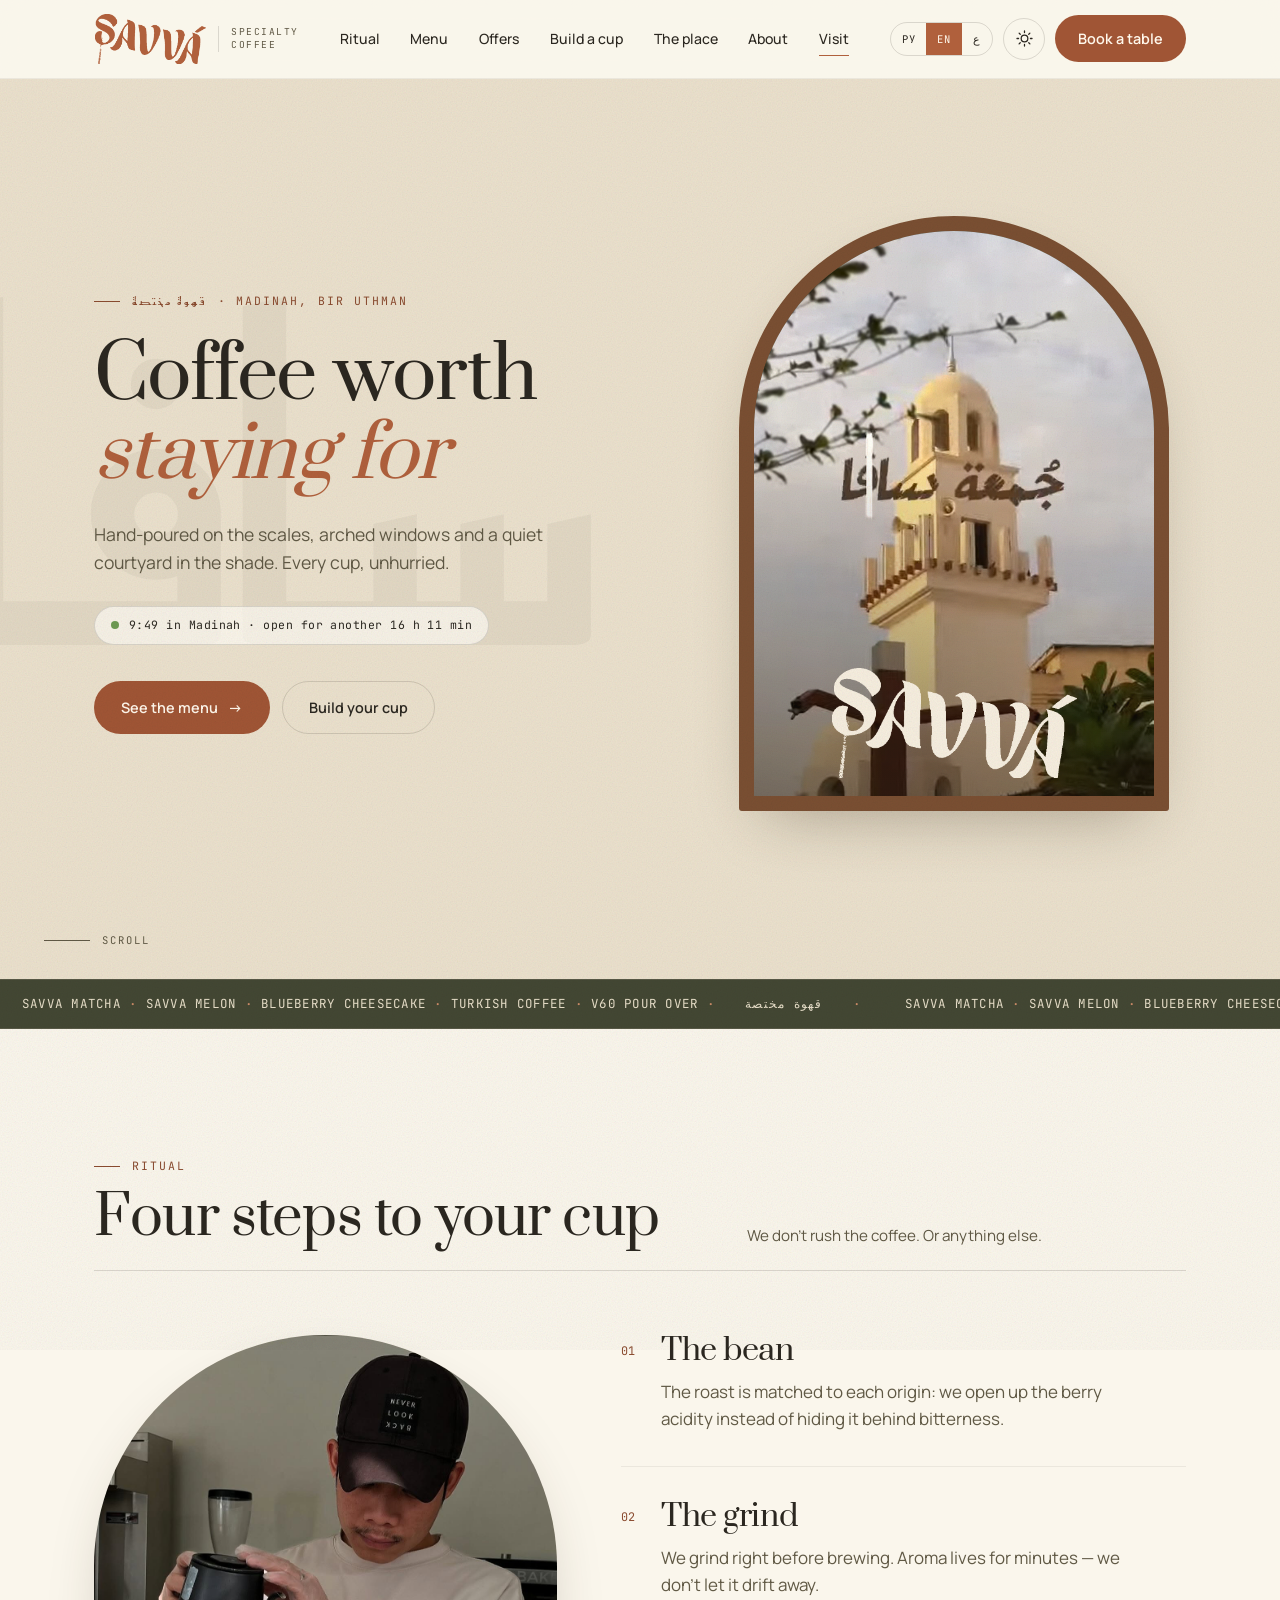
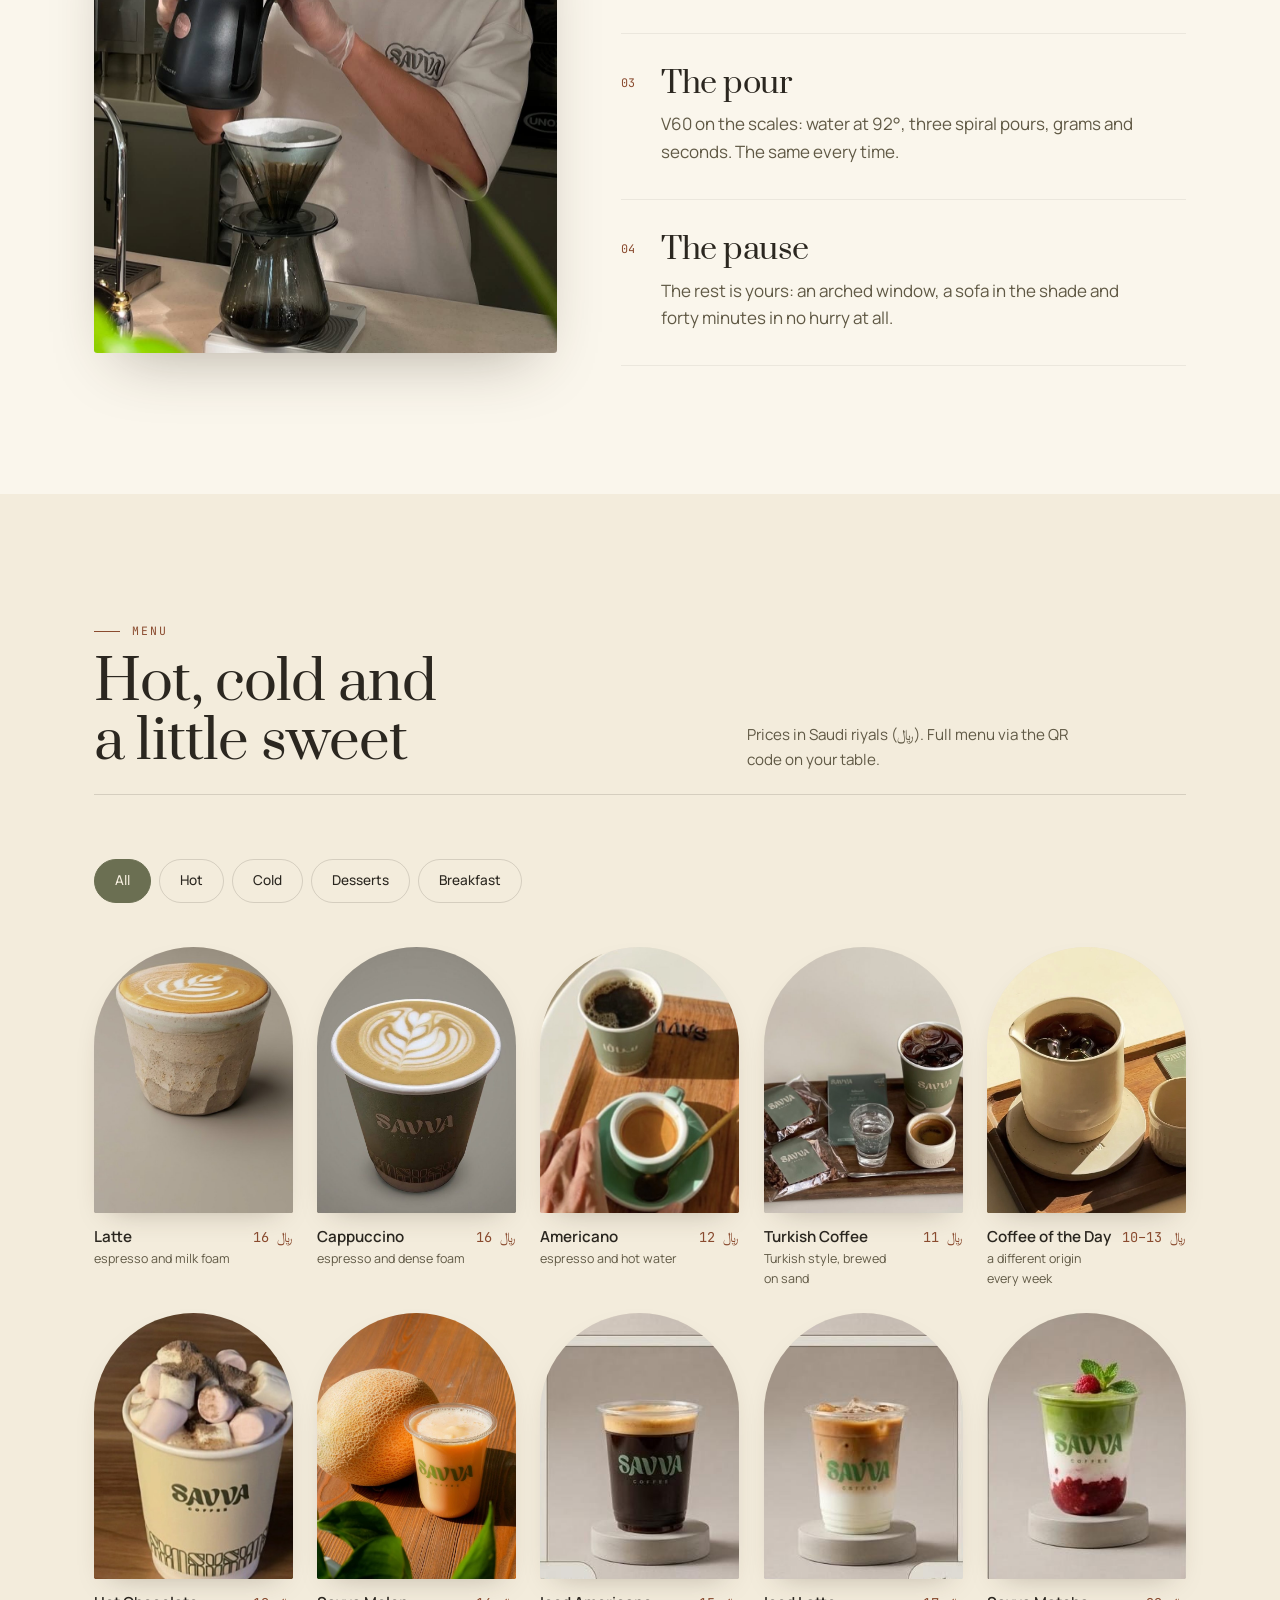
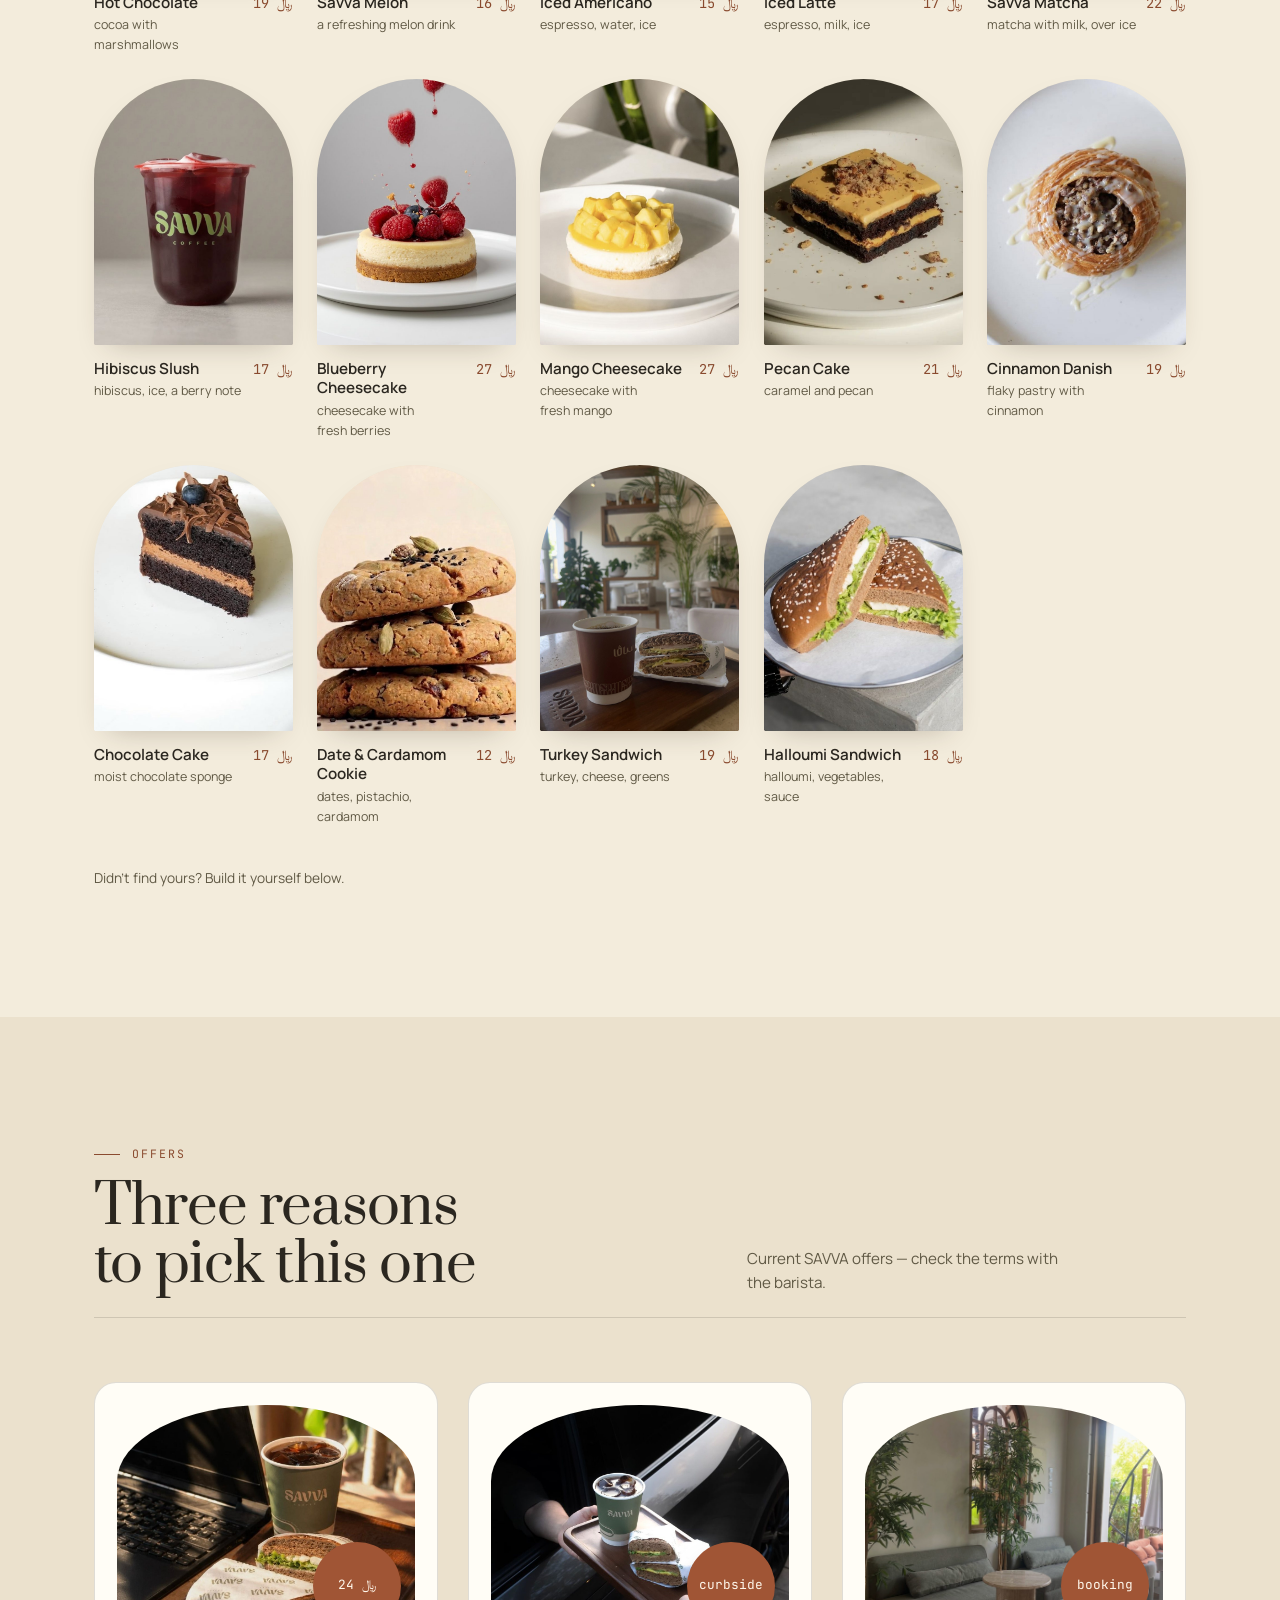
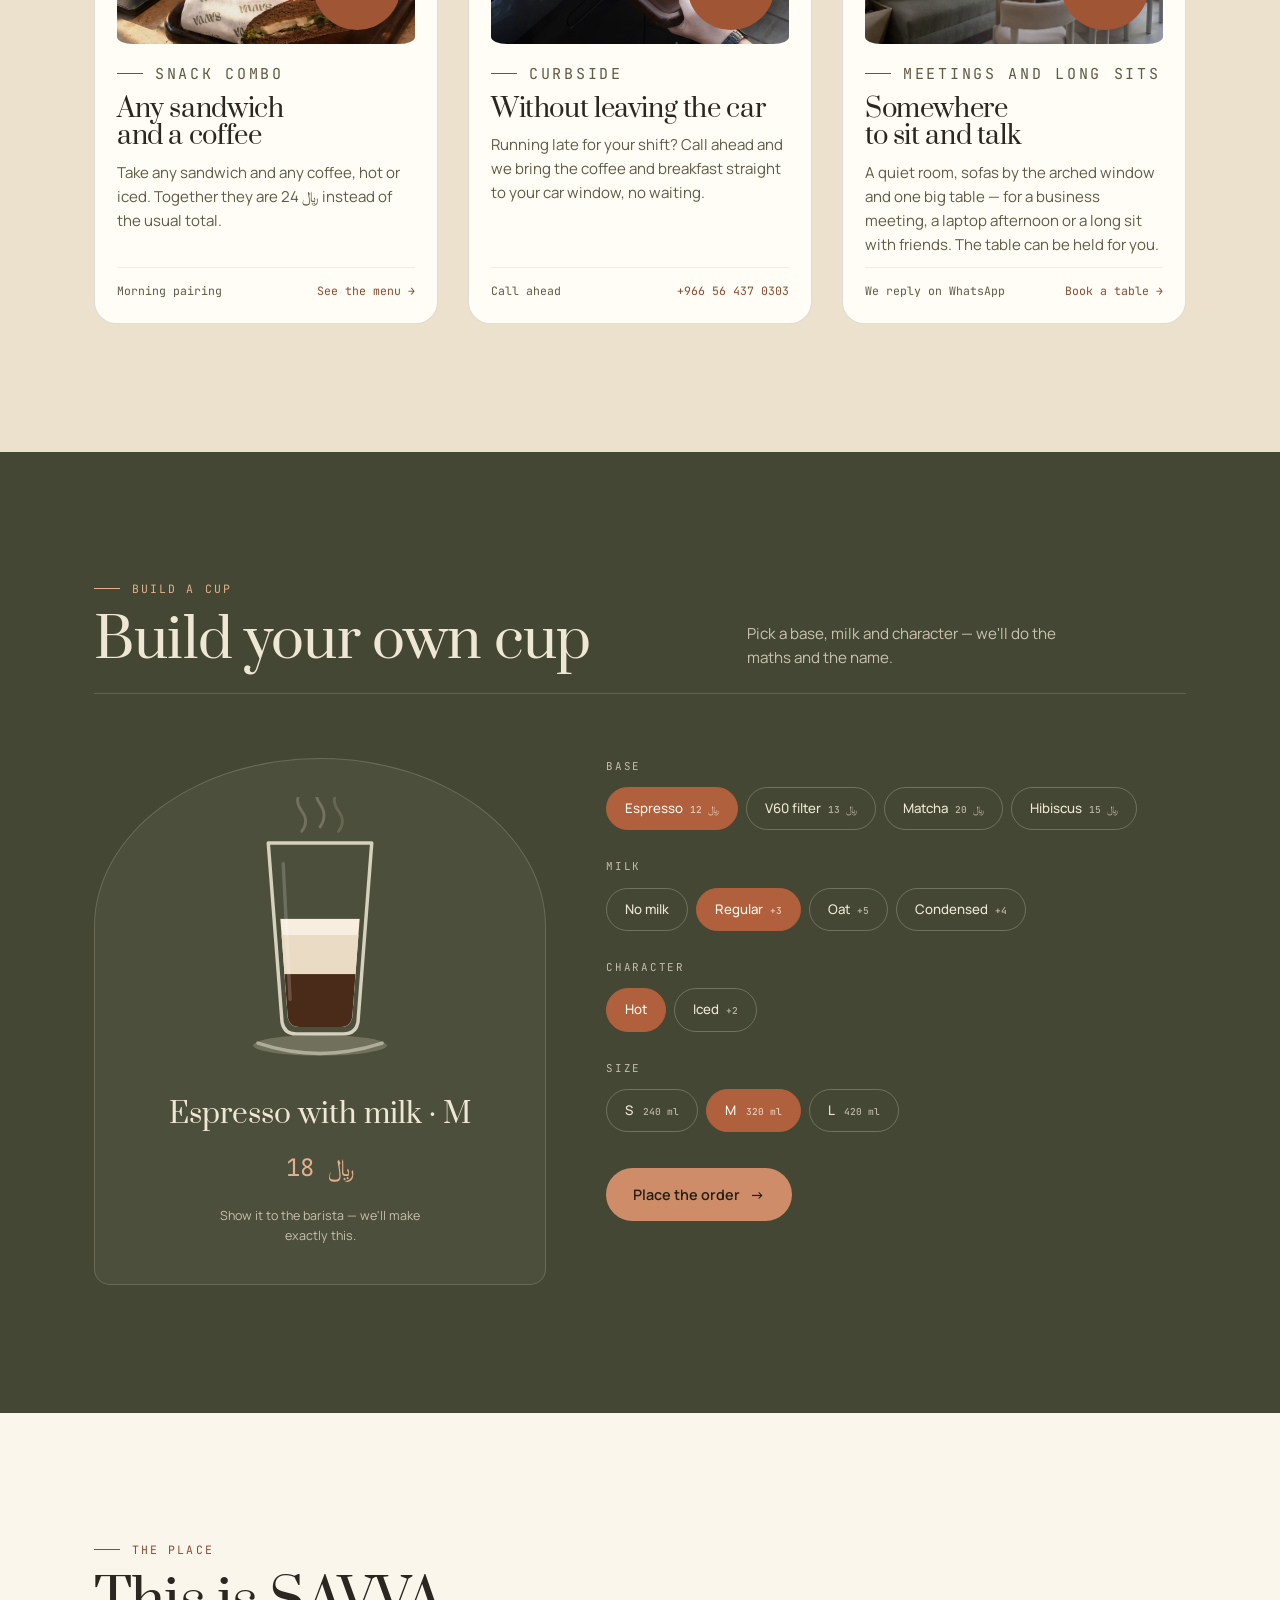
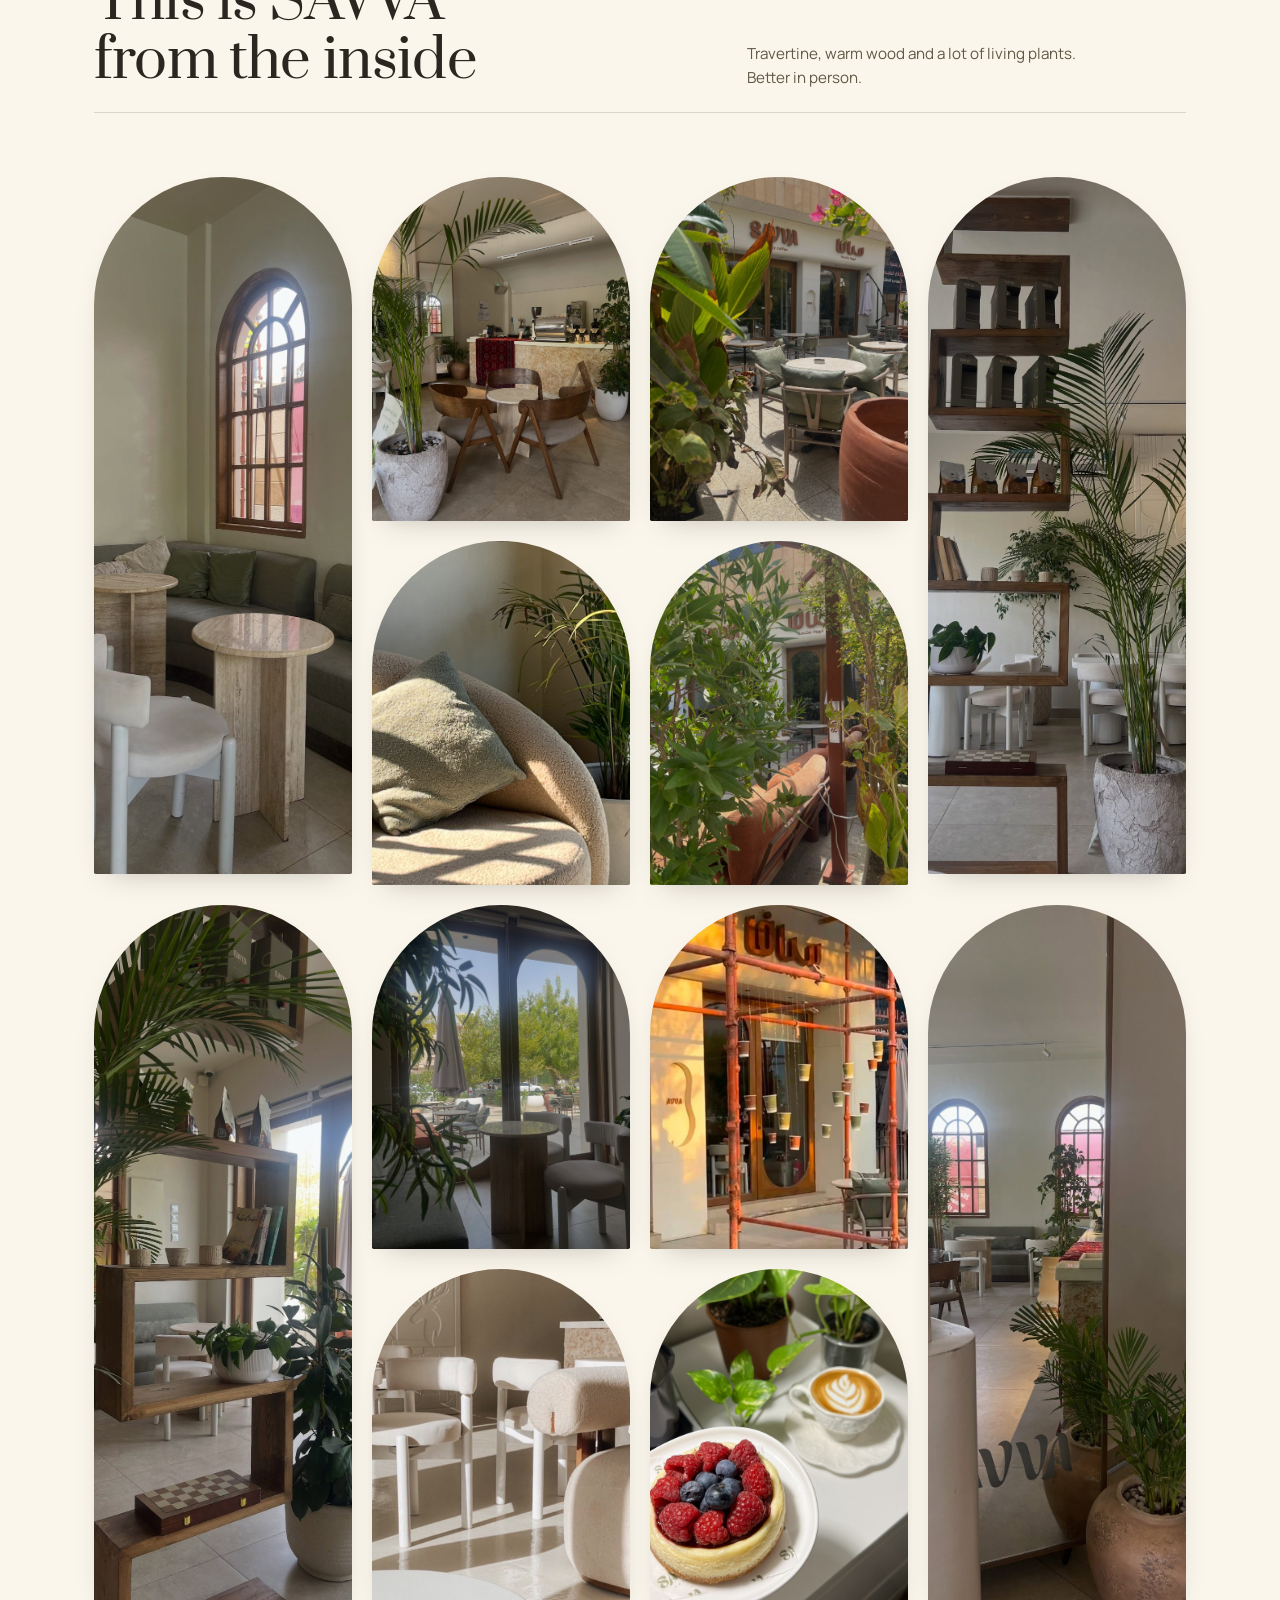
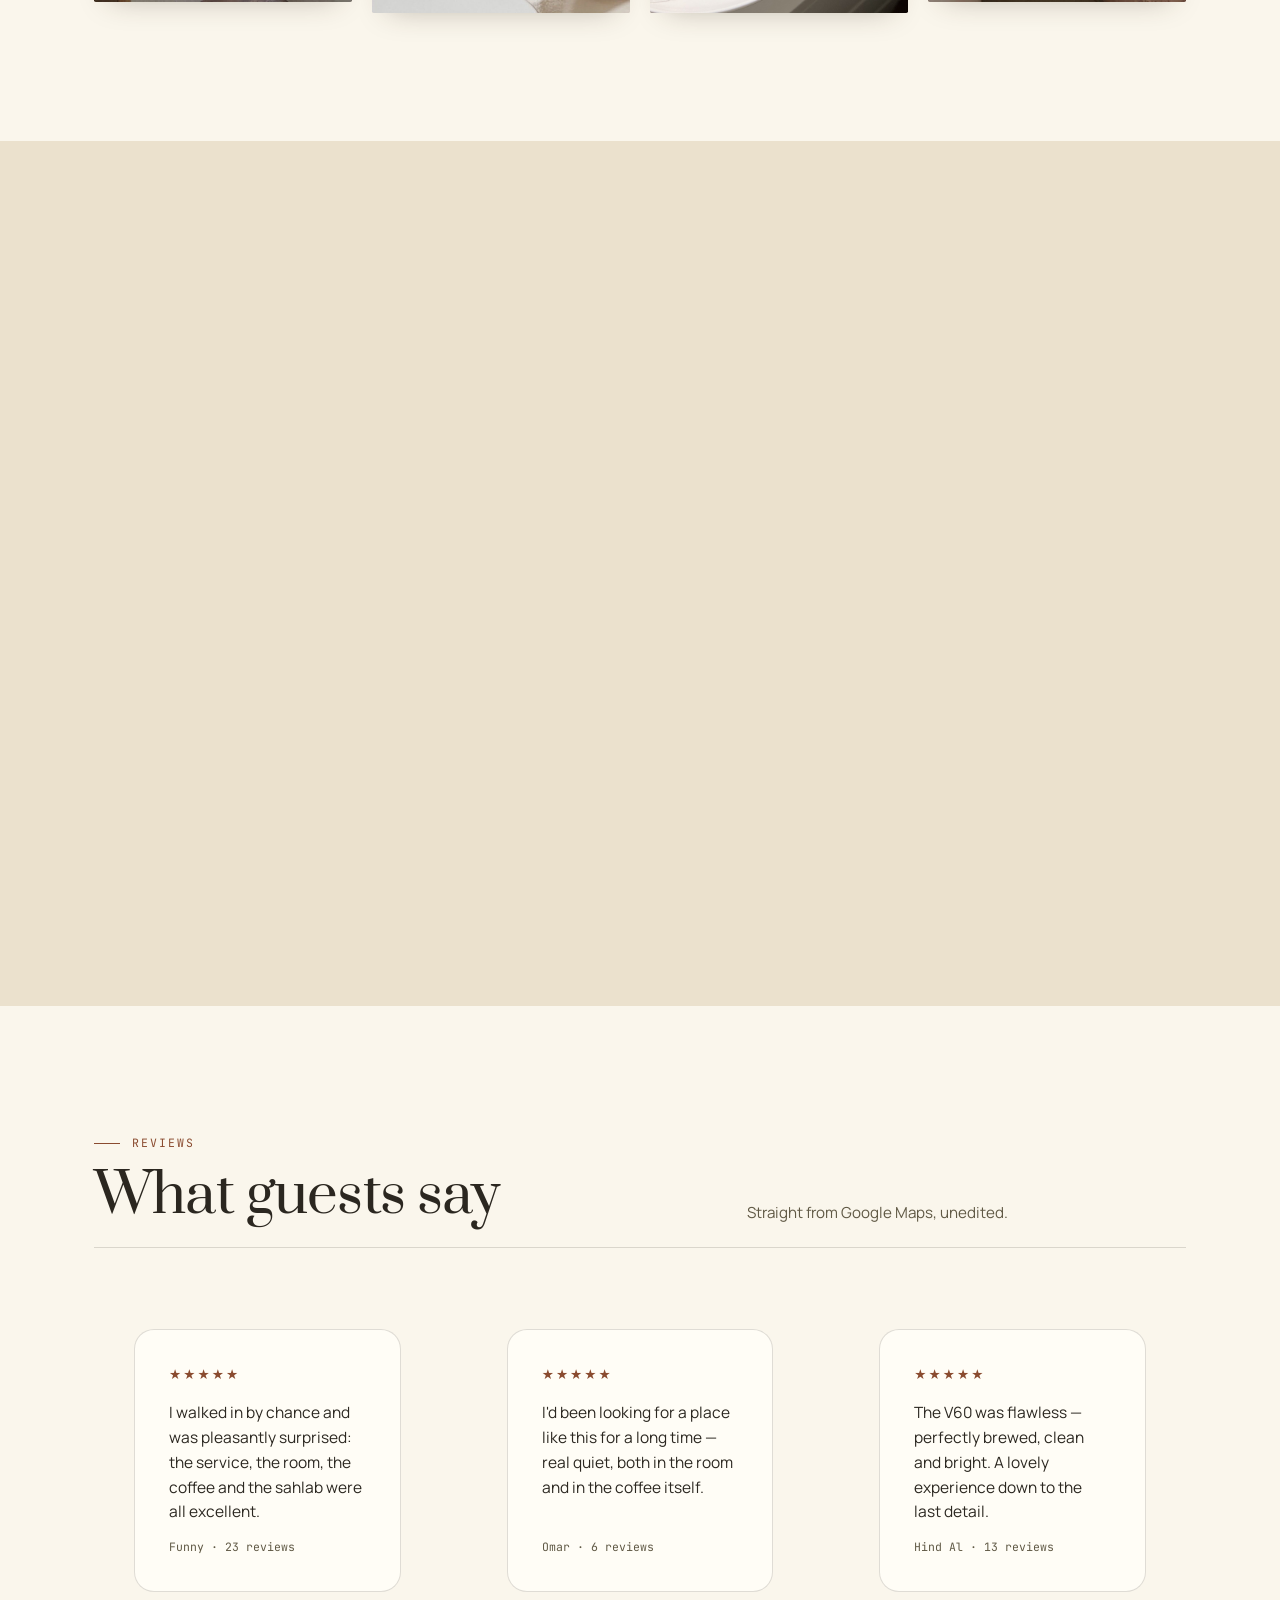
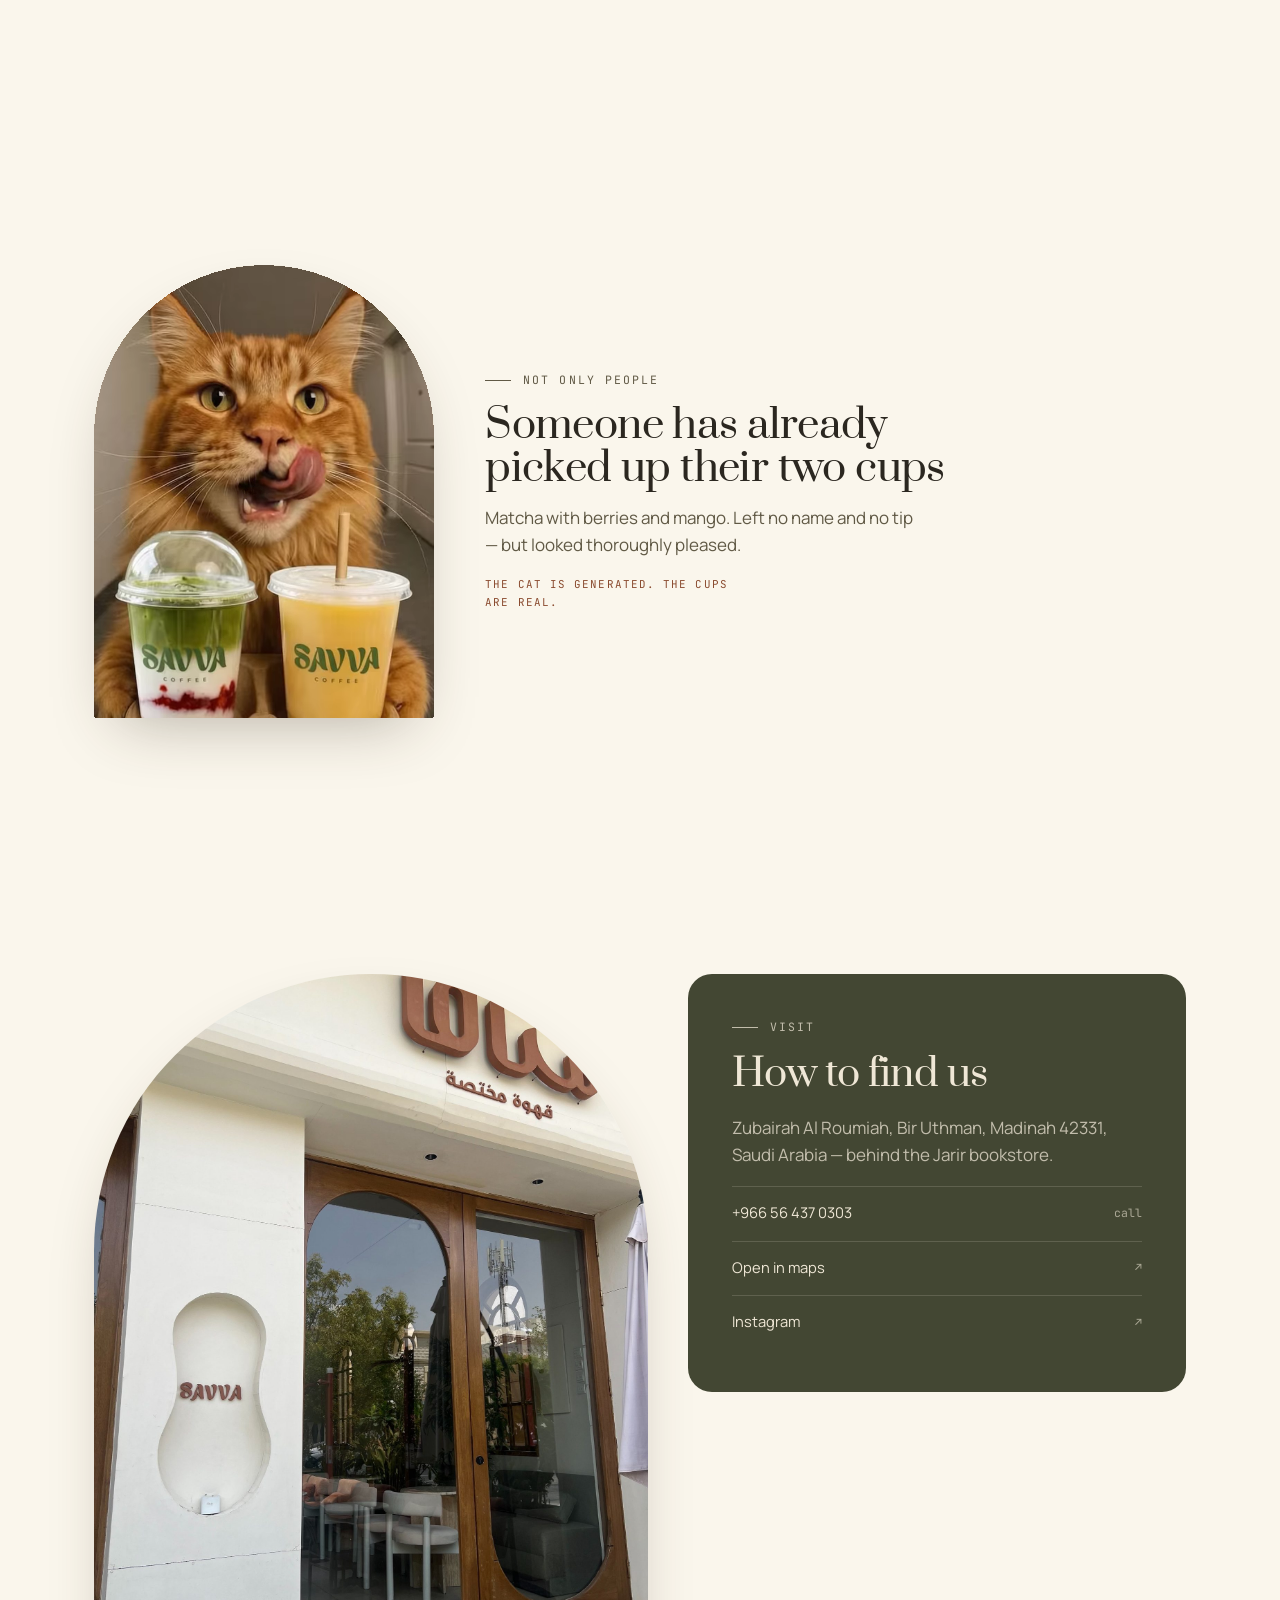
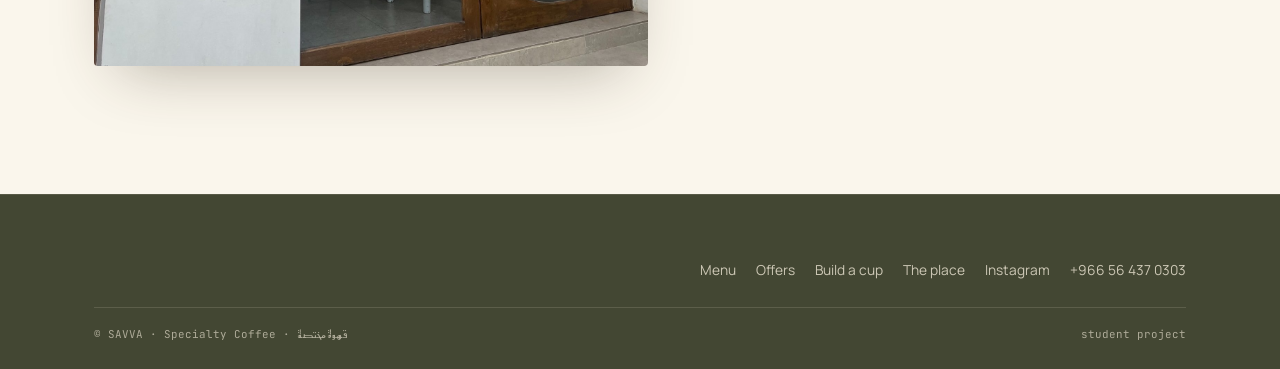
==== commit 7ae638be: "Блок «Не только люди»: кот с двумя стаканами Ролик снят будто в дверной глазок, и светлая область в " ====
--- a/index.html
+++ b/index.html
@@ -1171,6 +1171,45 @@
   font-family: var(--mono);
   font-size: 0.72rem;
   color: var(--ink-soft);
+}
+
+/* --- 14b. Гость ------------------------------------------------------- */
+/* Кадр снят будто в дверной глазок, и вытянутый овал ложится ровно
+   в арку — ту же форму двери, на которой построен весь сайт. */
+.guest__grid {
+  display: grid;
+  gap: clamp(24px, 4vw, 52px);
+  grid-template-columns: 1fr;
+  align-items: center;
+}
+@media (min-width: 820px) {
+  /* колонка ровно по ширине арки, иначе она болтается в пустоте */
+  .guest__grid { grid-template-columns: 340px minmax(0, 1fr); }
+}
+
+.guest__arch {
+  width: 100%;
+  max-width: 340px;
+  margin-inline: auto;
+  aspect-ratio: 3 / 4;
+  border-radius: var(--arch);
+  overflow: hidden;
+  background: var(--travertine);
+  box-shadow: var(--shadow);
+}
+.guest__arch video,
+.guest__arch img { display: block; width: 100%; height: 100%; object-fit: cover; }
+
+.guest__text { display: flex; flex-direction: column; gap: 14px; }
+.guest__text h2 { font-size: clamp(1.6rem, 3.4vw, 2.5rem); }
+.guest__text p  { color: var(--ink-soft); max-width: 44ch; }
+.guest__text .guest__note {
+  margin-top: 4px;
+  font-family: var(--mono);
+  font-size: 0.68rem;
+  letter-spacing: 0.1em;
+  text-transform: uppercase;
+  color: var(--rust-text);
 }
 
 /* --- 14a. Окна: бронь стола и оплата --------------------------------- */
@@ -2073,6 +2112,27 @@
           <p class="review__text" data-i18n="rev.t3">Кофе на V60 был безупречным: идеально заварен, чистый и яркий вкус. Прекрасный опыт во всех деталях.</p>
           <footer class="review__who"><span data-i18n="rev.w3">Hind Al · 13 отзывов</span></footer>
         </blockquote>
+      </div>
+    </div>
+  </section>
+
+  <!-- ГОСТЬ -->
+  <section class="guest">
+    <div class="wrap guest__grid">
+      <div class="guest__arch" data-reveal>
+        <video autoplay muted loop playsinline poster="images/cat-guest-poster.jpg"
+               data-i18n-aria="a11y.cat" aria-label="Рыжий кот с двумя стаканами SAVVA">
+          <source src="videos/cat-guest.mp4" type="video/mp4">
+          <source src="videos/cat-guest.webm" type="video/webm">
+          <img src="images/cat-guest-poster.jpg" alt="Рыжий кот держит подставку с двумя стаканами SAVVA">
+        </video>
+      </div>
+
+      <div class="guest__text" data-reveal style="--d:.08s">
+        <p class="eyebrow" data-i18n="guest.eyebrow">Не только люди</p>
+        <h2 data-i18n="guest.h2">Кто-то уже забрал свои два стакана</h2>
+        <p data-i18n="guest.p">Матча с ягодами и манговый. Имени не назвал, чаевых не оставил — но выглядел совершенно довольным.</p>
+        <p class="guest__note" data-i18n="guest.note">Кот сгенерирован. Стаканы настоящие.</p>
       </div>
     </div>
   </section>
@@ -2314,6 +2374,12 @@
       'st.inCity': ' в Медине', 'st.openFor': 'открыто ещё ', 'st.opensIn': 'откроем через ',
       'unit.h': ' ч ', 'unit.m': ' мин',
       'a11y.social': 'Мы в соцсетях', 'a11y.close': 'Закрыть',
+      'a11y.cat': 'Рыжий кот с двумя стаканами SAVVA',
+
+      'guest.eyebrow': 'Не только люди',
+      'guest.h2': 'Кто-то уже забрал свои два стакана',
+      'guest.p': 'Матча с ягодами и манговый. Имени не назвал, чаевых не оставил — но выглядел совершенно довольным.',
+      'guest.note': 'Кот сгенерирован. Стаканы настоящие.',
 
       'o3.seal': 'бронь', 'o3.label': 'Встречи и посиделки',
       'o3.title': 'Есть где сесть и поговорить',
@@ -2416,6 +2482,12 @@
       'st.inCity': ' in Madinah', 'st.openFor': 'open for another ', 'st.opensIn': 'opens in ',
       'unit.h': ' h ', 'unit.m': ' min',
       'a11y.social': 'Find us on social media', 'a11y.close': 'Close',
+      'a11y.cat': 'A ginger cat holding two SAVVA cups',
+
+      'guest.eyebrow': 'Not only people',
+      'guest.h2': 'Someone has already picked up their two cups',
+      'guest.p': 'Matcha with berries and mango. Left no name and no tip — but looked thoroughly pleased.',
+      'guest.note': 'The cat is generated. The cups are real.',
 
       'o3.seal': 'booking', 'o3.label': 'Meetings and long sits',
       'o3.title': 'Somewhere to sit and talk',
@@ -2518,6 +2590,12 @@
       'st.inCity': ' في المدينة', 'st.openFor': 'مفتوح لمدة ', 'st.opensIn': 'يفتح بعد ',
       'unit.h': ' س ', 'unit.m': ' د',
       'a11y.social': 'تابعنا على مواقع التواصل', 'a11y.close': 'إغلاق',
+      'a11y.cat': 'قط برتقالي يحمل كوبين من سافا',
+
+      'guest.eyebrow': 'ليس البشر وحدهم',
+      'guest.h2': 'أحدهم استلم كوبيه بالفعل',
+      'guest.p': 'ماتشا بالتوت ومانجو. لم يترك اسمًا ولا بقشيشًا، لكنه بدا راضيًا تمامًا.',
+      'guest.note': 'القط مولَّد بالذكاء الاصطناعي. الأكواب حقيقية.',
 
       'o3.seal': 'حجز', 'o3.label': 'لقاءات وجلسات',
       'o3.title': 'مكان للجلوس والحديث',
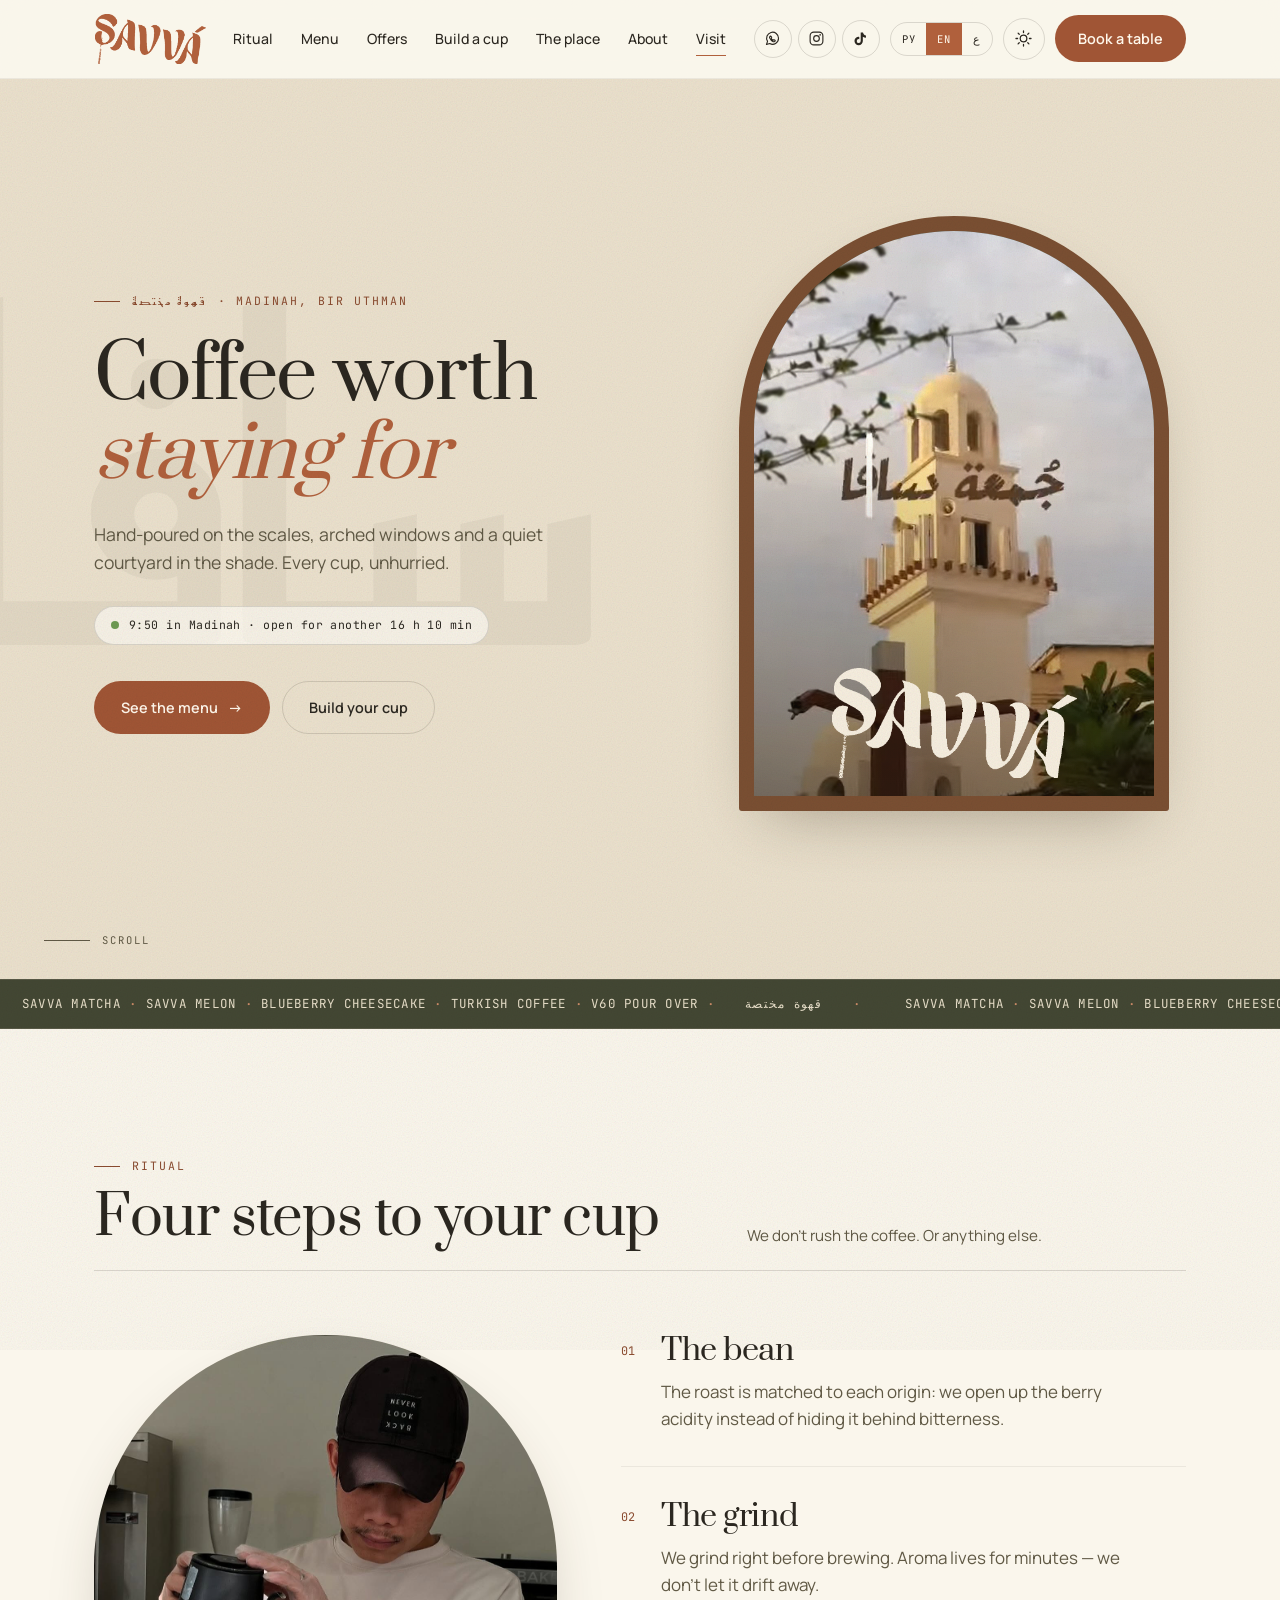
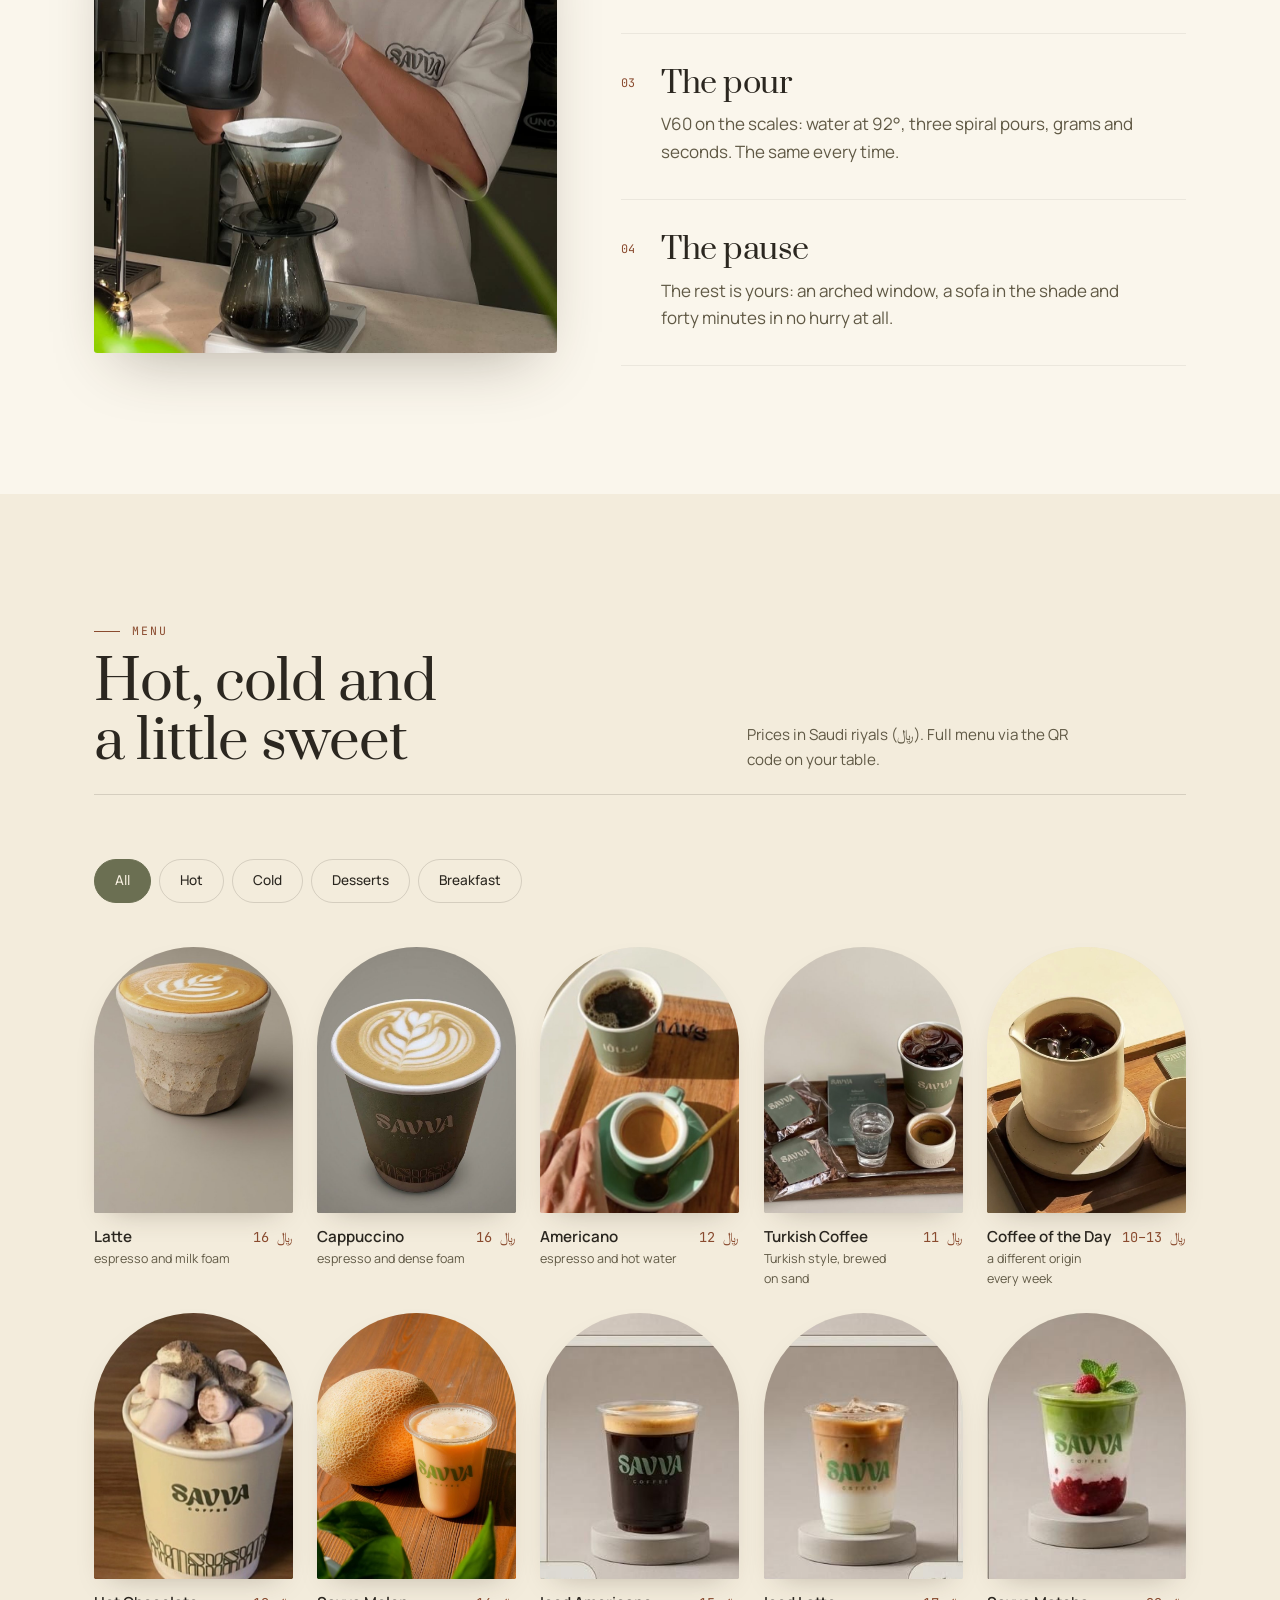
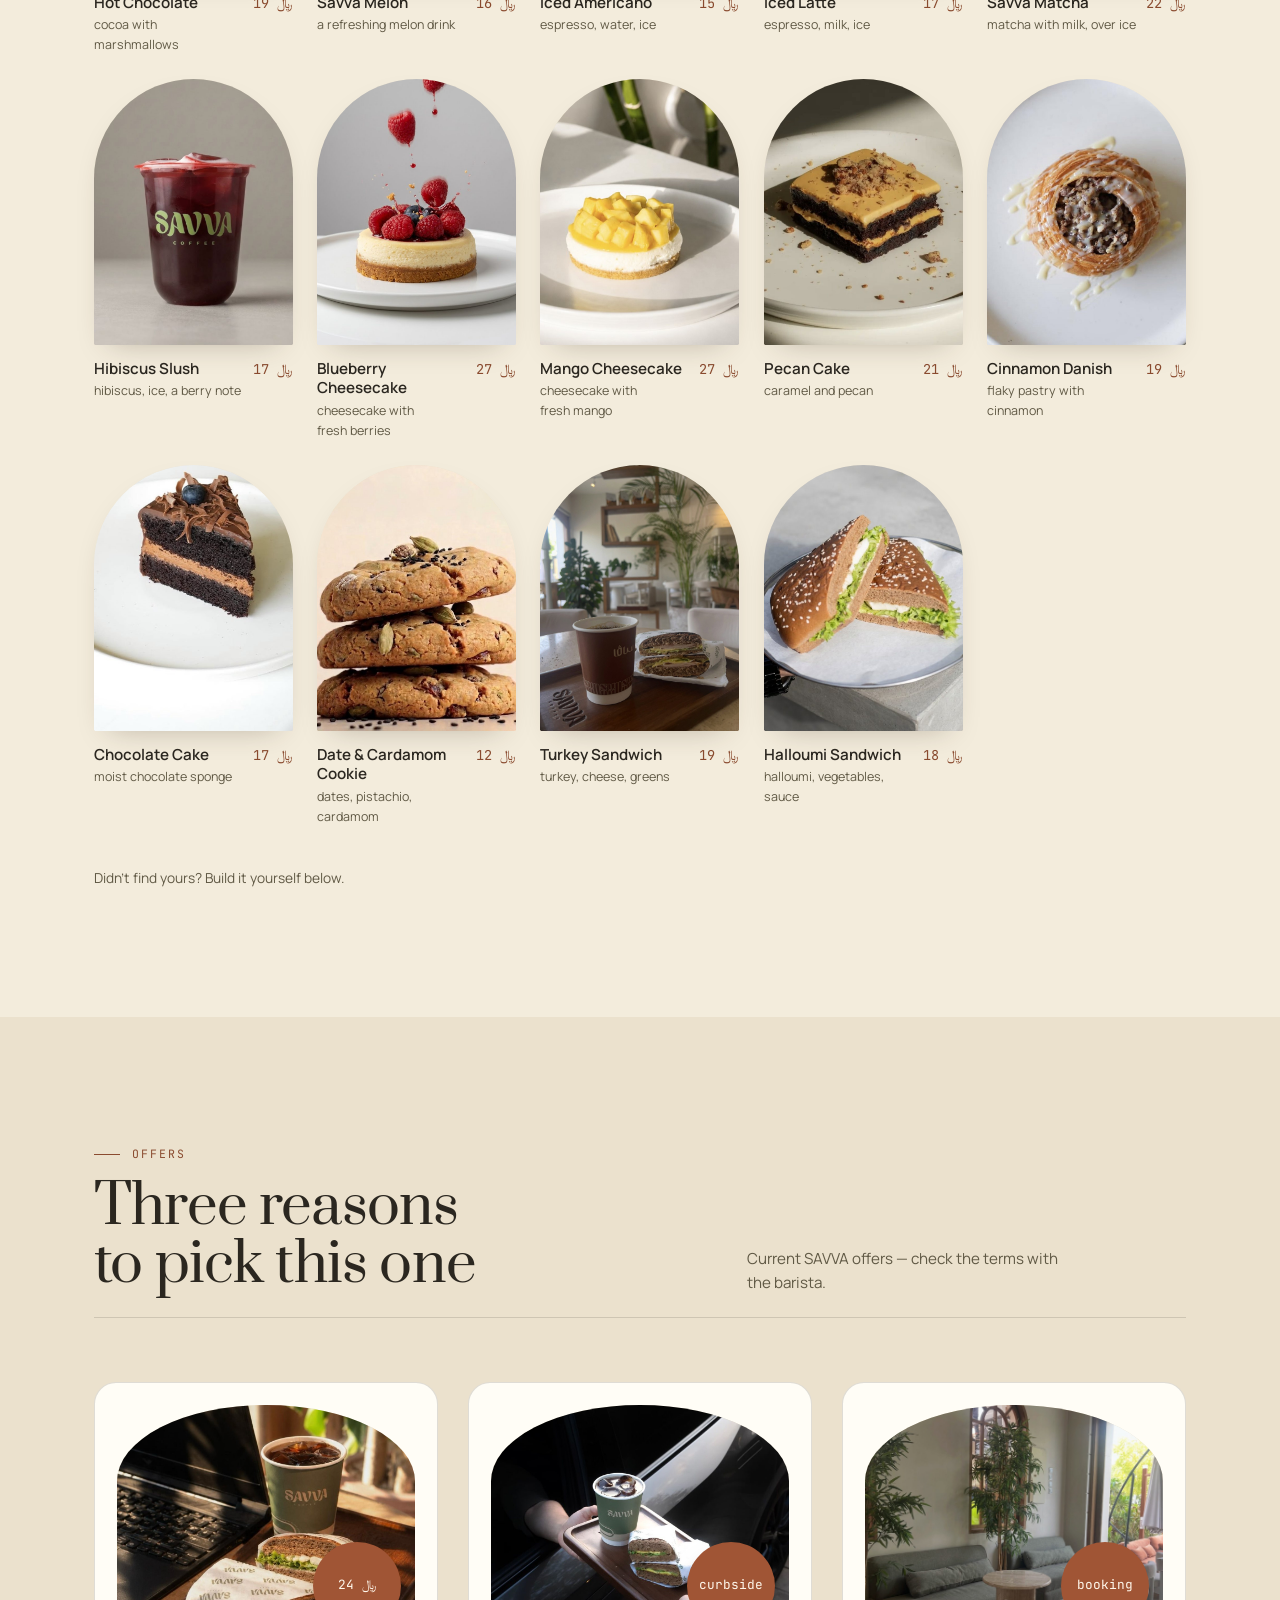
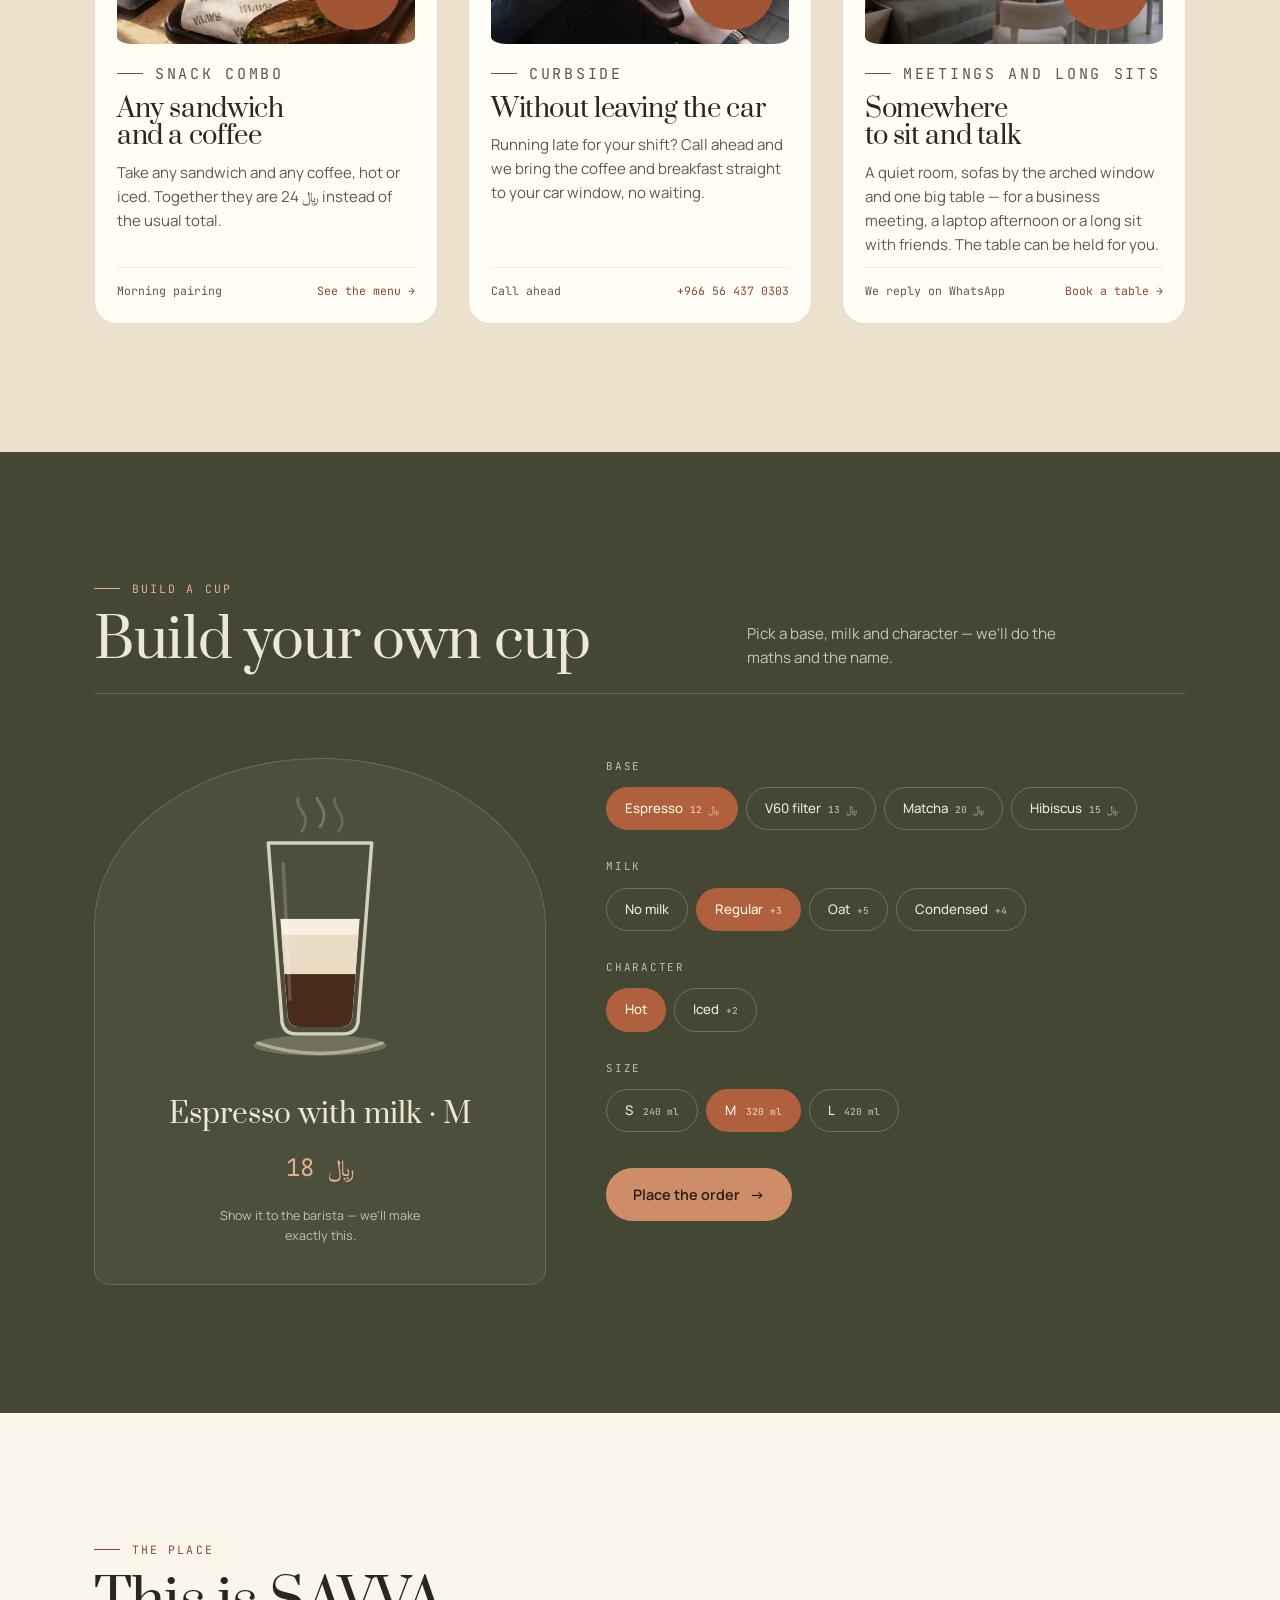
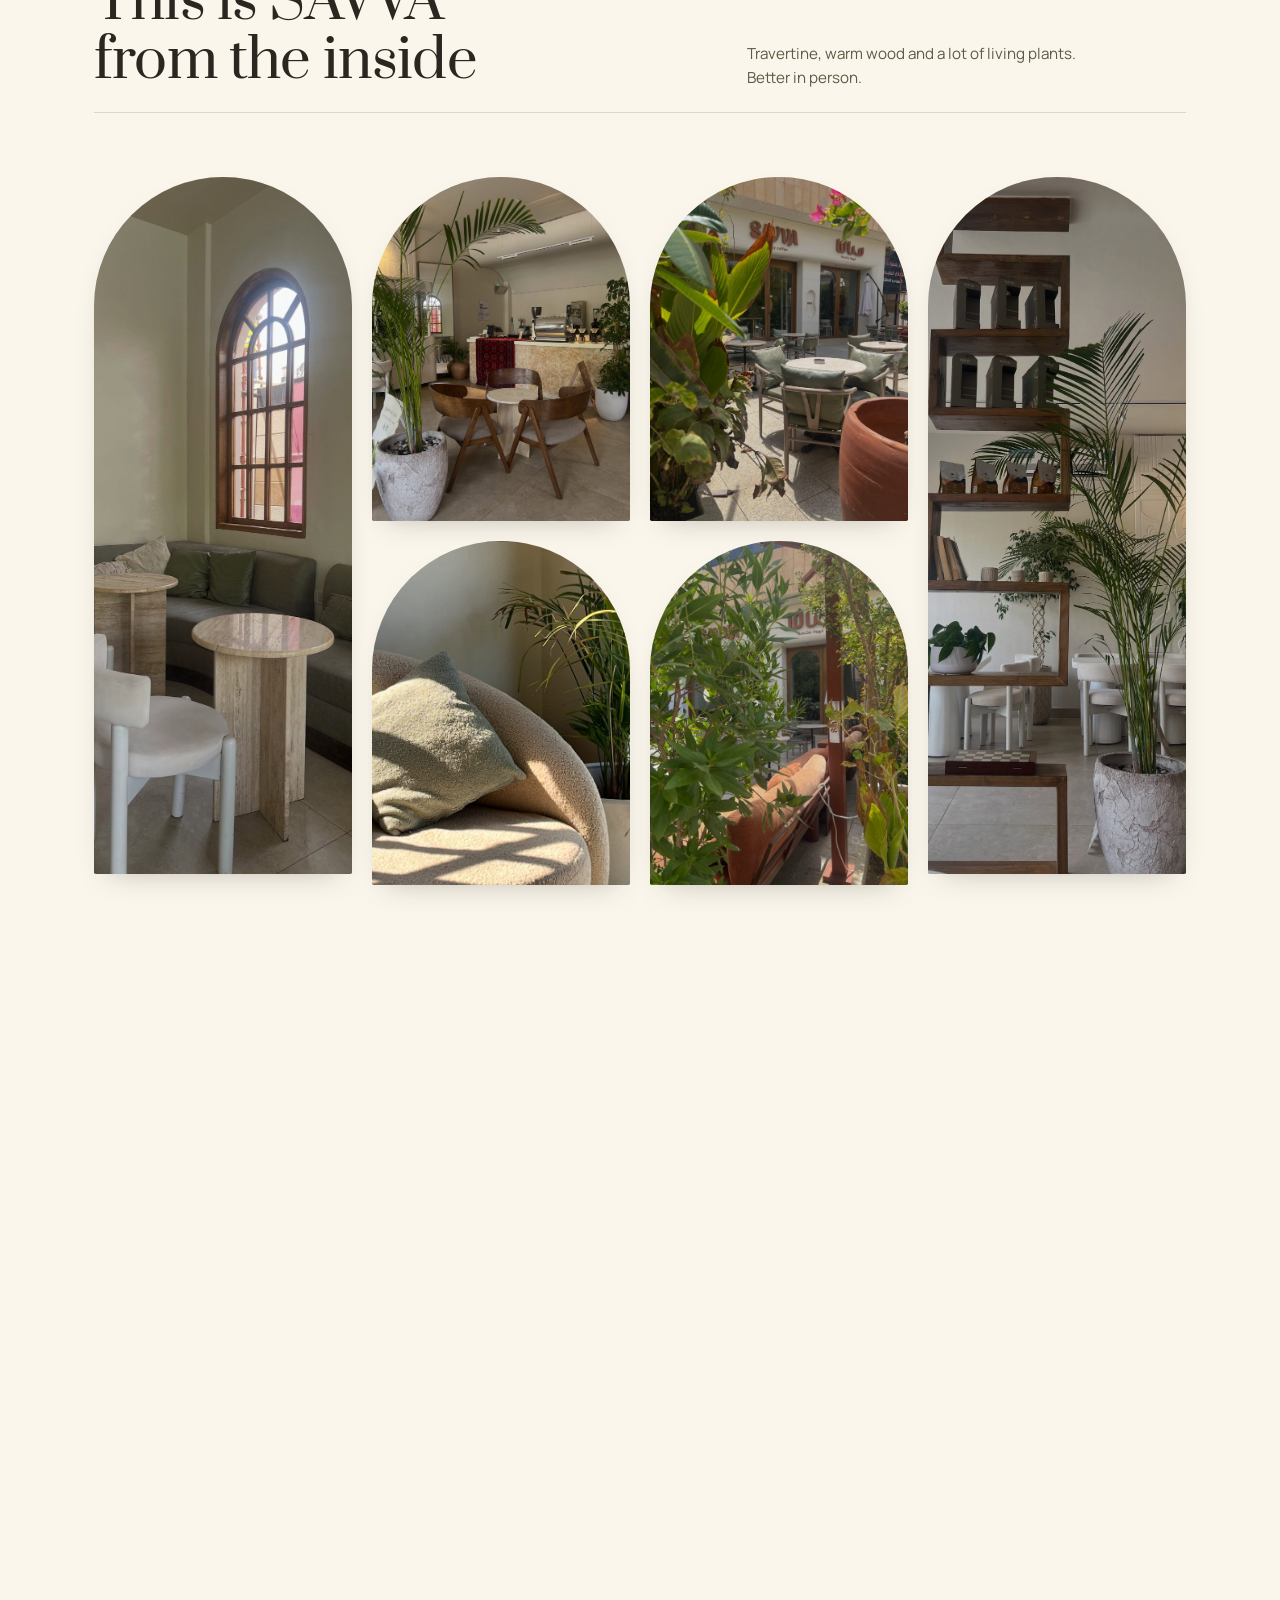
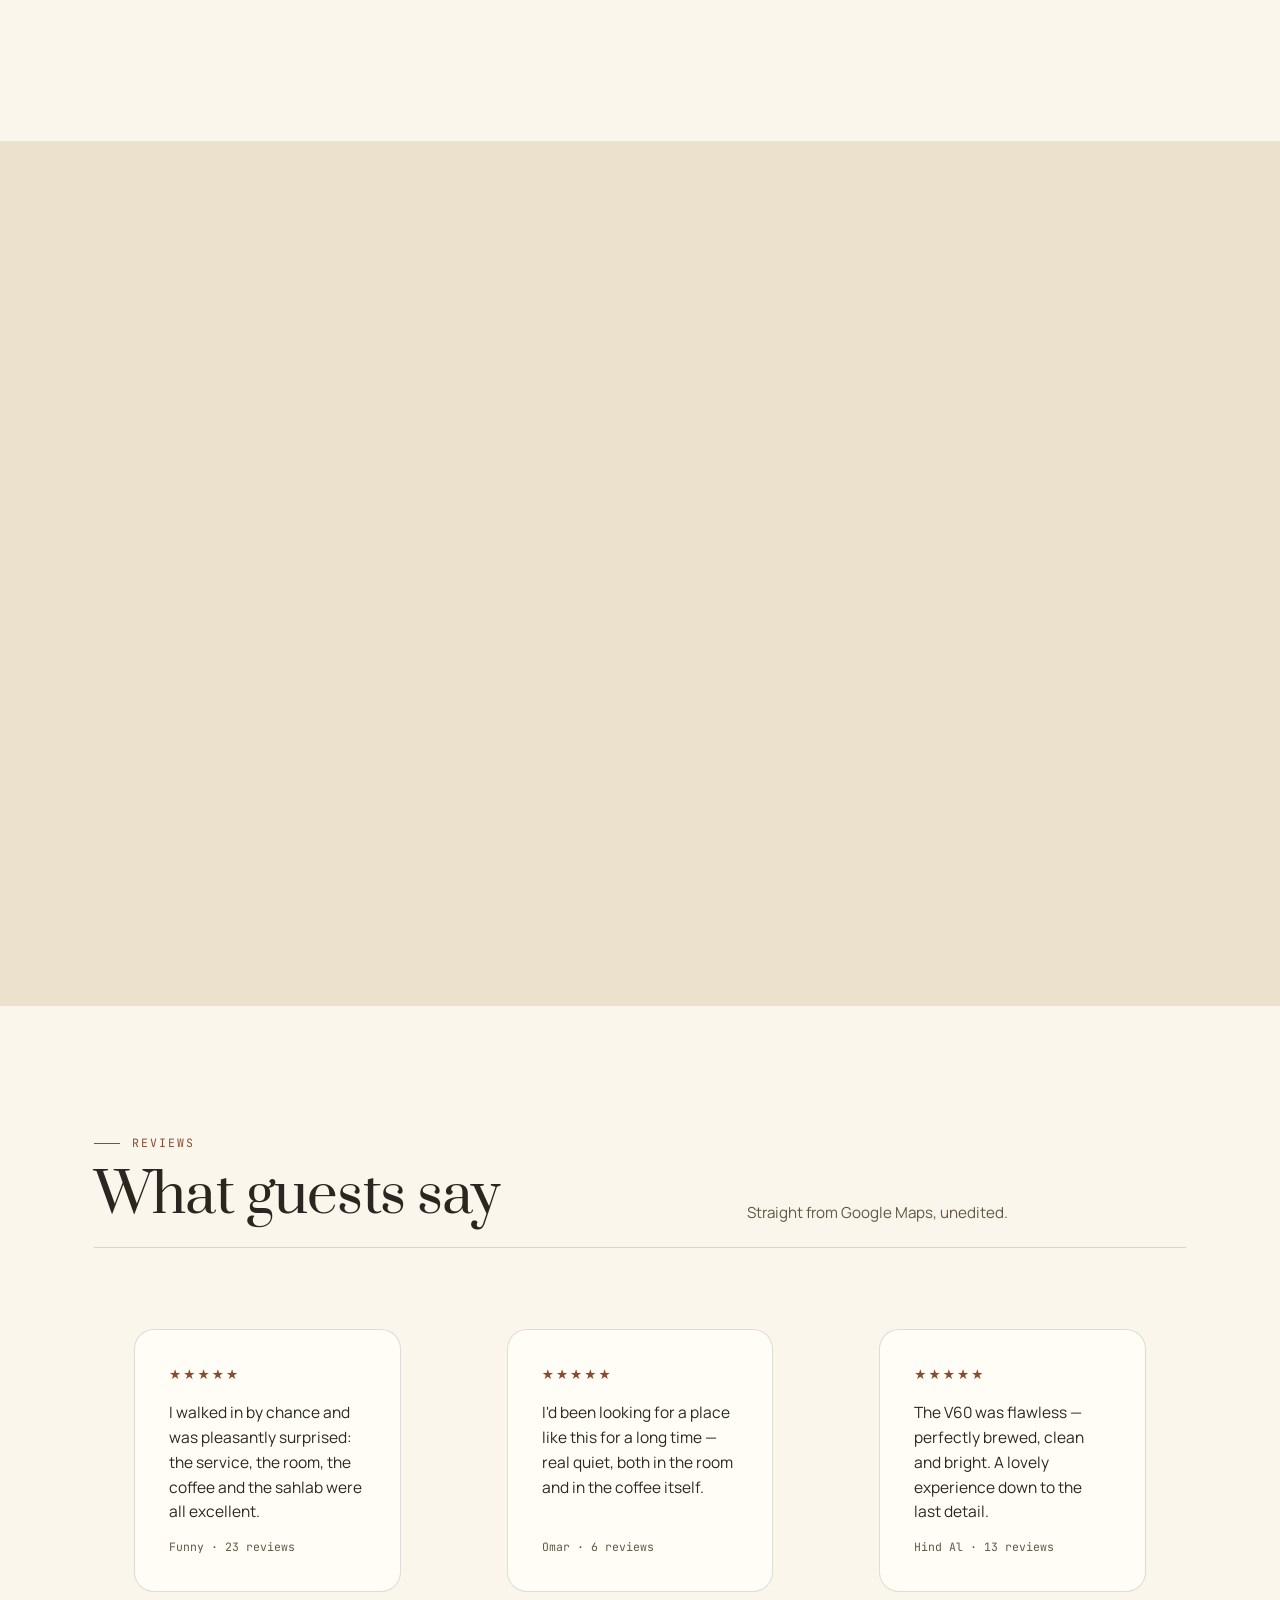
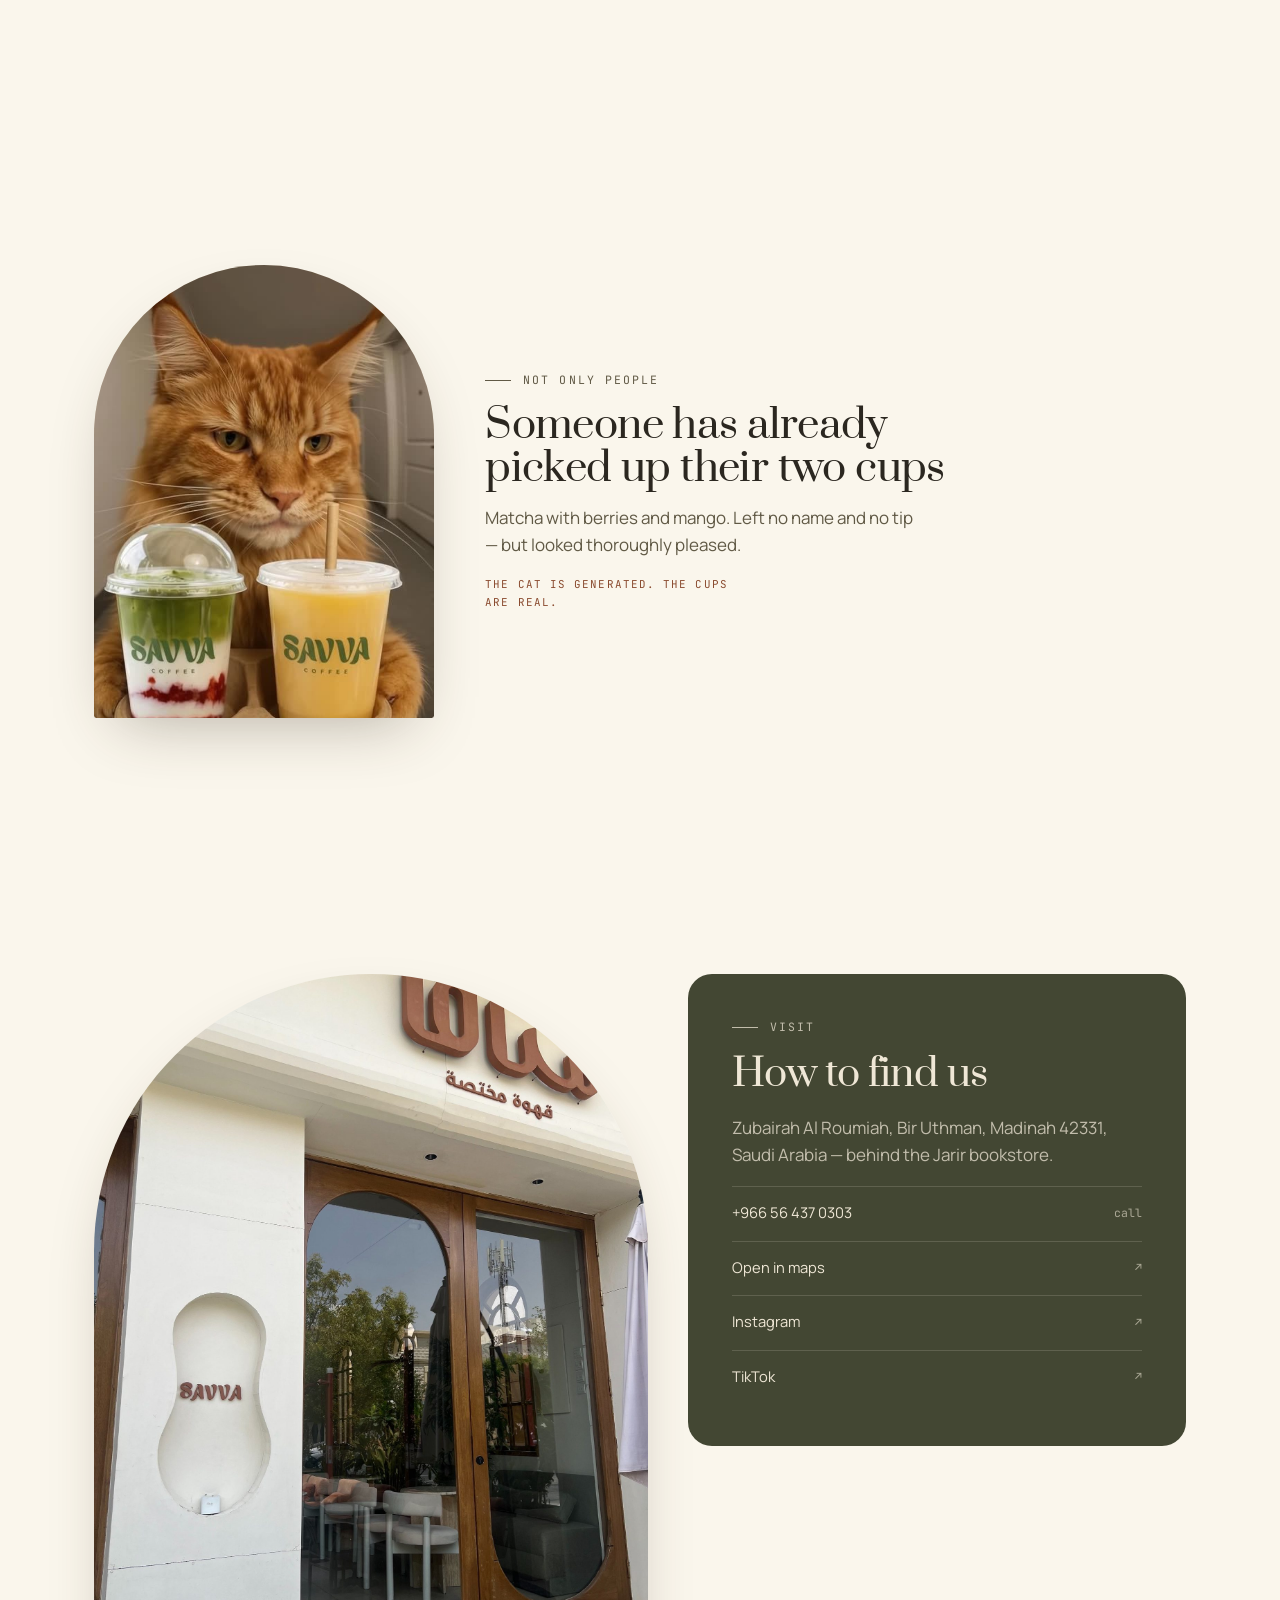
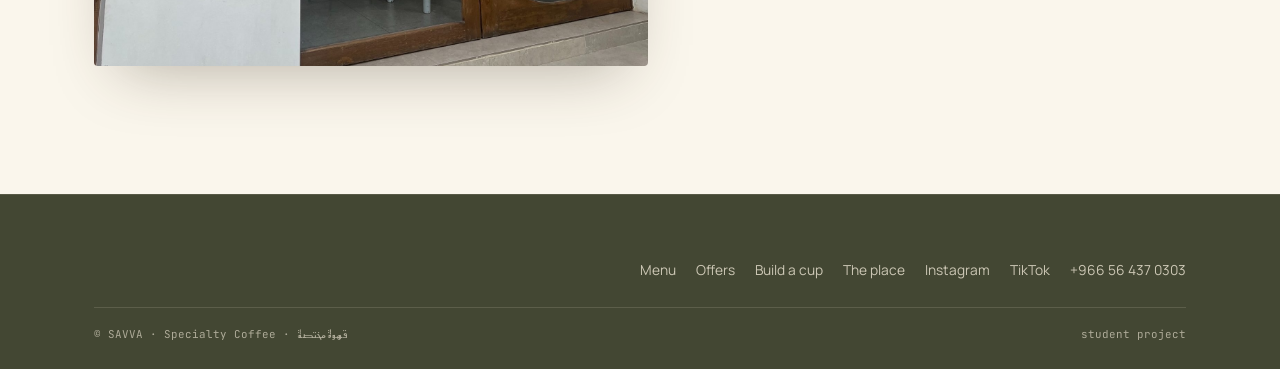
==== commit acec3705: "TikTok в шапке, меню, адресе и подвале Ссылка сохранена без трекинговых параметров: _r и _t в присла" ====
--- a/index.html
+++ b/index.html
@@ -361,9 +361,16 @@
   line-height: 1.35;
 }
 @media (max-width: 560px) { .brand__sub { display: none; } }
-
-.nav__links { display: none; gap: clamp(18px, 2.4vw, 32px); }
-@media (min-width: 1020px) { .nav__links { display: flex; } }
+/* С 1160px в строку выходят семь пунктов меню, и по замеру в русской
+   версии на всё оставалось 8 пикселей. «SPECIALTY COFFEE» — подпись
+   к логотипу, а не он сам: она есть и в подвале, и на первом экране,
+   а здесь освобождает 93 пикселя. */
+@media (min-width: 1160px) { .brand__sub { display: none; } }
+
+.nav__links { display: none; gap: clamp(18px, 2.2vw, 28px); }
+/* 1160, а не 1020: на 1020 строка шапки ещё уже своей max-width,
+   и пункты меню вместе со значками в неё не помещаются */
+@media (min-width: 1160px) { .nav__links { display: flex; } }
 .nav__links a {
   position: relative;
   white-space: nowrap;
@@ -411,7 +418,7 @@
 @media (min-width: 720px) { .nav__cta { display: inline-flex; padding: 11px 22px; } }
 
 .burger { display: grid; }
-@media (min-width: 1020px) { .burger { display: none; } }
+@media (min-width: 1160px) { .burger { display: none; } }
 .burger span {
   display: block; width: 17px; height: 1.5px;
   background: currentColor; border-radius: 2px;
@@ -483,11 +490,9 @@
    и скрытый значок всё равно занимал бы место */
 .socials a[hidden] { display: none; }
 
-/* 1020–1300px: в строке уже видны пункты меню, и значки в неё не влезают —
-   там они остаются только под бургером */
-@media (min-width: 1020px) and (max-width: 1299px) {
-  .nav__side .socials { display: none; }
-}
+/* Шапка ограничена --maxw, и её содержимое должно укладываться в эту
+   ширину на любом экране: сама она шире не станет. Проверено замером
+   на всех трёх языках. */
 
 .mobile-menu .socials { display: flex; gap: 10px; margin-top: 20px; }
 .mobile-menu .socials a {
@@ -1461,6 +1466,10 @@
     <circle cx="12" cy="12" r="4"/>
     <circle cx="17.1" cy="6.9" r="1.15" fill="currentColor" stroke="none"/>
   </symbol>
+  <!-- нота TikTok — заливкой: контуром на 17 пикселях она слипается -->
+  <symbol id="i-tt" viewBox="0 0 24 24" fill="currentColor">
+    <path d="M15.5 3.5c.4 2.2 2 3.9 4.2 4.2v3.1c-1.6 0-3.1-.5-4.4-1.4v6.2a5.9 5.9 0 1 1-5.9-5.9c.3 0 .6 0 .9.1v3.2a2.8 2.8 0 1 0 2 2.7V3.5h3.2Z"/>
+  </symbol>
 </defs></svg>
 
 <a class="visually-hidden" href="#menu" data-i18n="a11y.skip">Перейти к меню</a>
@@ -1491,6 +1500,9 @@
         <a href="https://www.instagram.com/savva_cafe" target="_blank" rel="noopener" data-social="instagram" aria-label="Instagram">
           <svg aria-hidden="true"><use href="#i-ig"/></svg>
         </a>
+        <a href="https://www.tiktok.com/@savva_cafe" target="_blank" rel="noopener" data-social="tiktok" aria-label="TikTok">
+          <svg aria-hidden="true"><use href="#i-tt"/></svg>
+        </a>
         <a href="#" target="_blank" rel="noopener" data-social="vk" aria-label="ВКонтакте" hidden>VK</a>
       </div>
 
@@ -1535,6 +1547,9 @@
     </a>
     <a href="https://www.instagram.com/savva_cafe" target="_blank" rel="noopener" data-social="instagram" aria-label="Instagram">
       <svg aria-hidden="true"><use href="#i-ig"/></svg>
+    </a>
+    <a href="https://www.tiktok.com/@savva_cafe" target="_blank" rel="noopener" data-social="tiktok" aria-label="TikTok">
+      <svg aria-hidden="true"><use href="#i-tt"/></svg>
     </a>
     <a href="#" target="_blank" rel="noopener" data-social="vk" aria-label="ВКонтакте" hidden>VK</a>
   </div>
@@ -2151,6 +2166,7 @@
           <a href="tel:+966564370303"><span>+966 56 437 0303</span><span data-i18n="visit.call">позвонить</span></a>
           <a href="https://maps.app.goo.gl/geB2uSVz2UD7soM46" target="_blank" rel="noopener"><span data-i18n="visit.map">Открыть на карте</span><span>↗</span></a>
           <a href="https://www.instagram.com/savva_cafe" target="_blank" rel="noopener"><span>Instagram</span><span>↗</span></a>
+          <a href="https://www.tiktok.com/@savva_cafe" target="_blank" rel="noopener"><span>TikTok</span><span>↗</span></a>
         </div>
       </div>
     </div>
@@ -2171,6 +2187,7 @@
         <a href="#builder" data-i18n="nav.builder">Конструктор</a>
         <a href="#gallery" data-i18n="nav.place">Место</a>
         <a href="https://www.instagram.com/savva_cafe" target="_blank" rel="noopener">Instagram</a>
+        <a href="https://www.tiktok.com/@savva_cafe" target="_blank" rel="noopener">TikTok</a>
         <a href="tel:+966564370303">+966 56 437 0303</a>
       </nav>
     </div>
